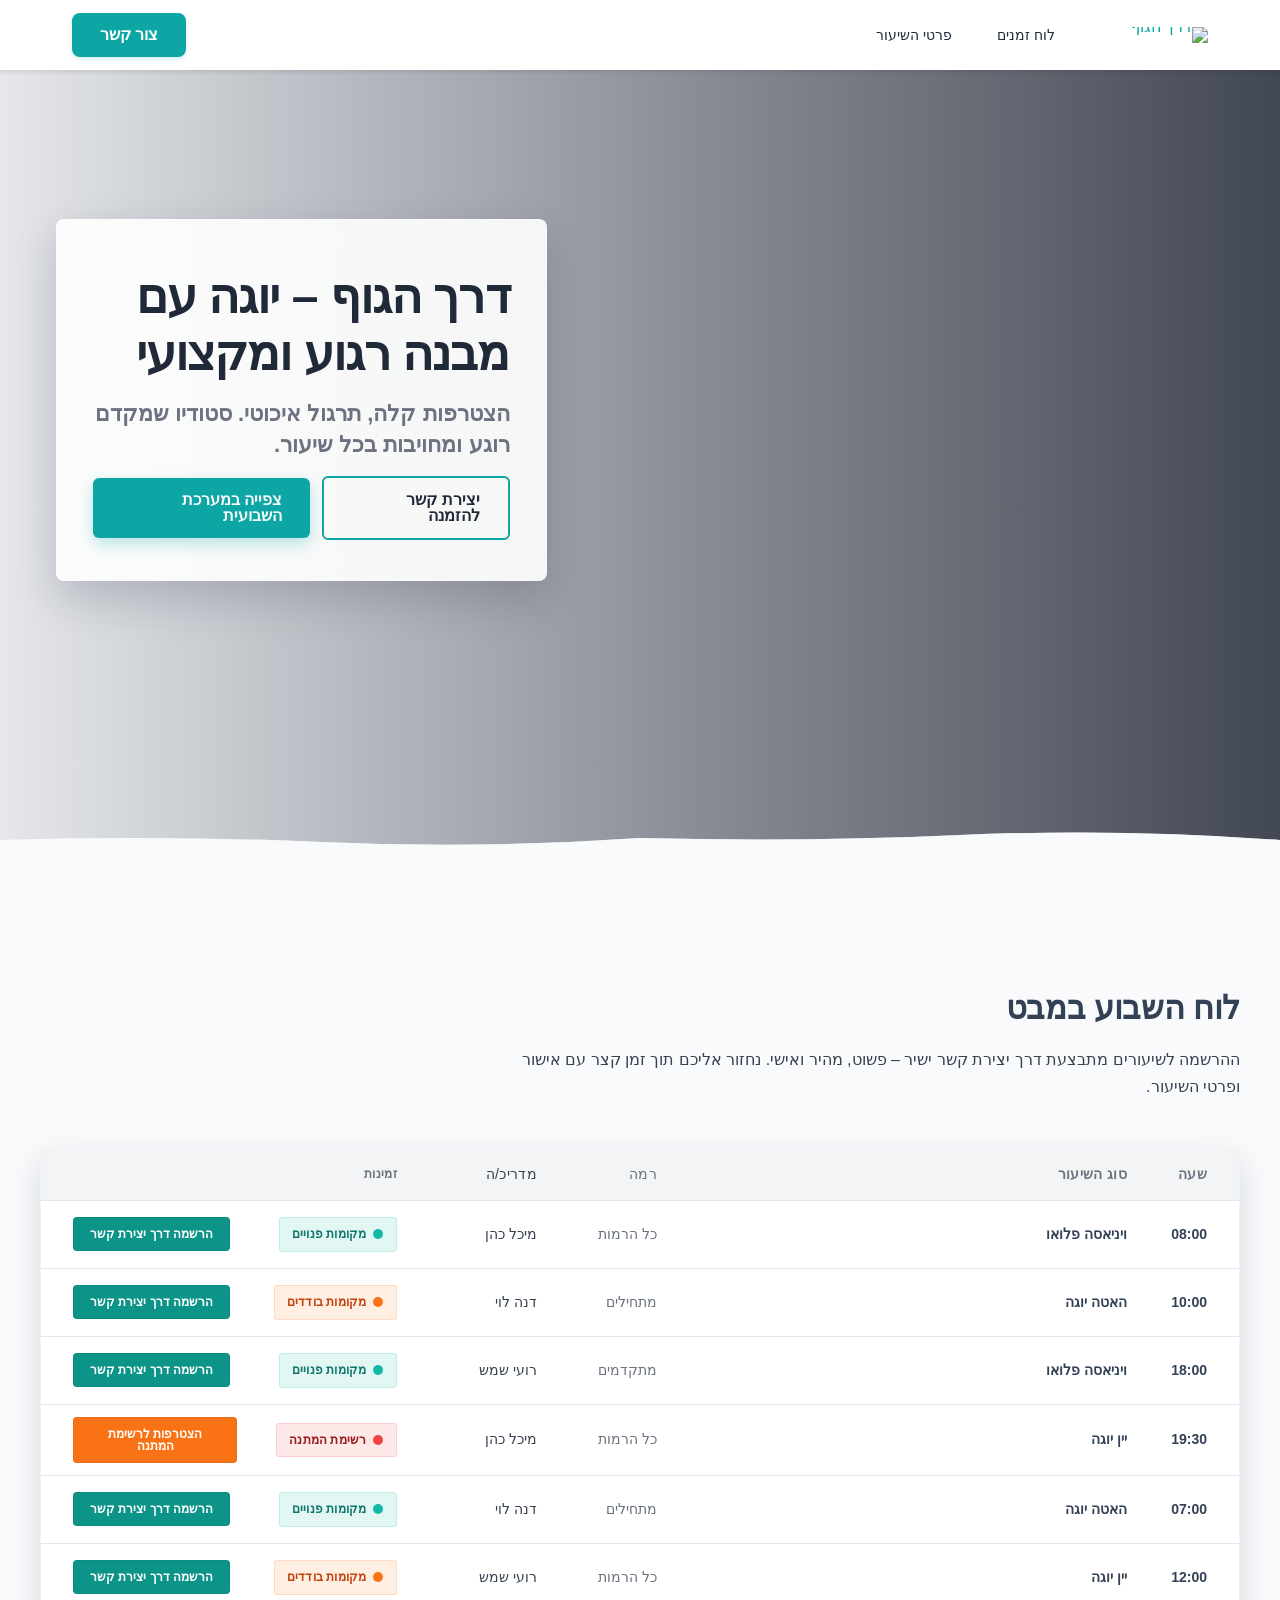
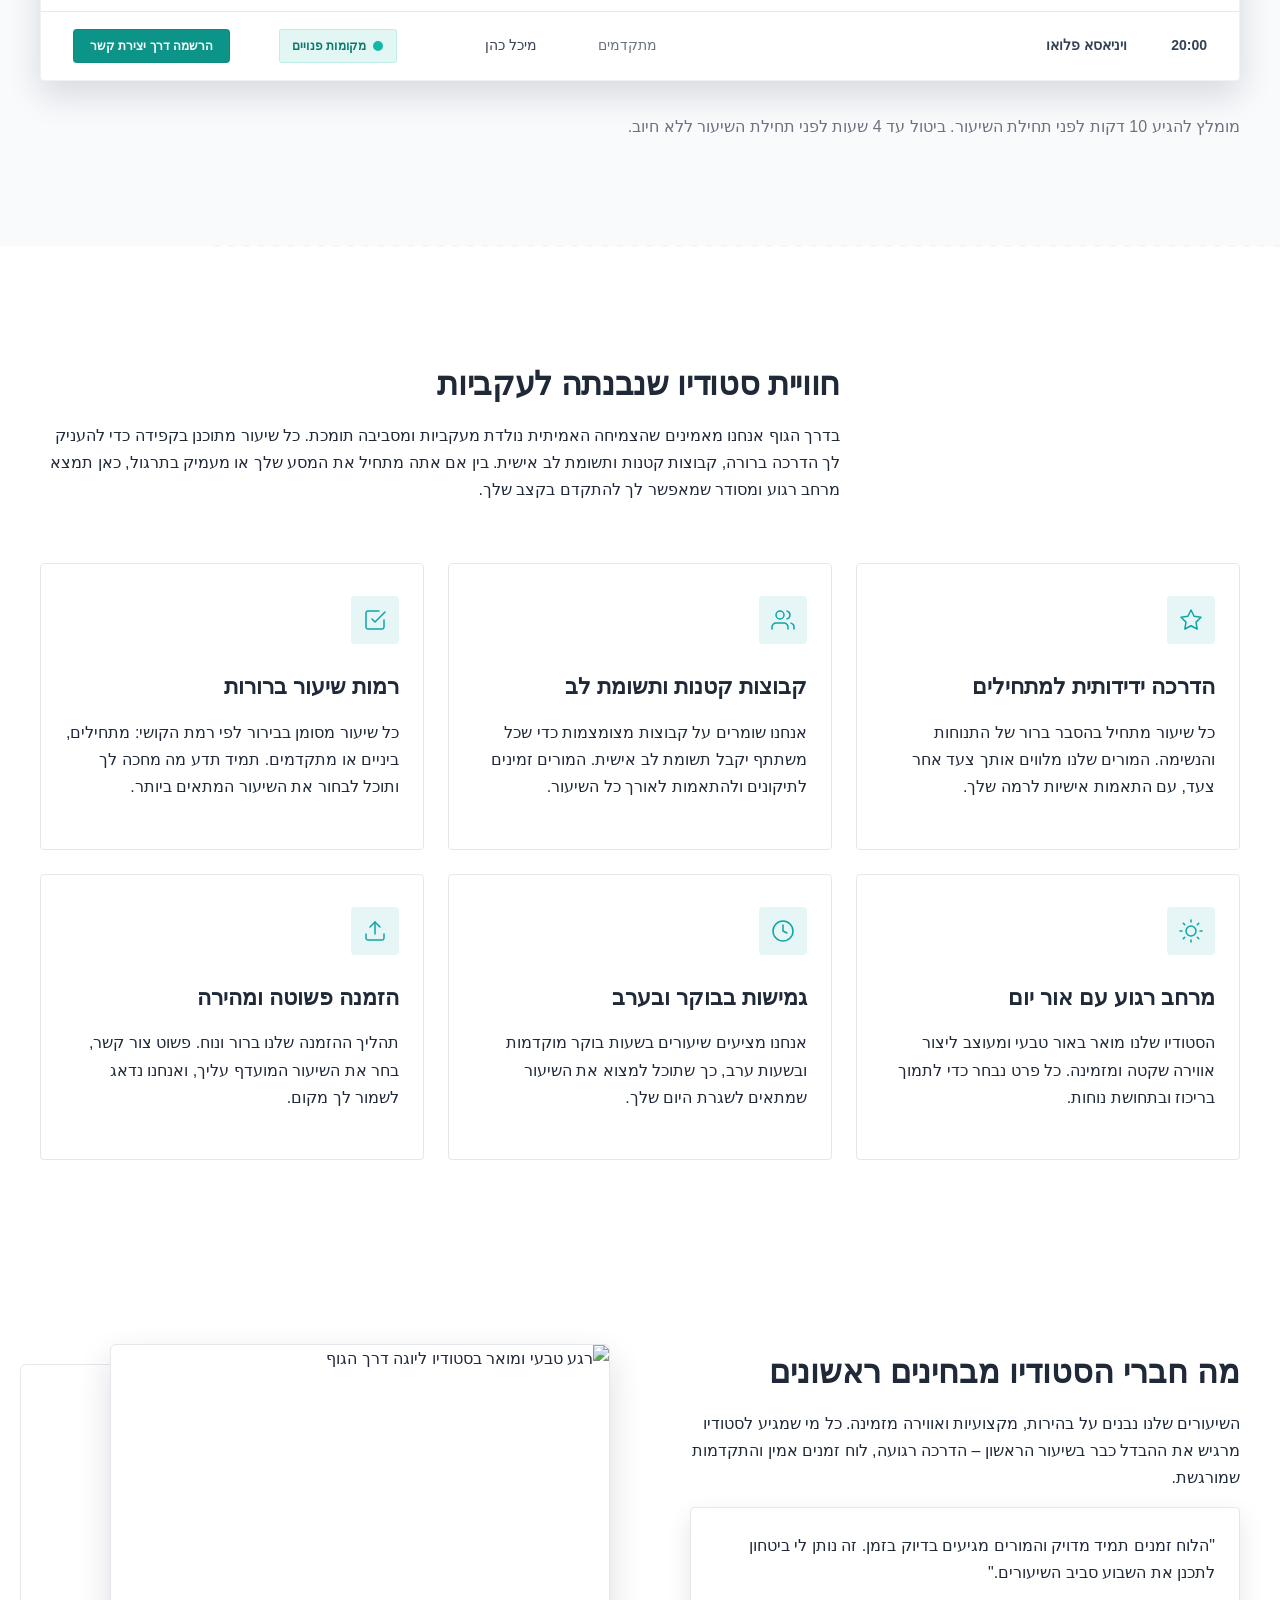
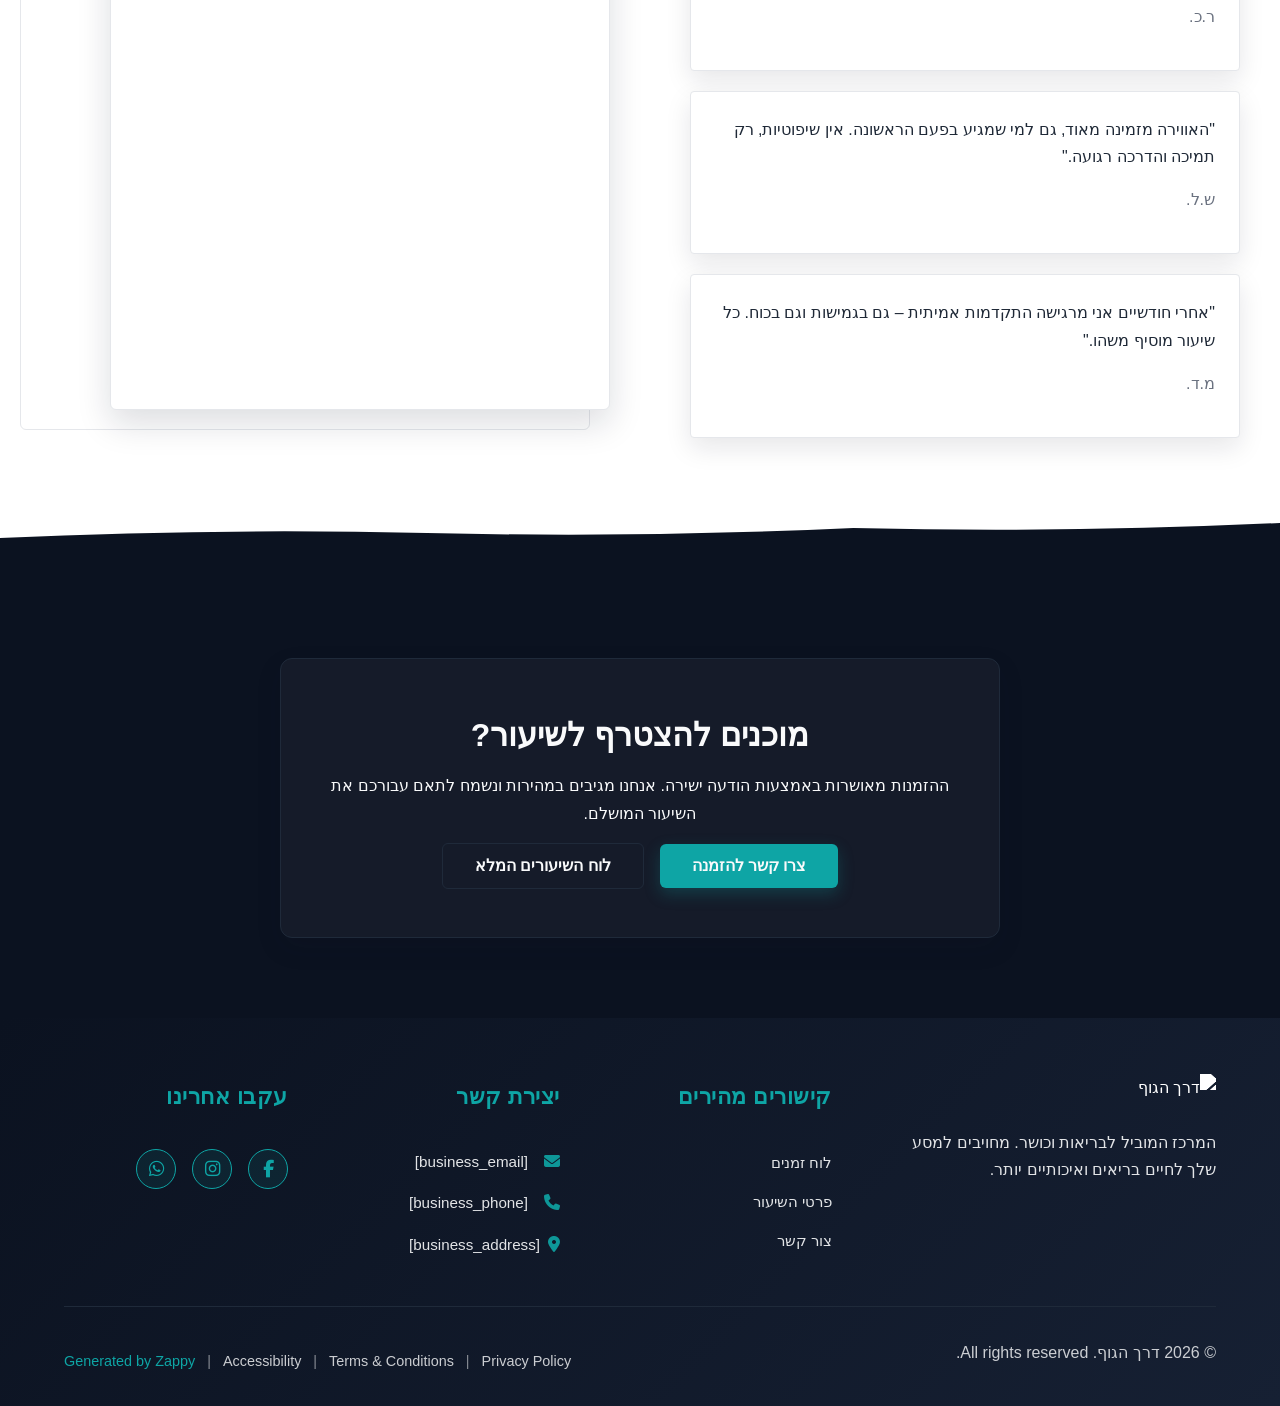
==== public/index.html @ 5a592a04 "Background sync: Progressive GitHub Sync" ====
<!doctype html><html dir="rtl" lang="he"><head><meta charset="UTF-8"><meta content="width=device-width,initial-scale=1" name="viewport"><meta content="index, follow" name="robots"><title>התחל את המסע שלך לגוף בריא ומאוזן — דרך הגוף</title><meta content="סטודיו ליוגה דרך הגוף מזמין אותך לגלות את כוח התרגול. שיעורי יוגה למתחילים ומתקדמים במרחב נעים ומקצועי. הירשם עכשיו לשיעור ניסיון ראשון!" name="description"><meta content="דרך הגוף, סטודיו ליוגה, שיעורי יוגה למתחילים, יוגה בישראל, הזמנת שיעורי יוגה" name="keywords"><link href="/assets/favicon.ico" rel="icon" type="image/x-icon"><link href="/assets/favicon-16x16.png" rel="icon" type="image/png" sizes="16x16"><link href="/assets/favicon-32x32.png" rel="icon" type="image/png" sizes="32x32"><link href="/assets/favicon-48x48.png" rel="icon" type="image/png" sizes="48x48"><link href="/assets/favicon-192x192.png" rel="icon" type="image/png" sizes="192x192"><link href="/assets/favicon-512x512.png" rel="icon" type="image/png" sizes="512x512"><link href="/assets/apple-touch-icon.png" rel="apple-touch-icon"><script>!function(){"use strict";var t="3dc478cf-0b56-4172-86f2-fead39b3aea1",e="https://api.zappy5.com/api/analytics/track",a=18e5,n=2592e6,o=!0,i=!0,r=!0;var s=function(){var e="zappy_visitor_"+t,a=null;try{if(a=localStorage.getItem(e)){var o=JSON.parse(a),i=Date.now();if(i-o.created<n)return o.lastSeen=i,localStorage.setItem(e,JSON.stringify(o)),o.id}}catch(t){console.warn("Zappy Analytics: LocalStorage not available")}var r="zv_"+Date.now()+"_"+Math.random().toString(36).substr(2,9);try{localStorage.setItem(e,JSON.stringify({id:r,created:Date.now(),lastSeen:Date.now()}))}catch(t){}return r}(),c=function(){var e="zappy_session_"+t,n=null;try{if(n=sessionStorage.getItem(e)){var o=JSON.parse(n),i=Date.now();if(i-o.timestamp<a)return o.timestamp=i,sessionStorage.setItem(e,JSON.stringify(o)),o.id}}catch(t){console.warn("Zappy Analytics: SessionStorage not available")}var r="zs_"+Date.now()+"_"+Math.random().toString(36).substr(2,9);try{sessionStorage.setItem(e,JSON.stringify({id:r,timestamp:Date.now()}))}catch(t){}return r}();function l(a,n){n=n||{};var o={website_id:t,event_type:a,page_path:window.location.pathname,referrer:document.referrer||"direct",visitor_id:s,session_id:c,metadata:n};if(navigator.sendBeacon){var i=new Blob([JSON.stringify(o)],{type:"application/json"});navigator.sendBeacon(e,i)}else fetch(e,{method:"POST",headers:{"Content-Type":"application/json"},body:JSON.stringify(o),keepalive:!0}).catch(function(t){console.warn("Zappy Analytics: Failed to track event",t)})}o&&l("pageview",{title:document.title,url:window.location.href}),i&&document.addEventListener("click",function(t){var e=t.target;if("BUTTON"===e.tagName||e.closest("button")){var a="BUTTON"===e.tagName?e:e.closest("button");l("click",{element:"button",text:a.textContent.trim().substring(0,100),id:a.id||null,class:a.className||null})}else if("A"===e.tagName||e.closest("a")){var n="A"===e.tagName?e:e.closest("a");l("navigation",{element:"link",text:n.textContent.trim().substring(0,100),href:n.href,external:n.hostname!==window.location.hostname})}},!0),r&&document.addEventListener("submit",function(t){var e=t.target;l("form_submit",{form_id:e.id||null,form_name:e.name||null,form_action:e.action||null,form_method:e.method||"GET"})},!0);var d=Date.now();window.addEventListener("beforeunload",function(){l("page_unload",{time_on_page:Math.floor((Date.now()-d)/1e3),page_path:window.location.pathname})}),window.zappyAnalytics={track:l,getVisitorId:function(){return s},getSessionId:function(){return c}}}()</script><meta content="התחל את המסע שלך לגוף בריא ומאוזן — דרך הגוף" property="og:title"><meta content="סטודיו ליוגה דרך הגוף מזמין אותך לגלות את כוח התרגול. שיעורי יוגה למתחילים ומתקדמים במרחב נעים ומקצועי. הירשם עכשיו לשיעור ניסיון ראשון!" property="og:description"><meta content="website" property="og:type"><meta content="he_IL" property="og:locale"><meta content="summary_large_image" name="twitter:card"><meta content="התחל את המסע שלך לגוף בריא ומאוזן — דרך הגוף" name="twitter:title"><meta content="סטודיו ליוגה דרך הגוף מזמין אותך לגלות את כוח התרגול. שיעורי יוגה למתחילים ומתקדמים במרחב נעים ומקצועי. הירשם עכשיו לשיעור ניסיון ראשון!" name="twitter:description"><link href="https://cdnjs.cloudflare.com/ajax/libs/font-awesome/6.4.0/css/all.min.css" rel="stylesheet"><link href="/assets/favicon.ico" rel="icon" type="image/x-icon"><link href="/assets/favicon-16x16.png" rel="icon" type="image/png" sizes="16x16"><link href="/assets/favicon-32x32.png" rel="icon" type="image/png" sizes="32x32"><link href="/assets/favicon-48x48.png" rel="icon" type="image/png" sizes="48x48"><link href="/assets/favicon-192x192.png" rel="icon" type="image/png" sizes="192x192"><link href="/assets/favicon-512x512.png" rel="icon" type="image/png" sizes="512x512"><link href="/assets/apple-touch-icon.png" rel="apple-touch-icon"><link href="https://cdn.jsdelivr.net/npm/vanilla-cookieconsent@3/dist/cookieconsent.css" rel="stylesheet"><script src="https://cdn.jsdelivr.net/npm/vanilla-cookieconsent@3/dist/cookieconsent.umd.js"></script><script src="https://cdn.jsdelivr.net/gh/mickidum/acc_toolbar/acctoolbar/acctoolbar.min.js"></script><link href="/styles.css" rel="stylesheet"><style id="zappy-dropdown-submenu-styles">#navMenu li:has(.sub-menu),.nav-menu li:has(.sub-menu),.navbar li:has(.sub-menu),nav li:has(.sub-menu){position:relative}#navMenu .sub-menu,.nav-menu .sub-menu,.navbar .sub-menu,nav .sub-menu{display:block!important;position:absolute!important;top:100%;left:0;min-width:220px;background:#fff;border-radius:8px;box-shadow:0 8px 25px rgba(0,0,0,.15);padding:8px 0;opacity:0;visibility:hidden;transform:translateY(10px);transition:all .3s ease;z-index:1000;list-style:none;pointer-events:none}#navMenu li:hover>.sub-menu,.nav-menu li:hover>.sub-menu,.navbar li:hover>.sub-menu,nav li:hover>.sub-menu{opacity:1!important;visibility:visible!important;transform:translateY(0)!important;pointer-events:auto!important}.sub-menu li{list-style:none;margin:0;padding:0}.sub-menu a{display:block!important;padding:10px 16px!important;color:#333!important;font-weight:500;text-decoration:none;white-space:nowrap;transition:background-color .2s}.sub-menu a:hover{background-color:#f5f5f5}[dir=rtl] .nav-menu .sub-menu,[dir=rtl] .navbar .sub-menu,[dir=rtl] nav .sub-menu,html[lang=ar] .nav-menu .sub-menu,html[lang=ar] .navbar .sub-menu,html[lang=ar] nav .sub-menu,html[lang=he] .nav-menu .sub-menu,html[lang=he] .navbar .sub-menu,html[lang=he] nav .sub-menu{left:auto!important;right:0!important}.sub-menu:empty,.sub-menu:not(:has(li)),.sub-menu:not(:has(li:not(.zappy-hidden-menu-item))){display:none!important;opacity:0!important;visibility:hidden!important;pointer-events:none!important}li:has(.menu-group-title):hover>.sub-menu{opacity:1!important;visibility:visible!important;transform:translateY(0)!important;pointer-events:auto!important}#navMenu>li>.menu-group-title,.nav-menu>li>.menu-group-title{display:inline-block;padding:.5rem 1rem;cursor:default;user-select:none}@media (max-width:768px){#navMenu .sub-menu,.nav-menu .sub-menu,.navbar .sub-menu,nav .sub-menu{position:static!important;transform:none!important;box-shadow:none!important;background:0 0!important;max-height:0;overflow:hidden;opacity:0;visibility:hidden;transition:max-height .3s ease,opacity .3s ease;padding:0!important;border-radius:0!important}.sub-menu.mobile-expanded{max-height:500px!important;opacity:1!important;visibility:visible!important;padding:8px 0 8px 16px!important}[dir=rtl] .sub-menu.mobile-expanded,html[lang=he] .sub-menu.mobile-expanded{padding:8px 16px 8px 0!important}#navMenu li:hover>.sub-menu,.nav-menu li:hover>.sub-menu,.navbar li:hover>.sub-menu,nav li:hover>.sub-menu{opacity:0;visibility:hidden;pointer-events:none}#navMenu li>.sub-menu.mobile-expanded,.nav-menu li>.sub-menu.mobile-expanded,.navbar li>.sub-menu.mobile-expanded,nav li>.sub-menu.mobile-expanded{opacity:1!important;visibility:visible!important;pointer-events:auto!important}#navMenu li:has(.sub-menu),.nav-menu li:has(.sub-menu),.navbar li:has(.sub-menu),nav li:has(.sub-menu){display:flex!important;flex-wrap:wrap!important;align-items:center!important;position:relative!important;min-height:44px!important}#navMenu li:has(.sub-menu)>a,.nav-menu li:has(.sub-menu)>a,.navbar li:has(.sub-menu)>a,nav li:has(.sub-menu)>a{flex:1!important;min-width:0!important}#navMenu li:has(.sub-menu)>.menu-group-title,.nav-menu li:has(.sub-menu)>.menu-group-title,.navbar li:has(.sub-menu)>.menu-group-title,nav li:has(.sub-menu)>.menu-group-title{flex:1!important;min-width:0!important;padding:0!important;line-height:inherit!important}#navMenu li:has(.sub-menu)>.sub-menu,.nav-menu li:has(.sub-menu)>.sub-menu,.navbar li:has(.sub-menu)>.sub-menu,nav li:has(.sub-menu)>.sub-menu{flex-basis:100%!important;width:100%!important}#navMenu li:has(.sub-menu)>a [class*=arrow],#navMenu li:has(.sub-menu)>a [class*=chevron],.nav-menu li:has(.sub-menu)>a .fa-angle-down,.nav-menu li:has(.sub-menu)>a .fa-chevron-down,.nav-menu li:has(.sub-menu)>a [class*=arrow],.nav-menu li:has(.sub-menu)>a [class*=chevron],nav li:has(.sub-menu)>a [class*=arrow],nav li:has(.sub-menu)>a [class*=chevron]{display:none!important;visibility:hidden!important}.mobile-submenu-toggle{display:flex!important;align-items:center!important;justify-content:center!important;width:44px!important;height:auto!important;background:0 0!important;border:none!important;cursor:pointer!important;color:var(--text-dark)!important;position:static!important;flex-shrink:0!important;align-self:stretch!important;z-index:2!important;padding:0!important;margin:0!important}.mobile-submenu-toggle::after{content:''!important;width:0!important;height:0!important;border-left:6px solid transparent!important;border-right:6px solid transparent!important;border-top:7px solid currentColor!important;transition:transform .3s ease!important}.mobile-submenu-toggle.expanded::after{transform:rotate(180deg)!important}.sub-menu a{padding:10px 0!important;display:block!important;color:var(--text-dark)!important}.navbar .sub-menu li a,.zappy-products-dropdown .sub-menu a,nav.navbar .sub-menu li a{color:var(--text-dark)!important}}@media (min-width:769px){.mobile-submenu-toggle{display:none!important}}</style><style id="zappy-widget-visibility">#mic-access-tool-box,#mic-access-tool-general-button,#mic-init-access-tool #mic-access-tool-box,#mic-init-access-tool #mic-access-tool-general-button,#mic-init-access-tool .mic-access-tool-general-button,._access-icon,._access-menu,.mic-access-tool-box,.mic-access-tool-general-button,div[id*=mic-access-tool-box]{display:none!important;visibility:hidden!important;opacity:0!important;pointer-events:none!important}</style></head><body><nav class="navbar" dir="rtl"><button aria-label="Menu" class="mobile-toggle" id="mobileToggle"><svg viewbox="0 0 24 24" fill="none" height="24" width="24" class="hamburger-icon"><path d="M3 12h18M3 6h18M3 18h18" stroke="currentColor" stroke-linecap="round" stroke-width="2"></path></svg><svg viewbox="0 0 24 24" fill="none" height="24" width="24" class="close-icon" style="display:none"><path d="M18 6L6 18M6 6l12 12" stroke="currentColor" stroke-linecap="round" stroke-width="2"></path></svg></button><button aria-label="Call" class="phone-header-btn"><svg viewbox="0 0 24 24" fill="currentColor" height="20" width="20"><path d="M22 16.92v3a2 2 0 0 1-2.18 2 19.79 19.79 0 0 1-8.63-3.07 19.5 19.5 0 0 1-6-6 19.79 19.79 0 0 1-3.07-8.67A2 2 0 0 1 4.11 2h3a2 2 0 0 1 2 1.72 12.84 12.84 0 0 0 .7 2.81 2 2 0 0 1-.45 2.11L8.09 9.91a16 16 0 0 0 6 6l1.27-1.27a2 2 0 0 1 2.11-.45 12.84 12.84 0 0 0 2.81.7A2 2 0 0 1 22 16.92z"></path></svg></button><div class="nav-container"><div class="nav-brand"><a href="/" class="logo-link"><img alt="דרך הגוף" src="/assets/logo.webp" class="logo"></a></div><ul class="nav-menu" id="navMenu"><li><a href="/schedule">לוח זמנים</a></li><li><a href="/class">פרטי השיעור</a></li></ul><div class="nav-cta-container"><a href="/contact" class="nav-cta-btn">צור קשר</a></div></div></nav><main><section class="index-hero-section" data-layout-spec="בית-hero" data-hero-type="fullscreen-card"><img alt="סטודיו יוגה דרך הגוף - חלל תרגול שליו ומקצועי" src="/assets/site-index-hero-bg.webp" class="hero-bg" data-context="Serene yoga studio interior with natural light streaming through large windows, peaceful meditation space with wooden floors, plants, and soft neutral tones. Wide-angle view showing the calm, professional atmosphere of a wellness center. Shot from a low angle to emphasize spaciousness and tranquility." data-hero-bg="true" data-placeholder="index-hero-bg" data-preserve-bg="0" height="1080" width="1920"><div class="hero-scrim" aria-hidden="true"></div><div class="hero-content-wrapper"><div class="hero-card"><h1>דרך הגוף – יוגה עם מבנה רגוע ומקצועי</h1><h3>הצטרפות קלה, תרגול איכוטי. סטודיו שמקדם רוגע ומחויבות בכל שיעור.</h3><div class="hero-cta-group"><a href="/schedule" class="btn-primary">צפייה במערכת השבועית</a><a href="/contact" class="btn-secondary-outline">יצירת קשר להזמנה</a></div></div></div><div class="index-hero-divider-wrapper"><svg viewbox="0 0 1200 100" xmlns="http://www.w3.org/2000/svg" aria-hidden="true" data-no-icon-edit="true" preserveaspectratio="none"><defs><linearGradient id="wave-gradient" x1="0%" x2="0%" y1="0%" y2="100%"><stop offset="0%" style="stop-color:rgba(14,165,165,0.12);stop-opacity:1"></stop><stop offset="100%" style="stop-color:rgba(14,165,165,0);stop-opacity:1"></stop></linearGradient></defs><path d="M0,100 L0,40 Q150,35 300,42 T600,38 Q750,42 900,35 T1200,40 L1200,100 Z" fill="#F8FAFC"></path><path d="M0,100 L0,40 Q150,35 300,42 T600,38 Q750,42 900,35 T1200,40 L1200,100 Z" fill="#F8FAFC" opacity="0.6"></path></svg></div></section><section class="index-schedule-preview-section" data-layout-spec="בית-schedule-preview"><div class="schedule-preview-container"><div class="schedule-intro"><h2>לוח השבוע במבט</h2><p>ההרשמה לשיעורים מתבצעת דרך יצירת קשר ישיר – פשוט, מהיר ואישי. נחזור אליכם תוך זמן קצר עם אישור ופרטי השיעור.</p></div><div class="schedule-card"><div class="schedule-table"><div class="schedule-row schedule-header"><div class="schedule-cell cell-time">שעה</div><div class="schedule-cell cell-class">סוג השיעור</div><div class="schedule-cell cell-level">רמה</div><div class="schedule-cell cell-instructor">מדריכ/ה</div><div class="schedule-cell cell-availability">זמינות</div><div class="schedule-cell cell-action"></div></div><div class="schedule-row"><div class="schedule-cell cell-time">08:00</div><div class="schedule-cell cell-class">ויניאסה פלואו</div><div class="schedule-cell cell-level">כל הרמות</div><div class="schedule-cell cell-instructor">מיכל כהן</div><div class="schedule-cell cell-availability"><span class="availability-chip available"><svg viewbox="0 0 12 12" xmlns="http://www.w3.org/2000/svg" fill="none" aria-hidden="true" data-no-icon-edit="true" height="12" width="12"><circle cx="6" cy="6" r="5" fill="currentColor"></circle></svg>מקומות פנויים</span></div><div class="schedule-cell cell-action"><a href="/contact" class="btn-tableActionTeal">הרשמה דרך יצירת קשר</a></div></div><div class="schedule-row"><div class="schedule-cell cell-time">10:00</div><div class="schedule-cell cell-class">האטה יוגה</div><div class="schedule-cell cell-level">מתחילים</div><div class="schedule-cell cell-instructor">דנה לוי</div><div class="schedule-cell cell-availability"><span class="availability-chip few-spots"><svg viewbox="0 0 12 12" xmlns="http://www.w3.org/2000/svg" fill="none" aria-hidden="true" data-no-icon-edit="true" height="12" width="12"><circle cx="6" cy="6" r="5" fill="currentColor"></circle></svg>מקומות בודדים</span></div><div class="schedule-cell cell-action"><a href="/contact" class="btn-tableActionTeal">הרשמה דרך יצירת קשר</a></div></div><div class="schedule-row"><div class="schedule-cell cell-time">18:00</div><div class="schedule-cell cell-class">ויניאסה פלואו</div><div class="schedule-cell cell-level">מתקדמים</div><div class="schedule-cell cell-instructor">רועי שמש</div><div class="schedule-cell cell-availability"><span class="availability-chip available"><svg viewbox="0 0 12 12" xmlns="http://www.w3.org/2000/svg" fill="none" aria-hidden="true" data-no-icon-edit="true" height="12" width="12"><circle cx="6" cy="6" r="5" fill="currentColor"></circle></svg>מקומות פנויים</span></div><div class="schedule-cell cell-action"><a href="/contact" class="btn-tableActionTeal">הרשמה דרך יצירת קשר</a></div></div><div class="schedule-row"><div class="schedule-cell cell-time">19:30</div><div class="schedule-cell cell-class">יין יוגה</div><div class="schedule-cell cell-level">כל הרמות</div><div class="schedule-cell cell-instructor">מיכל כהן</div><div class="schedule-cell cell-availability"><span class="availability-chip waitlist"><svg viewbox="0 0 12 12" xmlns="http://www.w3.org/2000/svg" fill="none" aria-hidden="true" data-no-icon-edit="true" height="12" width="12"><circle cx="6" cy="6" r="5" fill="currentColor"></circle></svg>רשימת המתנה</span></div><div class="schedule-cell cell-action"><a href="/contact" class="btn-tableActionOrange">הצטרפות לרשימת המתנה</a></div></div><div class="schedule-row"><div class="schedule-cell cell-time">07:00</div><div class="schedule-cell cell-class">האטה יוגה</div><div class="schedule-cell cell-level">מתחילים</div><div class="schedule-cell cell-instructor">דנה לוי</div><div class="schedule-cell cell-availability"><span class="availability-chip available"><svg viewbox="0 0 12 12" xmlns="http://www.w3.org/2000/svg" fill="none" aria-hidden="true" data-no-icon-edit="true" height="12" width="12"><circle cx="6" cy="6" r="5" fill="currentColor"></circle></svg>מקומות פנויים</span></div><div class="schedule-cell cell-action"><a href="/contact" class="btn-tableActionTeal">הרשמה דרך יצירת קשר</a></div></div><div class="schedule-row"><div class="schedule-cell cell-time">12:00</div><div class="schedule-cell cell-class">יין יוגה</div><div class="schedule-cell cell-level">כל הרמות</div><div class="schedule-cell cell-instructor">רועי שמש</div><div class="schedule-cell cell-availability"><span class="availability-chip few-spots"><svg viewbox="0 0 12 12" xmlns="http://www.w3.org/2000/svg" fill="none" aria-hidden="true" data-no-icon-edit="true" height="12" width="12"><circle cx="6" cy="6" r="5" fill="currentColor"></circle></svg>מקומות בודדים</span></div><div class="schedule-cell cell-action"><a href="/contact" class="btn-tableActionTeal">הרשמה דרך יצירת קשר</a></div></div><div class="schedule-row"><div class="schedule-cell cell-time">20:00</div><div class="schedule-cell cell-class">ויניאסא פלואו</div><div class="schedule-cell cell-level">מתקדמים</div><div class="schedule-cell cell-instructor">מיכל כהן</div><div class="schedule-cell cell-availability"><span class="availability-chip available"><svg viewbox="0 0 12 12" xmlns="http://www.w3.org/2000/svg" fill="none" aria-hidden="true" data-no-icon-edit="true" height="12" width="12"><circle cx="6" cy="6" r="5" fill="currentColor"></circle></svg>מקומות פנויים</span></div><div class="schedule-cell cell-action"><a href="/contact" class="btn-tableActionTeal">הרשמה דרך יצירת קשר</a></div></div></div></div><p class="schedule-note">מומלץ להגיע 10 דקות לפני תחילת השיעור. ביטול עד 4 שעות לפני תחילת השיעור ללא חיוב.</p></div><div class="schedule-divider-wrapper"><svg viewbox="0 0 1200 60" xmlns="http://www.w3.org/2000/svg" aria-hidden="true" data-no-icon-edit="true" preserveaspectratio="none"><path d="M0,60 L0,30 L200,30 L220,30 L240,30 L260,30 L280,30 L300,30 L320,30 L340,30 L360,30 L380,30 L400,30 L420,30 L440,30 L460,30 L480,30 L500,30 L520,30 L540,30 L560,30 L580,30 L600,30 L620,30 L640,30 L660,30 L680,30 L700,30 L720,30 L740,30 L760,30 L780,30 L800,30 L820,30 L840,30 L860,30 L880,30 L900,30 L920,30 L940,30 L960,30 L980,30 L1000,30 L1020,30 L1040,30 L1060,30 L1080,30 L1100,30 L1120,30 L1140,30 L1160,30 L1180,30 L1200,30 L1200,60 Z" stroke="none" fill="#FFFFFF"></path><line opacity="0.6" stroke="var(--border-light)" stroke-dasharray="6 8" stroke-width="1" x1="200" x2="1200" y1="30" y2="30"></line></svg></div></section><section class="index-benefits-section" data-layout-spec="בית-benefits"><div class="index-benefits-container"><div class="index-benefits-intro"><h2>חוויית סטודיו שנבנתה לעקביות</h2><p>בדרך הגוף אנחנו מאמינים שהצמיחה האמיתית נולדת מעקביות ומסביבה תומכת. כל שיעור מתוכנן בקפידה כדי להעניק לך הדרכה ברורה, קבוצות קטנות ותשומת לב אישית. בין אם אתה מתחיל את המסע שלך או מעמיק בתרגול, כאן תמצא מרחב רגוע ומסודר שמאפשר לך להתקדם בקצב שלך.</p></div><div class="index-benefits-grid"><article class="index-benefits-card"><div class="index-benefits-icon-wrapper"><svg viewbox="0 0 24 24" xmlns="http://www.w3.org/2000/svg" fill="none" data-element-type="icon" data-icon-type="svg"><path d="M12 2L15.09 8.26L22 9.27L17 14.14L18.18 21.02L12 17.77L5.82 21.02L7 14.14L2 9.27L8.91 8.26L12 2Z" stroke="currentColor" stroke-linecap="round" stroke-width="1.5" stroke-linejoin="round"></path></svg></div><h3>הדרכה ידידותית למתחילים</h3><p>כל שיעור מתחיל בהסבר ברור של התנוחות והנשימה. המורים שלנו מלווים אותך צעד אחר צעד, עם התאמות אישיות לרמה שלך.</p></article><article class="index-benefits-card"><div class="index-benefits-icon-wrapper"><svg viewbox="0 0 24 24" xmlns="http://www.w3.org/2000/svg" fill="none" data-element-type="icon" data-icon-type="svg"><path d="M17 21V19C17 17.9391 16.5786 16.9217 15.8284 16.1716C15.0783 15.4214 14.0609 15 13 15H5C3.93913 15 2.92172 15.4214 2.17157 16.1716C1.42143 16.9217 1 17.9391 1 19V21" stroke="currentColor" stroke-linecap="round" stroke-width="1.5" stroke-linejoin="round"></path><path d="M9 11C11.2091 11 13 9.20914 13 7C13 4.79086 11.2091 3 9 3C6.79086 3 5 4.79086 5 7C5 9.20914 6.79086 11 9 11Z" stroke="currentColor" stroke-linecap="round" stroke-width="1.5" stroke-linejoin="round"></path><path d="M23 21V19C22.9993 18.1137 22.7044 17.2528 22.1614 16.5523C21.6184 15.8519 20.8581 15.3516 20 15.13" stroke="currentColor" stroke-linecap="round" stroke-width="1.5" stroke-linejoin="round"></path><path d="M16 3.13C16.8604 3.35031 17.623 3.85071 18.1676 4.55232C18.7122 5.25392 19.0078 6.11683 19.0078 7.005C19.0078 7.89318 18.7122 8.75608 18.1676 9.45769C17.623 10.1593 16.8604 10.6597 16 10.88" stroke="currentColor" stroke-linecap="round" stroke-width="1.5" stroke-linejoin="round"></path></svg></div><h3>קבוצות קטנות ותשומת לב</h3><p>אנחנו שומרים על קבוצות מצומצמות כדי שכל משתתף יקבל תשומת לב אישית. המורים זמינים לתיקונים ולהתאמות לאורך כל השיעור.</p></article><article class="index-benefits-card"><div class="index-benefits-icon-wrapper"><svg viewbox="0 0 24 24" xmlns="http://www.w3.org/2000/svg" fill="none" data-element-type="icon" data-icon-type="svg"><path d="M9 11L12 14L22 4" stroke="currentColor" stroke-linecap="round" stroke-width="1.5" stroke-linejoin="round"></path><path d="M21 12V19C21 19.5304 20.7893 20.0391 20.4142 20.4142C20.0391 20.7893 19.5304 21 19 21H5C4.46957 21 3.96086 20.7893 3.58579 20.4142C3.21071 20.0391 3 19.5304 3 19V5C3 4.46957 3.21071 3.96086 3.58579 3.58579C3.96086 3.21071 4.46957 3 5 3H16" stroke="currentColor" stroke-linecap="round" stroke-width="1.5" stroke-linejoin="round"></path></svg></div><h3>רמות שיעור ברורות</h3><p>כל שיעור מסומן בבירור לפי רמת הקושי: מתחילים, ביניים או מתקדמים. תמיד תדע מה מחכה לך ותוכל לבחור את השיעור המתאים ביותר.</p></article><article class="index-benefits-card"><div class="index-benefits-icon-wrapper"><svg viewbox="0 0 24 24" xmlns="http://www.w3.org/2000/svg" fill="none" data-element-type="icon" data-icon-type="svg"><circle cx="12" cy="12" r="5" stroke="currentColor" stroke-linecap="round" stroke-linejoin="round" stroke-width="1.5"></circle><path d="M12 1V3" stroke="currentColor" stroke-linecap="round" stroke-width="1.5" stroke-linejoin="round"></path><path d="M12 21V23" stroke="currentColor" stroke-linecap="round" stroke-width="1.5" stroke-linejoin="round"></path><path d="M4.22 4.22L5.64 5.64" stroke="currentColor" stroke-linecap="round" stroke-width="1.5" stroke-linejoin="round"></path><path d="M18.36 18.36L19.78 19.78" stroke="currentColor" stroke-linecap="round" stroke-width="1.5" stroke-linejoin="round"></path><path d="M1 12H3" stroke="currentColor" stroke-linecap="round" stroke-width="1.5" stroke-linejoin="round"></path><path d="M21 12H23" stroke="currentColor" stroke-linecap="round" stroke-width="1.5" stroke-linejoin="round"></path><path d="M4.22 19.78L5.64 18.36" stroke="currentColor" stroke-linecap="round" stroke-width="1.5" stroke-linejoin="round"></path><path d="M18.36 5.64L19.78 4.22" stroke="currentColor" stroke-linecap="round" stroke-width="1.5" stroke-linejoin="round"></path></svg></div><h3>מרחב רגוע עם אור יום</h3><p>הסטודיו שלנו מואר באור טבעי ומעוצב ליצור אווירה שקטה ומזמינה. כל פרט נבחר כדי לתמוך בריכוז ובתחושת נוחות.</p></article><article class="index-benefits-card"><div class="index-benefits-icon-wrapper"><svg viewbox="0 0 24 24" xmlns="http://www.w3.org/2000/svg" fill="none" data-element-type="icon" data-icon-type="svg"><circle cx="12" cy="12" r="10" stroke="currentColor" stroke-linecap="round" stroke-linejoin="round" stroke-width="1.5"></circle><path d="M12 6V12L16 14" stroke="currentColor" stroke-linecap="round" stroke-width="1.5" stroke-linejoin="round"></path></svg></div><h3>גמישות בבוקר ובערב</h3><p>אנחנו מציעים שיעורים בשעות בוקר מוקדמות ובשעות ערב, כך שתוכל למצוא את השיעור שמתאים לשגרת היום שלך.</p></article><article class="index-benefits-card"><div class="index-benefits-icon-wrapper"><svg viewbox="0 0 24 24" xmlns="http://www.w3.org/2000/svg" fill="none" data-element-type="icon" data-icon-type="svg"><path d="M21 15V19C21 19.5304 20.7893 20.0391 20.4142 20.4142C20.0391 20.7893 19.5304 21 19 21H5C4.46957 21 3.96086 20.7893 3.58579 20.4142C3.21071 20.0391 3 19.5304 3 19V15" stroke="currentColor" stroke-linecap="round" stroke-width="1.5" stroke-linejoin="round"></path><path d="M17 8L12 3L7 8" stroke="currentColor" stroke-linecap="round" stroke-width="1.5" stroke-linejoin="round"></path><path d="M12 3V15" stroke="currentColor" stroke-linecap="round" stroke-width="1.5" stroke-linejoin="round"></path></svg></div><h3>הזמנה פשוטה ומהירה</h3><p>תהליך ההזמנה שלנו ברור ונוח. פשוט צור קשר, בחר את השיעור המועדף עליך, ואנחנו נדאג לשמור לך מקום.</p></article></div></div><div class="index-benefits-divider-wrapper"><svg viewbox="0 0 1200 24" xmlns="http://www.w3.org/2000/svg" aria-hidden="true" data-no-icon-edit="true" preserveaspectratio="none"><path d="M0,24 L0,12 Q60,8 120,13 T240,10 Q300,14 360,9 T480,12 Q540,10 600,14 T720,9 Q780,13 840,10 T960,14 Q1020,9 1080,13 T1200,12 L1200,24 Z" fill="#FFFFFF"></path></svg></div></section><section class="index-testimonials-section" data-layout-spec="בית-testimonials"><div class="index-testimonials-container"><div class="index-testimonials-content"><h2>מה חברי הסטודיו מבחינים ראשונים</h2><p>השיעורים שלנו נבנים על בהירות, מקצועיות ואווירה מזמינה. כל מי שמגיע לסטודיו מרגיש את ההבדל כבר בשיעור הראשון – הדרכה רגועה, לוח זמנים אמין והתקדמות שמורגשת.</p><div class="index-testimonials-grid"><div class="index-testimonials-card"><p class="index-testimonials-quote">"הלוח זמנים תמיד מדויק והמורים מגיעים בדיוק בזמן. זה נותן לי ביטחון לתכנן את השבוע סביב השיעורים."</p><p class="index-testimonials-attribution">ר.כ.</p></div><div class="index-testimonials-card"><p class="index-testimonials-quote">"האווירה מזמינה מאוד, גם למי שמגיע בפעם הראשונה. אין שיפוטיות, רק תמיכה והדרכה רגועה."</p><p class="index-testimonials-attribution">ש.ל.</p></div><div class="index-testimonials-card"><p class="index-testimonials-quote">"אחרי חודשיים אני מרגישה התקדמות אמיתית – גם בגמישות וגם בכוח. כל שיעור מוסיף משהו."</p><p class="index-testimonials-attribution">מ.ד.</p></div></div></div><div class="index-testimonials-image-wrapper"><div class="index-testimonials-backplate"></div><div class="index-testimonials-image-card"><img alt="רגע טבעי ומואר בסטודיו ליוגה דרך הגוף" src="/assets/site-index-testimonials-image-1.webp" data-context="Bright, natural yoga studio moment during daytime with soft sunlight streaming through large windows. A peaceful yoga class in progress with students on mats in various poses, instructor guiding gently. Minimal props visible (blocks, straps neatly arranged). Clean wooden floor, white walls, plants in background. Warm, welcoming atmosphere. Natural light photography, authentic studio environment for דרך הגוף yoga studio." data-placeholder="index-testimonials-image-1" height="800" width="600"></div></div></div><div class="index-testimonials-divider-wrapper"><svg viewbox="0 0 1200 120" xmlns="http://www.w3.org/2000/svg" aria-hidden="true" data-no-icon-edit="true" preserveaspectratio="none"><path d="M0,120 L0,80 Q200,70 400,75 T800,70 Q1000,75 1200,65 L1200,120 Z" fill="var(--bg-dark)"></path></svg></div></section><section class="index-cta-section" data-layout-spec="בית-cta"><div class="index-cta-container"><div class="index-cta-card"><h2>מוכנים להצטרף לשיעור?</h2><p>ההזמנות מאושרות באמצעות הודעה ישירה. אנחנו מגיבים במהירות ונשמח לתאם עבורכם את השיעור המושלם.</p><div class="index-cta-buttons"><a href="/contact" class="btn-primary">צרו קשר להזמנה</a><a href="/schedule" class="btn-secondary-outline">לוח השיעורים המלא</a></div></div></div></section></main><footer class="site-footer" dir="rtl"><div class="footer-container"><div class="footer-top"><div class="footer-column footer-about"><img alt="דרך הגוף" src="/assets/logo.webp" class="logo"><p class="footer-description">המרכז המוביל לבריאות וכושר. מחויבים למסע שלך לחיים בריאים ואיכותיים יותר.</p></div><div class="footer-column footer-links"><h3 class="footer-heading">קישורים מהירים</h3><ul class="footer-nav"><li><a href="/schedule">לוח זמנים</a></li><li><a href="/class">פרטי השיעור</a></li><li><a href="/contact">צור קשר</a></li></ul></div><div class="footer-column footer-contact"><h3 class="footer-heading">יצירת קשר</h3><ul class="contact-list"><li><i class="fas fa-envelope"></i><a href="mailto:[business_email]">[business_email]</a></li><li><i class="fas fa-phone"></i><a href="tel:[business_phone]">[business_phone]</a></li><li><a href="/"><i class="fas fa-map-marker-alt"></i><span>[business_address]</span></a></li></ul></div><div class="footer-column footer-social"><h3 class="footer-heading">עקבו אחרינו</h3><div class="social-links"><a href="[facebook_handle]" class="social-icon" aria-label="Facebook"><i class="fab fa-facebook-f"></i></a><a href="[instagram_handle]" class="social-icon" aria-label="Instagram"><i class="fab fa-instagram"></i></a><a href="[whatsapp_handle]" class="social-icon" aria-label="WhatsApp"><i class="fab fa-whatsapp"></i></a></div></div></div><div class="footer-bottom"><div class="footer-bottom-content"><div class="copyright"><p>© 2026 דרך הגוף. All rights reserved.</p></div><div class="footer-legal"><a href="/privacy">Privacy Policy</a><span class="separator">|</span><a href="/terms">Terms &amp; Conditions</a><span class="separator">|</span><a href="/accessibility">Accessibility</a><span class="separator">|</span><a href="https://zappy5.com" class="zappy-attribution" target="_blank">Generated by Zappy</a></div></div></div></div></footer><a href="https://wa.me/[whatsapp_handle]" class="whatsapp-float" aria-label="WhatsApp"><i class="fab fa-whatsapp"></i></a><div data-integration="accessibility:toolbar"></div><script src="/script.js"></script><script id="zappy-mobile-submenu-script">!function(){function e(){if(window.innerWidth>768)return document.querySelectorAll(".mobile-submenu-toggle").forEach(function(e){e.remove()}),void document.querySelectorAll(".sub-menu.mobile-expanded").forEach(function(e){e.classList.remove("mobile-expanded")});document.querySelectorAll(".nav-menu li:has(.sub-menu), nav li:has(.sub-menu), .navbar li:has(.sub-menu), #navMenu li:has(.sub-menu)").forEach(function(e){if(!e.querySelector(".mobile-submenu-toggle")){var t=e.querySelector(".sub-menu"),n=e.querySelector(":scope > a");if(t&&n){var o=document.createElement("button");o.className="mobile-submenu-toggle",o.setAttribute("aria-label","Toggle submenu"),o.setAttribute("type","button"),n.insertAdjacentElement("afterend",o),o.addEventListener("click",function(e){e.preventDefault(),e.stopPropagation(),document.querySelectorAll(".sub-menu.mobile-expanded").forEach(function(e){if(e!==t){e.classList.remove("mobile-expanded");var n=e.parentElement.querySelector(".mobile-submenu-toggle");n&&n.classList.remove("expanded")}}),t.classList.toggle("mobile-expanded"),o.classList.toggle("expanded")})}}})}var t;"loading"===document.readyState?document.addEventListener("DOMContentLoaded",e):e(),window.addEventListener("resize",function(){clearTimeout(t),t=setTimeout(e,250)});var n=new MutationObserver(function(t){t.forEach(function(t){if("attributes"===t.type){var n=t.target;n.classList&&(n.classList.contains("active")||n.classList.contains("open"))&&setTimeout(e,100)}})});setTimeout(function(){document.querySelectorAll(".mobile-menu, .nav-menu, #navMenu, nav").forEach(function(e){n.observe(e,{attributes:!0,attributeFilter:["class","style"]})})},500)}()</script></body></html>
---- styles.css ----
/* Self-hosted fonts (Inter + Rubik for multi-language support) */

/* Inter font (English / LTR languages) */
@font-face {
  font-family: 'Inter';
  font-style: normal;
  font-weight: 400;
  font-display: swap;
  src: url('assets/fonts/Inter-Regular.woff2') format('woff2');
}

@font-face {
  font-family: 'Inter';
  font-style: normal;
  font-weight: 500;
  font-display: swap;
  src: url('assets/fonts/Inter-Medium.woff2') format('woff2');
}

@font-face {
  font-family: 'Inter';
  font-style: normal;
  font-weight: 600;
  font-display: swap;
  src: url('assets/fonts/Inter-SemiBold.woff2') format('woff2');
}

@font-face {
  font-family: 'Inter';
  font-style: normal;
  font-weight: 700;
  font-display: swap;
  src: url('assets/fonts/Inter-Bold.woff2') format('woff2');
}

/* Rubik font (Hebrew / RTL languages) */
@font-face {
  font-family: 'Rubik';
  font-style: normal;
  font-weight: 400;
  font-display: swap;
  src: url('assets/fonts/Rubik-Regular.woff2') format('woff2');
}

@font-face {
  font-family: 'Rubik';
  font-style: normal;
  font-weight: 500;
  font-display: swap;
  src: url('assets/fonts/Rubik-Medium.woff2') format('woff2');
}

@font-face {
  font-family: 'Rubik';
  font-style: normal;
  font-weight: 600;
  font-display: swap;
  src: url('assets/fonts/Rubik-SemiBold.woff2') format('woff2');
}

@font-face {
  font-family: 'Rubik';
  font-style: normal;
  font-weight: 700;
  font-display: swap;
  src: url('assets/fonts/Rubik-Bold.woff2') format('woff2');
}


/* Self-hosted fonts (Inter + Rubik for multi-language support) */

/* Inter font (English / LTR languages) */
@font-face {
  font-family: 'Inter';
  font-style: normal;
  font-weight: 400;
  font-display: swap;
  src: url('assets/fonts/Inter-Regular.woff2') format('woff2');
}

@font-face {
  font-family: 'Inter';
  font-style: normal;
  font-weight: 500;
  font-display: swap;
  src: url('assets/fonts/Inter-Medium.woff2') format('woff2');
}

@font-face {
  font-family: 'Inter';
  font-style: normal;
  font-weight: 600;
  font-display: swap;
  src: url('assets/fonts/Inter-SemiBold.woff2') format('woff2');
}

@font-face {
  font-family: 'Inter';
  font-style: normal;
  font-weight: 700;
  font-display: swap;
  src: url('assets/fonts/Inter-Bold.woff2') format('woff2');
}

/* Rubik font (Hebrew / RTL languages) */
@font-face {
  font-family: 'Rubik';
  font-style: normal;
  font-weight: 400;
  font-display: swap;
  src: url('assets/fonts/Rubik-Regular.woff2') format('woff2');
}

@font-face {
  font-family: 'Rubik';
  font-style: normal;
  font-weight: 500;
  font-display: swap;
  src: url('assets/fonts/Rubik-Medium.woff2') format('woff2');
}

@font-face {
  font-family: 'Rubik';
  font-style: normal;
  font-weight: 600;
  font-display: swap;
  src: url('assets/fonts/Rubik-SemiBold.woff2') format('woff2');
}

@font-face {
  font-family: 'Rubik';
  font-style: normal;
  font-weight: 700;
  font-display: swap;
  src: url('assets/fonts/Rubik-Bold.woff2') format('woff2');
}
:root {
  --primary: #0EA5A5;
  --secondary: #2563EB;
  --accent: #F97316;
  --bg-light: #FFFFFF;
  --bg-dark: #0B1220;
  --text-dark: #1F2937;
  --text-light: #F9FAFB;
  --text-muted: #6B7280;
  --border-light: #E5E7EB;
  --border-dark: #1F2A3A;
  --nav-bg: #FFFFFF;
  --nav-text: #1F2937;
  --nav-text-hover: #0EA5A5;
  
  --gradient-primary: linear-gradient(180deg, #FB923C 0%, #F97316 100%);
  --gradient-gold-shine: linear-gradient(110deg, rgba(245,158,11,0) 0%, rgba(245,158,11,0.35) 45%, rgba(255,255,255,0.55) 50%, rgba(245,158,11,0.35) 55%, rgba(245,158,11,0) 100%);
  --gradient-secondary: linear-gradient(180deg, #3B82F6 0%, #2563EB 100%);
  --gradient-gold-accent: linear-gradient(180deg, #FBBF24 0%, #F59E0B 100%);
  --gradient-dark-section: linear-gradient(180deg, #111827 0%, #0B1220 100%);
  --gradient-overlay-dark: linear-gradient(90deg, rgba(255,255,255,0.92) 0%, rgba(255,255,255,0.80) 52%, rgba(255,255,255,0) 100%);
  --gradient-light-section: linear-gradient(180deg, #FFFFFF 0%, #F8FAFC 100%);
  --gradient-overlay-light: linear-gradient(180deg, rgba(255,255,255,0) 0%, rgba(255,255,255,0.9) 65%, rgba(255,255,255,1) 100%);
}

* {
  margin: 0;
  padding: 0;
  box-sizing: border-box;
}

html {
  font-size: 16px !important;
  direction: rtl;
  scroll-behavior: smooth;
}

body {
  font-family: 'Rubik', sans-serif;
  font-size: 16px !important;
  line-height: 1.7 !important;
  color: var(--text-dark);
  background-color: var(--bg-light);
  direction: rtl;
  -webkit-font-smoothing: antialiased;
  -moz-osx-font-smoothing: grayscale;
}

h1, h2, h3, h4, h5, h6 {
  font-family: 'Rubik', sans-serif;
  color: var(--text-dark);
}

h1 {
  font-size: 48px !important;
  font-weight: 700 !important;
  line-height: 1.2 !important;
  margin-bottom: 1rem !important;
  margin-top: 0.5rem !important;
}

h2 {
  font-size: 32px !important;
  font-weight: 600 !important;
  line-height: 1.3 !important;
  margin-bottom: 1rem !important;
  margin-top: 0.5rem !important;
}

h3 {
  font-size: 22px !important;
  font-weight: 600 !important;
  line-height: 1.4 !important;
  margin-bottom: 1rem !important;
  margin-top: 0.5rem !important;
}

p {
  font-size: 16px !important;
  font-weight: 400 !important;
  line-height: 1.7 !important;
  margin-bottom: 1rem !important;
}

small, .small-text {
  font-size: 14px !important;
  font-weight: 400 !important;
  line-height: 1.6 !important;
}

a {
  color: var(--primary);
  text-decoration: none;
  transition: color 0.3s ease;
}

a:hover {
  color: var(--secondary);
}

img {
  max-width: 100%;
  height: auto;
  display: block;
}

ul, ol {
  list-style-position: inside;
}

.container {
  width: 100%;
  max-width: 1200px;
  margin: 0 auto;
  padding: 0 20px;
}

.btn {
  display: inline-block;
  padding: 12px 32px;
  font-size: 16px;
  font-weight: 500;
  text-align: center;
  border: none;
  border-radius: 8px;
  cursor: pointer;
  transition: all 0.3s ease;
  text-decoration: none;
  font-family: 'Rubik', sans-serif;
}

.btn-primary {
  background: var(--primary);
  color: white;
}

.btn-primary:hover {
  background: #0d9494;
  transform: translateY(-2px);
  box-shadow: 0 4px 12px rgba(14, 165, 165, 0.3);
}

.btn-secondary {
  background: var(--secondary);
  color: white;
}

.btn-secondary:hover {
  background: #1d4ed8;
  transform: translateY(-2px);
  box-shadow: 0 4px 12px rgba(37, 99, 235, 0.3);
}

.btn-accent {
  background: var(--accent);
  color: white;
}

.btn-accent:hover {
  background: #ea580c;
  transform: translateY(-2px);
  box-shadow: 0 4px 12px rgba(249, 115, 22, 0.3);
}

.text-center {
  text-align: center;
}

.text-muted {
  color: var(--text-muted);
}

.tabular-nums {
  font-variant-numeric: tabular-nums;
}

.whatsapp-float {
  position: fixed;
  bottom: 20px;
  left: 20px;
  width: 60px;
  height: 60px;
  background: #25D366;
  color: white;
  border-radius: 50%;
  display: flex;
  align-items: center;
  justify-content: center;
  font-size: 30px;
  z-index: 999;
  box-shadow: 0 4px 12px rgba(0,0,0,0.15);
  text-decoration: none;
  transition: transform 0.3s, box-shadow 0.3s;
}

.whatsapp-float:hover {
  transform: scale(1.1);
  box-shadow: 0 6px 20px rgba(0,0,0,0.2);
  color: white;
}

@media (max-width: 1024px) {
  h1 {
    font-size: 36px !important;
  }
  
  h2 {
    font-size: 28px !important;
  }
  
  h3 {
    font-size: 20px !important;
  }
  
  p {
    font-size: 15px !important;
  }
  
  .container {
    padding: 0 16px;
  }
}

@media (max-width: 768px) {
  h1 {
    font-size: 28px !important;
    margin-bottom: 1rem !important;
    margin-top: 0.5rem !important;
  }
  
  h2 {
    font-size: 22px !important;
    margin-bottom: 1rem !important;
    margin-top: 0.5rem !important;
  }
  
  h3 {
    font-size: 18px !important;
    margin-bottom: 1rem !important;
    margin-top: 0.5rem !important;
  }
  
  p {
    font-size: 14px !important;
  }
  
  .btn {
    padding: 10px 24px;
    font-size: 14px;
  }
  
  .container {
    padding: 0 16px;
  }
}

@media (min-width: 769px) {
  .whatsapp-float {
    display: none !important;
  }
}

@media (min-width: 1440px) {
  .container {
    max-width: 1320px;
  }
}

/* Navbar Styles */
:root {
  --nav-bg: #FFFFFF;
  --nav-text: #1F2937;
  --nav-text-hover: #0EA5A5;
  --primary: #0EA5A5;
  --secondary: #2563EB;
  --accent: #F97316;
  --bg-light: #FFFFFF;
  --bg-dark: #0B1220;
  --text-dark: #1F2937;
  --text-light: #F9FAFB;
  --text-muted: #6B7280;
  --border-light: #E5E7EB;
  --border-dark: #1F2A3A;
}

.navbar {
  position: sticky;
  top: 0;
  width: 100%;
  background: var(--nav-bg);
  box-shadow: 0 2px 8px rgba(0, 0, 0, 0.08);
  z-index: 1000;
  padding: 0 1.5rem;
}

.nav-container {
  max-width: 1200px;
  margin: 0 auto;
  display: flex;
  align-items: center;
  justify-content: space-between;
  height: 70px;
  gap: 2rem;
}

.nav-brand {
  display: flex;
  align-items: center;
}

.logo-link {
  display: flex;
  align-items: center;
  text-decoration: none;
}

.logo {
  max-height: 40px;
  height: auto;
  width: auto;
}

.nav-menu {
  display: flex;
  list-style: none;
  margin: 0;
  padding: 0;
  gap: 2.5rem;
  align-items: center;
}

.nav-menu li {
  margin: 0;
}

.nav-menu a {
  text-decoration: none;
  color: var(--nav-text);
  font-size: 1rem;
  font-weight: 500;
  transition: color 0.3s ease;
  position: relative;
}

.nav-menu a::after {
  content: '';
  position: absolute;
  bottom: -5px;
  right: 0;
  width: 0;
  height: 2px;
  background: var(--nav-text-hover);
  transition: width 0.3s ease;
}

.nav-menu a:hover {
  color: var(--nav-text-hover);
}

.nav-menu a:hover::after {
  width: 100%;
}

.nav-cta-container {
  margin-left: auto;
  display: flex;
  align-items: center;
}

.nav-cta-btn {
  background: var(--primary);
  color: #FFFFFF;
  padding: 0.65rem 1.75rem;
  border-radius: 8px;
  text-decoration: none;
  font-weight: 600;
  font-size: 1rem;
  transition: all 0.3s ease;
  box-shadow: 0 2px 4px rgba(14, 165, 165, 0.2);
}

.nav-cta-btn:hover {
  background: #0C8E8E;
  transform: translateY(-2px);
  box-shadow: 0 4px 8px rgba(14, 165, 165, 0.3);
}

.mobile-toggle,
.phone-header-btn {
  display: none;
  background: none;
  border: none;
  cursor: pointer;
  padding: 0.5rem;
  color: var(--nav-text);
  transition: color 0.3s ease;
}

.mobile-toggle:hover,
.phone-header-btn:hover {
  color: var(--nav-text-hover);
}

@media (max-width: 768px) {
  .navbar {
    padding: 0 1rem;
  }

  .mobile-toggle,
  .phone-header-btn {
    display: flex;
    align-items: center;
    justify-content: center;
    z-index: 1001;
  }

  .mobile-toggle {
    position: absolute;
    right: 1rem;
    top: 50%;
    transform: translateY(-50%);
  }

  .phone-header-btn {
    position: absolute;
    left: 1rem;
    top: 50%;
    transform: translateY(-50%);
  }

  .nav-container {
    flex-direction: column;
    height: auto;
    padding: 1rem 0;
  }

  .nav-brand {
    width: 100%;
    justify-content: center;
    padding: 0 4rem;
  }

  .nav-menu {
    display: none;
    flex-direction: column;
    width: 100%;
    gap: 0;
    background: var(--nav-bg);
    padding: 1rem 0;
    border-top: 1px solid var(--border-light);
  }

  .nav-menu.active {
    display: flex;
  }

  .nav-menu li {
    width: 100%;
    text-align: center;
  }

  .nav-menu a {
    display: block;
    padding: 1rem;
    width: 100%;
  }

  .nav-menu a::after {
    display: none;
  }

  .nav-cta-container {
    width: 100%;
    margin-left: 0;
    padding: 0 1rem 1rem;
  }

  .nav-cta-btn {
    width: 100%;
    text-align: center;
    display: block;
  }
}
:root {
  --nav-bg: #FFFFFF;
  --nav-text: #1F2937;
  --nav-text-hover: #0EA5A5;
  --primary: #0EA5A5;
  --secondary: #2563EB;
  --accent: #F97316;
  --bg-light: #FFFFFF;
  --bg-dark: #0B1220;
  --text-dark: #1F2937;
  --text-light: #F9FAFB;
  --text-muted: #6B7280;
  --border-light: #E5E7EB;
  --border-dark: #1F2A3A;
}

.navbar {
  position: sticky;
  top: 0;
  width: 100%;
  background: var(--nav-bg);
  box-shadow: 0 2px 8px rgba(0, 0, 0, 0.08);
  z-index: 1000;
  padding: 0 1.5rem;
}

.nav-container {
  max-width: 1200px;
  margin: 0 auto;
  display: flex;
  align-items: center;
  justify-content: space-between;
  height: 70px;
  gap: 2rem;
}

.nav-brand {
  display: flex;
  align-items: center;
}

.logo-link {
  display: flex;
  align-items: center;
  text-decoration: none;
}

.logo {
  max-height: 40px;
  height: auto;
  width: auto;
}

.nav-menu {
  display: flex;
  list-style: none;
  margin: 0;
  padding: 0;
  gap: 2.5rem;
  align-items: center;
}

.nav-menu li {
  margin: 0;
}

.nav-menu a {
  text-decoration: none;
  color: var(--nav-text);
  font-size: 1rem;
  font-weight: 500;
  transition: color 0.3s ease;
  position: relative;
}

.nav-menu a::after {
  content: '';
  position: absolute;
  bottom: -5px;
  right: 0;
  width: 0;
  height: 2px;
  background: var(--nav-text-hover);
  transition: width 0.3s ease;
}

.nav-menu a:hover {
  color: var(--nav-text-hover);
}

.nav-menu a:hover::after {
  width: 100%;
}

.nav-cta-container {
  margin-left: auto;
  display: flex;
  align-items: center;
}

.nav-cta-btn {
  background: var(--primary);
  color: #FFFFFF;
  padding: 0.65rem 1.75rem;
  border-radius: 8px;
  text-decoration: none;
  font-weight: 600;
  font-size: 1rem;
  transition: all 0.3s ease;
  box-shadow: 0 2px 4px rgba(14, 165, 165, 0.2);
}

.nav-cta-btn:hover {
  background: #0C8E8E;
  transform: translateY(-2px);
  box-shadow: 0 4px 8px rgba(14, 165, 165, 0.3);
}

.mobile-toggle,
.phone-header-btn {
  display: none;
  background: none;
  border: none;
  cursor: pointer;
  padding: 0.5rem;
  color: var(--nav-text);
  transition: color 0.3s ease;
}

.mobile-toggle:hover,
.phone-header-btn:hover {
  color: var(--nav-text-hover);
}

@media (max-width: 768px) {
  .navbar {
    padding: 0 1rem;
  }

  .mobile-toggle,
  .phone-header-btn {
    display: flex;
    align-items: center;
    justify-content: center;
    z-index: 1001;
  }

  .mobile-toggle {
    position: absolute;
    right: 1rem;
    top: 50%;
    transform: translateY(-50%);
  }

  .phone-header-btn {
    position: absolute;
    left: 1rem;
    top: 50%;
    transform: translateY(-50%);
  }

  .nav-container {
    flex-direction: column;
    height: auto;
    padding: 1rem 0;
  }

  .nav-brand {
    width: 100%;
    justify-content: center;
    padding: 0 4rem;
  }

  .nav-menu {
    display: none;
    flex-direction: column;
    width: 100%;
    gap: 0;
    background: var(--nav-bg);
    padding: 1rem 0;
    border-top: 1px solid var(--border-light);
  }

  .nav-menu.active {
    display: flex;
  }

  .nav-menu li {
    width: 100%;
    text-align: center;
  }

  .nav-menu a {
    display: block;
    padding: 1rem;
    width: 100%;
  }

  .nav-menu a::after {
    display: none;
  }

  .nav-cta-container {
    width: 100%;
    margin-left: 0;
    padding: 0 1rem 1rem;
  }

  .nav-cta-btn {
    width: 100%;
    text-align: center;
    display: block;
  }
}


/* ============================================
   NAVBAR LAYOUT - POST-GENERATION FIXES
   Structural layout only - colors from Claude
   ============================================ */

/* Base navbar styles - structural only, colors from AI */
.navbar {
  position: sticky;
  top: 0;
  width: 100%;
  z-index: 1000;
  /* Background color is set by Claude's CSS - don't override */
  box-shadow: 0 2px 4px rgba(0,0,0,0.1);
}

/* ============================================
   DESKTOP LAYOUT (>768px)
   ============================================ */

/* Nav container - constrains max width and provides padding */
.nav-container {
  display: flex;
  align-items: center;
  gap: 1rem;
  position: relative;
  max-width: 1400px;
  margin: 0 auto;
  padding: 1rem 2rem;
  width: 100%;
  box-sizing: border-box;
  min-height: 70px;
}

/* Logo styling */
.logo {
  max-height: 40px;
  max-width: 160px !important;
  height: auto;
  width: auto;
  display: block;
  object-fit: contain;
  transition: opacity 0.3s ease;
}

.logo:hover {
  opacity: 0.8;
}

.logo-link {
  display: inline-flex;
  align-items: center;
  text-decoration: none;
  line-height: 0;
}

.logo-link:focus {
  outline: none;
}

/* Nav brand container */
.nav-brand {
  display: flex;
  align-items: center;
  flex-shrink: 0;
  margin: 0;
}

/* Navigation menu - positioned adjacent to logo */
.nav-menu {
  display: flex;
  list-style: none;
  gap: 0.2rem;
  margin: 0;
  padding: 0;
  align-items: center;
  flex-wrap: nowrap;
  flex: 1;
  min-width: 0;
}

.nav-menu li {
  margin: 0;
  padding: 0;
}

.nav-menu > li > a,
.nav-menu > .nav-item > a {
  text-decoration: none;
  transition: color 0.3s ease;
  font-weight: 500;
  font-size: 0.9rem;
  padding: 0.5rem 0.65rem;
  white-space: nowrap;
  color: var(--nav-text, var(--text-dark)) !important;
}

.nav-menu > li > a:hover,
.nav-menu > .nav-item > a:hover {
  color: var(--nav-text-hover, var(--secondary)) !important;
}

/* CTA Container - pushed to end of navbar */
.nav-cta-container {
  margin-left: auto;
  display: flex;
  align-items: center;
  align-self: center;
  height: auto;
  max-height: none;
  padding-top: 0;
  padding-bottom: 0;
}

.nav-cta-item {
  list-style: none;
  margin: 0;
  padding: 0;
}

/* CTA button - prevent stretching to fill navbar height.
   AI CSS provides colors/gradients/etc - we only constrain sizing.
   display: inline-flex + max-height: 44px keeps it as a compact pill. */
.nav-cta-btn {
  display: inline-flex;
  align-items: center;
  align-self: center;
  height: auto;
  max-height: 44px;
  padding-top: 0.5rem;
  padding-bottom: 0.5rem;
  white-space: nowrap;
  box-sizing: border-box;
  overflow: hidden;
}

/* ============================================
   LTR DESKTOP LAYOUT (English, Spanish, French)
   ============================================ */
html[dir="ltr"] .nav-container,
html[lang="en"] .nav-container,
html[lang="es"] .nav-container,
html[lang="fr"] .nav-container {
  justify-content: flex-start;
}

html[dir="ltr"] .nav-menu,
html[lang="en"] .nav-menu,
html[lang="es"] .nav-menu,
html[lang="fr"] .nav-menu {
  margin-left: 0;
  margin-right: 0;
}

html[dir="ltr"] .nav-cta-container,
html[lang="en"] .nav-cta-container,
html[lang="es"] .nav-cta-container,
html[lang="fr"] .nav-cta-container {
  margin-left: auto;
  margin-right: 0;
}

/* ============================================
   RTL DESKTOP LAYOUT (Hebrew, Arabic)
   ============================================ */
html[dir="rtl"] .nav-container,
html[lang="he"] .nav-container,
html[lang="ar"] .nav-container {
  flex-direction: row-reverse;
  justify-content: space-between;
}

/* CTA on the left in RTL */
html[dir="rtl"] .nav-cta-container,
html[lang="he"] .nav-cta-container,
html[lang="ar"] .nav-cta-container {
  order: -1;
  margin: 0;
}

/* Wrapper groups menu and logo together on the right */
html[dir="rtl"] .nav-right-group,
html[lang="he"] .nav-right-group,
html[lang="ar"] .nav-right-group {
  display: flex;
  align-items: center;
  gap: 1rem;
  order: 1;
  flex: 1;
  min-width: 0;
  flex-direction: row-reverse;
}

/* Within wrapper: Logo on far right, menu to its left */
html[dir="rtl"] .nav-right-group .nav-brand,
html[lang="he"] .nav-right-group .nav-brand,
html[lang="ar"] .nav-right-group .nav-brand {
  order: 2;
}

html[dir="rtl"] .nav-right-group .nav-menu,
html[lang="he"] .nav-right-group .nav-menu,
html[lang="ar"] .nav-right-group .nav-menu {
  order: 1;
}

/* ============================================
   DROPDOWN MENUS (Desktop)
   ============================================ */
.nav-dropdown {
  position: relative;
}

.dropdown-toggle {
  background: none;
  border: none;
  cursor: pointer;
  font-family: 'Rubik', sans-serif;
  font-size: 0.9rem;
  font-weight: 500;
  display: inline-flex;
  align-items: center;
  gap: 4px;
  padding: 0.5rem 0.65rem;
  color: var(--nav-text, var(--text-dark)) !important;
  transition: color 0.3s ease;
  white-space: nowrap;
}

.dropdown-toggle:hover {
  color: var(--nav-text-hover, var(--secondary)) !important;
}

.dropdown-arrow {
  width: 10px;
  height: 10px;
  flex-shrink: 0;
  transition: transform 0.2s ease;
}

.nav-dropdown:hover .dropdown-arrow,
.nav-dropdown.open .dropdown-arrow {
  transform: rotate(180deg);
}

.nav-dropdown {
  overflow: visible !important;
}

.dropdown-menu {
  display: none;
  position: absolute;
  top: calc(100% + 8px);
  min-width: 220px;
  background: var(--bg-light, #ffffff);
  box-shadow: 0 8px 24px rgba(0,0,0,0.15);
  border-radius: 8px;
  padding: 8px 0;
  z-index: 100001;
  list-style: none;
  margin: 0;
}

html[dir="rtl"] .dropdown-menu,
html[lang="he"] .dropdown-menu,
html[lang="ar"] .dropdown-menu {
  right: 0;
  left: auto;
}

html[dir="ltr"] .dropdown-menu,
html:not([dir="rtl"]):not([lang="he"]):not([lang="ar"]) .dropdown-menu {
  left: 0;
  right: auto;
}

@media (min-width: 769px) {
  .nav-dropdown:hover > .dropdown-menu {
    display: block;
  }
}

.dropdown-menu li {
  margin: 0;
  padding: 0;
}

.dropdown-menu li a {
  display: block;
  padding: 10px 20px;
  text-decoration: none;
  white-space: nowrap;
  font-weight: 400;
  font-size: 0.9em;
  color: var(--text-dark, #1a1a1a) !important;
  transition: background 0.2s ease, color 0.2s ease;
}

.dropdown-menu li a:hover {
  background: rgba(128,128,128,0.1);
  color: var(--nav-text-hover, var(--accent, var(--primary))) !important;
}

/* Desktop: Hide mobile-only elements */
@media (min-width: 769px) {
  .mobile-toggle,
  .phone-header-btn {
    display: none !important;
  }
  
  /* Hide Contact in nav-menu on desktop (it shows in CTA container instead) */
  .nav-menu .mobile-contact-link {
    display: none !important;
  }
  
  /* When .nav-right-group wrapper is absent, the nav-container has 3 direct
     children (brand, menu, CTA) with space-between. flex:1 makes the menu
     fill the gap, and justify-content:flex-start pushes items toward the
     logo side instead of centering them in the available space. */
  .nav-menu {
    flex: 1 !important;
    justify-content: flex-start !important;
  }
}

/* ============================================
   MOBILE RESPONSIVE (≤768px)
   ============================================ */
@media (max-width: 768px) {
  /* Reset nav-container for mobile */
  /* CRITICAL: Reset position properties to prevent conflict with AI-generated mobile CSS */
  /* Some AI generations set .nav-container to position:fixed for slide-out menus, */
  /* position:relative is needed so .nav-brand (position:absolute) centers within it */
  .nav-container {
    padding: 0.75rem 1rem;
    gap: 0;
    justify-content: center !important;
    position: relative !important;
    top: auto !important;
    right: auto !important;
    left: auto !important;
    height: auto !important;
    min-height: 70px !important; /* Ensure height for absolutely positioned mobile buttons */
    width: 100% !important;
  }
  
  /* Show mobile elements - positioned as direct children of navbar */
  .mobile-toggle {
    position: absolute;
    top: 50%;
    transform: translateY(-50%);
    left: 12px; /* LTR default - hamburger on left */
    right: auto;
    display: flex !important;
    align-items: center;
    justify-content: center;
    background: none;
    border: none;
    cursor: pointer;
    padding: 6px;
    z-index: 1001;
    width: 36px !important;
    height: 36px !important;
    color: var(--nav-text, var(--text-dark)) !important;
  }
  
  .phone-header-btn {
    position: absolute;
    top: 50%;
    transform: translateY(-50%);
    right: 12px; /* LTR default - phone on right */
    left: auto;
    display: flex !important;
    align-items: center;
    justify-content: center;
    background: none;
    border: none;
    cursor: pointer;
    padding: 6px;
    z-index: 1001;
    width: 36px !important;
    height: 36px !important;
    color: var(--nav-text, var(--text-dark)) !important;
  }
  
  /* Ensure logo-link is centered */
  .logo-link, .nav-brand a {
    display: flex !important;
    justify-content: center !important;
    margin: 0 auto !important;
  }
  
  .mobile-toggle svg,
  .phone-header-btn svg {
    width: 24px !important;
    height: 24px !important;
    color: inherit !important;
    fill: none !important;
    stroke: currentColor !important;
    stroke-width: 2 !important;
    transition: opacity 0.3s ease;
  }
  
  .mobile-toggle svg path,
  .phone-header-btn svg path {
    stroke: currentColor !important;
  }
  
  .mobile-toggle img,
  .phone-header-btn img {
    width: 24px !important;
    height: 24px !important;
    /* Filter removed - preserve original image colors */
    /* ColorContrastService will handle contrast adjustments */
  }
  
  .mobile-toggle:hover svg,
  .phone-header-btn:hover svg {
    opacity: 0.8;
  }
  
  /* Remove default button styles */
  .mobile-toggle:focus,
  .mobile-toggle:active,
  .phone-header-btn:focus,
  .phone-header-btn:active {
    outline: none;
    border: none;
    box-shadow: none;
  }
  
  /* Center logo on mobile - applies to both LTR and RTL */
  /* RTL selectors added for higher specificity to override desktop RTL rules */
  /* IMPORTANT: Do NOT use margin shorthand (margin: 0 auto) — it resets margin-top
     which breaks AI centering hacks (top:50% + margin-top:-Npx).
     Use explicit left/right + transform for robust vertical centering. */
  .nav-brand,
  html[dir="rtl"] .nav-brand,
  html[lang="he"] .nav-brand,
  html[lang="ar"] .nav-brand,
  html[dir="rtl"] .nav-right-group .nav-brand,
  html[lang="he"] .nav-right-group .nav-brand,
  html[lang="ar"] .nav-right-group .nav-brand {
    position: absolute !important;
    left: 50% !important;
    top: 50% !important;
    transform: translate(-50%, -50%) !important;
    margin: 0 !important;
    text-align: center;
    order: 0 !important;
  }
  
  /* Logo responsive sizing - constrained to 110px to leave room for icon groups */
  .logo {
    max-height: 35px !important;
    max-width: 110px !important;
  }
  
  /* Hide RTL wrapper on mobile */
  .nav-right-group {
    display: contents !important;
  }
  
  /* Hide CTA container on mobile - Contact will be in hamburger menu */
  .nav-cta-container {
    display: none !important;
  }
  
  /* Mobile menu - hidden by default */
  /* CRITICAL: flex-direction: column must have !important to override any desktop rules */
  .nav-menu {
    position: fixed;
    top: 70px;
    width: 50%;
    max-width: 300px;
    /* Background inherits from navbar or Claude's CSS - don't override */
    flex-direction: column !important;
    gap: 0;
    padding: 20px 0;
    box-shadow: 0 4px 12px rgba(0,0,0,0.15);
    display: none;
    z-index: 999;
    margin: 0 !important;
    /* Align menu items to top, not center */
    align-items: stretch !important;
    justify-content: flex-start !important;
  }
  
  .nav-menu.active {
    display: flex !important;
    flex-direction: column !important;
  }
  
  .nav-menu li {
    width: 100%;
  }
  
  /* Show mobile-contact-link in hamburger menu */
  .nav-menu .mobile-contact-link {
    display: block !important;
  }
  
  /* LTR mobile menu text alignment - left aligned */
  html[dir="ltr"] .nav-menu a,
  html:not([dir="rtl"]):not([lang="he"]):not([lang="ar"]) .nav-menu a {
    text-align: left !important;
  }
  
  .nav-menu a {
    display: block;
    padding: 15px 30px;
    width: 100%;
    font-weight: 500;
  }
  
  /* Mobile dropdown menus */
  .nav-dropdown {
    position: static;
  }
  
  .dropdown-toggle {
    display: flex;
    width: 100%;
    padding: 15px 30px;
    font-weight: 500;
    justify-content: space-between;
  }
  
  .dropdown-menu {
    position: static !important;
    box-shadow: none !important;
    border-radius: 0 !important;
    padding: 0 !important;
    background: rgba(128,128,128,0.06) !important;
    min-width: auto !important;
    max-height: 0 !important;
    overflow: hidden !important;
    opacity: 1 !important;
    visibility: visible !important;
    transform: none !important;
    transition: max-height 0.3s ease !important;
  }
  
  .nav-dropdown .dropdown-menu {
    display: block;
    max-height: 0 !important;
    overflow: hidden !important;
  }
  
  .nav-dropdown.open > .dropdown-menu {
    display: block !important;
    max-height: 500px !important;
    overflow: visible !important;
    padding: 0.5rem 0 !important;
  }
  
  .dropdown-menu li a {
    padding: 12px 30px 12px 50px !important;
    font-size: 0.9em;
  }
  
  html[dir="rtl"] .dropdown-menu li a,
  html[lang="he"] .dropdown-menu li a,
  html[lang="ar"] .dropdown-menu li a {
    padding: 12px 50px 12px 30px !important;
  }

  /* Mobile submenu links: use nav panel text color instead of desktop submenu color.
     Desktop submenu uses light bg + dark text, but mobile submenu is inline (transparent)
     within the nav panel which may be dark. Cannot use 'inherit' because the container
     chain (.sub-menu, li) has dark color — only nav <a> tags get light color explicitly. */
  .navbar .sub-menu li a,
  nav.navbar .sub-menu li a,
  .nav-menu .sub-menu a,
  .zappy-products-dropdown .sub-menu a,
  .sub-menu a {
    color: var(--nav-text, var(--text-dark)) !important;
  }
  .mobile-submenu-toggle {
    color: var(--nav-text, var(--text-dark)) !important;
  }

  /* Force sub-menu hidden by default on mobile */
  .navbar .zappy-products-dropdown .sub-menu,
  .navbar .zappy-products-dropdown > .sub-menu {
    display: none !important;
    position: static !important;
    max-height: 0 !important;
    overflow: hidden !important;
     !important;
    visibility: hidden !important;
    pointer-events: none !important;
    box-shadow: none !important;
    border: none !important;
    padding: 0 !important;
    transform: none !important;
  }
  /* Disable hover-triggered dropdowns on mobile — only open via click (.open class) */
  .navbar .zappy-products-dropdown:hover .sub-menu,
  .navbar .zappy-products-dropdown:hover > .sub-menu,
  .navbar .zappy-products-dropdown:focus-within .sub-menu,
  .navbar .zappy-products-dropdown:focus-within > .sub-menu,
  .navbar .menu-item-has-children:hover > .sub-menu,
  .navbar .nav-dropdown:hover > .dropdown-menu {
    display: none !important;
     !important;
    visibility: hidden !important;
    max-height: 0 !important;
    pointer-events: none !important;
  }
  .navbar .zappy-products-dropdown.open .sub-menu,
  .navbar .zappy-products-dropdown.open > .sub-menu,
  .navbar .zappy-products-dropdown .sub-menu.mobile-expanded,
  .navbar .zappy-products-dropdown > .sub-menu.mobile-expanded,
  .navbar .menu-item-has-children.open > .sub-menu,
  .navbar .menu-item-has-children > .sub-menu.mobile-expanded,
  .navbar .nav-dropdown.open > .dropdown-menu {
    display: block !important;
    opacity: 1 !important;
    visibility: visible !important;
    max-height: 500px !important;
    pointer-events: auto !important;
    position: static !important;
    overflow: visible !important;
    padding: 0.5rem 0 !important;
  }

  /* Prevent hero image fade gradient from bleeding over headline text below */
  /* The .image-fade-gradient has bottom: -30px which extends below parent; */
  /* on mobile stacked layout this overlaps the h1 text */
  .hero-image-column {
    overflow: hidden !important;
  }
  .image-fade-gradient {
    bottom: 0 !important;
  }
}

/* ============================================
   LTR POSITIONING (English, Spanish, French, etc.)
   For LTR mobile: hamburger on LEFT, phone on RIGHT
   Uses !important to override any inline styles
   ============================================ */
@media (max-width: 768px) {
  html[dir="ltr"] .mobile-toggle,
  html:not([dir="rtl"]):not([lang="he"]):not([lang="ar"]) .mobile-toggle {
    left: 12px !important;
    right: auto !important;
  }
  
  html[dir="ltr"] .phone-header-btn,
  html:not([dir="rtl"]):not([lang="he"]):not([lang="ar"]) .phone-header-btn {
    right: 12px !important;
    left: auto !important;
  }
  
  html[dir="ltr"] .nav-menu,
  html:not([dir="rtl"]):not([lang="he"]):not([lang="ar"]) .nav-menu {
    left: 0 !important;
    right: auto !important;
  }
}

/* ============================================
   RTL POSITIONING (Hebrew, Arabic)
   For RTL mobile: hamburger on RIGHT, phone on LEFT
   (natural mirror of LTR layout)
   Uses !important to override any inline styles
   ============================================ */
@media (max-width: 768px) {
  html[dir="rtl"] .mobile-toggle,
  html[lang="he"] .mobile-toggle,
  html[lang="ar"] .mobile-toggle {
    left: auto !important;
    right: 12px !important;
  }
  
  html[dir="rtl"] .phone-header-btn,
  html[lang="he"] .phone-header-btn,
  html[lang="ar"] .phone-header-btn {
    left: 12px !important;
    right: auto !important;
  }
  
  html[dir="rtl"] .nav-menu,
  html[lang="he"] .nav-menu,
  html[lang="ar"] .nav-menu {
    right: 0 !important;
    left: auto !important;
  }
  
  html[dir="rtl"] .nav-menu a,
  html[lang="he"] .nav-menu a,
  html[lang="ar"] .nav-menu a {
    text-align: right !important;
  }
  
  /* Hide desktop language switcher on mobile - hamburger menu handles it */
  /* High specificity to override stored CSS */
  .lang-switcher,
  .nav-cta-container .lang-switcher,
  .nav-container .lang-switcher,
  .navbar .lang-switcher,
  .navbar .nav-cta-container .lang-switcher {
    display: none !important;
  }
}

/* ============================================
   CLONED SITE NAVBAR FIXES
   For sites without nav-right-group wrapper
   ============================================ */

/* Force navbar to be truly full width */
header {
  width: 100% !important;
  max-width: 100% !important;
  margin: 0 !important;
  padding: 0 !important;
  box-sizing: border-box !important;
}

.navbar {
  width: 100% !important;
  max-width: 100% !important;
  margin: 0 !important;
  left: 0 !important;
  right: 0 !important;
}

nav.navbar {
  position: fixed;
  top: 0;
  left: 0;
  right: 0;
  width: 100vw !important;
  max-width: none !important;
}

/* Constrained nav-container - content limited to 1200px and centered */
.nav-container {
  width: 100% !important;
  max-width: 1200px !important;
  margin: 0 auto !important;
  padding: 0 2rem !important;
  box-sizing: border-box !important;
  display: flex !important;
  align-items: center !important;
  justify-content: space-between !important;
}

/* RTL layout for cloned sites (without nav-right-group) */
/* Base RTL styles - apply to all screens */
html[dir="rtl"] .nav-container,
html[lang="he"] .nav-container,
html[lang="ar"] .nav-container {
  justify-content: space-between !important;
}

/* Logo stays on right in RTL - DESKTOP ONLY */
/* On mobile, logo should be centered (handled by mobile media query) */
@media (min-width: 769px) {
  html[dir="rtl"] .nav-brand,
  html[dir="rtl"] .logo-link,
  html[lang="he"] .nav-brand,
  html[lang="he"] .logo-link,
  html[lang="ar"] .nav-brand,
  html[lang="ar"] .logo-link {
    order: 2 !important;
    margin-left: 1.5rem !important;
  }
}

/* Base RTL nav-menu styles - display:flex but NOT flex-direction (that's desktop-only) */
html[dir="rtl"] .nav-menu,
html[lang="he"] .nav-menu,
html[lang="ar"] .nav-menu {
  order: 1 !important;
  margin-right: 0 !important;
  margin-left: 0 !important;
}

/* CTA button pushed to far left in RTL */
html[dir="rtl"] .cta-button,
html[dir="rtl"] a.cta-button,
html[dir="rtl"] .nav-cta-btn,
html[lang="he"] .cta-button,
html[lang="he"] a.cta-button,
html[lang="he"] .nav-cta-btn,
html[lang="ar"] .cta-button,
html[lang="ar"] a.cta-button,
html[lang="ar"] .nav-cta-btn {
  order: 0 !important;
  margin-right: auto !important;
  margin-left: 0 !important;
}

/* DESKTOP ONLY: Horizontal flex layout for RTL navbar - prevents breaking mobile vertical menu */
@media (min-width: 769px) {
  html[dir="rtl"] .nav-container,
  html[lang="he"] .nav-container,
  html[lang="ar"] .nav-container {
    flex-direction: row-reverse !important;
  }
  
  html[dir="rtl"] .nav-menu,
  html[lang="he"] .nav-menu,
  html[lang="ar"] .nav-menu {
    display: flex !important;
    flex-direction: row !important;
    align-items: center !important;
    gap: 1.5rem !important;
    /* flex:1 ensures menu fills space between brand and CTA so items
       stay adjacent to the logo instead of centering when the
       .nav-right-group wrapper is absent (cloned sites, etc.).
       justify-content: flex-start pushes items toward the logo
       (in RTL, flex-start = right side, adjacent to the brand). */
    flex: 1 !important;
    justify-content: flex-start !important;
  }
}

/* ============================================
   END NAVBAR FIXES
   ============================================ */

main { margin-top: 0 !important; padding-top: 0 !important; }


/* Footer Styles */
:root {
  --primary: #0EA5A5;
  --secondary: #2563EB;
  --accent: #F97316;
  --bg-light: #FFFFFF;
  --bg-dark: #0B1220;
  --text-dark: #1F2937;
  --text-light: #F9FAFB;
  --text-muted: #6B7280;
  --border-light: #E5E7EB;
  --border-dark: #1F2A3A;
}

.site-footer {
  background: linear-gradient(135deg, var(--bg-dark) 0%, #162033 100%);
  color: var(--text-light);
  font-family: 'Rubik', sans-serif;
  direction: rtl;
  padding-block-start: 3.5rem;
  padding-block-end: 1.5rem;
}

.footer-container {
  max-width: 1200px;
  margin-inline: auto;
  padding-inline: 1.5rem;
}

.footer-top {
  display: grid;
  grid-template-columns: repeat(auto-fit, minmax(250px, 1fr));
  gap: 3rem;
  padding-block-end: 3rem;
  border-block-end: 1px solid var(--border-dark);
}

@media (min-width: 768px) {
  .footer-top {
    grid-template-columns: 1.5fr 1fr 1fr 1fr;
  }
}

.footer-column {
  display: flex;
  flex-direction: column;
  gap: 1.25rem;
}

.footer-about .logo {
  margin-block-end: 0.5rem;
  filter: brightness(0) invert(1);
}

.footer-description {
  color: var(--text-light);
  line-height: 1.6;
  font-size: 0.95rem;
  opacity: 0.9;
  margin: 0;
}

.footer-heading {
  color: var(--primary);
  font-size: 1.1rem;
  font-weight: 600;
  margin: 0;
  margin-block-end: 0.5rem;
  text-transform: uppercase;
  letter-spacing: 0.5px;
}

.footer-nav {
  list-style: none;
  padding: 0;
  margin: 0;
  display: flex;
  flex-direction: column;
  gap: 0.75rem;
}

.footer-nav li a {
  color: var(--text-light);
  text-decoration: none;
  transition: all 0.3s ease;
  display: inline-block;
  font-size: 0.95rem;
  opacity: 0.9;
}

.footer-nav li a:hover {
  color: var(--primary);
  opacity: 1;
  transform: translateX(-5px);
}

.contact-list {
  list-style: none;
  padding: 0;
  margin: 0;
  display: flex;
  flex-direction: column;
  gap: 1rem;
}

.contact-list li {
  display: flex;
  align-items: flex-start;
  gap: 0.75rem;
  color: var(--text-light);
  font-size: 0.95rem;
  opacity: 0.9;
}

.contact-list li i {
  color: var(--primary);
  margin-block-start: 0.25rem;
  font-size: 1rem;
  min-width: 1.25rem;
}

.contact-list li a {
  color: var(--text-light);
  text-decoration: none;
  transition: color 0.3s ease;
}

.contact-list li a:hover {
  color: var(--primary);
}

.social-links {
  display: flex;
  gap: 1rem;
  flex-wrap: wrap;
}

.social-icon {
  display: flex;
  align-items: center;
  justify-content: center;
  width: 2.5rem;
  height: 2.5rem;
  background: rgba(14, 165, 165, 0.1);
  border: 1px solid var(--primary);
  border-radius: 50%;
  color: var(--primary);
  text-decoration: none;
  transition: all 0.3s ease;
  font-size: 1.1rem;
}

.social-icon:hover {
  background: var(--primary);
  color: var(--bg-dark);
  transform: translateY(-3px);
  box-shadow: 0 5px 15px rgba(14, 165, 165, 0.3);
}

.footer-bottom {
  padding-block-start: 2rem;
}

.footer-bottom-content {
  display: flex;
  flex-direction: column;
  gap: 1.5rem;
  align-items: center;
  text-align: center;
}

@media (min-width: 768px) {
  .footer-bottom-content {
    flex-direction: row;
    justify-content: space-between;
    text-align: start;
  }
}

.copyright p {
  margin: 0;
  color: var(--text-light);
  font-size: 0.9rem;
  opacity: 0.8;
}

.footer-legal {
  display: flex;
  flex-wrap: wrap;
  gap: 0.75rem;
  align-items: center;
  justify-content: center;
}

@media (min-width: 768px) {
  .footer-legal {
    justify-content: flex-end;
  }
}

.footer-legal a {
  color: var(--text-light);
  text-decoration: none;
  font-size: 0.9rem;
  transition: color 0.3s ease;
  opacity: 0.8;
}

.footer-legal a:hover {
  color: var(--primary);
  opacity: 1;
}

.footer-legal .separator {
  color: var(--text-light);
  opacity: 0.5;
  font-size: 0.9rem;
}

.zappy-attribution {
  font-weight: 500;
  color: var(--primary) !important;
  opacity: 1 !important;
}

.zappy-attribution:hover {
  text-decoration: underline;
}

@media (max-width: 767px) {
  .site-footer {
    padding-block-start: 2.5rem;
  }
  
  .footer-top {
    gap: 2rem;
    padding-block-end: 2rem;
  }
  
  .footer-column {
    text-align: center;
    align-items: center;
  }
  
  .footer-nav li a:hover {
    transform: none;
  }
  
  .contact-list li {
    justify-content: center;
  }
  
  .social-links {
    justify-content: center;
  }
}

/* index-hero */
.index-hero-section {
  position: relative;
  width: 100%;
  min-height: 100vh;
  display: flex;
  align-items: center;
  justify-content: flex-end;
  overflow: visible;
  padding-bottom: 100px;
  background-color: #E5E7EB;
}

.index-hero-section .hero-bg {
  position: absolute;
  top: 0;
  left: 0;
  width: 100%;
  height: 100%;
  object-fit: cover;
  z-index: 0;
  display: block;
}

.index-hero-section .hero-scrim {
  position: absolute;
  top: 0;
  left: 0;
  width: 100%;
  height: 100%;
  background-image: linear-gradient(270deg, rgba(11,18,32,0.75) 0%, rgba(11,18,32,0.45) 42%, rgba(11,18,32,0) 100%);
  z-index: 1;
  pointer-events: none;
}

.index-hero-section .hero-content-wrapper {
  position: relative;
  z-index: 10;
  width: 100%;
  max-width: 1200px;
  margin: 0 auto;
  padding: 0 16px;
  display: flex;
  justify-content: flex-end;
  align-items: center;
}

.index-hero-section .hero-card {
  background: rgba(255,255,255,0.9);
  backdrop-filter: blur(12px);
  -webkit-backdrop-filter: blur(12px);
  border: 1px solid rgba(255,255,255,0.4);
  border-radius: 8px;
  padding: 40px 36px;
  width: 42%;
  min-width: 420px;
  box-shadow: 0 18px 44px rgba(15,23,42,0.18);
}

.index-hero-section .hero-card h1 {
  font-family: 'Rubik', sans-serif;
  font-size: 48px;
  font-weight: 700;
  line-height: 1.2;
  letter-spacing: -0.02em;
  color: var(--text-dark);
  margin: 0 0 16px 0;
  text-align: right;
}

.index-hero-section .hero-card h3 {
  font-family: 'Rubik', sans-serif;
  font-size: 22px;
  font-weight: 500;
  line-height: 1.4;
  color: var(--text-muted);
  margin: 0 0 28px 0;
  text-align: right;
}

.index-hero-section .hero-cta-group {
  display: flex;
  flex-direction: row-reverse;
  gap: 12px;
  align-items: center;
}

.index-hero-section .btn-primary {
  background: var(--primary);
  color: var(--text-light);
  padding: 14px 28px;
  border-radius: 6px;
  border: none;
  font-family: 'Rubik', sans-serif;
  font-weight: 700;
  font-size: 16px;
  line-height: 1;
  text-decoration: none;
  display: inline-flex;
  align-items: center;
  justify-content: center;
  box-shadow: 0 6px 16px rgba(14,165,165,0.28);
  transition: transform 200ms ease, box-shadow 200ms ease, background-color 200ms ease;
}

.index-hero-section .btn-primary:hover {
  transform: translateY(-2px);
  box-shadow: 0 10px 22px rgba(14,165,165,0.36);
  background: #0D9494;
}

.index-hero-section .btn-secondary-outline {
  background: transparent;
  color: var(--text-dark);
  padding: 14px 28px;
  border-radius: 6px;
  border: 2px solid var(--primary);
  font-family: 'Rubik', sans-serif;
  font-weight: 700;
  font-size: 16px;
  line-height: 1;
  text-decoration: none;
  display: inline-flex;
  align-items: center;
  justify-content: center;
  transition: transform 200ms ease, background-color 200ms ease, color 200ms ease;
}

.index-hero-section .btn-secondary-outline:hover {
  transform: translateY(-2px);
  background: var(--primary);
  color: var(--text-light);
}

.index-hero-section .index-hero-divider-wrapper {
  position: absolute;
  bottom: 0;
  left: 0;
  width: 100%;
  height: 100px;
  pointer-events: none;
  z-index: 5;
}

.index-hero-section .index-hero-divider-wrapper svg {
  display: block;
  width: 100%;
  height: 100%;
}

@media (max-width: 768px) {
  .index-hero-section {
    min-height: 100vh;
    padding-top: 100px;
    padding-bottom: 80px;
    justify-content: center;
  }
  
  .index-hero-section .hero-content-wrapper {
    padding: 0 16px;
    justify-content: center;
  }
  
  .index-hero-section .hero-card {
    width: 92%;
    min-width: unset;
    padding: 24px 20px;
  }
  
  .index-hero-section .hero-card h1 {
    font-size: 32px;
    line-height: 1.25;
    margin-bottom: 12px;
  }
  
  .index-hero-section .hero-card h3 {
    font-size: 18px;
    line-height: 1.5;
    margin-bottom: 20px;
  }
  
  .index-hero-section .hero-cta-group {
    flex-direction: column;
    gap: 10px;
    width: 100%;
  }
  
  .index-hero-section .btn-primary,
  .index-hero-section .btn-secondary-outline {
    width: 100%;
    padding: 12px 20px;
    font-size: 15px;
  }
  
  .index-hero-section .index-hero-divider-wrapper {
    height: 80px;
  }
}

/* index-schedule-preview */
.index-schedule-preview-section {
  position: relative;
  background: #F8FAFC;
  padding: 80px 16px 120px;
  overflow: visible;
  direction: rtl;
  color: var(--text-dark);
}

.index-schedule-preview-section .schedule-preview-container {
  max-width: 1200px;
  margin: 0 auto;
}

.index-schedule-preview-section .schedule-intro {
  text-align: start;
  margin-bottom: 48px;
}

.index-schedule-preview-section .schedule-intro h2 {
  font-size: 22px;
  font-weight: 800;
  letter-spacing: -0.01em;
  line-height: 1.2;
  color: #334155;
  margin: 0 0 16px 0;
}

.index-schedule-preview-section .schedule-intro p {
  font-size: 14px;
  font-weight: 500;
  line-height: 1.8;
  color: #374151;
  margin: 0;
  max-width: 720px;
}

.index-schedule-preview-section .schedule-card {
  background: #FFFFFF;
  border-radius: 4px;
  box-shadow: 0 14px 34px rgba(15,23,42,0.14);
  border: 1px solid rgba(15,23,42,0.06);
  overflow: hidden;
}

.index-schedule-preview-section .schedule-table {
  width: 100%;
  display: flex;
  flex-direction: column;
}

.index-schedule-preview-section .schedule-row {
  display: grid;
  grid-template-columns: 80px 1fr 120px 140px 160px 180px;
  align-items: center;
  min-height: 68px;
  border-bottom: 1px solid #E5E7EB;
  padding: 0 24px;
}

.index-schedule-preview-section .schedule-row:last-child {
  border-bottom: none;
}

.index-schedule-preview-section .schedule-header {
  background: #F3F4F6;
  font-weight: 700;
  font-size: 12px;
  text-transform: uppercase;
  letter-spacing: 0.03em;
  color: #6B7280;
  min-height: 52px;
}

.index-schedule-preview-section .schedule-cell {
  padding: 12px 8px;
  text-align: start;
}

.index-schedule-preview-section .cell-time {
  font-family: 'Rubik', sans-serif;
  font-variant-numeric: tabular-nums;
  font-weight: 700;
  font-size: 14px;
  color: #334155;
}

.index-schedule-preview-section .schedule-header .cell-time {
  font-weight: 700;
  color: #6B7280;
}

.index-schedule-preview-section .cell-class {
  font-weight: 600;
  font-size: 14px;
  color: #334155;
}

.index-schedule-preview-section .schedule-header .cell-class {
  font-weight: 700;
  color: #6B7280;
}

.index-schedule-preview-section .cell-level {
  font-size: 14px;
  font-weight: 500;
  color: #6B7280;
}

.index-schedule-preview-section .cell-instructor {
  font-size: 14px;
  font-weight: 500;
  color: #374151;
}

.index-schedule-preview-section .cell-availability {
  text-align: start;
}

.index-schedule-preview-section .availability-chip {
  display: inline-flex;
  align-items: center;
  gap: 6px;
  padding: 6px 12px;
  border-radius: 3px;
  font-size: 12px;
  font-weight: 700;
  letter-spacing: 0.01em;
}

.index-schedule-preview-section .availability-chip.available {
  background: rgba(20,184,166,0.12);
  color: #0F766E;
  border: 1px solid rgba(20,184,166,0.16);
}

.index-schedule-preview-section .availability-chip.available svg {
  color: #14B8A6;
}

.index-schedule-preview-section .availability-chip.few-spots {
  background: rgba(249,115,22,0.12);
  color: #C2410C;
  border: 1px solid rgba(249,115,22,0.16);
}

.index-schedule-preview-section .availability-chip.few-spots svg {
  color: #F97316;
}

.index-schedule-preview-section .availability-chip.waitlist {
  background: rgba(239,68,68,0.12);
  color: #991B1B;
  border: 1px solid rgba(239,68,68,0.16);
}

.index-schedule-preview-section .availability-chip.waitlist svg {
  color: #EF4444;
}

.index-schedule-preview-section .cell-action {
  text-align: end;
}

.index-schedule-preview-section .btn-tableActionTeal {
  background: #0D9488;
  color: #FFFFFF;
  padding: 10px 16px;
  border-radius: 4px;
  border: 1px solid rgba(0,0,0,0.06);
  font-weight: 700;
  font-size: 12px;
  line-height: 1;
  min-width: 140px;
  text-align: center;
  text-decoration: none;
  display: inline-block;
  transition: background 0.2s ease, transform 0.1s ease;
}

.index-schedule-preview-section .btn-tableActionTeal:hover {
  background: #0F766E;
  transform: translateY(-1px);
}

.index-schedule-preview-section .btn-tableActionOrange {
  background: #F97316;
  color: #FFFFFF;
  padding: 10px 16px;
  border-radius: 4px;
  border: 1px solid rgba(0,0,0,0.06);
  font-weight: 700;
  font-size: 12px;
  line-height: 1;
  min-width: 140px;
  text-align: center;
  text-decoration: none;
  display: inline-block;
  transition: background 0.2s ease, transform 0.1s ease;
}

.index-schedule-preview-section .btn-tableActionOrange:hover {
  background: #EA580C;
  transform: translateY(-1px);
}

.index-schedule-preview-section .schedule-note {
  margin-top: 32px;
  font-size: 14px;
  font-weight: 500;
  line-height: 1.6;
  color: #6B7280;
  text-align: start;
  max-width: 720px;
}

.index-schedule-preview-section .schedule-divider-wrapper {
  position: absolute;
  bottom: 0;
  left: 0;
  width: 100%;
  height: 60px;
  pointer-events: none;
  z-index: 5;
}

.index-schedule-preview-section .schedule-divider-wrapper svg {
  display: block;
  width: 100%;
  height: 100%;
}

@media (max-width: 768px) {
  .index-schedule-preview-section {
    padding: 60px 16px 100px;
  }

  .index-schedule-preview-section .schedule-intro {
    margin-bottom: 32px;
  }

  .index-schedule-preview-section .schedule-intro h2 {
    font-size: 20px;
  }

  .index-schedule-preview-section .schedule-card {
    overflow-x: auto;
    -webkit-overflow-scrolling: touch;
  }

  .index-schedule-preview-section .schedule-table {
    min-width: 900px;
  }

  .index-schedule-preview-section .schedule-row {
    padding: 0 16px;
    min-height: 64px;
  }

  .index-schedule-preview-section .schedule-header {
    min-height: 48px;
  }

  .index-schedule-preview-section .btn-tableActionTeal,
  .index-schedule-preview-section .btn-tableActionOrange {
    min-width: 120px;
    padding: 9px 14px;
    font-size: 11px;
  }

  .index-schedule-preview-section .schedule-note {
    margin-top: 24px;
    font-size: 13px;
  }
}

/* index-benefits */
.index-benefits-section {
  position: relative;
  background: #FFFFFF;
  padding: 80px 16px 104px;
  overflow: visible;
  color: var(--text-dark);
}

.index-benefits-section .index-benefits-container {
  max-width: 1200px;
  margin: 0 auto;
}

.index-benefits-section .index-benefits-intro {
  text-align: right;
  margin-bottom: 60px;
  max-width: 800px;
  margin-inline-start: auto;
  margin-inline-end: 0;
}

.index-benefits-section .index-benefits-intro h2 {
  font-size: 32px;
  font-weight: 800;
  letter-spacing: -0.01em;
  line-height: 1.3;
  color: var(--text-dark);
  margin-bottom: 16px;
}

.index-benefits-section .index-benefits-intro p {
  font-size: 16px;
  font-weight: 500;
  line-height: 1.8;
  color: var(--text-dark);
  margin: 0;
}

.index-benefits-section .index-benefits-grid {
  display: grid;
  grid-template-columns: repeat(3, 1fr);
  gap: 24px;
  direction: rtl;
}

.index-benefits-section .index-benefits-card {
  background: #FFFFFF;
  border: 1px solid #E5E7EB;
  border-radius: 4px;
  padding: 32px 24px;
  text-align: right;
  display: flex;
  flex-direction: column;
  align-items: flex-start;
  min-height: 280px;
}

.index-benefits-section .index-benefits-icon-wrapper {
  width: 48px;
  height: 48px;
  display: flex;
  align-items: center;
  justify-content: center;
  background: rgba(14, 165, 165, 0.1);
  border-radius: 4px;
  margin-bottom: 20px;
  color: var(--primary);
}

.index-benefits-section .index-benefits-icon-wrapper svg {
  width: 24px;
  height: 24px;
  display: block;
}

.index-benefits-section .index-benefits-card h3 {
  font-size: 18px;
  font-weight: 800;
  line-height: 1.25;
  color: var(--text-dark);
  margin-bottom: 12px;
}

.index-benefits-section .index-benefits-card p {
  font-size: 16px;
  font-weight: 500;
  line-height: 1.8;
  color: var(--text-dark);
  margin: 0;
}

.index-benefits-section .index-benefits-divider-wrapper {
  position: absolute;
  bottom: 0;
  left: 0;
  width: 100%;
  height: 24px;
  pointer-events: none;
  z-index: 5;
}

.index-benefits-section .index-benefits-divider-wrapper svg {
  display: block;
  width: 100%;
  height: 100%;
}

@media (max-width: 768px) {
  .index-benefits-section {
    padding: 60px 16px 84px;
  }

  .index-benefits-section .index-benefits-intro {
    margin-bottom: 40px;
  }

  .index-benefits-section .index-benefits-intro h2 {
    font-size: 24px;
  }

  .index-benefits-section .index-benefits-grid {
    grid-template-columns: 1fr !important;
    gap: 20px;
  }

  .index-benefits-section .index-benefits-card {
    padding: 24px 20px;
    min-height: auto;
  }

  .index-benefits-section .index-benefits-icon-wrapper {
    width: 44px;
    height: 44px;
    margin-bottom: 16px;
  }

  .index-benefits-section .index-benefits-icon-wrapper svg {
    width: 22px;
    height: 22px;
  }

  .index-benefits-section .index-benefits-card h3 {
    font-size: 16px;
  }
}

/* index-testimonials */
.index-testimonials-section {
  position: relative;
  background-color: #FFFFFF;
  background: #FFFFFF;
  color: var(--text-dark);
  padding: 80px 16px 140px;
  overflow: visible;
  direction: rtl;
}

.index-testimonials-section .index-testimonials-container {
  max-width: 1200px;
  margin: 0 auto;
  display: grid;
  grid-template-columns: 1fr 1fr;
  gap: 60px;
  align-items: start;
}

.index-testimonials-section .index-testimonials-content {
  padding-inline-end: 20px;
}

.index-testimonials-section h2 {
  font-family: 'Rubik', sans-serif;
  font-size: 32px;
  font-weight: 700;
  line-height: 1.3;
  color: var(--text-dark);
  margin: 0 0 20px 0;
  text-align: right;
}

.index-testimonials-section .index-testimonials-content > p {
  font-family: 'Rubik', sans-serif;
  font-size: 16px;
  font-weight: 400;
  line-height: 1.7;
  color: var(--text-dark);
  margin: 0 0 40px 0;
  text-align: right;
}

.index-testimonials-section .index-testimonials-grid {
  display: grid;
  grid-template-columns: 1fr;
  gap: 20px;
}

.index-testimonials-section .index-testimonials-card {
  background: #FFFFFF;
  border: 1px solid var(--border-light);
  border-radius: 4px;
  padding: 24px;
  box-shadow: 0 10px 26px rgba(15,23,42,0.10);
  transition: box-shadow 0.3s ease, transform 0.3s ease;
}

.index-testimonials-section .index-testimonials-card:hover {
  box-shadow: 0 14px 34px rgba(15,23,42,0.14);
  transform: translateY(-2px);
}

.index-testimonials-section .index-testimonials-quote {
  font-family: 'Rubik', sans-serif;
  font-size: 16px;
  font-weight: 400;
  line-height: 1.7;
  color: var(--text-dark);
  margin: 0 0 16px 0;
  text-align: right;
}

.index-testimonials-section .index-testimonials-attribution {
  font-family: 'Rubik', sans-serif;
  font-size: 14px;
  font-weight: 600;
  line-height: 1.6;
  color: var(--text-muted);
  margin: 0;
  text-align: right;
}

.index-testimonials-section .index-testimonials-image-wrapper {
  position: relative;
  display: flex;
  justify-content: flex-start;
  align-items: flex-start;
}

.index-testimonials-section .index-testimonials-backplate {
  position: absolute;
  bottom: -20px;
  left: -20px;
  width: 100%;
  height: 100%;
  background: #FFFFFF;
  border: 1px solid var(--border-light);
  border-radius: 6px;
  z-index: 0;
  pointer-events: none;
}

.index-testimonials-section .index-testimonials-image-card {
  position: relative;
  width: 100%;
  max-width: 500px;
  background: #FFFFFF;
  border: 1px solid var(--border-light);
  border-radius: 6px;
  overflow: hidden;
  box-shadow: 0 14px 34px rgba(15,23,42,0.14);
  z-index: 1;
}

.index-testimonials-section .index-testimonials-image-card img {
  display: block;
  width: 100%;
  height: auto;
  object-fit: cover;
}

.index-testimonials-section .index-testimonials-divider-wrapper {
  position: absolute;
  bottom: 0;
  left: 0;
  width: 100%;
  height: 120px;
  pointer-events: none;
  z-index: 5;
}

.index-testimonials-section .index-testimonials-divider-wrapper svg {
  display: block;
  width: 100%;
  height: 100%;
}

@media (max-width: 768px) {
  .index-testimonials-section {
    padding: 60px 16px 140px;
  }
  
  .index-testimonials-section .index-testimonials-container {
    grid-template-columns: 1fr;
    gap: 40px;
  }
  
  .index-testimonials-section .index-testimonials-content {
    padding-inline-end: 0;
  }
  
  .index-testimonials-section h2 {
    font-size: 28px;
  }
  
  .index-testimonials-section .index-testimonials-grid {
    gap: 16px;
  }
  
  .index-testimonials-section .index-testimonials-card {
    padding: 20px;
  }
  
  .index-testimonials-section .index-testimonials-image-wrapper {
    justify-content: center;
  }
  
  .index-testimonials-section .index-testimonials-backplate {
    bottom: -12px;
    left: -12px;
  }
  
  .index-testimonials-section .index-testimonials-image-card {
    max-width: 100%;
  }
  
  .index-testimonials-section .index-testimonials-divider-wrapper {
    height: 80px;
  }
}

/* index-cta */
.index-cta-section {
  position: relative;
  background-color: var(--bg-dark);
  color: var(--text-light);
  padding: 80px 16px;
  overflow: visible;
  direction: rtl;
}

.index-cta-section .index-cta-container {
  max-width: 1200px;
  margin: 0 auto;
  display: flex;
  justify-content: center;
  align-items: center;
}

.index-cta-section .index-cta-card {
  background: rgba(255, 255, 255, 0.04);
  border: 1px solid var(--border-dark);
  border-radius: 12px;
  padding: 48px 40px;
  max-width: 720px;
  width: 100%;
  text-align: center;
  box-shadow: 0 10px 26px rgba(15, 23, 42, 0.10);
}

.index-cta-section h2 {
  font-family: 'Rubik', sans-serif;
  font-size: 2rem;
  font-weight: 700;
  line-height: 1.3;
  color: var(--text-light);
  margin: 0 0 16px 0;
  text-align: center;
}

.index-cta-section p {
  font-family: 'Rubik', sans-serif;
  font-size: 1rem;
  font-weight: 400;
  line-height: 1.7;
  color: var(--text-light);
  margin: 0 0 32px 0;
  text-align: center;
  max-width: none !important;
}

.index-cta-section .index-cta-buttons {
  display: flex;
  gap: 16px;
  justify-content: center;
  align-items: center;
  flex-wrap: wrap;
}

.index-cta-section .btn-primary {
  background: var(--primary);
  color: var(--text-light);
  padding: 14px 32px;
  border-radius: 6px;
  border: none;
  font-family: 'Rubik', sans-serif;
  font-weight: 600;
  font-size: 16px;
  line-height: 1;
  text-decoration: none;
  display: inline-flex;
  align-items: center;
  justify-content: center;
  transition: all 0.3s ease;
  box-shadow: 0 6px 16px rgba(14, 165, 165, 0.25);
}

.index-cta-section .btn-primary:hover {
  background: #0C8A8A;
  box-shadow: 0 8px 20px rgba(14, 165, 165, 0.35);
  transform: translateY(-2px);
}

.index-cta-section .btn-secondary-outline {
  background: transparent;
  color: var(--text-light);
  padding: 14px 32px;
  border-radius: 6px;
  border: 1px solid var(--border-dark);
  font-family: 'Rubik', sans-serif;
  font-weight: 600;
  font-size: 16px;
  line-height: 1;
  text-decoration: none;
  display: inline-flex;
  align-items: center;
  justify-content: center;
  transition: all 0.3s ease;
}

.index-cta-section .btn-secondary-outline:hover {
  background: rgba(255, 255, 255, 0.08);
  border-color: var(--text-light);
  transform: translateY(-2px);
}

@media (max-width: 768px) {
  .index-cta-section {
    padding: 60px 16px;
  }

  .index-cta-section .index-cta-card {
    padding: 32px 24px;
  }

  .index-cta-section h2 {
    font-size: 1.75rem;
    margin-bottom: 12px;
  }

  .index-cta-section p {
    font-size: 1rem;
    margin-bottom: 24px;
  }

  .index-cta-section .index-cta-buttons {
    flex-direction: column;
    gap: 12px;
    width: 100%;
  }

  .index-cta-section .btn-primary,
  .index-cta-section .btn-secondary-outline {
    width: 100%;
    padding: 12px 24px;
  }
}

/* schedule-intro */
.schedule-intro-section {
  position: relative;
  overflow: visible;
  background: #FFFFFF;
  color: var(--text-dark);
  padding: 120px 16px 100px;
  text-align: right;
  direction: rtl;
}

.schedule-intro-section .schedule-intro-container {
  max-width: 72ch;
  margin: 0 auto;
  padding: 0;
}

.schedule-intro-section .schedule-intro-title {
  font-family: 'Rubik', sans-serif;
  font-size: 48px;
  font-weight: 700;
  line-height: 1.2;
  color: var(--text-dark);
  margin: 0 0 20px 0;
  text-align: start;
}

.schedule-intro-section .schedule-intro-description {
  font-family: 'Rubik', sans-serif;
  font-size: 16px;
  font-weight: 500;
  line-height: 1.8;
  color: var(--text-dark);
  margin: 0 0 32px 0;
  text-align: start;
}

.schedule-intro-section .schedule-intro-note {
  background: rgba(14,165,165,0.04);
  border: 1px solid rgba(14,165,165,0.15);
  border-radius: 4px;
  padding: 20px 24px;
  margin: 0;
}

.schedule-intro-section .schedule-intro-note-item {
  font-family: 'Rubik', sans-serif;
  font-size: 14px;
  font-weight: 500;
  line-height: 1.6;
  color: var(--text-dark);
  margin: 0 0 12px 0;
  display: flex;
  align-items: center;
  gap: 12px;
  text-align: start;
  flex-direction: row-reverse;
}

.schedule-intro-section .schedule-intro-note-item:last-child {
  margin-bottom: 0;
}

.schedule-intro-section .schedule-intro-note-item i {
  color: var(--primary);
  font-size: 16px;
  flex-shrink: 0;
}

.schedule-intro-section .schedule-intro-divider-wrapper {
  position: absolute;
  bottom: 0;
  left: 0;
  width: 100%;
  height: 60px;
  pointer-events: none;
  z-index: 5;
}

.schedule-intro-section .schedule-intro-divider-wrapper svg {
  display: block;
  width: 100%;
  height: 100%;
}

@media (max-width: 768px) {
  .schedule-intro-section {
    padding: 100px 16px 80px;
  }
  
  .schedule-intro-section .schedule-intro-title {
    font-size: 32px;
    margin-bottom: 16px;
  }
  
  .schedule-intro-section .schedule-intro-description {
    font-size: 16px;
    margin-bottom: 24px;
  }
  
  .schedule-intro-section .schedule-intro-note {
    padding: 16px 20px;
  }
  
  .schedule-intro-section .schedule-intro-note-item {
    font-size: 14px;
    gap: 10px;
    margin-bottom: 10px;
  }
  
  .schedule-intro-section .schedule-intro-note-item i {
    font-size: 14px;
  }
  
  .schedule-intro-section .schedule-intro-divider-wrapper {
    height: 40px;
  }
}

/* schedule-schedule */
.schedule-schedule-section {
  background-color: #F3F4F6;
  color: var(--text-dark);
  padding: 80px 16px;
  position: relative;
  overflow: visible;
}

.schedule-schedule-section .schedule-container {
  max-width: 1200px;
  margin: 0 auto;
}

.schedule-schedule-section .schedule-header {
  text-align: center;
  margin-bottom: 48px;
}

.schedule-schedule-section .schedule-header h2 {
  font-size: 32px;
  font-weight: 800;
  letter-spacing: -0.01em;
  line-height: 1.2;
  color: var(--text-dark);
  margin-bottom: 12px;
}

.schedule-schedule-section .schedule-subtitle {
  font-size: 16px;
  font-weight: 500;
  line-height: 1.8;
  color: var(--text-muted);
  margin: 0;
}

.schedule-schedule-section .schedule-card {
  background: #FFFFFF;
  border-radius: 4px;
  box-shadow: 0 14px 34px rgba(15,23,42,0.14);
  border: 1px solid rgba(15,23,42,0.06);
  position: relative;
  overflow: visible;
  padding-bottom: 40px;
}

.schedule-schedule-section .schedule-table-wrapper {
  overflow-x: auto;
  -webkit-overflow-scrolling: touch;
}

.schedule-schedule-section .schedule-table {
  width: 100%;
  border-collapse: collapse;
  direction: rtl;
}

.schedule-schedule-section .schedule-table thead tr {
  border-bottom: 1px solid var(--border-light);
}

.schedule-schedule-section .schedule-table th {
  padding: 20px 16px;
  text-align: right;
  background: #F8FAFC;
  font-weight: 500;
}

.schedule-schedule-section .schedule-table .table-header-text {
  font-size: 14px;
  font-weight: 700;
  color: var(--text-dark);
  margin: 0;
  letter-spacing: 0.01em;
}

.schedule-schedule-section .schedule-table tbody tr {
  border-bottom: 1px solid var(--border-light);
  transition: background-color 0.2s ease;
}

.schedule-schedule-section .schedule-table tbody tr:hover {
  background: #F8FAFC;
}

.schedule-schedule-section .schedule-table tbody tr:last-child {
  border-bottom: none;
}

.schedule-schedule-section .schedule-table td {
  padding: 24px 16px;
  text-align: right;
  font-size: 14px;
  font-weight: 500;
  color: var(--text-dark);
  vertical-align: middle;
}

.schedule-schedule-section .time-value,
.schedule-schedule-section .duration-value {
  font-variant-numeric: tabular-nums;
  font-weight: 600;
  color: var(--text-dark);
}

.schedule-schedule-section .level-badge {
  display: inline-block;
  padding: 4px 8px;
  border-radius: 3px;
  font-weight: 800;
  font-size: 11px;
  letter-spacing: 0.02em;
  border: 1px solid;
  white-space: nowrap;
}

.schedule-schedule-section .level-beginner {
  background: rgba(20,184,166,0.16);
  color: #0F766E;
  border-color: rgba(20,184,166,0.18);
}

.schedule-schedule-section .level-mixed {
  background: rgba(37,99,235,0.16);
  color: #1E40AF;
  border-color: rgba(37,99,235,0.18);
}

.schedule-schedule-section .level-restorative {
  background: rgba(249,115,22,0.16);
  color: #C2410C;
  border-color: rgba(249,115,22,0.18);
}

.schedule-schedule-section .availability-chip {
  display: inline-flex;
  align-items: center;
  gap: 6px;
  padding: 6px 10px;
  border-radius: 4px;
  font-size: 12px;
  font-weight: 600;
  white-space: nowrap;
}

.schedule-schedule-section .availability-chip i {
  font-size: 12px;
}

.schedule-schedule-section .availability-open {
  background: rgba(20,184,166,0.12);
  color: #0F766E;
}

.schedule-schedule-section .availability-limited {
  background: rgba(249,115,22,0.12);
  color: #C2410C;
}

.schedule-schedule-section .availability-waitlist {
  background: rgba(107,114,128,0.12);
  color: #374151;
}

.schedule-schedule-section .btn-tableActionTeal {
  background: #0D9488;
  color: #FFFFFF;
  padding: 8px 14px;
  border-radius: 4px;
  border: 1px solid rgba(0,0,0,0.06);
  font-weight: 700;
  font-size: 12px;
  line-height: 1;
  min-width: 120px;
  text-align: center;
  text-decoration: none;
  display: inline-block;
  transition: all 0.2s ease;
  white-space: nowrap;
}

.schedule-schedule-section .btn-tableActionTeal:hover {
  background: #0F766E;
  box-shadow: 0 4px 12px rgba(13,148,136,0.24);
}

.schedule-schedule-section .btn-tableActionOrange {
  background: #F97316;
  color: #FFFFFF;
  padding: 8px 14px;
  border-radius: 4px;
  border: 1px solid rgba(0,0,0,0.06);
  font-weight: 700;
  font-size: 12px;
  line-height: 1;
  min-width: 120px;
  text-align: center;
  text-decoration: none;
  display: inline-block;
  transition: all 0.2s ease;
  white-space: nowrap;
}

.schedule-schedule-section .btn-tableActionOrange:hover {
  background: #EA580C;
  box-shadow: 0 4px 12px rgba(249,115,22,0.24);
}

.schedule-schedule-section .schedule-card-divider-wrapper {
  position: absolute;
  bottom: 0;
  left: 0;
  width: 100%;
  height: 40px;
  pointer-events: none;
  z-index: 5;
}

.schedule-schedule-section .schedule-card-divider-wrapper svg {
  display: block;
  width: 100%;
  height: 100%;
}

@media (max-width: 768px) {
  .schedule-schedule-section {
    padding: 60px 16px;
  }

  .schedule-schedule-section .schedule-header {
    margin-bottom: 32px;
  }

  .schedule-schedule-section .schedule-header h2 {
    font-size: 24px;
  }

  .schedule-schedule-section .schedule-subtitle {
    font-size: 14px;
  }

  .schedule-schedule-section .schedule-card {
    padding-bottom: 40px;
  }

  .schedule-schedule-section .schedule-table {
    display: block;
  }

  .schedule-schedule-section .schedule-table thead {
    display: none;
  }

  .schedule-schedule-section .schedule-table tbody {
    display: block;
  }

  .schedule-schedule-section .schedule-table tbody tr {
    display: block;
    margin-bottom: 24px;
    border: 1px solid var(--border-light);
    border-radius: 4px;
    padding: 16px;
    background: #FFFFFF;
  }

  .schedule-schedule-section .schedule-table tbody tr:hover {
    background: #FFFFFF;
  }

  .schedule-schedule-section .schedule-table td {
    display: flex;
    justify-content: space-between;
    align-items: center;
    padding: 10px 0;
    border-bottom: 1px solid var(--border-light);
    text-align: right;
  }

  .schedule-schedule-section .schedule-table td:last-child {
    border-bottom: none;
    justify-content: flex-end;
    padding-top: 16px;
  }

  .schedule-schedule-section .schedule-table td:before {
    content: attr(data-label);
    font-weight: 700;
    color: var(--text-muted);
    font-size: 12px;
    margin-inline-end: 12px;
    flex-shrink: 0;
  }

  .schedule-schedule-section .schedule-table td:last-child:before {
    display: none;
  }

  .schedule-schedule-section .btn-tableActionTeal,
  .schedule-schedule-section .btn-tableActionOrange {
    width: 100%;
    min-width: auto;
  }
}

/* schedule-pricing */
.schedule-pricing-section {
  position: relative;
  background: #F8FAFC;
  padding: 80px 16px 100px;
  overflow: visible;
  direction: rtl;
  color: var(--text-dark);
}

.schedule-pricing-container {
  max-width: 1200px;
  margin: 0 auto;
}

.schedule-pricing-intro {
  text-align: start;
  margin-bottom: 48px;
  max-width: 800px;
}

.schedule-pricing-intro h2 {
  font-family: 'Rubik', sans-serif;
  font-size: 32px;
  font-weight: 700;
  line-height: 1.3;
  color: var(--text-dark);
  margin: 0 0 16px 0;
}

.schedule-pricing-intro p {
  font-family: 'Rubik', sans-serif;
  font-size: 16px;
  font-weight: 400;
  line-height: 1.7;
  color: var(--text-dark);
  margin: 0;
}

.schedule-pricing-cards {
  display: grid;
  grid-template-columns: repeat(3, 1fr);
  gap: 24px;
  margin-bottom: 40px;
}

.schedule-pricing-card {
  background: #FFFFFF;
  border: 1px solid #E5E7EB;
  border-radius: 4px;
  padding: 32px 24px;
  position: relative;
  transition: all 0.3s ease;
}

.schedule-pricing-card:hover {
  box-shadow: 0 10px 26px rgba(15,23,42,0.10);
  transform: translateY(-2px);
}

.schedule-pricing-card-highlight {
  border-color: var(--primary);
  border-width: 2px;
}

.schedule-pricing-badge {
  position: absolute;
  top: 16px;
  left: 16px;
  background: rgba(14,165,165,0.16);
  color: #0D9488;
  padding: 4px 10px;
  border-radius: 3px;
  border: 1px solid rgba(14,165,165,0.18);
  font-family: 'Rubik', sans-serif;
  font-weight: 800;
  font-size: 11px;
  letter-spacing: 0.02em;
  text-transform: uppercase;
}

.schedule-pricing-card h3 {
  font-family: 'Rubik', sans-serif;
  font-size: 22px;
  font-weight: 700;
  line-height: 1.4;
  color: var(--text-dark);
  margin: 0 0 16px 0;
  text-align: start;
}

.schedule-pricing-card p {
  font-family: 'Rubik', sans-serif;
  font-size: 16px;
  font-weight: 400;
  line-height: 1.7;
  color: var(--text-dark);
  margin: 0 0 12px 0;
  text-align: start;
}

.schedule-pricing-card p:last-of-type {
  margin-bottom: 0;
}

.schedule-pricing-note {
  text-align: center;
  max-width: 800px;
  margin: 0 auto;
  padding: 24px;
  background: #FFFFFF;
  border: 1px solid #E5E7EB;
  border-radius: 4px;
}

.schedule-pricing-note p {
  margin: 0;
  text-align: center;
}

.schedule-pricing-note small {
  font-family: 'Rubik', sans-serif;
  font-size: 14px;
  font-weight: 500;
  line-height: 1.6;
  color: var(--text-muted);
}

.schedule-pricing-divider-wrapper {
  position: absolute;
  bottom: 0;
  left: 0;
  width: 100%;
  height: 40px;
  pointer-events: none;
  z-index: 5;
}

.schedule-pricing-divider-wrapper svg {
  display: block;
  width: 100%;
  height: 100%;
}

@media (max-width: 768px) {
  .schedule-pricing-section {
    padding: 60px 16px 80px;
  }
  
  .schedule-pricing-intro {
    margin-bottom: 32px;
  }
  
  .schedule-pricing-intro h2 {
    font-size: 26px;
  }
  
  .schedule-pricing-cards {
    grid-template-columns: 1fr !important;
    gap: 20px;
  }
  
  .schedule-pricing-card {
    padding: 24px 20px;
  }
  
  .schedule-pricing-badge {
    top: 12px;
    left: 12px;
  }
  
  .schedule-pricing-note {
    padding: 20px 16px;
  }
}

/* schedule-policies */
.schedule-policies-section {
  position: relative;
  background: #F8FAFC;
  padding: 80px 16px 100px;
  overflow: visible;
  direction: rtl;
  color: var(--text-dark);
}

.schedule-policies-container {
  max-width: 1200px;
  margin: 0 auto;
}

.schedule-policies-title {
  font-size: 32px;
  font-weight: 700;
  line-height: 1.3;
  color: var(--text-dark);
  text-align: center;
  margin: 0 0 48px 0;
  letter-spacing: -0.01em;
}

.schedule-policies-grid {
  display: grid;
  grid-template-columns: repeat(3, 1fr);
  gap: 24px;
  margin: 0;
}

.schedule-policies-card {
  background: #FFFFFF;
  border: 1px solid #E5E7EB;
  border-radius: 4px;
  padding: 28px 24px;
  box-shadow: 0 10px 26px rgba(15,23,42,0.10);
  transition: box-shadow 0.3s ease, transform 0.3s ease;
}

.schedule-policies-card:hover {
  box-shadow: 0 16px 40px rgba(15,23,42,0.16);
  transform: translateY(-2px);
}

.schedule-policies-card-title {
  font-size: 18px;
  font-weight: 700;
  line-height: 1.25;
  color: var(--text-dark);
  margin: 0 0 12px 0;
  text-align: right;
}

.schedule-policies-card-text {
  font-size: 16px;
  font-weight: 400;
  line-height: 1.7;
  color: var(--text-dark);
  margin: 0;
  text-align: right;
}

.schedule-policies-divider-wrapper {
  position: absolute;
  bottom: 0;
  left: 0;
  width: 100%;
  height: 40px;
  pointer-events: none;
  z-index: 5;
}

.schedule-policies-divider-wrapper svg {
  display: block;
  width: 100%;
  height: 100%;
}

@media (max-width: 768px) {
  .schedule-policies-section {
    padding: 60px 16px 80px;
  }

  .schedule-policies-title {
    font-size: 28px;
    margin-bottom: 32px;
  }

  .schedule-policies-grid {
    grid-template-columns: 1fr !important;
    gap: 20px;
  }

  .schedule-policies-card {
    padding: 24px 20px;
  }

  .schedule-policies-card-title {
    font-size: 18px;
    margin-bottom: 10px;
  }

  .schedule-policies-card-text {
    font-size: 16px;
    line-height: 1.7;
  }

  .schedule-policies-divider-wrapper {
    height: 30px;
  }
}

/* schedule-cta */
.schedule-cta-section {
  background-color: var(--bg-dark);
  color: var(--text-light);
  padding: 80px 16px;
  position: relative;
  overflow: visible;
  text-align: center;
}

.schedule-cta-section .schedule-cta-container {
  max-width: 720px;
  margin: 0 auto;
}

.schedule-cta-section .schedule-cta-title {
  font-family: 'Rubik', sans-serif;
  font-size: 32px;
  font-weight: 700;
  line-height: 1.3;
  color: var(--text-light);
  margin: 0 0 20px 0;
  text-align: center;
}

.schedule-cta-section .schedule-cta-description {
  font-family: 'Rubik', sans-serif;
  font-size: 16px;
  font-weight: 400;
  line-height: 1.7;
  color: var(--text-light);
  margin: 0 0 32px 0;
  text-align: center;
  max-width: none !important;
}

.schedule-cta-section .schedule-cta-button {
  display: inline-block;
  background: var(--primary);
  color: #FFFFFF;
  padding: 14px 32px;
  border-radius: 4px;
  border: 1px solid rgba(0,0,0,0.06);
  font-weight: 600;
  font-size: 16px;
  line-height: 1;
  box-shadow: 0 6px 16px rgba(14,165,165,0.22);
  text-decoration: none;
  transition: all 0.3s ease;
  font-family: 'Rubik', sans-serif;
}

.schedule-cta-section .schedule-cta-button:hover {
  background: #0C8A8A;
  box-shadow: 0 8px 20px rgba(14,165,165,0.3);
  transform: translateY(-2px);
}

.schedule-cta-section .schedule-cta-note {
  font-family: 'Rubik', sans-serif;
  font-size: 14px;
  font-weight: 400;
  line-height: 1.6;
  color: var(--text-muted);
  margin: 20px 0 0 0;
  text-align: center;
}

@media (max-width: 768px) {
  .schedule-cta-section {
    padding: 60px 16px;
  }

  .schedule-cta-section .schedule-cta-title {
    font-size: 28px;
    margin-bottom: 16px;
  }

  .schedule-cta-section .schedule-cta-description {
    font-size: 16px;
    margin-bottom: 24px;
  }

  .schedule-cta-section .schedule-cta-button {
    padding: 12px 24px;
    font-size: 15px;
  }

  .schedule-cta-section .schedule-cta-note {
    font-size: 13px;
    margin-top: 16px;
  }
}

/* class-class-intro */
.class-class-intro-section {
  position: relative;
  background: #F8FAFC;
  padding: 120px 16px 80px;
  overflow: visible;
  direction: rtl;
}

.class-class-intro-container {
  max-width: 1200px;
  margin: 0 auto;
  display: grid;
  grid-template-columns: 1fr 1fr;
  gap: 60px;
  align-items: start;
}

.class-class-intro-content {
  display: flex;
  flex-direction: column;
  gap: 24px;
}

.class-class-intro-section h1 {
  font-family: 'Rubik', sans-serif;
  font-size: 48px;
  font-weight: 700;
  line-height: 1.2;
  color: var(--text-dark);
  margin: 0;
  text-align: right;
}

.class-class-intro-description {
  font-family: 'Rubik', sans-serif;
  font-size: 16px;
  font-weight: 400;
  line-height: 1.7;
  color: var(--text-dark);
  margin: 0;
  text-align: right;
}

.class-class-intro-info-card {
  background: #FFFFFF;
  border: 1px solid #E5E7EB;
  border-radius: 4px;
  padding: 0;
  margin-block-start: 12px;
  box-shadow: 0 10px 26px rgba(15,23,42,0.10);
}

.class-class-intro-info-row {
  display: flex;
  justify-content: space-between;
  align-items: center;
  padding: 16px 20px;
  border-bottom: 1px solid #E5E7EB;
  min-height: 56px;
}

.class-class-intro-info-row:last-child {
  border-bottom: none;
}

.class-class-intro-info-label {
  font-family: 'Rubik', sans-serif;
  font-size: 14px;
  font-weight: 600;
  color: var(--text-muted);
  text-align: right;
}

.class-class-intro-info-value {
  font-family: 'Rubik', sans-serif;
  font-size: 14px;
  font-weight: 500;
  color: var(--text-dark);
  text-align: left;
  font-variant-numeric: tabular-nums;
}

.class-class-intro-cta {
  display: inline-flex;
  align-items: center;
  justify-content: center;
  text-decoration: none;
  align-self: flex-start;
  transition: transform 0.2s ease, box-shadow 0.2s ease;
}

.class-class-intro-cta:hover {
  transform: translateY(-2px);
  box-shadow: 0 8px 20px rgba(249,115,22,0.3);
}

.class-class-intro-imagery {
  display: flex;
  align-items: center;
  justify-content: center;
}

.class-class-intro-image-card {
  background: #FFFFFF;
  border: 1px solid #E5E7EB;
  border-radius: 4px;
  padding: 12px;
  box-shadow: 0 14px 34px rgba(15,23,42,0.14);
  width: 100%;
  max-width: 600px;
}

.class-class-intro-image-card img {
  display: block;
  width: 100%;
  height: auto;
  border-radius: 2px;
}

.class-class-intro-divider-wrapper {
  position: absolute;
  bottom: 0;
  left: 0;
  width: 100%;
  height: 40px;
  pointer-events: none;
  z-index: 5;
}

.class-class-intro-divider-wrapper svg {
  display: block;
  width: 100%;
  height: 100%;
}

@media (max-width: 768px) {
  .class-class-intro-section {
    padding: 100px 16px 60px;
  }
  
  .class-class-intro-container {
    grid-template-columns: 1fr;
    gap: 32px;
  }
  
  .class-class-intro-section h1 {
    font-size: 32px;
  }
  
  .class-class-intro-info-card {
    margin-block-start: 8px;
  }
  
  .class-class-intro-info-row {
    padding: 12px 16px;
    min-height: 48px;
  }
  
  .class-class-intro-cta {
    width: 100%;
    align-self: stretch;
  }
  
  .class-class-intro-image-card {
    padding: 8px;
  }
}

/* class-details */
.class-details-section {
  position: relative;
  overflow: visible;
  background: #FFFFFF;
  color: var(--text-dark);
  padding: 80px 16px 120px;
  direction: rtl;
}

.class-details-section .class-details-container {
  max-width: 1200px;
  margin: 0 auto;
}

.class-details-section .class-details-header {
  text-align: start;
  margin-bottom: 48px;
  max-width: 800px;
}

.class-details-section .class-details-header h2 {
  font-size: 32px;
  font-weight: 800;
  letter-spacing: -0.01em;
  line-height: 1.3;
  color: var(--text-dark);
  margin: 0 0 16px 0;
}

.class-details-section .class-details-header p {
  font-size: 16px;
  font-weight: 500;
  line-height: 1.8;
  color: var(--text-dark);
  margin: 0;
}

.class-details-section .class-details-grid {
  display: grid;
  grid-template-columns: repeat(2, 1fr);
  gap: 24px;
  direction: rtl;
}

.class-details-section .detail-card {
  background: #FFFFFF;
  border: 1px solid #E5E7EB;
  border-radius: 4px;
  padding: 28px;
  box-shadow: none;
  transition: box-shadow 0.2s ease, border-color 0.2s ease;
}

.class-details-section .detail-card:hover {
  box-shadow: 0 10px 26px rgba(15,23,42,0.10);
  border-color: rgba(14,165,165,0.3);
}

.class-details-section .detail-card h3 {
  font-size: 18px;
  font-weight: 800;
  line-height: 1.25;
  color: var(--text-dark);
  margin: 0 0 12px 0;
  text-align: start;
}

.class-details-section .detail-card p {
  font-size: 16px;
  font-weight: 500;
  line-height: 1.8;
  color: var(--text-dark);
  margin: 0;
  text-align: start;
}

.class-details-section .class-details-divider-wrapper {
  position: absolute;
  bottom: 0;
  left: 0;
  width: 100%;
  height: 60px;
  pointer-events: none;
  z-index: 5;
}

.class-details-section .class-details-divider-wrapper svg {
  display: block;
  width: 100%;
  height: 100%;
}

@media (max-width: 768px) {
  .class-details-section {
    padding: 100px 16px 80px;
  }
  
  .class-details-section .class-details-header {
    margin-bottom: 32px;
  }
  
  .class-details-section .class-details-header h2 {
    font-size: 28px;
  }
  
  .class-details-section .class-details-grid {
    grid-template-columns: 1fr !important;
    gap: 16px;
  }
  
  .class-details-section .detail-card {
    padding: 20px;
  }
  
  .class-details-section .class-details-divider-wrapper {
    height: 40px;
  }
}

/* class-instructor */
.class-instructor-section {
  position: relative;
  overflow: visible;
  background: #FFFFFF;
  color: var(--text-dark);
  padding: 80px 16px 120px;
  direction: rtl;
}

.class-instructor-section .class-instructor-container {
  max-width: 1200px;
  margin: 0 auto;
}

.class-instructor-section .class-instructor-grid {
  display: grid;
  grid-template-columns: 400px 1fr;
  gap: 60px;
  align-items: start;
}

.class-instructor-section .class-instructor-portrait-card {
  position: relative;
}

.class-instructor-section .class-instructor-image-wrapper {
  background: #FFFFFF;
  border-radius: 4px;
  box-shadow: 0 14px 34px rgba(15,23,42,0.14);
  border: 1px solid rgba(15,23,42,0.06);
  overflow: hidden;
  position: relative;
}

.class-instructor-section .class-instructor-image-wrapper::after {
  content: '';
  position: absolute;
  top: 0;
  right: 0;
  bottom: 0;
  left: 0;
  border: 1px solid rgba(15,23,42,0.06);
  pointer-events: none;
  z-index: 2;
}

.class-instructor-section .class-instructor-image-wrapper img {
  display: block;
  width: 100%;
  height: auto;
  position: relative;
  z-index: 1;
}

.class-instructor-section .class-instructor-content {
  display: flex;
  flex-direction: column;
  gap: 24px;
}

.class-instructor-section .class-instructor-title {
  font-size: 32px;
  font-weight: 800;
  letter-spacing: -0.01em;
  line-height: 1.3;
  color: var(--text-dark);
  margin: 0;
  text-align: right;
}

.class-instructor-section .class-instructor-bio {
  font-size: 16px;
  font-weight: 500;
  line-height: 1.8;
  color: var(--text-dark);
  margin: 0;
  text-align: right;
}

.class-instructor-section .class-instructor-credentials {
  display: grid;
  grid-template-columns: repeat(3, 1fr);
  gap: 20px;
  margin-top: 16px;
}

.class-instructor-section .class-instructor-credential-card {
  background: #FFFFFF;
  border: 1px solid #E5E7EB;
  border-radius: 4px;
  padding: 20px;
  box-shadow: 0 10px 26px rgba(15,23,42,0.10);
  transition: transform 0.2s ease, box-shadow 0.2s ease;
}

.class-instructor-section .class-instructor-credential-card:hover {
  transform: translateY(-2px);
  box-shadow: 0 14px 34px rgba(15,23,42,0.14);
}

.class-instructor-section .class-instructor-credential-title {
  font-size: 18px;
  font-weight: 800;
  line-height: 1.25;
  color: var(--primary);
  margin: 0 0 12px 0;
  text-align: right;
}

.class-instructor-section .class-instructor-credential-text {
  font-size: 14px;
  font-weight: 500;
  line-height: 1.7;
  color: var(--text-dark);
  margin: 0;
  text-align: right;
}

.class-instructor-section .class-instructor-divider-wrapper {
  position: absolute;
  bottom: 0;
  left: 0;
  width: 100%;
  height: 60px;
  pointer-events: none;
  z-index: 5;
}

.class-instructor-section .class-instructor-divider-wrapper svg {
  display: block;
  width: 100%;
  height: 100%;
}

@media (max-width: 768px) {
  .class-instructor-section {
    padding: 60px 16px 100px;
  }
  
  .class-instructor-section .class-instructor-grid {
    grid-template-columns: 1fr;
    gap: 32px;
  }
  
  .class-instructor-section .class-instructor-portrait-card {
    max-width: 320px;
    margin: 0 auto;
  }
  
  .class-instructor-section .class-instructor-credentials {
    grid-template-columns: 1fr;
    gap: 16px;
  }
  
  .class-instructor-section .class-instructor-credential-card {
    padding: 16px;
  }
  
  .class-instructor-section .class-instructor-title {
    font-size: 28px;
  }
  
  .class-instructor-section .class-instructor-bio {
    font-size: 15px;
  }
}

/* class-etiquette */
.class-etiquette-section {
  position: relative;
  background-color: #F8FAFC;
  padding: 80px 16px 120px;
  overflow: visible;
  direction: rtl;
}

.class-etiquette-container {
  max-width: 900px;
  margin: 0 auto;
}

.class-etiquette-title {
  font-family: 'Rubik', sans-serif;
  font-size: 32px;
  font-weight: 700;
  line-height: 1.3;
  color: var(--text-dark);
  text-align: center;
  margin: 0 0 48px 0;
  letter-spacing: -0.01em;
}

.class-etiquette-card {
  background: #FFFFFF;
  border: 1px solid #E5E7EB;
  border-radius: 4px;
  box-shadow: 0 10px 26px rgba(15,23,42,0.10);
  padding: 0;
  overflow: hidden;
}

.class-etiquette-guideline {
  padding: 28px 32px;
}

.class-etiquette-guideline-title {
  font-family: 'Rubik', sans-serif;
  font-size: 18px;
  font-weight: 700;
  line-height: 1.25;
  color: var(--text-dark);
  text-align: right;
  margin: 0 0 12px 0;
}

.class-etiquette-guideline-text {
  font-family: 'Rubik', sans-serif;
  font-size: 16px;
  font-weight: 400;
  line-height: 1.7;
  color: var(--text-dark);
  text-align: right;
  margin: 0;
}

.class-etiquette-divider {
  height: 1px;
  background: var(--border-light);
  margin: 0;
}

.class-etiquette-divider-wrapper {
  position: absolute;
  bottom: 0;
  left: 0;
  width: 100%;
  height: 60px;
  pointer-events: none;
  z-index: 5;
}

.class-etiquette-divider-wrapper svg {
  display: block;
  width: 100%;
  height: 100%;
}

@media (max-width: 768px) {
  .class-etiquette-section {
    padding: 60px 16px 100px;
  }
  
  .class-etiquette-title {
    font-size: 26px;
    margin-bottom: 32px;
  }
  
  .class-etiquette-guideline {
    padding: 20px 20px;
  }
  
  .class-etiquette-guideline-title {
    font-size: 16px;
    margin-bottom: 10px;
  }
  
  .class-etiquette-guideline-text {
    font-size: 15px;
    line-height: 1.65;
  }
  
  .class-etiquette-divider-wrapper {
    height: 50px;
  }
}

/* class-cta */
.class-cta-section {
  position: relative;
  background-color: var(--bg-dark);
  color: var(--text-light);
  padding: 80px 16px;
  text-align: center;
  direction: rtl;
}

.class-cta-section .class-cta-container {
  max-width: 800px;
  margin: 0 auto;
}

.class-cta-section .class-cta-heading {
  font-family: 'Rubik', sans-serif;
  font-size: 32px;
  font-weight: 700;
  line-height: 1.3;
  color: var(--text-light);
  margin: 0 0 20px 0;
}

.class-cta-section .class-cta-text {
  font-family: 'Rubik', sans-serif;
  font-size: 16px;
  font-weight: 400;
  line-height: 1.7;
  color: var(--text-light);
  margin: 0 0 32px 0;
  max-width: 600px;
  margin-inline-start: auto;
  margin-inline-end: auto;
}

.class-cta-section .class-cta-buttons {
  display: flex;
  flex-direction: row-reverse;
  justify-content: center;
  align-items: center;
  gap: 16px;
  flex-wrap: wrap;
}

.class-cta-section .class-cta-btn {
  display: inline-flex;
  align-items: center;
  justify-content: center;
  font-family: 'Rubik', sans-serif;
  font-size: 14px;
  font-weight: 600;
  line-height: 1;
  text-decoration: none;
  border-radius: 4px;
  padding: 14px 28px;
  transition: all 0.2s ease;
  border: 1px solid rgba(0,0,0,0.06);
}

.class-cta-section .class-cta-btn-primary {
  background: var(--accent);
  color: #FFFFFF;
  box-shadow: 0 6px 16px rgba(249,115,22,0.22);
}

.class-cta-section .class-cta-btn-primary:hover {
  background: #EA580C;
  box-shadow: 0 8px 20px rgba(249,115,22,0.32);
  transform: translateY(-1px);
}

.class-cta-section .class-cta-btn-secondary {
  background: transparent;
  color: var(--text-light);
  border: 1px solid var(--border-dark);
  box-shadow: none;
}

.class-cta-section .class-cta-btn-secondary:hover {
  background: rgba(255,255,255,0.08);
  border-color: rgba(255,255,255,0.2);
  transform: translateY(-1px);
}

@media (max-width: 768px) {
  .class-cta-section {
    padding: 60px 16px;
  }

  .class-cta-section .class-cta-heading {
    font-size: 28px;
  }

  .class-cta-section .class-cta-buttons {
    flex-direction: column;
    gap: 12px;
  }

  .class-cta-section .class-cta-btn {
    width: 100%;
    max-width: 320px;
  }
}

/* contact-hero */
.contact-hero-section {
  position: relative;
  width: 100%;
  min-height: 100vh;
  display: flex;
  align-items: center;
  justify-content: flex-start;
  overflow: visible;
  padding-bottom: 80px;
  direction: rtl;
}

/* Background Image Layer */
.contact-hero-section .contact-hero-bg {
  position: absolute;
  top: 0;
  left: 0;
  width: 100%;
  height: 100%;
  object-fit: cover;
  z-index: 0;
  display: block;
}

/* Scrim Overlay for Text Legibility */
.contact-hero-section .contact-hero-scrim {
  position: absolute;
  top: 0;
  left: 0;
  width: 100%;
  height: 100%;
  background: linear-gradient(90deg, rgba(255,255,255,0.92) 0%, rgba(255,255,255,0.80) 52%, rgba(255,255,255,0) 100%);
  z-index: 1;
  pointer-events: none;
}

/* Content Overlay Container */
.contact-hero-section .contact-hero-overlay {
  position: relative;
  z-index: 10;
  width: 100%;
  padding: 0 16px;
}

.contact-hero-section .contact-hero-container {
  max-width: 1200px;
  margin: 0 auto;
  display: flex;
  justify-content: flex-start;
  align-items: center;
  min-height: 70vh;
}

/* Frosted Glass Card */
.contact-hero-section .contact-hero-card {
  background: rgba(255,255,255,0.82);
  backdrop-filter: blur(6px);
  -webkit-backdrop-filter: blur(6px);
  border-radius: 8px;
  padding: 48px 40px;
  max-width: 580px;
  box-shadow: 0 18px 44px rgba(15,23,42,0.14);
  border: 1px solid rgba(255,255,255,0.6);
  text-align: right;
}

/* Heading Styles */
.contact-hero-section .contact-hero-card h1 {
  font-size: 48px;
  font-weight: 700;
  line-height: 1.2;
  color: var(--text-dark);
  margin: 0 0 20px 0;
  letter-spacing: -0.02em;
}

.contact-hero-section .contact-hero-card h3 {
  font-size: 22px;
  font-weight: 400;
  line-height: 1.6;
  color: var(--text-dark);
  margin: 0 0 32px 0;
  opacity: 0.85;
}

/* CTA Button */
.contact-hero-section .contact-hero-cta {
  display: inline-block;
  background: var(--primary);
  color: var(--text-light);
  padding: 14px 32px;
  border-radius: 999px;
  font-weight: 600;
  font-size: 16px;
  text-decoration: none;
  box-shadow: 0 6px 16px rgba(14,165,165,0.28);
  transition: transform 200ms ease, box-shadow 200ms ease, background-color 200ms ease;
  border: 1px solid rgba(0,0,0,0.06);
}

.contact-hero-section .contact-hero-cta:hover {
  transform: translateY(-2px);
  box-shadow: 0 10px 22px rgba(14,165,165,0.35);
  background: #0D9488;
}

/* Bottom Wave Divider */
.contact-hero-section .contact-hero-divider-wrapper {
  position: absolute;
  bottom: 0;
  left: 0;
  width: 100%;
  height: 80px;
  pointer-events: none;
  z-index: 5;
}

.contact-hero-section .contact-hero-divider-wrapper svg {
  display: block;
  width: 100%;
  height: 100%;
}

/* Tablet Adjustments */
@media (max-width: 1024px) {
  .contact-hero-section .contact-hero-card {
    max-width: 520px;
    padding: 40px 32px;
  }
  
  .contact-hero-section .contact-hero-card h1 {
    font-size: 40px;
  }
  
  .contact-hero-section .contact-hero-card h3 {
    font-size: 20px;
  }
}

/* Mobile Responsive */
@media (max-width: 768px) {
  .contact-hero-section {
    min-height: 100vh;
    padding-top: 100px;
    padding-bottom: 80px;
  }
  
  .contact-hero-section .contact-hero-overlay {
    padding: 0 16px;
  }
  
  .contact-hero-section .contact-hero-container {
    min-height: auto;
    padding: 32px 0;
  }
  
  .contact-hero-section .contact-hero-card {
    max-width: 100%;
    padding: 32px 24px;
    margin: 0;
  }
  
  .contact-hero-section .contact-hero-card h1 {
    font-size: 32px;
    margin-bottom: 16px;
  }
  
  .contact-hero-section .contact-hero-card h3 {
    font-size: 18px;
    margin-bottom: 24px;
    line-height: 1.5;
  }
  
  .contact-hero-section .contact-hero-cta {
    padding: 12px 28px;
    font-size: 15px;
    width: 100%;
    text-align: center;
  }
  
  /* Adjust scrim for mobile - stronger at top for navbar readability */
  .contact-hero-section .contact-hero-scrim {
    background: linear-gradient(180deg, rgba(255,255,255,0.95) 0%, rgba(255,255,255,0.88) 40%, rgba(255,255,255,0.75) 70%, rgba(255,255,255,0) 100%);
  }
}

/* Small Mobile */
@media (max-width: 480px) {
  .contact-hero-section .contact-hero-card {
    padding: 28px 20px;
  }
  
  .contact-hero-section .contact-hero-card h1 {
    font-size: 28px;
  }
  
  .contact-hero-section .contact-hero-card h3 {
    font-size: 16px;
  }
}

/* contact-contact-form */
.contact-contact-form-section {
  position: relative;
  background: var(--bg-light);
  color: var(--text-dark);
  padding: 120px 16px 80px;
  overflow: visible;
  direction: rtl;
}

.contact-contact-form-section .contact-contact-form-container {
  max-width: 1200px;
  margin: 0 auto;
}

.contact-contact-form-section .contact-contact-form-grid {
  display: grid;
  grid-template-columns: 1fr 1fr;
  gap: 40px;
  align-items: start;
}

/* Form Card */
.contact-contact-form-section .contact-form-card {
  background: #FFFFFF;
  border: 1px solid #E5E7EB;
  border-radius: 4px;
  box-shadow: 0 10px 26px rgba(15,23,42,0.10);
  padding: 32px;
}

.contact-contact-form-section .contact-form-card h2 {
  font-size: 22px;
  font-weight: 800;
  letter-spacing: -0.01em;
  line-height: 1.2;
  color: #334155;
  margin: 0 0 12px 0;
  text-align: right;
}

.contact-contact-form-section .contact-form-card > p {
  font-size: 14px;
  font-weight: 500;
  line-height: 1.8;
  color: #374151;
  margin: 0 0 28px 0;
  text-align: right;
}

/* Form Styles */
.contact-contact-form-section .contact-form {
  display: flex;
  flex-direction: column;
  gap: 20px;
}

.contact-contact-form-section .form-group {
  display: flex;
  flex-direction: column;
  gap: 8px;
}

.contact-contact-form-section .form-group label {
  font-size: 14px;
  font-weight: 600;
  color: #334155;
  text-align: right;
}

.contact-contact-form-section .form-group input,
.contact-contact-form-section .form-group textarea {
  width: 100%;
  padding: 12px 14px;
  border: 1px solid #E5E7EB;
  border-radius: 4px;
  font-size: 14px;
  font-weight: 500;
  color: #374151;
  background: #FFFFFF;
  transition: all 0.2s ease;
  text-align: right;
  direction: rtl;
}

.contact-contact-form-section .form-group input::placeholder,
.contact-contact-form-section .form-group textarea::placeholder {
  color: #9CA3AF;
  text-align: right;
}

.contact-contact-form-section .form-group input:focus,
.contact-contact-form-section .form-group textarea:focus {
  outline: none;
  border-color: var(--primary);
  box-shadow: 0 0 0 3px rgba(14,165,165,0.1);
}

.contact-contact-form-section .form-group textarea {
  resize: vertical;
  min-height: 120px;
  font-family: 'Rubik', sans-serif;
}

.contact-contact-form-section .contact-submit-btn {
  background: #F97316;
  color: #FFFFFF;
  padding: 12px 20px;
  border-radius: 4px;
  border: 1px solid rgba(0,0,0,0.06);
  font-weight: 600;
  font-size: 14px;
  line-height: 1;
  box-shadow: 0 6px 16px rgba(249,115,22,0.22);
  cursor: pointer;
  transition: all 0.2s ease;
  display: inline-flex;
  align-items: center;
  justify-content: center;
  gap: 8px;
  align-self: flex-start;
  margin-top: 8px;
}

.contact-contact-form-section .contact-submit-btn:hover {
  background: #EA580C;
  box-shadow: 0 8px 20px rgba(249,115,22,0.3);
  transform: translateY(-1px);
}

.contact-contact-form-section .contact-submit-btn svg {
  width: 16px;
  height: 16px;
  transform: scaleX(-1);
}

/* Contact Details Card */
.contact-contact-form-section .contact-details-card {
  background: #FFFFFF;
  border: 1px solid #E5E7EB;
  border-radius: 4px;
  box-shadow: 0 10px 26px rgba(15,23,42,0.10);
  padding: 32px;
}

.contact-contact-form-section .contact-details-card h3 {
  font-size: 18px;
  font-weight: 800;
  line-height: 1.25;
  color: #334155;
  margin: 0 0 24px 0;
  text-align: right;
}

.contact-contact-form-section .contact-detail-item {
  display: flex;
  gap: 16px;
  margin-bottom: 28px;
  align-items: start;
  flex-direction: row-reverse;
}

.contact-contact-form-section .contact-detail-item:last-child {
  margin-bottom: 0;
}

.contact-contact-form-section .contact-detail-icon {
  flex-shrink: 0;
  width: 40px;
  height: 40px;
  background: rgba(14,165,165,0.1);
  border-radius: 4px;
  display: flex;
  align-items: center;
  justify-content: center;
  color: var(--primary);
}

.contact-contact-form-section .contact-detail-icon svg {
  width: 20px;
  height: 20px;
}

.contact-contact-form-section .contact-detail-content {
  flex: 1;
  text-align: right;
}

.contact-contact-form-section .contact-detail-content h4 {
  font-size: 14px;
  font-weight: 700;
  color: #334155;
  margin: 0 0 8px 0;
  text-align: right;
}

.contact-contact-form-section .contact-detail-content p {
  font-size: 14px;
  font-weight: 500;
  line-height: 1.8;
  color: #374151;
  margin: 0 0 12px 0;
  text-align: right;
}

.contact-contact-form-section .contact-detail-content p:last-child {
  margin-bottom: 0;
}

.contact-contact-form-section .contact-address {
  font-weight: 600;
  color: var(--primary);
}

.contact-contact-form-section .contact-methods {
  display: flex;
  flex-direction: column;
  gap: 10px;
  margin-top: 14px;
}

.contact-contact-form-section .contact-method-link {
  display: inline-flex;
  align-items: center;
  gap: 8px;
  font-size: 14px;
  font-weight: 600;
  color: var(--primary);
  text-decoration: none;
  transition: color 0.2s ease;
  flex-direction: row-reverse;
}

.contact-contact-form-section .contact-method-link:hover {
  color: #0D9488;
}

.contact-contact-form-section .contact-method-link svg {
  width: 16px;
  height: 16px;
  flex-shrink: 0;
}

/* Bottom Divider */
.contact-contact-form-section .contact-contact-form-divider-wrapper {
  position: absolute;
  bottom: 0;
  left: 0;
  width: 100%;
  height: 60px;
  pointer-events: none;
  z-index: 5;
}

.contact-contact-form-section .contact-contact-form-divider-wrapper svg {
  display: block;
  width: 100%;
  height: 100%;
}

/* Responsive */
@media (max-width: 768px) {
  .contact-contact-form-section {
    padding: 100px 16px 70px;
  }
  
  .contact-contact-form-section .contact-contact-form-grid {
    grid-template-columns: 1fr !important;
    gap: 24px;
  }
  
  .contact-contact-form-section .contact-form-card,
  .contact-contact-form-section .contact-details-card {
    padding: 24px;
  }
  
  .contact-contact-form-section .contact-form-card h2 {
    font-size: 20px;
  }
  
  .contact-contact-form-section .contact-details-card h3 {
    font-size: 16px;
  }
  
  .contact-contact-form-section .contact-detail-item {
    gap: 12px;
    margin-bottom: 20px;
  }
  
  .contact-contact-form-section .contact-detail-icon {
    width: 36px;
    height: 36px;
  }
  
  .contact-contact-form-section .contact-detail-icon svg {
    width: 18px;
    height: 18px;
  }
  
  .contact-contact-form-section .contact-submit-btn {
    width: 100%;
    justify-content: center;
  }
  
  .contact-contact-form-section .contact-contact-form-divider-wrapper {
    height: 40px;
  }
}

/* contact-location */
.contact-location-section {
  position: relative;
  background: #F8FAFC;
  color: var(--text-dark);
  padding: 80px 16px 82px;
  overflow: visible;
  direction: rtl;
}

.contact-location-section .contact-location-container {
  max-width: 1200px;
  margin: 0 auto;
}

.contact-location-section .contact-location-content {
  display: flex;
  flex-direction: row-reverse;
  align-items: center;
  gap: 60px;
}

.contact-location-section .contact-location-text {
  flex: 1;
  min-width: 0;
}

.contact-location-section h2 {
  font-size: 22px;
  font-weight: 800;
  letter-spacing: -0.01em;
  line-height: 1.2;
  color: #334155;
  margin: 0 0 20px 0;
  text-align: right;
}

.contact-location-section p {
  font-size: 16px;
  font-weight: 500;
  line-height: 1.8;
  color: #374151;
  margin: 0 0 28px 0;
  text-align: right;
}

.contact-location-section .contact-location-amenities {
  display: flex;
  flex-direction: row-reverse;
  gap: 12px;
  flex-wrap: wrap;
}

.contact-location-section .amenity-chip {
  display: inline-flex;
  flex-direction: row-reverse;
  align-items: center;
  gap: 6px;
  background: rgba(14,165,165,0.08);
  color: #0D9488;
  padding: 8px 14px;
  border-radius: 999px;
  border: 1px solid rgba(14,165,165,0.16);
  font-size: 14px;
  font-weight: 600;
  line-height: 1;
  white-space: nowrap;
}

.contact-location-section .amenity-chip svg {
  flex-shrink: 0;
  color: #0D9488;
}

.contact-location-section .contact-location-image-wrapper {
  flex: 1;
  min-width: 0;
  max-width: 540px;
}

.contact-location-section .contact-location-image {
  width: 100%;
  height: auto;
  display: block;
  border-radius: 4px;
  background: #FFFFFF;
  border: 1px solid #E5E7EB;
  box-shadow: 0 14px 34px rgba(15,23,42,0.14);
}

.contact-location-section .contact-location-divider-wrapper {
  position: absolute;
  bottom: 0;
  left: 0;
  width: 100%;
  height: 2px;
  pointer-events: none;
  z-index: 5;
}

.contact-location-section .contact-location-divider-wrapper svg {
  display: block;
  width: 100%;
  height: 100%;
}

@media (max-width: 768px) {
  .contact-location-section {
    padding: 60px 16px 62px;
  }

  .contact-location-section .contact-location-content {
    flex-direction: column;
    gap: 32px;
  }

  .contact-location-section .contact-location-text {
    width: 100%;
  }

  .contact-location-section h2 {
    font-size: 20px;
    margin-bottom: 16px;
  }

  .contact-location-section p {
    font-size: 16px;
    margin-bottom: 20px;
  }

  .contact-location-section .contact-location-amenities {
    gap: 10px;
  }

  .contact-location-section .amenity-chip {
    padding: 7px 12px;
    font-size: 13px;
  }

  .contact-location-section .contact-location-image-wrapper {
    width: 100%;
    max-width: 100%;
  }
}

/* contact-faq */
.contact-faq-section {
  position: relative;
  background: #F8FAFC;
  padding: 60px 16px;
  overflow: visible;
  direction: rtl;
}

.contact-faq-section .contact-faq-container {
  max-width: 1200px;
  margin: 0 auto;
}

.contact-faq-section .contact-faq-title {
  font-size: 32px;
  font-weight: 800;
  letter-spacing: -0.01em;
  line-height: 1.2;
  color: var(--text-dark);
  text-align: center;
  margin: 0 0 48px 0;
}

.contact-faq-section .contact-faq-grid {
  display: grid;
  grid-template-columns: repeat(2, 1fr);
  gap: 24px;
}

.contact-faq-section .contact-faq-card {
  background: #FFFFFF;
  border: 1px solid #E5E7EB;
  border-radius: 4px;
  padding: 24px;
  box-shadow: none;
  transition: box-shadow 0.3s ease, border-color 0.3s ease;
}

.contact-faq-section .contact-faq-card:hover {
  border-color: var(--primary);
  box-shadow: 0 10px 26px rgba(15,23,42,0.10);
}

.contact-faq-section .contact-faq-question {
  font-size: 18px;
  font-weight: 800;
  line-height: 1.25;
  color: var(--text-dark);
  margin: 0 0 12px 0;
  text-align: right;
}

.contact-faq-section .contact-faq-answer {
  font-size: 16px;
  font-weight: 500;
  line-height: 1.8;
  color: var(--text-dark);
  margin: 0;
  text-align: right;
}

@media (max-width: 768px) {
  .contact-faq-section {
    padding: 48px 16px;
  }
  
  .contact-faq-section .contact-faq-title {
    font-size: 28px;
    margin-bottom: 32px;
  }
  
  .contact-faq-section .contact-faq-grid {
    grid-template-columns: 1fr !important;
    gap: 16px;
  }
  
  .contact-faq-section .contact-faq-card {
    padding: 20px;
  }
  
  .contact-faq-section .contact-faq-question {
    font-size: 16px;
    margin-bottom: 10px;
  }
  
  .contact-faq-section .contact-faq-answer {
    font-size: 14px;
    line-height: 1.7;
  }
}



/* Global font override - exclude icon fonts and special elements */
*:not(.fas):not(.far):not(.fab):not(.fa):not([class*="fa-"]):not(.iconify):not([class*="icon"]):not(code):not(pre):not(i[class*="fa"]) {
  font-family: 'Rubik', sans-serif !important;
}


/* Logo size constraint - enforce max-height only */
.logo, img.logo, .logo img, .logo-link img, .nav-brand img {
  max-height: 40px !important;
  height: auto !important;
  width: auto !important;
  object-fit: contain !important;
}


/* Hide WhatsApp float button on desktop (mobile-only) */
@media (min-width: 769px) {
  .whatsapp-float {
    display: none !important;
    visibility: hidden !important;
    opacity: 0 !important;
    pointer-events: none !important;
  }
}


/* ============================================
   MOBILE RESPONSIVE FIXES (Auto-generated)
   Safe, minimal fixes for common overflow issues
   ============================================ */

@media (max-width: 768px) {
  
  /* 1. GLOBAL FIXES - Essential for preventing horizontal scroll */
  html, body {
    width: 100% !important;
    max-width: 100vw !important;
    overflow-x: hidden !important;
    box-sizing: border-box !important;
  }
  
  *, *::before, *::after {
    box-sizing: border-box !important;
  }

  /* 2. FORM FIXES - Forms often have fixed widths */
  input[type="text"],
  input[type="email"],
  input[type="tel"],
  input[type="number"],
  input[type="url"],
  input[type="search"],
  select,
  textarea {
    width: 100% !important;
    max-width: 100% !important;
    min-width: 0 !important;
    box-sizing: border-box !important;
  }

  .form-field,
  .form-group,
  .input-group {
    width: 100% !important;
    max-width: 100% !important;
    box-sizing: border-box !important;
  }

  /* 3. GRID TO COLUMN CONVERSION */
  /* Only convert grids that don't have proper mobile handling */
  [style*="display: grid"]:not([data-zappy-auto-grid="true"]):not(.zappy-preserve-css-grid),
  [style*="display:grid"]:not([data-zappy-auto-grid="true"]):not(.zappy-preserve-css-grid),
  .grid:not([data-zappy-auto-grid="true"]):not(.zappy-preserve-css-grid) {
    display: flex !important;
    flex-direction: column !important;
    gap: 1rem !important;
  }
  
  /* Ensure auto-grids use single column on mobile */
  [data-zappy-auto-grid="true"] {
    display: grid !important;
    grid-template-columns: 1fr !important;
    gap: 1.5rem !important;
  }
  
  /* Force single-column for AI-generated grids with class names like gallery-grid, features-grid, etc. */
  /* These often have fixed column counts (repeat(3, 1fr) or repeat(4, 1fr)) that don't fit mobile */
  [class*="-grid"]:not([data-zappy-auto-grid="true"]):not([data-zappy-explicit-columns="true"]) {
    grid-template-columns: 1fr !important;
  }
  
  /* Reset any column/row spanning items on mobile - they cause overflow */
  [class*="-grid"] > [class*="-large"],
  [class*="-grid"] > [class*="-item-large"],
  [class*="-grid"] > [style*="grid-column: span"],
  [class*="-grid"] > [style*="grid-row: span"] {
    grid-column: span 1 !important;
    grid-row: span 1 !important;
  }
  
  /* Fix zoom wrapper images to be responsive on mobile */
  [data-zappy-zoom-wrapper="true"] {
    width: 100% !important;
    max-width: 100% !important;
    height: auto !important;
  }
  
  [data-zappy-zoom-wrapper="true"] img {
    position: relative !important;
    width: 100% !important;
    height: auto !important;
    max-height: 300px !important;
    object-fit: cover !important;
    top: 0 !important;
    left: 0 !important;
  }

  /* Hero sections need extra padding-top to clear the sticky navbar */
  /* The navbar is ~70px tall, so hero needs at least 100px padding-top */
  /* IMPORTANT: Use section tag to avoid matching child elements like buttons that contain "-hero-section" in their BEM class */
  section[class*="-hero-section"]:first-of-type,
  main > section:first-child {
    padding-top: 100px !important;
  }

  /* 4. TYPOGRAPHY SCALING - Only headings, NOT spans (breaks icons) */
  h1 {
    font-size: clamp(28px, 8vw, 48px) !important;
  }
  
  h2 {
    font-size: clamp(24px, 6vw, 36px) !important;
  }
  
  h3 {
    font-size: clamp(20px, 5vw, 28px) !important;
  }
  
  h4 {
    font-size: clamp(18px, 4vw, 24px) !important;
  }

  /* Body text scaling - exclude spans to avoid breaking icons */
  p, li {
    font-size: clamp(14px, 4vw, 18px) !important;
  }

  /* 5. IMAGE RESPONSIVENESS */
  img {
    max-width: 100% !important;
    height: auto !important;
  }

  /* 5b. HERO BG IMAGE EXCEPTION - fullscreen hero backgrounds must fill their
     absolute-positioned wrapper, not shrink to natural aspect-ratio height.
     data-hero-bg is added deterministically by sectionGenerationService. */
  img[data-hero-bg] {
    height: 100% !important;
    width: 100% !important;
    object-fit: cover !important;
  }

  /* 6. MULTI-COLUMN LAYOUTS */
  .columns,
  [style*="column-count"],
  [style*="columns:"] {
    column-count: 1 !important;
    columns: 1 !important;
  }

  /* 7. TABLES */
  table {
    width: 100% !important;
    display: block !important;
    overflow-x: auto !important;
  }

  /* 8. CARDS/BLOCKS */
  .card,
  .block,
  .box {
    width: 100% !important;
    max-width: 100% !important;
  }

  /* 9. HERO SECTIONS - Targeted selectors only */
  section.hero,
  section.hero-section,
  section[class*="hero-section"] {
    min-height: auto !important;
    height: auto !important;
    padding: 2rem 1rem !important;
  }

  /* 9b. HERO SECTION CHILDREN - prevent 100vh min-height on inner wrappers
     AI often sets content-wrappers / scrim divs to min-height:100vh which
     creates huge empty space on mobile. Reset direct children so the section
     sizes to its content. Absolute-positioned backgrounds are unaffected. */
  section.hero > *,
  section.hero-section > *,
  section[class*="hero-section"] > * {
    min-height: auto !important;
  }

  /* 9c. FULLSCREEN HERO EXCEPTION - preserve viewport height for fullscreen
     hero sections. Rule 9 above resets all heroes to height:auto which is correct
     for side-by-side heroes, but fullscreen-scrim/fullscreen-card heroes are
     designed to fill the viewport with a background image behind a scrim.
     data-hero-type is added deterministically by sectionGenerationService. */
  section[data-hero-type*="fullscreen"] {
    min-height: 100vh !important;
    height: auto !important;
  }

  /* 10. HERO TITLE ACCENTS - ensure inline display for proper text flow */
  h1 span[class*="accent"],
  h2 span[class*="accent"],
  .hero-title span,
  .hero-heading span {
    display: inline !important;
  }

  /* 11. PACKAGES/CARDS GRIDS - Specific class targeting */
  .packages-grid,
  .cards-grid,
  .pricing-grid {
    display: flex !important;
    flex-direction: column !important;
    width: 100% !important;
  }

  /* 12. PREVENT HORIZONTAL SCROLL - Safety net */
  body > * {
    max-width: 100vw !important;
  }
}

/* END MOBILE RESPONSIVE FIXES */


/* Legal Pages Content Styles */

/* Legal Pages Content Styles */
.legal-page-content {
  padding: 60px 0;
  min-height: 60vh;
}

.legal-page-content .container {
  max-width: 800px;
  margin: 0 auto;
  padding: 0 20px;
}

.legal-page-content h1 {
  font-size: 2.5rem;
  margin-bottom: 1rem;
  color: inherit;
}

.legal-page-content .last-updated {
  color: #666;
  margin-bottom: 2rem;
  font-style: italic;
}

.legal-page-content h2 {
  font-size: 1.5rem;
  margin-top: 2rem;
  margin-bottom: 1rem;
  color: inherit;
}

.legal-page-content p {
  margin-bottom: 1rem;
  line-height: 1.7;
}

.legal-page-content ul {
  margin-bottom: 1.5rem;
  padding-left: 1.5rem;
}

[dir="rtl"] .legal-page-content ul {
  padding-left: 0;
  padding-right: 1.5rem;
}

.legal-page-content li {
  margin-bottom: 0.5rem;
  line-height: 1.6;
}

.legal-page-content .contact-box {
  background: rgba(0, 0, 0, 0.03);
  padding: 1.5rem;
  border-radius: 8px;
  margin-top: 1.5rem;
}

.legal-page-content .contact-box a {
  color: inherit;
  text-decoration: underline;
}

.legal-page-content .contact-box a:hover {
  opacity: 0.8;
}


/* Cookie Consent Styles */

/* Cookie Consent Customizations */
:root {
  --cc-btn-primary-bg: #3b82f6;
  --cc-btn-primary-border: #3b82f6;
  --cc-btn-primary-hover-bg: #2269dd;
}

#cc--main {
  font-family: inherit !important;
}

.cc-btn.cc--btn-primary {
  background-color: var(--cc-btn-primary-bg) !important;
  border-color: var(--cc-btn-primary-border) !important;
}

.cc-btn.cc--btn-primary:hover {
  background-color: var(--cc-btn-primary-hover-bg) !important;
}

/* Responsive adjustments */
@media (max-width: 768px) {
  #cc--main .cc__btn {
    font-size: 14px !important;
    padding: 8px 16px !important;
  }
  
  .cc__modal .cc__modal-content {
    margin: 10px !important;
  }
}

/* Cookie preferences button in footer */
.cookie-preferences-btn:hover {
  text-decoration: none !important;
}

/* Accessibility Styles */

/* Basic Accessibility Enhancements */
:root {
  --accessibility-focus: #0B1220;
}

/* Skip link styles */
.skip-link:focus {
  position: absolute !important;
  top: 6px !important;
  left: 6px !important;
  background: #000 !important;
  color: white !important;
  padding: 8px !important;
  text-decoration: none !important;
  z-index: 10000 !important;
  border-radius: 4px !important;
}

/* Enhanced focus indicators */
*:focus {
  outline: 2px solid var(--accessibility-focus) !important;
  outline-offset: 2px !important;
}

/* High contrast mode support */
@media (prefers-contrast: high) {
  * {
    border-color: currentColor !important;
  }
}

/* Reduced motion support */
@media (prefers-reduced-motion: reduce) {
  *,
  *::before,
  *::after {
    animation-duration: 0.01ms !important;
    animation-iteration-count: 1 !important;
    transition-duration: 0.01ms !important;
    scroll-behavior: auto !important;
  }
}

/* Screen reader only content */
.sr-only {
  position: absolute !important;
  width: 1px !important;
  height: 1px !important;
  padding: 0 !important;
  margin: -1px !important;
  overflow: hidden !important;
  clip: rect(0, 0, 0, 0) !important;
  white-space: nowrap !important;
  border: 0 !important;
}


/* Custom Accessibility Toolbar Styling - Zappy Style */

/* Main button icon - ONLY target the floating button, not menu elements */
#mic-access-tool-general-button {
  background-color: transparent !important;
  background: transparent !important;
  border: none !important;
  width: 32px !important;
  height: 32px !important;
  min-width: 32px !important;
  min-height: 32px !important;
  display: flex !important;
  align-items: center !important;
  justify-content: center !important;
  padding: 0 !important;
  line-height: 0 !important;
  position: relative !important;
  overflow: hidden !important;
}

/* AGGRESSIVELY hide all text in the button */
#mic-access-tool-general-button,
#mic-access-tool-general-button *:not(svg):not(path):not(circle):not(rect):not(polygon):not(ellipse):not(line):not(polyline):not(g) {
  font-size: 0 !important;
  color: transparent !important;
  text-indent: -9999px !important;
  line-height: 0 !important;
  letter-spacing: -999em !important;
  white-space: nowrap !important;
}

/* Hide text nodes specifically */
#mic-access-tool-general-button::before,
#mic-access-tool-general-button::after {
  content: none !important;
  display: none !important;
}

/* Hover state - keep text hidden */
#mic-access-tool-general-button:hover {
  background-color: rgba(11, 18, 32, 0.1) !important;
  background: rgba(11, 18, 32, 0.1) !important;
  box-shadow: 0 2px 8px rgba(11, 18, 32, 0.2) !important;
  font-size: 0 !important;
  color: transparent !important;
  text-indent: -9999px !important;
}

/* Target the SVG and make it the selected color */
#mic-access-tool-general-button svg {
  width: 18px !important;
  height: 18px !important;
  max-width: 18px !important;
  max-height: 18px !important;
  position: absolute !important;
  top: 50% !important;
  left: 50% !important;
  transform: translate(-50%, -50%) !important;
  margin: 0 !important;
  /* Convert green to selected color using dynamic CSS filter */
  filter: invert(50%) sepia(100%) saturate(500%) hue-rotate(0deg) brightness(100%) contrast(100%) !important;
}

/* Also directly target all SVG elements to be the selected color */
#mic-access-tool-general-button svg,
#mic-access-tool-general-button svg *,
#mic-access-tool-general-button svg path,
#mic-access-tool-general-button svg circle,
#mic-access-tool-general-button svg rect,
#mic-access-tool-general-button svg polygon,
#mic-access-tool-general-button svg ellipse,
#mic-access-tool-general-button svg line,
#mic-access-tool-general-button svg polyline,
#mic-access-tool-general-button svg g {
  fill: #0B1220 !important;
  stroke: #0B1220 !important;
  color: #0B1220 !important;
}

/* Target images if the icon is an img instead of SVG */
#mic-access-tool-general-button img,
#mic-access-tool-general-button i {
  width: 18px !important;
  height: 18px !important;
  position: absolute !important;
  top: 50% !important;
  left: 50% !important;
  transform: translate(-50%, -50%) !important;
  /* Convert green to selected color using dynamic filter */
  filter: invert(50%) sepia(100%) saturate(500%) hue-rotate(0deg) brightness(100%) contrast(100%) !important;
}

/* Menu header with selected color */
#mic-access-tool-box .mic-access-tool-box-header,
.mic-access-tool-box-header,
div[id*="mic-access-tool-box"] header,
div[id*="mic-access-tool-box"] .header {
  background: #0B1220 !important;
  color: white !important;
}

/* Make header text white - title and close button */
#mic-access-tool-box .mic-access-tool-box-header *,
.mic-access-tool-box-header *,
div[id*="mic-access-tool-box"] header *,
div[id*="mic-access-tool-box"] .header * {
  color: white !important;
}

/* Close button text */
#mic-access-tool-box .mic-access-tool-box-header button,
#mic-access-tool-box .mic-access-tool-box-header a,
#mic-access-tool-box [class*="close"],
#mic-access-tool-box button[title*="close"],
#mic-access-tool-box button[title*="Close"] {
  color: white !important;
  background: transparent !important;
}

/* Active buttons and highlights in menu */
#mic-access-tool-box button.active,
#mic-access-tool-box button:hover,
div[id*="mic-access-tool-box"] button.active,
div[id*="mic-access-tool-box"] button:hover {
  border-color: #0B1220 !important;
  color: #0B1220 !important;
  background-color: rgba(11, 18, 32, 0.1) !important;
}

/* Reset button */
#mic-access-tool-box button[title*="reset"],
#mic-access-tool-box button[title*="Reset"],
#mic-access-tool-box [class*="reset"],
div[id*="mic-access-tool-box"] button[class*="reset"] {
  background: #0B1220 !important;
  color: white !important;
}

/* Reset button text and icon */
#mic-access-tool-box button[title*="reset"] *,
#mic-access-tool-box button[title*="Reset"] *,
#mic-access-tool-box [class*="reset"] *,
div[id*="mic-access-tool-box"] button[class*="reset"] * {
  color: white !important;
}

/* Hide accessibility widget by default on all screen sizes */
/* TODO: Can be re-enabled in the future by removing display: none */
/* The widget can be shown via ALT+A keyboard shortcut (desktop only) */
/* Target Mickidum accessibility button with high specificity */
#mic-access-tool-general-button,
.mic-access-tool-general-button,
#mic-init-access-tool .mic-access-tool-general-button,
#mic-init-access-tool #mic-access-tool-general-button,
._access-icon {
  display: none !important; /* Hidden by default - can be re-enabled */
}

/* Target Mickidum accessibility menu with high specificity */
#mic-access-tool-box,
.mic-access-tool-box,
#mic-init-access-tool #mic-access-tool-box,
div[id*="mic-access-tool-box"],
._access-menu {
  display: none !important; /* Hidden by default - can be re-enabled */
}

/* Show accessibility widget when ALT+A keyboard shortcut is used (desktop only) */
body.accessibility-widget-visible #mic-access-tool-general-button,
body.accessibility-widget-visible .mic-access-tool-general-button,
body.accessibility-widget-visible #mic-init-access-tool .mic-access-tool-general-button,
body.accessibility-widget-visible #mic-init-access-tool #mic-access-tool-general-button,
body.accessibility-widget-visible ._access-icon {
  display: flex !important; /* Show button when visible class is added */
}

body.accessibility-widget-visible #mic-access-tool-box,
body.accessibility-widget-visible .mic-access-tool-box,
body.accessibility-widget-visible #mic-init-access-tool #mic-access-tool-box,
body.accessibility-widget-visible div[id*="mic-access-tool-box"],
body.accessibility-widget-visible ._access-menu {
  display: block !important; /* Show menu when visible class is added */
}

/* On mobile, ensure it stays hidden */
@media (max-width: 768px) {
  /* Hide the accessibility button on mobile - higher specificity */
  #mic-access-tool-general-button,
  .mic-access-tool-general-button,
  #mic-init-access-tool .mic-access-tool-general-button,
  #mic-init-access-tool #mic-access-tool-general-button,
  ._access-icon {
    display: none !important; /* Hidden on mobile - can be re-enabled */
  }
  
  /* Hide the accessibility menu on mobile - higher specificity */
  #mic-access-tool-box,
  .mic-access-tool-box,
  #mic-init-access-tool #mic-access-tool-box,
  div[id*="mic-access-tool-box"],
  ._access-menu {
    display: none !important; /* Hidden on mobile - can be re-enabled */
  }
  
  /* Ensure mobile never shows widget even with keyboard shortcut */
  body.accessibility-widget-visible #mic-access-tool-general-button,
  body.accessibility-widget-visible .mic-access-tool-general-button,
  body.accessibility-widget-visible #mic-init-access-tool .mic-access-tool-general-button,
  body.accessibility-widget-visible #mic-init-access-tool #mic-access-tool-general-button,
  body.accessibility-widget-visible ._access-icon,
  body.accessibility-widget-visible #mic-access-tool-box,
  body.accessibility-widget-visible .mic-access-tool-box,
  body.accessibility-widget-visible #mic-init-access-tool #mic-access-tool-box,
  body.accessibility-widget-visible div[id*="mic-access-tool-box"],
  body.accessibility-widget-visible ._access-menu {
    display: none !important;
  }
}

/* ========== RTL MOBILE NAVBAR FIX (zappy-rtl-mobile-fix) ========== */
/* High-specificity rules to ensure RTL positioning wins over any [lang="en"] conflicts */
/* For RTL sites: hamburger on RIGHT, phone on LEFT (mirror of LTR layout) */
/* NOTE: Includes both html[dir="rtl"] AND [dir="rtl"] selectors as fallback */
/* because some pages may be wrapped with <html lang="en"> (missing dir="rtl" on html) */
/* but still have dir="rtl" on <body> or other ancestor elements */

@media (max-width: 768px) {
  /* RTL Mobile Toggle (hamburger) - positioned on RIGHT */
  /* Using multiple parent selectors for higher specificity */
  html[dir="rtl"] .navbar .mobile-toggle,
  html[dir="rtl"] nav .mobile-toggle,
  html[dir="rtl"] header .mobile-toggle,
  html[dir="rtl"] .nav-container .mobile-toggle,
  html[dir="rtl"] .mobile-toggle,
  [dir="rtl"] .navbar .mobile-toggle,
  [dir="rtl"] nav .mobile-toggle,
  [dir="rtl"] header .mobile-toggle,
  [dir="rtl"] .nav-container .mobile-toggle,
  [dir="rtl"] .mobile-toggle,
  html[lang="he"] .mobile-toggle,
  html[lang="ar"] .mobile-toggle {
    left: auto !important;
    right: 15px !important;
  }
  
  /* RTL Phone Button - positioned on LEFT */
  html[dir="rtl"] .navbar .phone-header-btn,
  html[dir="rtl"] nav .phone-header-btn,
  html[dir="rtl"] header .phone-header-btn,
  html[dir="rtl"] .nav-container .phone-header-btn,
  html[dir="rtl"] .phone-header-btn,
  [dir="rtl"] .navbar .phone-header-btn,
  [dir="rtl"] nav .phone-header-btn,
  [dir="rtl"] header .phone-header-btn,
  [dir="rtl"] .nav-container .phone-header-btn,
  [dir="rtl"] .phone-header-btn,
  html[lang="he"] .phone-header-btn,
  html[lang="ar"] .phone-header-btn {
    left: 15px !important;
    right: auto !important;
  }
  
  /* RTL Mobile Menu - slides from RIGHT */
  html[dir="rtl"] .navbar .nav-menu,
  html[dir="rtl"] nav .nav-menu,
  html[dir="rtl"] header .nav-menu,
  html[dir="rtl"] .nav-container .nav-menu,
  html[dir="rtl"] .nav-menu,
  [dir="rtl"] .navbar .nav-menu,
  [dir="rtl"] nav .nav-menu,
  [dir="rtl"] header .nav-menu,
  [dir="rtl"] .nav-container .nav-menu,
  [dir="rtl"] .nav-menu,
  html[lang="he"] .nav-menu,
  html[lang="ar"] .nav-menu {
    left: auto !important;
    right: 0 !important;
  }
  
  /* RTL Mobile Menu Links - text align right */
  html[dir="rtl"] .nav-menu a,
  html[dir="rtl"] .nav-menu li,
  [dir="rtl"] .nav-menu a,
  [dir="rtl"] .nav-menu li,
  html[lang="he"] .nav-menu a,
  html[lang="he"] .nav-menu li,
  html[lang="ar"] .nav-menu a,
  html[lang="ar"] .nav-menu li {
    text-align: right !important;
  }
}

/* ========== END RTL MOBILE NAVBAR FIX ========== */


/* ========== NAV CONTAINER MIN-HEIGHT FIX (nav-container-min-height-fix) ========== */
/* On mobile, all nav children are position:absolute/fixed (out of flow), */
/* so height:auto collapses to 0px. min-height ensures the navbar is visible. */

/* DEFENSIVE: Ensure CTA container is visible on desktop */
/* This guards against CSS minifiers (CleanCSS level 2) that may pull */
/* the mobile display:none rule out of its @media query */
@media (min-width: 769px) {
  .nav-cta-container,
  .nav-cta-container:not(:has(.lang-switcher)) {
    display: flex !important;
    align-items: center !important;
  }
}

@media (max-width: 768px) {
  .nav-container {
    min-height: 70px !important;
    position: relative !important;
  }
  /* Reset nav-cta-container desktop styling (box-shadow/padding) on mobile */
  .nav-cta-container {
    box-shadow: none !important;
    padding: 0 !important;
  }
  /* Hide nav-cta-container when no lang-switcher (only CTA btn, which is hidden on mobile) */
  .nav-cta-container:not(:has(.lang-switcher)) {
    display: none !important;
  }
}

/* ========== END NAV CONTAINER MIN-HEIGHT FIX ========== */


/* ========== HERO IMAGE GRADIENT FIX (hero-image-gradient-fix) ========== */
/* Prevent hero image fade gradient from bleeding over headline text below. */
/* The .image-fade-gradient has bottom: -30px which extends below its parent; */
/* on mobile stacked layout this overlaps the h1 text. */

@media (max-width: 768px) {
  .hero-image-column {
    overflow: hidden !important;
  }
  .image-fade-gradient {
    bottom: 0 !important;
  }
}

/* ========== END HERO IMAGE GRADIENT FIX ========== */


/* ========== PRODUCT ICON STYLES (product-icon-styles) ========== */
.product-title-row { display: flex; align-items: flex-start; justify-content: space-between; gap: 16px; width: 100%; }
.product-title-row h1 { flex: 1; min-width: 0; }
.product-icon-actions { display: flex; gap: 8px; flex-shrink: 0; padding-top: 6px; }
.icon-btn { width: 36px; height: 36px; border: none; background: transparent; cursor: pointer; display: flex; align-items: center; justify-content: center; transition: color 0.2s; color: currentColor; padding: 0; }
.icon-btn:hover { color: var(--primary-color, #ff0083); }
.icon-btn.active { color: #e74c3c; }
.icon-btn.active .heart-outline { display: none !important; }
.icon-btn.active .heart-filled { display: block !important; }
.profile-section, .addresses-section, .favorites-section, .orders-section { border: 1px solid var(--border-color, rgba(128,128,128,0.2)); border-radius: 12px; padding: 24px; margin-bottom: 24px; background: transparent; }
.favorites-section h2 { font-size: 1.25rem; color: var(--text-color, #1f2937); margin-bottom: 20px; }
.favorites-loading { text-align: center; padding: 20px; color: var(--text-secondary, #6b7280); }
.favorites-empty { text-align: center; padding: 32px; color: var(--text-secondary, #6b7280); }
.favorites-empty p { margin-bottom: 16px; }
.favorites-grid { display: grid; grid-template-columns: repeat(auto-fill, minmax(180px, 1fr)); gap: 16px; }
.favorite-card { background: transparent; border: 1px solid var(--border-color, rgba(128,128,128,0.2)); border-radius: 10px; overflow: hidden; transition: box-shadow 0.2s; position: relative; }
.favorite-card:hover { box-shadow: 0 2px 12px rgba(0,0,0,0.08); }
.favorite-card-img { width: 100%; aspect-ratio: 1; object-fit: cover; }
.favorite-card-body { padding: 12px; }
.favorite-card-body h4 { font-size: 0.875rem; font-weight: 500; color: var(--text-color, #1f2937); margin: 0 0 6px 0; overflow: hidden; text-overflow: ellipsis; white-space: nowrap; }
.favorite-price { font-weight: 600; color: var(--primary-color, #ff0083); font-size: 0.9rem; }
.favorite-remove-btn { position: absolute; top: 8px; right: 8px; width: 28px; height: 28px; border-radius: 50%; border: none; background: rgba(255,255,255,0.9); color: #dc2626; cursor: pointer; display: flex; align-items: center; justify-content: center; font-size: 16px; transition: all 0.2s; box-shadow: 0 1px 4px rgba(0,0,0,0.1); }
.favorite-remove-btn:hover { background: #dc2626; color: white; }
@media (max-width: 480px) { .favorites-grid { grid-template-columns: repeat(2, 1fr); gap: 10px; } }
/* ========== END PRODUCT ICON STYLES ========== */


/* ========== GRID RESPONSIVE FIX (zappy-grid-mobile-fix) ========== */
/* Ensures grids with explicit columns use CSS variable and are responsive on mobile */

/* DESKTOP: Explicit column grids use CSS variable for grid-template-columns */
/* This rule reads the --zappy-grid-cols CSS variable set in inline styles */
[data-zappy-explicit-columns="true"] {
  display: grid !important;
  grid-template-columns: var(--zappy-grid-cols, repeat(2, minmax(0, 1fr))) !important;
}
/* Carousel mode overrides grid display to allow flex-based track layout */
.zappy-carousel-mode,
[data-zappy-display-mode="carousel"] {
  display: block !important;
}

/* ZOOM WRAPPER: Ensure overflow:hidden and position:relative for crop zoom effect */
/* The wrapper clips the oversized image to create the zoom/crop effect */
/* position:relative is needed so absolutely positioned images stay within the wrapper */
[data-zappy-zoom-wrapper="true"] {
  overflow: hidden !important;
  position: relative !important;
}

/* Prevent inserted elements from exceeding their container width.
   max-width uses no !important so inline styles can set a specific constraint. */
.zappy-inserted-element {
  max-width: 100%;
  box-sizing: border-box !important;
}

@media (max-width: 768px) {
  /* Auto-grid (AI-generated) grids - force single column on mobile */
  .zappy-preserve-css-grid[data-zappy-auto-grid="true"],
  [data-zappy-auto-grid="true"] {
    grid-template-columns: 1fr !important;
    gap: 1.5rem !important;
  }
  
  /* Grid children: override min-width:auto so children with fixed-width
     content (e.g. zoom wrappers with width:448px!important) can shrink
     to fit the 1fr column instead of overflowing the grid container. */
  .zappy-preserve-css-grid[data-zappy-auto-grid="true"] > *,
  [data-zappy-auto-grid="true"] > *,
  [data-zappy-explicit-columns="true"] > * {
    min-width: 0 !important;
    max-width: 100% !important;
  }
  
  /* Featured grids - force single column on mobile */
  .featured-grid {
    grid-template-columns: 1fr !important;
  }
  
  /* Neutralize centering transforms on mobile */
  [data-zappy-center-transform] {
    transform: none !important;
  }
  
  /* Media-only grid items - constrain height on mobile */
  .zappy-preserve-css-grid[data-zappy-auto-grid="true"] > .zappy-grid-item-media-only,
  [data-zappy-auto-grid="true"] > .zappy-grid-item-media-only {
    height: auto !important;
    max-height: 300px !important;
  }
  
  .zappy-preserve-css-grid[data-zappy-auto-grid="true"] > .zappy-grid-item-media-only img,
  [data-zappy-auto-grid="true"] > .zappy-grid-item-media-only img {
    height: auto !important;
    max-height: 300px !important;
  }
  
  /* Full-width mode zoom wrappers - ensure image is visible (not collapsed) */
  [data-zappy-zoom-wrapper-width-mode="full"] img {
    position: relative !important;
    width: 100% !important;
    height: auto !important;
    max-width: 100% !important;
    max-height: 300px !important;
    left: auto !important;
    top: auto !important;
    object-fit: cover !important;
  }
  
  /* MOBILE: Explicit column grids - force single column on mobile */
  [data-zappy-explicit-columns="true"] {
    grid-template-columns: 1fr !important;
  }
  
  /* Inline grid with fixed pixel columns - make responsive */
  .zappy-inline-grid-active.zappy-preserve-css-grid {
    grid-template-columns: 1fr !important;
  }
  
  /* AI-generated section grids with common naming patterns */
  /* These often have fixed pixel column widths that don't adapt to mobile */
  [class*="-grid"]:not([data-zappy-auto-grid]):not(.zappy-preserve-css-grid):not([data-zappy-explicit-columns="true"]) {
    grid-template-columns: 1fr !important;
  }
  
  /* Reset any column/row spanning items on mobile - they cause overflow */
  /* Gallery grids often have -large items that span multiple columns */
  [class*="-grid"] > [class*="-large"],
  [class*="-grid"] > [class*="-item-large"],
  [class*="-grid"] > [style*="grid-column: span"],
  [class*="-grid"] > [style*="grid-row: span"] {
    grid-column: span 1 !important;
    grid-row: span 1 !important;
  }
  
  /* Common AI-generated visual/frame containers that may overflow */
  [class*="-visual"],
  [class*="-frame"] {
    width: 100% !important;
    max-width: 100% !important;
    min-width: 0 !important;
  }
  
  /* CRITICAL: Constrain zoom wrappers on mobile - they often have fixed pixel widths */
  [data-zappy-zoom-wrapper="true"] {
    width: 100% !important;
    max-width: 100% !important;
    min-width: 0 !important;
    height: auto !important;
  }
  
  /* Fix zoom wrapper images on mobile - make responsive */
  [data-zappy-zoom-wrapper="true"] img {
    position: relative !important;
    width: 100% !important;
    height: auto !important;
    max-height: 300px !important;
    max-width: 100% !important;
    object-fit: cover !important;
    top: auto !important;
    left: auto !important;
    right: auto !important;
    bottom: auto !important;
  }
  
  /* Carousel: ensure block display on mobile */
  .zappy-carousel-mode,
  [data-zappy-display-mode="carousel"] {
    display: block !important;
  }
  /* JS-initialized carousel: constrain wrapper on mobile */
  .zappy-carousel-js-init .zappy-carousel-container-wrapper {
    max-width: calc(100% - 20px) !important;
  }
  .zappy-carousel-js-init .zappy-carousel-item {
    min-width: 0 !important;
    max-width: 100% !important;
  }
  /* CSS-only fallback: if JS didn't initialize, stack items vertically */
  .zappy-carousel-mode:not(.zappy-carousel-js-init) .zappy-carousel-container-wrapper {
    width: 100% !important;
    max-width: 100% !important;
    overflow: visible !important;
  }
  .zappy-carousel-mode:not(.zappy-carousel-js-init) .zappy-carousel-track {
    flex-direction: column !important;
    transform: none !important;
    gap: 1.5rem !important;
  }
  .zappy-carousel-mode:not(.zappy-carousel-js-init) .zappy-carousel-item {
    width: 100% !important;
    min-width: 0 !important;
    max-width: 100% !important;
    flex: 0 0 auto !important;
  }
  .zappy-carousel-mode:not(.zappy-carousel-js-init) > :not(style):not(script):not(.zappy-carousel-btn):not(.zappy-carousel-dots):not(.zappy-carousel-container-wrapper) {
    width: 100% !important;
    min-width: 0 !important;
    max-width: 100% !important;
    flex: none !important;
  }
  .zappy-carousel-mode:not(.zappy-carousel-js-init) .zappy-carousel-btn,
  .zappy-carousel-mode:not(.zappy-carousel-js-init) .zappy-carousel-dots {
    display: none !important;
  }
  /* Carousel items: fix zoom wrapper padding creating excess spacing */
  .zappy-carousel-item [data-zappy-zoom-wrapper="true"],
  .zappy-carousel-mode > div [data-zappy-zoom-wrapper="true"] {
    padding-bottom: 0 !important;
    min-height: 0 !important;
    height: auto !important;
  }
  /* Carousel buttons: position inside the card area on mobile */
  .zappy-carousel-js-init > .zappy-carousel-btn {
    left: 4px !important;
    right: auto !important;
    width: 36px !important;
    height: 36px !important;
    font-size: 16px !important;
    background: rgba(255,255,255,0.9) !important;
  }
  .zappy-carousel-js-init > .zappy-carousel-btn.zappy-carousel-right {
    left: auto !important;
    right: 4px !important;
  }
  
  /* ========== MAIN PADDING FIX ========== */
  /* Fix double-padding from old V2 mobile CSS that applied padding to both main and sections */
  /* Exclude ecommerce-page which needs its own horizontal padding for proper mobile layout */
  main:not(.ecommerce-page) {
    padding-left: 0 !important;
    padding-right: 0 !important;
  }
  
  /* Hero sections need flex-column on mobile for proper stacking */
  section[class*="hero"],
  .home-Hero-section {
    flex-direction: column !important;
  }
  
  /* Hero sections need extra padding-top to clear the sticky navbar */
  /* The navbar is ~70px tall, so hero needs at least 100px padding-top */
  /* IMPORTANT: Use section tag to avoid matching child elements like buttons that contain "-hero-section" in their BEM class */
  section[class*="-hero-section"]:first-of-type,
  main > section:first-child {
    padding-top: 100px !important;
  }
  
  /* ========== HERO CONTAINER FULL-WIDTH (FULLSCREEN HEROES ONLY) ========== */
  /* Only strip container padding/width for heroes with actual background images.
     Text-only and side-by-side hero sections on inner pages need normal padding. */
  .hero-container,
  /* V2 generation-time fullscreen heroes */
  section[data-hero-type="fullscreen-scrim"] > .container,
  section[data-hero-type="fullscreen-card"] > .container,
  /* Editor-applied background images on hero sections */
  section[class*="hero"][data-zappy-bg-type="image"] > .container,
  section[class*="hero"][data-zappy-bg-type="video"] > .container,
  /* V1 fallback: hero sections with known bg structures */
  section[class*="hero"]:has(.hero-bg-container) > .container,
  section[class*="hero"]:has([data-hero-bg]) > .container {
    width: 100% !important;
    max-width: 100% !important;
  }
  
  /* ========== HERO WIDTH FIX ========== */
  /* Remove nested horizontal padding for fullscreen-type heroes only */
  .home-Hero-section .hero-container,
  .home-Hero-section .hero-content,
  .home-Hero-section .hero-metrics,
  .home-Hero-section .hero-image-column,
  .home-Hero-section .hero-image-frame,
  .home-Hero-section .container,
  .home-Hero-section .wrapper,
  /* V2 fullscreen heroes */
  section[data-hero-type="fullscreen-scrim"] .hero-container,
  section[data-hero-type="fullscreen-scrim"] .hero-content,
  section[data-hero-type="fullscreen-scrim"] .container,
  section[data-hero-type="fullscreen-card"] .hero-container,
  section[data-hero-type="fullscreen-card"] .hero-content,
  section[data-hero-type="fullscreen-card"] .container,
  /* Editor-applied background images on hero sections */
  section[class*="hero"][data-zappy-bg-type="image"] .hero-container,
  section[class*="hero"][data-zappy-bg-type="image"] .hero-content,
  section[class*="hero"][data-zappy-bg-type="image"] .container,
  section[class*="hero"][data-zappy-bg-type="video"] .hero-container,
  section[class*="hero"][data-zappy-bg-type="video"] .hero-content,
  section[class*="hero"][data-zappy-bg-type="video"] .container,
  /* V1 fallback: hero sections with known bg structures */
  section[class*="hero"]:has(.hero-bg-container) .hero-container,
  section[class*="hero"]:has(.hero-bg-container) .hero-content,
  section[class*="hero"]:has(.hero-bg-container) .container,
  section[class*="hero"]:has([data-hero-bg]) .hero-container,
  section[class*="hero"]:has([data-hero-bg]) .hero-content,
  section[class*="hero"]:has([data-hero-bg]) .container {
    padding-left: 0 !important;
    padding-right: 0 !important;
    padding-inline-start: 0 !important;
    padding-inline-end: 0 !important;
  }
  
  /* ========== HERO VERTICAL SPACING FIX ========== */
  .home-Hero-section .hero-content,
  .home-Hero-section .hero-container,
  .home-Hero-section .hero-image-column {
    padding-top: 8px !important;
    padding-bottom: 8px !important;
  }
  
  .hero-cta-row {
    padding: 8px 0 !important;
    margin: 8px 0 12px !important;
  }
  
  .hero-content {
    gap: 12px !important;
  }
  
  .hero-metrics {
    gap: 10px !important;
  }
  
  .metric-card {
    padding: 12px !important;
  }
  
  .hero-container {
    gap: 16px !important;
  }

  /* ========== GRID OVERFLOW FIX ========== */
  /* CSS Grid items default to min-width:auto, preventing them from shrinking
     below their content's intrinsic size. Fixed-width zoom wrappers or large
     images inside grid items can force the column wider than the viewport. */
  .hero-container > * {
    min-width: 0 !important;
    overflow: hidden !important;
  }

  /* Zappy-inserted image elements with fixed-width zoom wrappers must
     respect the parent container width on mobile */
  .zappy-inserted-element,
  [data-zappy-zoom-wrapper] {
    max-width: 100% !important;
  }
}

/* ========== HERO SECTION WIDTH CONSTRAINT (ALL VIEWPORTS) ========== */
/* Prevent hero sections from exceeding viewport width.                */
/* Root cause: AI-generated CSS may use width:100vw or add horizontal  */
/* padding to the section, causing it to overflow the viewport.        */
/* NOTE: Do NOT add overflow:hidden here — it clips SVG bottom dividers */
/* that need overflow:visible to extend into the next section.          */
section[class*="hero" i],
section[class*="Hero"],
section[data-hero-type] {
  max-width: 100% !important;
  box-sizing: border-box !important;
}

/* ========== SVG DIVIDER OVERLAY FIX ========== */
/* Many AI sections place .section-divider absolutely at the bottom of a section,
   which can overlap/cut off the last row of content. The safest CSS-only fix
   is to prevent overlay by forcing the divider into normal flow. */
.section-divider {
  position: relative !important;
  bottom: auto !important;
  top: auto !important;
  left: auto !important;
  right: auto !important;
  z-index: auto !important;
  margin-top: 16px !important;
}

.section-divider svg {
  display: block !important;
  width: 100% !important;
  height: auto !important;
}

/* Exclude small icon SVGs from full-width sizing - these are decorative icons, not wave dividers */
.section-divider svg.divider-icon,
.section-divider svg[width="32"],
.section-divider svg[width="24"],
.section-divider svg[width="48"],
.section-divider svg[viewBox="0 0 32 32"],
.section-divider svg[viewBox="0 0 24 24"],
.section-divider svg[viewBox="0 0 48 48"] {
  width: auto !important;
  height: auto !important;
  max-width: 64px !important;
  max-height: 64px !important;
}

/* ========== END SVG DIVIDER OVERLAY FIX ========== */

/* ========== HORIZONTAL-PAIR GRID MEDIA FIX ========== */
/* Ensures media in horizontal-pair grids fills columns correctly */

/* Image/video media cells: stretch to fill the grid cell */
.zappy-horizontal-grid[data-zappy-grid-kind="horizontal-pair"] [data-zappy-media-cell="true"]:not([data-element-type="icon"]) {
  position: relative !important;
  display: flex !important;
  flex-direction: column !important;
  align-items: stretch !important;
  justify-content: stretch !important;
  min-height: 0 !important;
}

/* Icon media cells: use flex for centering but allow alignment to be controlled by the editor */
.zappy-horizontal-grid[data-zappy-grid-kind="horizontal-pair"] [data-zappy-media-cell="true"][data-element-type="icon"] {
  position: relative !important;
  display: flex !important;
  min-height: 0 !important;
}

/* Images/videos: preserve aspect ratio while filling column width */
.zappy-horizontal-grid[data-zappy-grid-kind="horizontal-pair"] [data-zappy-media-cell="true"] > img,
.zappy-horizontal-grid[data-zappy-grid-kind="horizontal-pair"] [data-zappy-media-cell="true"] > video {
  width: 100% !important;
  max-width: 100% !important;
  height: auto !important;
  max-height: none !important;
  flex: 0 0 auto !important;
  min-height: 0 !important;
  display: block !important;
  object-fit: contain !important;
  object-position: center !important;
}

/* Icons/SVG: respect their explicit pixel size from the editor */
/* Do NOT force width/height: 100% - icons should use their inline size */
.zappy-horizontal-grid[data-zappy-grid-kind="horizontal-pair"] [data-zappy-media-cell="true"] > svg,
.zappy-horizontal-grid[data-zappy-grid-kind="horizontal-pair"] [data-zappy-media-cell="true"] > .iconify,
.zappy-horizontal-grid[data-zappy-grid-kind="horizontal-pair"] [data-zappy-media-cell="true"] > .iconify svg {
  flex: 0 0 auto !important;
  min-height: 0 !important;
  display: inline-block !important;
}

/* Non-media grid items (buttons, text, etc.) should NOT stretch */
.zappy-horizontal-grid[data-zappy-grid-kind="horizontal-pair"] > .zappy-inserted-element:not([data-zappy-media-cell]) {
  align-self: start !important;
  height: auto !important;
  width: auto !important;
  max-width: 100% !important;
}

/* Buttons inside non-media grid items should NOT stretch horizontally */
.zappy-horizontal-grid[data-zappy-grid-kind="horizontal-pair"] > .zappy-inserted-element:not([data-zappy-media-cell]) .btn,
.zappy-horizontal-grid[data-zappy-grid-kind="horizontal-pair"] > .zappy-inserted-element:not([data-zappy-media-cell]) [data-element-type="button"] {
  width: auto !important;
  flex: 0 0 auto !important;
}

/* ========== END HORIZONTAL-PAIR GRID MEDIA FIX ========== */

/* ========== END GRID RESPONSIVE FIX ========== */
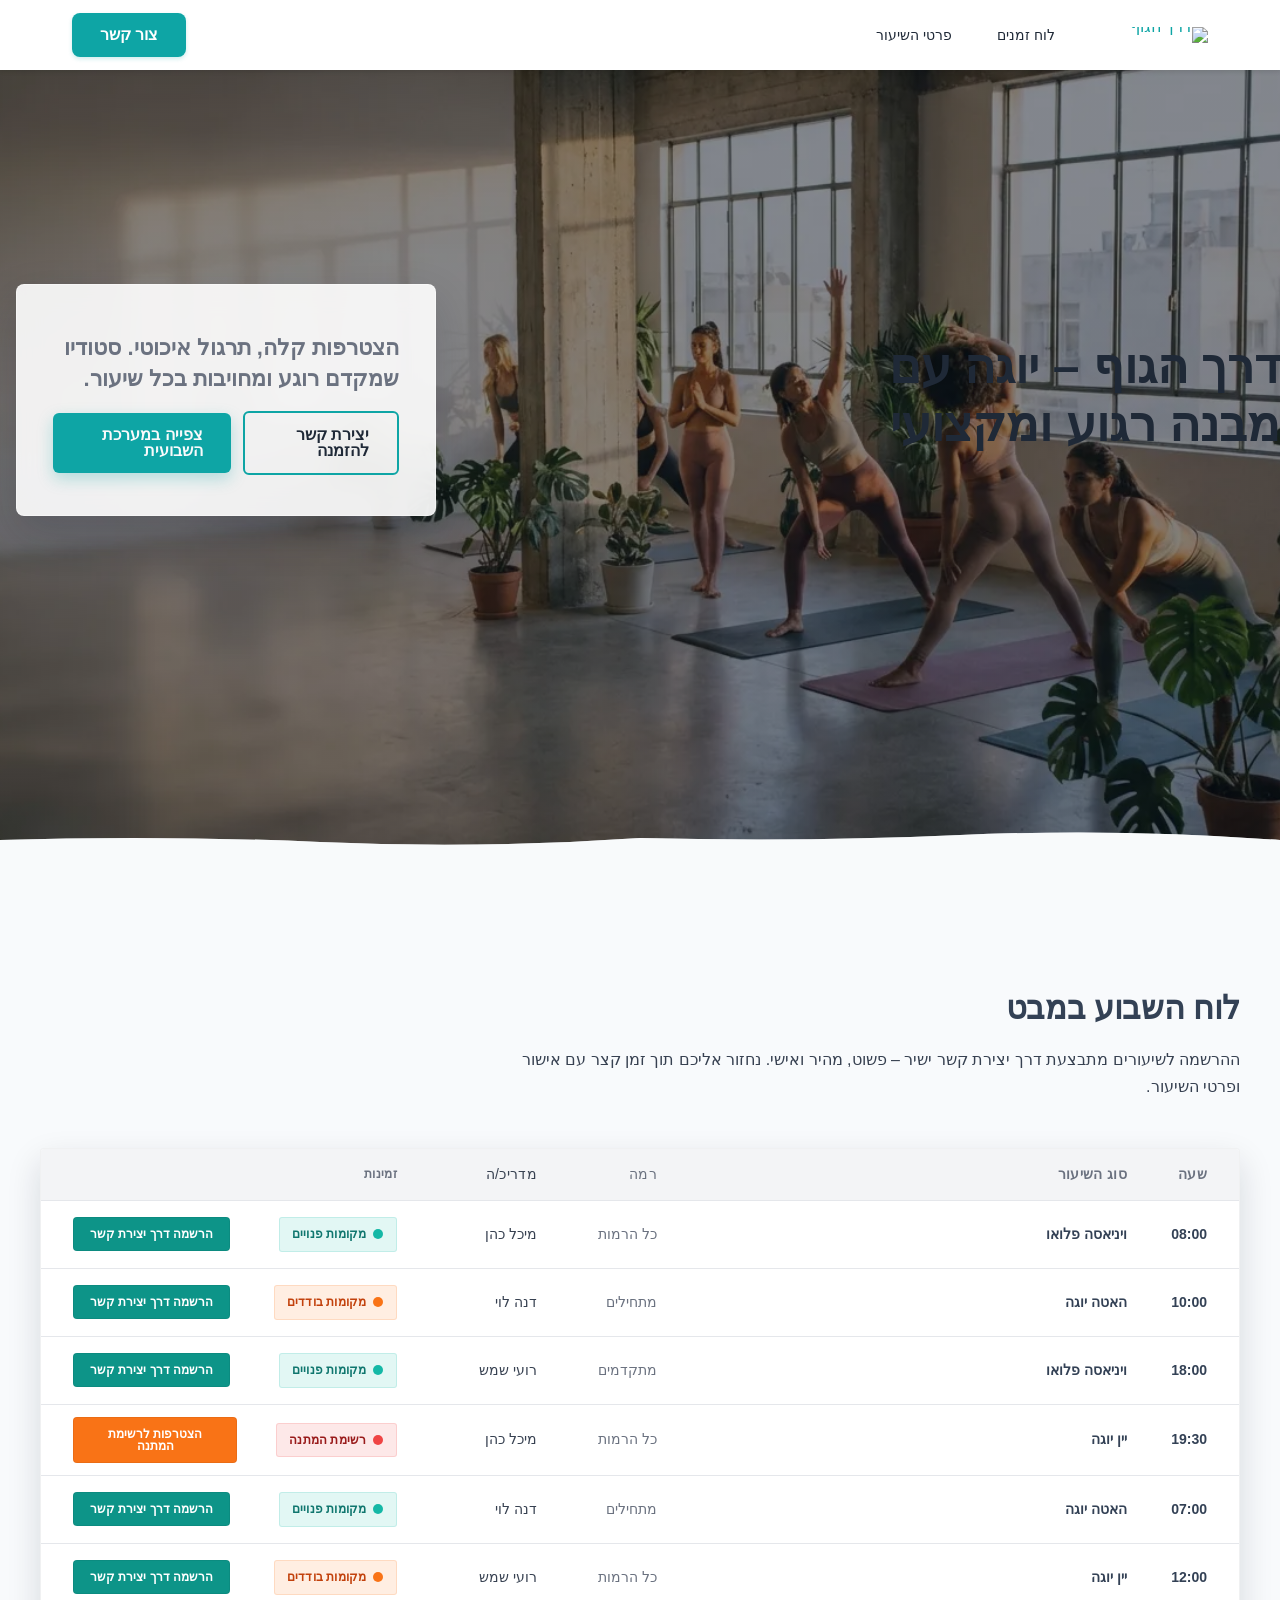
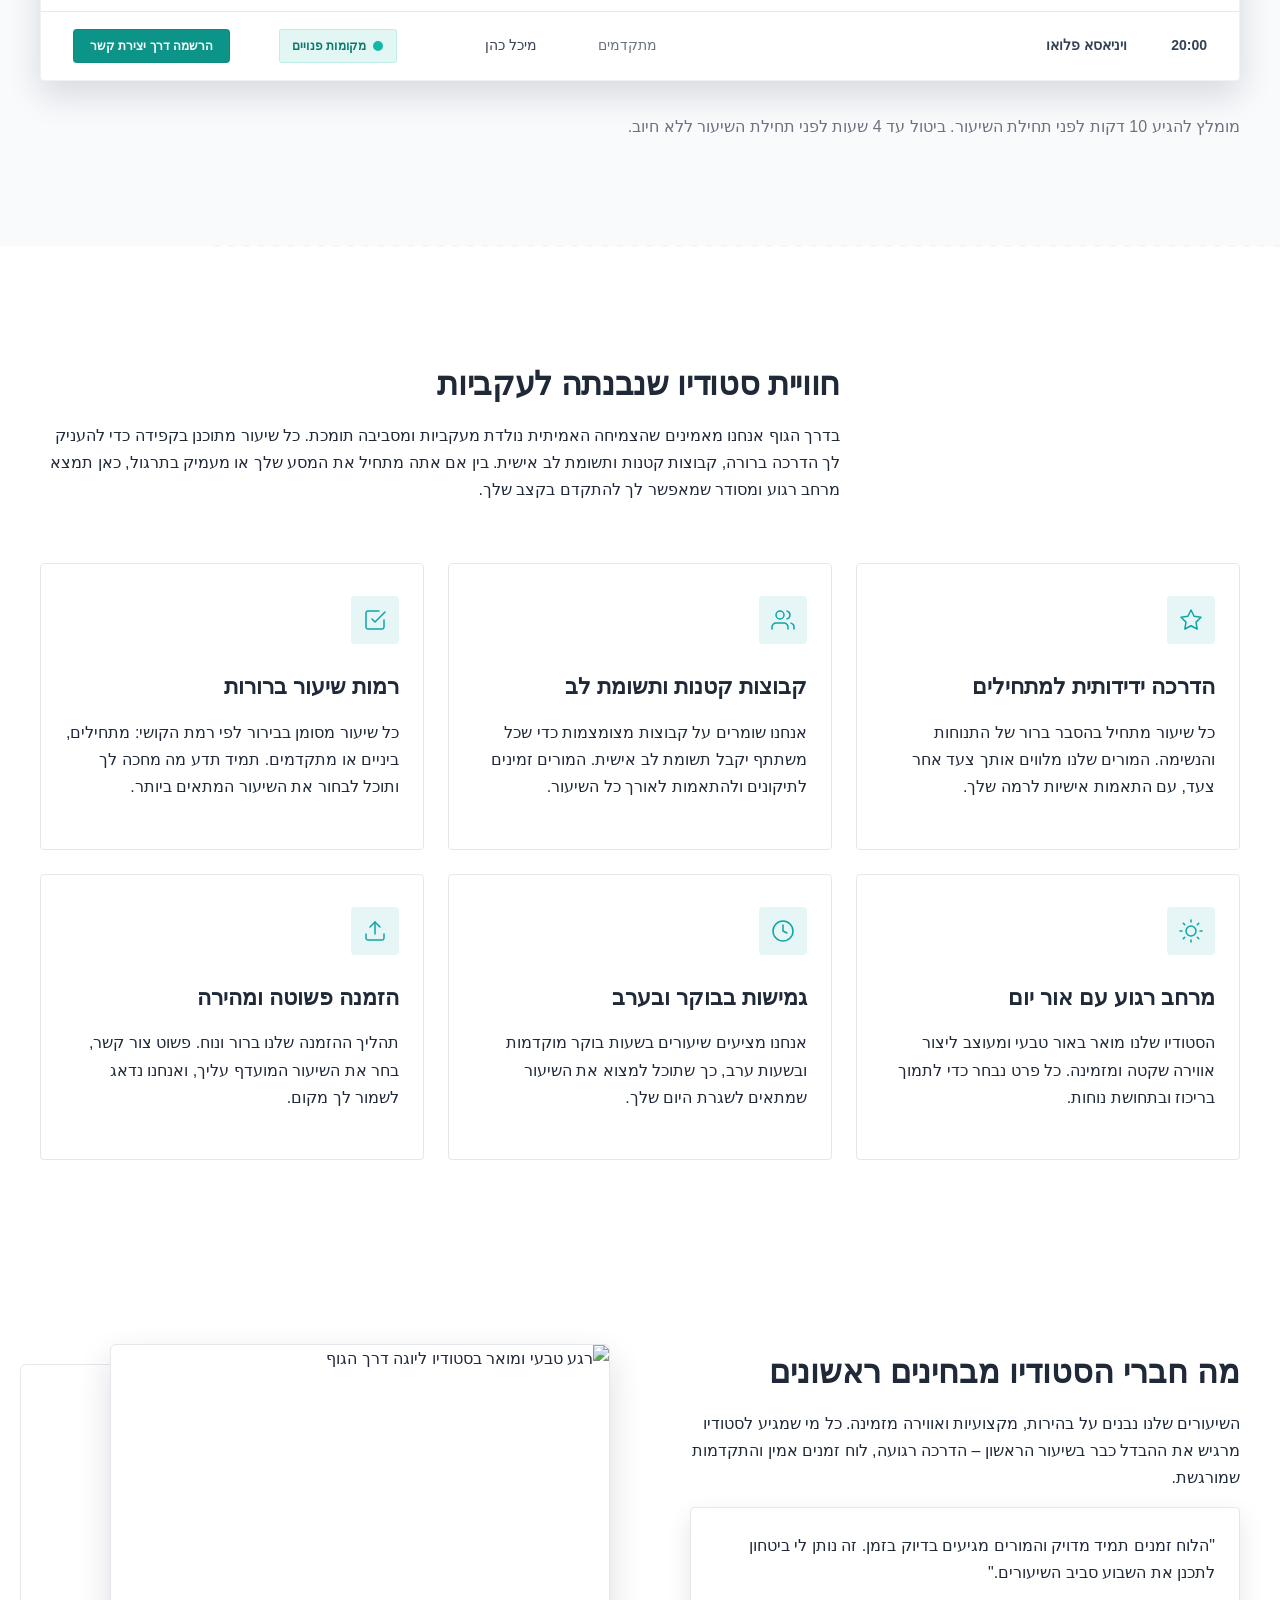
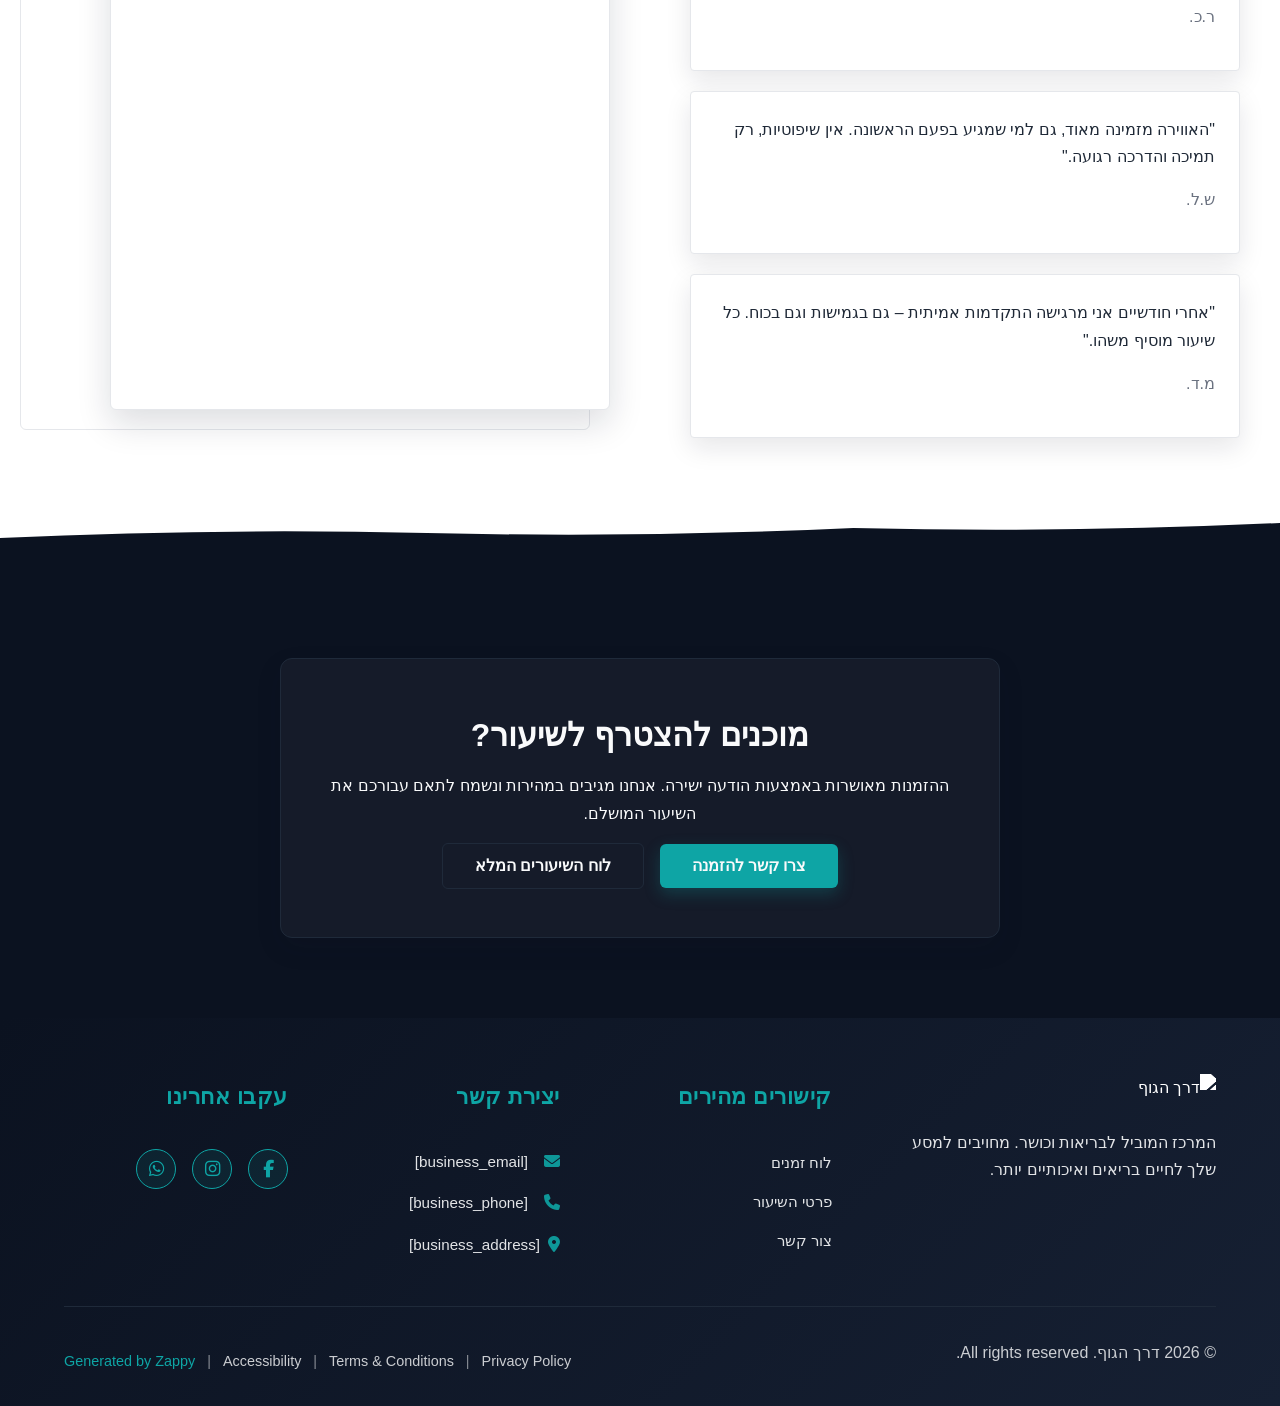
==== commit 31fa855a: "Background sync: Progressive GitHub Sync" ====
--- a/public/index.html
+++ b/public/index.html
@@ -1 +1 @@
-<!doctype html><html dir="rtl" lang="he"><head><meta charset="UTF-8"><meta content="width=device-width,initial-scale=1" name="viewport"><meta content="index, follow" name="robots"><title>התחל את המסע שלך לגוף בריא ומאוזן — דרך הגוף</title><meta content="סטודיו ליוגה דרך הגוף מזמין אותך לגלות את כוח התרגול. שיעורי יוגה למתחילים ומתקדמים במרחב נעים ומקצועי. הירשם עכשיו לשיעור ניסיון ראשון!" name="description"><meta content="דרך הגוף, סטודיו ליוגה, שיעורי יוגה למתחילים, יוגה בישראל, הזמנת שיעורי יוגה" name="keywords"><link href="/assets/favicon.ico" rel="icon" type="image/x-icon"><link href="/assets/favicon-16x16.png" rel="icon" type="image/png" sizes="16x16"><link href="/assets/favicon-32x32.png" rel="icon" type="image/png" sizes="32x32"><link href="/assets/favicon-48x48.png" rel="icon" type="image/png" sizes="48x48"><link href="/assets/favicon-192x192.png" rel="icon" type="image/png" sizes="192x192"><link href="/assets/favicon-512x512.png" rel="icon" type="image/png" sizes="512x512"><link href="/assets/apple-touch-icon.png" rel="apple-touch-icon"><script>!function(){"use strict";var t="3dc478cf-0b56-4172-86f2-fead39b3aea1",e="https://api.zappy5.com/api/analytics/track",a=18e5,n=2592e6,o=!0,i=!0,r=!0;var s=function(){var e="zappy_visitor_"+t,a=null;try{if(a=localStorage.getItem(e)){var o=JSON.parse(a),i=Date.now();if(i-o.created<n)return o.lastSeen=i,localStorage.setItem(e,JSON.stringify(o)),o.id}}catch(t){console.warn("Zappy Analytics: LocalStorage not available")}var r="zv_"+Date.now()+"_"+Math.random().toString(36).substr(2,9);try{localStorage.setItem(e,JSON.stringify({id:r,created:Date.now(),lastSeen:Date.now()}))}catch(t){}return r}(),c=function(){var e="zappy_session_"+t,n=null;try{if(n=sessionStorage.getItem(e)){var o=JSON.parse(n),i=Date.now();if(i-o.timestamp<a)return o.timestamp=i,sessionStorage.setItem(e,JSON.stringify(o)),o.id}}catch(t){console.warn("Zappy Analytics: SessionStorage not available")}var r="zs_"+Date.now()+"_"+Math.random().toString(36).substr(2,9);try{sessionStorage.setItem(e,JSON.stringify({id:r,timestamp:Date.now()}))}catch(t){}return r}();function l(a,n){n=n||{};var o={website_id:t,event_type:a,page_path:window.location.pathname,referrer:document.referrer||"direct",visitor_id:s,session_id:c,metadata:n};if(navigator.sendBeacon){var i=new Blob([JSON.stringify(o)],{type:"application/json"});navigator.sendBeacon(e,i)}else fetch(e,{method:"POST",headers:{"Content-Type":"application/json"},body:JSON.stringify(o),keepalive:!0}).catch(function(t){console.warn("Zappy Analytics: Failed to track event",t)})}o&&l("pageview",{title:document.title,url:window.location.href}),i&&document.addEventListener("click",function(t){var e=t.target;if("BUTTON"===e.tagName||e.closest("button")){var a="BUTTON"===e.tagName?e:e.closest("button");l("click",{element:"button",text:a.textContent.trim().substring(0,100),id:a.id||null,class:a.className||null})}else if("A"===e.tagName||e.closest("a")){var n="A"===e.tagName?e:e.closest("a");l("navigation",{element:"link",text:n.textContent.trim().substring(0,100),href:n.href,external:n.hostname!==window.location.hostname})}},!0),r&&document.addEventListener("submit",function(t){var e=t.target;l("form_submit",{form_id:e.id||null,form_name:e.name||null,form_action:e.action||null,form_method:e.method||"GET"})},!0);var d=Date.now();window.addEventListener("beforeunload",function(){l("page_unload",{time_on_page:Math.floor((Date.now()-d)/1e3),page_path:window.location.pathname})}),window.zappyAnalytics={track:l,getVisitorId:function(){return s},getSessionId:function(){return c}}}()</script><meta content="התחל את המסע שלך לגוף בריא ומאוזן — דרך הגוף" property="og:title"><meta content="סטודיו ליוגה דרך הגוף מזמין אותך לגלות את כוח התרגול. שיעורי יוגה למתחילים ומתקדמים במרחב נעים ומקצועי. הירשם עכשיו לשיעור ניסיון ראשון!" property="og:description"><meta content="website" property="og:type"><meta content="he_IL" property="og:locale"><meta content="summary_large_image" name="twitter:card"><meta content="התחל את המסע שלך לגוף בריא ומאוזן — דרך הגוף" name="twitter:title"><meta content="סטודיו ליוגה דרך הגוף מזמין אותך לגלות את כוח התרגול. שיעורי יוגה למתחילים ומתקדמים במרחב נעים ומקצועי. הירשם עכשיו לשיעור ניסיון ראשון!" name="twitter:description"><link href="https://cdnjs.cloudflare.com/ajax/libs/font-awesome/6.4.0/css/all.min.css" rel="stylesheet"><link href="/assets/favicon.ico" rel="icon" type="image/x-icon"><link href="/assets/favicon-16x16.png" rel="icon" type="image/png" sizes="16x16"><link href="/assets/favicon-32x32.png" rel="icon" type="image/png" sizes="32x32"><link href="/assets/favicon-48x48.png" rel="icon" type="image/png" sizes="48x48"><link href="/assets/favicon-192x192.png" rel="icon" type="image/png" sizes="192x192"><link href="/assets/favicon-512x512.png" rel="icon" type="image/png" sizes="512x512"><link href="/assets/apple-touch-icon.png" rel="apple-touch-icon"><link href="https://cdn.jsdelivr.net/npm/vanilla-cookieconsent@3/dist/cookieconsent.css" rel="stylesheet"><script src="https://cdn.jsdelivr.net/npm/vanilla-cookieconsent@3/dist/cookieconsent.umd.js"></script><script src="https://cdn.jsdelivr.net/gh/mickidum/acc_toolbar/acctoolbar/acctoolbar.min.js"></script><link href="/styles.css" rel="stylesheet"><style id="zappy-dropdown-submenu-styles">#navMenu li:has(.sub-menu),.nav-menu li:has(.sub-menu),.navbar li:has(.sub-menu),nav li:has(.sub-menu){position:relative}#navMenu .sub-menu,.nav-menu .sub-menu,.navbar .sub-menu,nav .sub-menu{display:block!important;position:absolute!important;top:100%;left:0;min-width:220px;background:#fff;border-radius:8px;box-shadow:0 8px 25px rgba(0,0,0,.15);padding:8px 0;opacity:0;visibility:hidden;transform:translateY(10px);transition:all .3s ease;z-index:1000;list-style:none;pointer-events:none}#navMenu li:hover>.sub-menu,.nav-menu li:hover>.sub-menu,.navbar li:hover>.sub-menu,nav li:hover>.sub-menu{opacity:1!important;visibility:visible!important;transform:translateY(0)!important;pointer-events:auto!important}.sub-menu li{list-style:none;margin:0;padding:0}.sub-menu a{display:block!important;padding:10px 16px!important;color:#333!important;font-weight:500;text-decoration:none;white-space:nowrap;transition:background-color .2s}.sub-menu a:hover{background-color:#f5f5f5}[dir=rtl] .nav-menu .sub-menu,[dir=rtl] .navbar .sub-menu,[dir=rtl] nav .sub-menu,html[lang=ar] .nav-menu .sub-menu,html[lang=ar] .navbar .sub-menu,html[lang=ar] nav .sub-menu,html[lang=he] .nav-menu .sub-menu,html[lang=he] .navbar .sub-menu,html[lang=he] nav .sub-menu{left:auto!important;right:0!important}.sub-menu:empty,.sub-menu:not(:has(li)),.sub-menu:not(:has(li:not(.zappy-hidden-menu-item))){display:none!important;opacity:0!important;visibility:hidden!important;pointer-events:none!important}li:has(.menu-group-title):hover>.sub-menu{opacity:1!important;visibility:visible!important;transform:translateY(0)!important;pointer-events:auto!important}#navMenu>li>.menu-group-title,.nav-menu>li>.menu-group-title{display:inline-block;padding:.5rem 1rem;cursor:default;user-select:none}@media (max-width:768px){#navMenu .sub-menu,.nav-menu .sub-menu,.navbar .sub-menu,nav .sub-menu{position:static!important;transform:none!important;box-shadow:none!important;background:0 0!important;max-height:0;overflow:hidden;opacity:0;visibility:hidden;transition:max-height .3s ease,opacity .3s ease;padding:0!important;border-radius:0!important}.sub-menu.mobile-expanded{max-height:500px!important;opacity:1!important;visibility:visible!important;padding:8px 0 8px 16px!important}[dir=rtl] .sub-menu.mobile-expanded,html[lang=he] .sub-menu.mobile-expanded{padding:8px 16px 8px 0!important}#navMenu li:hover>.sub-menu,.nav-menu li:hover>.sub-menu,.navbar li:hover>.sub-menu,nav li:hover>.sub-menu{opacity:0;visibility:hidden;pointer-events:none}#navMenu li>.sub-menu.mobile-expanded,.nav-menu li>.sub-menu.mobile-expanded,.navbar li>.sub-menu.mobile-expanded,nav li>.sub-menu.mobile-expanded{opacity:1!important;visibility:visible!important;pointer-events:auto!important}#navMenu li:has(.sub-menu),.nav-menu li:has(.sub-menu),.navbar li:has(.sub-menu),nav li:has(.sub-menu){display:flex!important;flex-wrap:wrap!important;align-items:center!important;position:relative!important;min-height:44px!important}#navMenu li:has(.sub-menu)>a,.nav-menu li:has(.sub-menu)>a,.navbar li:has(.sub-menu)>a,nav li:has(.sub-menu)>a{flex:1!important;min-width:0!important}#navMenu li:has(.sub-menu)>.menu-group-title,.nav-menu li:has(.sub-menu)>.menu-group-title,.navbar li:has(.sub-menu)>.menu-group-title,nav li:has(.sub-menu)>.menu-group-title{flex:1!important;min-width:0!important;padding:0!important;line-height:inherit!important}#navMenu li:has(.sub-menu)>.sub-menu,.nav-menu li:has(.sub-menu)>.sub-menu,.navbar li:has(.sub-menu)>.sub-menu,nav li:has(.sub-menu)>.sub-menu{flex-basis:100%!important;width:100%!important}#navMenu li:has(.sub-menu)>a [class*=arrow],#navMenu li:has(.sub-menu)>a [class*=chevron],.nav-menu li:has(.sub-menu)>a .fa-angle-down,.nav-menu li:has(.sub-menu)>a .fa-chevron-down,.nav-menu li:has(.sub-menu)>a [class*=arrow],.nav-menu li:has(.sub-menu)>a [class*=chevron],nav li:has(.sub-menu)>a [class*=arrow],nav li:has(.sub-menu)>a [class*=chevron]{display:none!important;visibility:hidden!important}.mobile-submenu-toggle{display:flex!important;align-items:center!important;justify-content:center!important;width:44px!important;height:auto!important;background:0 0!important;border:none!important;cursor:pointer!important;color:var(--text-dark)!important;position:static!important;flex-shrink:0!important;align-self:stretch!important;z-index:2!important;padding:0!important;margin:0!important}.mobile-submenu-toggle::after{content:''!important;width:0!important;height:0!important;border-left:6px solid transparent!important;border-right:6px solid transparent!important;border-top:7px solid currentColor!important;transition:transform .3s ease!important}.mobile-submenu-toggle.expanded::after{transform:rotate(180deg)!important}.sub-menu a{padding:10px 0!important;display:block!important;color:var(--text-dark)!important}.navbar .sub-menu li a,.zappy-products-dropdown .sub-menu a,nav.navbar .sub-menu li a{color:var(--text-dark)!important}}@media (min-width:769px){.mobile-submenu-toggle{display:none!important}}</style><style id="zappy-widget-visibility">#mic-access-tool-box,#mic-access-tool-general-button,#mic-init-access-tool #mic-access-tool-box,#mic-init-access-tool #mic-access-tool-general-button,#mic-init-access-tool .mic-access-tool-general-button,._access-icon,._access-menu,.mic-access-tool-box,.mic-access-tool-general-button,div[id*=mic-access-tool-box]{display:none!important;visibility:hidden!important;opacity:0!important;pointer-events:none!important}</style></head><body><nav class="navbar" dir="rtl"><button aria-label="Menu" class="mobile-toggle" id="mobileToggle"><svg viewbox="0 0 24 24" fill="none" height="24" width="24" class="hamburger-icon"><path d="M3 12h18M3 6h18M3 18h18" stroke="currentColor" stroke-linecap="round" stroke-width="2"></path></svg><svg viewbox="0 0 24 24" fill="none" height="24" width="24" class="close-icon" style="display:none"><path d="M18 6L6 18M6 6l12 12" stroke="currentColor" stroke-linecap="round" stroke-width="2"></path></svg></button><button aria-label="Call" class="phone-header-btn"><svg viewbox="0 0 24 24" fill="currentColor" height="20" width="20"><path d="M22 16.92v3a2 2 0 0 1-2.18 2 19.79 19.79 0 0 1-8.63-3.07 19.5 19.5 0 0 1-6-6 19.79 19.79 0 0 1-3.07-8.67A2 2 0 0 1 4.11 2h3a2 2 0 0 1 2 1.72 12.84 12.84 0 0 0 .7 2.81 2 2 0 0 1-.45 2.11L8.09 9.91a16 16 0 0 0 6 6l1.27-1.27a2 2 0 0 1 2.11-.45 12.84 12.84 0 0 0 2.81.7A2 2 0 0 1 22 16.92z"></path></svg></button><div class="nav-container"><div class="nav-brand"><a href="/" class="logo-link"><img alt="דרך הגוף" src="/assets/logo.webp" class="logo"></a></div><ul class="nav-menu" id="navMenu"><li><a href="/schedule">לוח זמנים</a></li><li><a href="/class">פרטי השיעור</a></li></ul><div class="nav-cta-container"><a href="/contact" class="nav-cta-btn">צור קשר</a></div></div></nav><main><section class="index-hero-section" data-layout-spec="בית-hero" data-hero-type="fullscreen-card"><img alt="סטודיו יוגה דרך הגוף - חלל תרגול שליו ומקצועי" src="/assets/site-index-hero-bg.webp" class="hero-bg" data-context="Serene yoga studio interior with natural light streaming through large windows, peaceful meditation space with wooden floors, plants, and soft neutral tones. Wide-angle view showing the calm, professional atmosphere of a wellness center. Shot from a low angle to emphasize spaciousness and tranquility." data-hero-bg="true" data-placeholder="index-hero-bg" data-preserve-bg="0" height="1080" width="1920"><div class="hero-scrim" aria-hidden="true"></div><div class="hero-content-wrapper"><div class="hero-card"><h1>דרך הגוף – יוגה עם מבנה רגוע ומקצועי</h1><h3>הצטרפות קלה, תרגול איכוטי. סטודיו שמקדם רוגע ומחויבות בכל שיעור.</h3><div class="hero-cta-group"><a href="/schedule" class="btn-primary">צפייה במערכת השבועית</a><a href="/contact" class="btn-secondary-outline">יצירת קשר להזמנה</a></div></div></div><div class="index-hero-divider-wrapper"><svg viewbox="0 0 1200 100" xmlns="http://www.w3.org/2000/svg" aria-hidden="true" data-no-icon-edit="true" preserveaspectratio="none"><defs><linearGradient id="wave-gradient" x1="0%" x2="0%" y1="0%" y2="100%"><stop offset="0%" style="stop-color:rgba(14,165,165,0.12);stop-opacity:1"></stop><stop offset="100%" style="stop-color:rgba(14,165,165,0);stop-opacity:1"></stop></linearGradient></defs><path d="M0,100 L0,40 Q150,35 300,42 T600,38 Q750,42 900,35 T1200,40 L1200,100 Z" fill="#F8FAFC"></path><path d="M0,100 L0,40 Q150,35 300,42 T600,38 Q750,42 900,35 T1200,40 L1200,100 Z" fill="#F8FAFC" opacity="0.6"></path></svg></div></section><section class="index-schedule-preview-section" data-layout-spec="בית-schedule-preview"><div class="schedule-preview-container"><div class="schedule-intro"><h2>לוח השבוע במבט</h2><p>ההרשמה לשיעורים מתבצעת דרך יצירת קשר ישיר – פשוט, מהיר ואישי. נחזור אליכם תוך זמן קצר עם אישור ופרטי השיעור.</p></div><div class="schedule-card"><div class="schedule-table"><div class="schedule-row schedule-header"><div class="schedule-cell cell-time">שעה</div><div class="schedule-cell cell-class">סוג השיעור</div><div class="schedule-cell cell-level">רמה</div><div class="schedule-cell cell-instructor">מדריכ/ה</div><div class="schedule-cell cell-availability">זמינות</div><div class="schedule-cell cell-action"></div></div><div class="schedule-row"><div class="schedule-cell cell-time">08:00</div><div class="schedule-cell cell-class">ויניאסה פלואו</div><div class="schedule-cell cell-level">כל הרמות</div><div class="schedule-cell cell-instructor">מיכל כהן</div><div class="schedule-cell cell-availability"><span class="availability-chip available"><svg viewbox="0 0 12 12" xmlns="http://www.w3.org/2000/svg" fill="none" aria-hidden="true" data-no-icon-edit="true" height="12" width="12"><circle cx="6" cy="6" r="5" fill="currentColor"></circle></svg>מקומות פנויים</span></div><div class="schedule-cell cell-action"><a href="/contact" class="btn-tableActionTeal">הרשמה דרך יצירת קשר</a></div></div><div class="schedule-row"><div class="schedule-cell cell-time">10:00</div><div class="schedule-cell cell-class">האטה יוגה</div><div class="schedule-cell cell-level">מתחילים</div><div class="schedule-cell cell-instructor">דנה לוי</div><div class="schedule-cell cell-availability"><span class="availability-chip few-spots"><svg viewbox="0 0 12 12" xmlns="http://www.w3.org/2000/svg" fill="none" aria-hidden="true" data-no-icon-edit="true" height="12" width="12"><circle cx="6" cy="6" r="5" fill="currentColor"></circle></svg>מקומות בודדים</span></div><div class="schedule-cell cell-action"><a href="/contact" class="btn-tableActionTeal">הרשמה דרך יצירת קשר</a></div></div><div class="schedule-row"><div class="schedule-cell cell-time">18:00</div><div class="schedule-cell cell-class">ויניאסה פלואו</div><div class="schedule-cell cell-level">מתקדמים</div><div class="schedule-cell cell-instructor">רועי שמש</div><div class="schedule-cell cell-availability"><span class="availability-chip available"><svg viewbox="0 0 12 12" xmlns="http://www.w3.org/2000/svg" fill="none" aria-hidden="true" data-no-icon-edit="true" height="12" width="12"><circle cx="6" cy="6" r="5" fill="currentColor"></circle></svg>מקומות פנויים</span></div><div class="schedule-cell cell-action"><a href="/contact" class="btn-tableActionTeal">הרשמה דרך יצירת קשר</a></div></div><div class="schedule-row"><div class="schedule-cell cell-time">19:30</div><div class="schedule-cell cell-class">יין יוגה</div><div class="schedule-cell cell-level">כל הרמות</div><div class="schedule-cell cell-instructor">מיכל כהן</div><div class="schedule-cell cell-availability"><span class="availability-chip waitlist"><svg viewbox="0 0 12 12" xmlns="http://www.w3.org/2000/svg" fill="none" aria-hidden="true" data-no-icon-edit="true" height="12" width="12"><circle cx="6" cy="6" r="5" fill="currentColor"></circle></svg>רשימת המתנה</span></div><div class="schedule-cell cell-action"><a href="/contact" class="btn-tableActionOrange">הצטרפות לרשימת המתנה</a></div></div><div class="schedule-row"><div class="schedule-cell cell-time">07:00</div><div class="schedule-cell cell-class">האטה יוגה</div><div class="schedule-cell cell-level">מתחילים</div><div class="schedule-cell cell-instructor">דנה לוי</div><div class="schedule-cell cell-availability"><span class="availability-chip available"><svg viewbox="0 0 12 12" xmlns="http://www.w3.org/2000/svg" fill="none" aria-hidden="true" data-no-icon-edit="true" height="12" width="12"><circle cx="6" cy="6" r="5" fill="currentColor"></circle></svg>מקומות פנויים</span></div><div class="schedule-cell cell-action"><a href="/contact" class="btn-tableActionTeal">הרשמה דרך יצירת קשר</a></div></div><div class="schedule-row"><div class="schedule-cell cell-time">12:00</div><div class="schedule-cell cell-class">יין יוגה</div><div class="schedule-cell cell-level">כל הרמות</div><div class="schedule-cell cell-instructor">רועי שמש</div><div class="schedule-cell cell-availability"><span class="availability-chip few-spots"><svg viewbox="0 0 12 12" xmlns="http://www.w3.org/2000/svg" fill="none" aria-hidden="true" data-no-icon-edit="true" height="12" width="12"><circle cx="6" cy="6" r="5" fill="currentColor"></circle></svg>מקומות בודדים</span></div><div class="schedule-cell cell-action"><a href="/contact" class="btn-tableActionTeal">הרשמה דרך יצירת קשר</a></div></div><div class="schedule-row"><div class="schedule-cell cell-time">20:00</div><div class="schedule-cell cell-class">ויניאסא פלואו</div><div class="schedule-cell cell-level">מתקדמים</div><div class="schedule-cell cell-instructor">מיכל כהן</div><div class="schedule-cell cell-availability"><span class="availability-chip available"><svg viewbox="0 0 12 12" xmlns="http://www.w3.org/2000/svg" fill="none" aria-hidden="true" data-no-icon-edit="true" height="12" width="12"><circle cx="6" cy="6" r="5" fill="currentColor"></circle></svg>מקומות פנויים</span></div><div class="schedule-cell cell-action"><a href="/contact" class="btn-tableActionTeal">הרשמה דרך יצירת קשר</a></div></div></div></div><p class="schedule-note">מומלץ להגיע 10 דקות לפני תחילת השיעור. ביטול עד 4 שעות לפני תחילת השיעור ללא חיוב.</p></div><div class="schedule-divider-wrapper"><svg viewbox="0 0 1200 60" xmlns="http://www.w3.org/2000/svg" aria-hidden="true" data-no-icon-edit="true" preserveaspectratio="none"><path d="M0,60 L0,30 L200,30 L220,30 L240,30 L260,30 L280,30 L300,30 L320,30 L340,30 L360,30 L380,30 L400,30 L420,30 L440,30 L460,30 L480,30 L500,30 L520,30 L540,30 L560,30 L580,30 L600,30 L620,30 L640,30 L660,30 L680,30 L700,30 L720,30 L740,30 L760,30 L780,30 L800,30 L820,30 L840,30 L860,30 L880,30 L900,30 L920,30 L940,30 L960,30 L980,30 L1000,30 L1020,30 L1040,30 L1060,30 L1080,30 L1100,30 L1120,30 L1140,30 L1160,30 L1180,30 L1200,30 L1200,60 Z" stroke="none" fill="#FFFFFF"></path><line opacity="0.6" stroke="var(--border-light)" stroke-dasharray="6 8" stroke-width="1" x1="200" x2="1200" y1="30" y2="30"></line></svg></div></section><section class="index-benefits-section" data-layout-spec="בית-benefits"><div class="index-benefits-container"><div class="index-benefits-intro"><h2>חוויית סטודיו שנבנתה לעקביות</h2><p>בדרך הגוף אנחנו מאמינים שהצמיחה האמיתית נולדת מעקביות ומסביבה תומכת. כל שיעור מתוכנן בקפידה כדי להעניק לך הדרכה ברורה, קבוצות קטנות ותשומת לב אישית. בין אם אתה מתחיל את המסע שלך או מעמיק בתרגול, כאן תמצא מרחב רגוע ומסודר שמאפשר לך להתקדם בקצב שלך.</p></div><div class="index-benefits-grid"><article class="index-benefits-card"><div class="index-benefits-icon-wrapper"><svg viewbox="0 0 24 24" xmlns="http://www.w3.org/2000/svg" fill="none" data-element-type="icon" data-icon-type="svg"><path d="M12 2L15.09 8.26L22 9.27L17 14.14L18.18 21.02L12 17.77L5.82 21.02L7 14.14L2 9.27L8.91 8.26L12 2Z" stroke="currentColor" stroke-linecap="round" stroke-width="1.5" stroke-linejoin="round"></path></svg></div><h3>הדרכה ידידותית למתחילים</h3><p>כל שיעור מתחיל בהסבר ברור של התנוחות והנשימה. המורים שלנו מלווים אותך צעד אחר צעד, עם התאמות אישיות לרמה שלך.</p></article><article class="index-benefits-card"><div class="index-benefits-icon-wrapper"><svg viewbox="0 0 24 24" xmlns="http://www.w3.org/2000/svg" fill="none" data-element-type="icon" data-icon-type="svg"><path d="M17 21V19C17 17.9391 16.5786 16.9217 15.8284 16.1716C15.0783 15.4214 14.0609 15 13 15H5C3.93913 15 2.92172 15.4214 2.17157 16.1716C1.42143 16.9217 1 17.9391 1 19V21" stroke="currentColor" stroke-linecap="round" stroke-width="1.5" stroke-linejoin="round"></path><path d="M9 11C11.2091 11 13 9.20914 13 7C13 4.79086 11.2091 3 9 3C6.79086 3 5 4.79086 5 7C5 9.20914 6.79086 11 9 11Z" stroke="currentColor" stroke-linecap="round" stroke-width="1.5" stroke-linejoin="round"></path><path d="M23 21V19C22.9993 18.1137 22.7044 17.2528 22.1614 16.5523C21.6184 15.8519 20.8581 15.3516 20 15.13" stroke="currentColor" stroke-linecap="round" stroke-width="1.5" stroke-linejoin="round"></path><path d="M16 3.13C16.8604 3.35031 17.623 3.85071 18.1676 4.55232C18.7122 5.25392 19.0078 6.11683 19.0078 7.005C19.0078 7.89318 18.7122 8.75608 18.1676 9.45769C17.623 10.1593 16.8604 10.6597 16 10.88" stroke="currentColor" stroke-linecap="round" stroke-width="1.5" stroke-linejoin="round"></path></svg></div><h3>קבוצות קטנות ותשומת לב</h3><p>אנחנו שומרים על קבוצות מצומצמות כדי שכל משתתף יקבל תשומת לב אישית. המורים זמינים לתיקונים ולהתאמות לאורך כל השיעור.</p></article><article class="index-benefits-card"><div class="index-benefits-icon-wrapper"><svg viewbox="0 0 24 24" xmlns="http://www.w3.org/2000/svg" fill="none" data-element-type="icon" data-icon-type="svg"><path d="M9 11L12 14L22 4" stroke="currentColor" stroke-linecap="round" stroke-width="1.5" stroke-linejoin="round"></path><path d="M21 12V19C21 19.5304 20.7893 20.0391 20.4142 20.4142C20.0391 20.7893 19.5304 21 19 21H5C4.46957 21 3.96086 20.7893 3.58579 20.4142C3.21071 20.0391 3 19.5304 3 19V5C3 4.46957 3.21071 3.96086 3.58579 3.58579C3.96086 3.21071 4.46957 3 5 3H16" stroke="currentColor" stroke-linecap="round" stroke-width="1.5" stroke-linejoin="round"></path></svg></div><h3>רמות שיעור ברורות</h3><p>כל שיעור מסומן בבירור לפי רמת הקושי: מתחילים, ביניים או מתקדמים. תמיד תדע מה מחכה לך ותוכל לבחור את השיעור המתאים ביותר.</p></article><article class="index-benefits-card"><div class="index-benefits-icon-wrapper"><svg viewbox="0 0 24 24" xmlns="http://www.w3.org/2000/svg" fill="none" data-element-type="icon" data-icon-type="svg"><circle cx="12" cy="12" r="5" stroke="currentColor" stroke-linecap="round" stroke-linejoin="round" stroke-width="1.5"></circle><path d="M12 1V3" stroke="currentColor" stroke-linecap="round" stroke-width="1.5" stroke-linejoin="round"></path><path d="M12 21V23" stroke="currentColor" stroke-linecap="round" stroke-width="1.5" stroke-linejoin="round"></path><path d="M4.22 4.22L5.64 5.64" stroke="currentColor" stroke-linecap="round" stroke-width="1.5" stroke-linejoin="round"></path><path d="M18.36 18.36L19.78 19.78" stroke="currentColor" stroke-linecap="round" stroke-width="1.5" stroke-linejoin="round"></path><path d="M1 12H3" stroke="currentColor" stroke-linecap="round" stroke-width="1.5" stroke-linejoin="round"></path><path d="M21 12H23" stroke="currentColor" stroke-linecap="round" stroke-width="1.5" stroke-linejoin="round"></path><path d="M4.22 19.78L5.64 18.36" stroke="currentColor" stroke-linecap="round" stroke-width="1.5" stroke-linejoin="round"></path><path d="M18.36 5.64L19.78 4.22" stroke="currentColor" stroke-linecap="round" stroke-width="1.5" stroke-linejoin="round"></path></svg></div><h3>מרחב רגוע עם אור יום</h3><p>הסטודיו שלנו מואר באור טבעי ומעוצב ליצור אווירה שקטה ומזמינה. כל פרט נבחר כדי לתמוך בריכוז ובתחושת נוחות.</p></article><article class="index-benefits-card"><div class="index-benefits-icon-wrapper"><svg viewbox="0 0 24 24" xmlns="http://www.w3.org/2000/svg" fill="none" data-element-type="icon" data-icon-type="svg"><circle cx="12" cy="12" r="10" stroke="currentColor" stroke-linecap="round" stroke-linejoin="round" stroke-width="1.5"></circle><path d="M12 6V12L16 14" stroke="currentColor" stroke-linecap="round" stroke-width="1.5" stroke-linejoin="round"></path></svg></div><h3>גמישות בבוקר ובערב</h3><p>אנחנו מציעים שיעורים בשעות בוקר מוקדמות ובשעות ערב, כך שתוכל למצוא את השיעור שמתאים לשגרת היום שלך.</p></article><article class="index-benefits-card"><div class="index-benefits-icon-wrapper"><svg viewbox="0 0 24 24" xmlns="http://www.w3.org/2000/svg" fill="none" data-element-type="icon" data-icon-type="svg"><path d="M21 15V19C21 19.5304 20.7893 20.0391 20.4142 20.4142C20.0391 20.7893 19.5304 21 19 21H5C4.46957 21 3.96086 20.7893 3.58579 20.4142C3.21071 20.0391 3 19.5304 3 19V15" stroke="currentColor" stroke-linecap="round" stroke-width="1.5" stroke-linejoin="round"></path><path d="M17 8L12 3L7 8" stroke="currentColor" stroke-linecap="round" stroke-width="1.5" stroke-linejoin="round"></path><path d="M12 3V15" stroke="currentColor" stroke-linecap="round" stroke-width="1.5" stroke-linejoin="round"></path></svg></div><h3>הזמנה פשוטה ומהירה</h3><p>תהליך ההזמנה שלנו ברור ונוח. פשוט צור קשר, בחר את השיעור המועדף עליך, ואנחנו נדאג לשמור לך מקום.</p></article></div></div><div class="index-benefits-divider-wrapper"><svg viewbox="0 0 1200 24" xmlns="http://www.w3.org/2000/svg" aria-hidden="true" data-no-icon-edit="true" preserveaspectratio="none"><path d="M0,24 L0,12 Q60,8 120,13 T240,10 Q300,14 360,9 T480,12 Q540,10 600,14 T720,9 Q780,13 840,10 T960,14 Q1020,9 1080,13 T1200,12 L1200,24 Z" fill="#FFFFFF"></path></svg></div></section><section class="index-testimonials-section" data-layout-spec="בית-testimonials"><div class="index-testimonials-container"><div class="index-testimonials-content"><h2>מה חברי הסטודיו מבחינים ראשונים</h2><p>השיעורים שלנו נבנים על בהירות, מקצועיות ואווירה מזמינה. כל מי שמגיע לסטודיו מרגיש את ההבדל כבר בשיעור הראשון – הדרכה רגועה, לוח זמנים אמין והתקדמות שמורגשת.</p><div class="index-testimonials-grid"><div class="index-testimonials-card"><p class="index-testimonials-quote">"הלוח זמנים תמיד מדויק והמורים מגיעים בדיוק בזמן. זה נותן לי ביטחון לתכנן את השבוע סביב השיעורים."</p><p class="index-testimonials-attribution">ר.כ.</p></div><div class="index-testimonials-card"><p class="index-testimonials-quote">"האווירה מזמינה מאוד, גם למי שמגיע בפעם הראשונה. אין שיפוטיות, רק תמיכה והדרכה רגועה."</p><p class="index-testimonials-attribution">ש.ל.</p></div><div class="index-testimonials-card"><p class="index-testimonials-quote">"אחרי חודשיים אני מרגישה התקדמות אמיתית – גם בגמישות וגם בכוח. כל שיעור מוסיף משהו."</p><p class="index-testimonials-attribution">מ.ד.</p></div></div></div><div class="index-testimonials-image-wrapper"><div class="index-testimonials-backplate"></div><div class="index-testimonials-image-card"><img alt="רגע טבעי ומואר בסטודיו ליוגה דרך הגוף" src="/assets/site-index-testimonials-image-1.webp" data-context="Bright, natural yoga studio moment during daytime with soft sunlight streaming through large windows. A peaceful yoga class in progress with students on mats in various poses, instructor guiding gently. Minimal props visible (blocks, straps neatly arranged). Clean wooden floor, white walls, plants in background. Warm, welcoming atmosphere. Natural light photography, authentic studio environment for דרך הגוף yoga studio." data-placeholder="index-testimonials-image-1" height="800" width="600"></div></div></div><div class="index-testimonials-divider-wrapper"><svg viewbox="0 0 1200 120" xmlns="http://www.w3.org/2000/svg" aria-hidden="true" data-no-icon-edit="true" preserveaspectratio="none"><path d="M0,120 L0,80 Q200,70 400,75 T800,70 Q1000,75 1200,65 L1200,120 Z" fill="var(--bg-dark)"></path></svg></div></section><section class="index-cta-section" data-layout-spec="בית-cta"><div class="index-cta-container"><div class="index-cta-card"><h2>מוכנים להצטרף לשיעור?</h2><p>ההזמנות מאושרות באמצעות הודעה ישירה. אנחנו מגיבים במהירות ונשמח לתאם עבורכם את השיעור המושלם.</p><div class="index-cta-buttons"><a href="/contact" class="btn-primary">צרו קשר להזמנה</a><a href="/schedule" class="btn-secondary-outline">לוח השיעורים המלא</a></div></div></div></section></main><footer class="site-footer" dir="rtl"><div class="footer-container"><div class="footer-top"><div class="footer-column footer-about"><img alt="דרך הגוף" src="/assets/logo.webp" class="logo"><p class="footer-description">המרכז המוביל לבריאות וכושר. מחויבים למסע שלך לחיים בריאים ואיכותיים יותר.</p></div><div class="footer-column footer-links"><h3 class="footer-heading">קישורים מהירים</h3><ul class="footer-nav"><li><a href="/schedule">לוח זמנים</a></li><li><a href="/class">פרטי השיעור</a></li><li><a href="/contact">צור קשר</a></li></ul></div><div class="footer-column footer-contact"><h3 class="footer-heading">יצירת קשר</h3><ul class="contact-list"><li><i class="fas fa-envelope"></i><a href="mailto:[business_email]">[business_email]</a></li><li><i class="fas fa-phone"></i><a href="tel:[business_phone]">[business_phone]</a></li><li><a href="/"><i class="fas fa-map-marker-alt"></i><span>[business_address]</span></a></li></ul></div><div class="footer-column footer-social"><h3 class="footer-heading">עקבו אחרינו</h3><div class="social-links"><a href="[facebook_handle]" class="social-icon" aria-label="Facebook"><i class="fab fa-facebook-f"></i></a><a href="[instagram_handle]" class="social-icon" aria-label="Instagram"><i class="fab fa-instagram"></i></a><a href="[whatsapp_handle]" class="social-icon" aria-label="WhatsApp"><i class="fab fa-whatsapp"></i></a></div></div></div><div class="footer-bottom"><div class="footer-bottom-content"><div class="copyright"><p>© 2026 דרך הגוף. All rights reserved.</p></div><div class="footer-legal"><a href="/privacy">Privacy Policy</a><span class="separator">|</span><a href="/terms">Terms &amp; Conditions</a><span class="separator">|</span><a href="/accessibility">Accessibility</a><span class="separator">|</span><a href="https://zappy5.com" class="zappy-attribution" target="_blank">Generated by Zappy</a></div></div></div></div></footer><a href="https://wa.me/[whatsapp_handle]" class="whatsapp-float" aria-label="WhatsApp"><i class="fab fa-whatsapp"></i></a><div data-integration="accessibility:toolbar"></div><script src="/script.js"></script><script id="zappy-mobile-submenu-script">!function(){function e(){if(window.innerWidth>768)return document.querySelectorAll(".mobile-submenu-toggle").forEach(function(e){e.remove()}),void document.querySelectorAll(".sub-menu.mobile-expanded").forEach(function(e){e.classList.remove("mobile-expanded")});document.querySelectorAll(".nav-menu li:has(.sub-menu), nav li:has(.sub-menu), .navbar li:has(.sub-menu), #navMenu li:has(.sub-menu)").forEach(function(e){if(!e.querySelector(".mobile-submenu-toggle")){var t=e.querySelector(".sub-menu"),n=e.querySelector(":scope > a");if(t&&n){var o=document.createElement("button");o.className="mobile-submenu-toggle",o.setAttribute("aria-label","Toggle submenu"),o.setAttribute("type","button"),n.insertAdjacentElement("afterend",o),o.addEventListener("click",function(e){e.preventDefault(),e.stopPropagation(),document.querySelectorAll(".sub-menu.mobile-expanded").forEach(function(e){if(e!==t){e.classList.remove("mobile-expanded");var n=e.parentElement.querySelector(".mobile-submenu-toggle");n&&n.classList.remove("expanded")}}),t.classList.toggle("mobile-expanded"),o.classList.toggle("expanded")})}}})}var t;"loading"===document.readyState?document.addEventListener("DOMContentLoaded",e):e(),window.addEventListener("resize",function(){clearTimeout(t),t=setTimeout(e,250)});var n=new MutationObserver(function(t){t.forEach(function(t){if("attributes"===t.type){var n=t.target;n.classList&&(n.classList.contains("active")||n.classList.contains("open"))&&setTimeout(e,100)}})});setTimeout(function(){document.querySelectorAll(".mobile-menu, .nav-menu, #navMenu, nav").forEach(function(e){n.observe(e,{attributes:!0,attributeFilter:["class","style"]})})},500)}()</script></body></html>+<!doctype html><html dir="rtl" lang="he"><head><meta charset="UTF-8"><meta content="width=device-width,initial-scale=1" name="viewport"><meta content="index, follow" name="robots"><title>התחל את המסע שלך לגוף בריא ומאוזן — דרך הגוף</title><meta content="סטודיו ליוגה דרך הגוף מזמין אותך לגלות את כוח התרגול. שיעורי יוגה למתחילים ומתקדמים במרחב נעים ומקצועי. הירשם עכשיו לשיעור ניסיון ראשון!" name="description"><meta content="דרך הגוף, סטודיו ליוגה, שיעורי יוגה למתחילים, יוגה בישראל, הזמנת שיעורי יוגה" name="keywords"><link href="/assets/favicon.ico" rel="icon" type="image/x-icon"><link href="/assets/favicon-16x16.png" rel="icon" type="image/png" sizes="16x16"><link href="/assets/favicon-32x32.png" rel="icon" type="image/png" sizes="32x32"><link href="/assets/favicon-48x48.png" rel="icon" type="image/png" sizes="48x48"><link href="/assets/favicon-192x192.png" rel="icon" type="image/png" sizes="192x192"><link href="/assets/favicon-512x512.png" rel="icon" type="image/png" sizes="512x512"><link href="/assets/apple-touch-icon.png" rel="apple-touch-icon"><script>!function(){"use strict";var t="3dc478cf-0b56-4172-86f2-fead39b3aea1",e="https://api.zappy5.com/api/analytics/track",a=18e5,n=2592e6,o=!0,i=!0,r=!0;var s=function(){var e="zappy_visitor_"+t,a=null;try{if(a=localStorage.getItem(e)){var o=JSON.parse(a),i=Date.now();if(i-o.created<n)return o.lastSeen=i,localStorage.setItem(e,JSON.stringify(o)),o.id}}catch(t){console.warn("Zappy Analytics: LocalStorage not available")}var r="zv_"+Date.now()+"_"+Math.random().toString(36).substr(2,9);try{localStorage.setItem(e,JSON.stringify({id:r,created:Date.now(),lastSeen:Date.now()}))}catch(t){}return r}(),c=function(){var e="zappy_session_"+t,n=null;try{if(n=sessionStorage.getItem(e)){var o=JSON.parse(n),i=Date.now();if(i-o.timestamp<a)return o.timestamp=i,sessionStorage.setItem(e,JSON.stringify(o)),o.id}}catch(t){console.warn("Zappy Analytics: SessionStorage not available")}var r="zs_"+Date.now()+"_"+Math.random().toString(36).substr(2,9);try{sessionStorage.setItem(e,JSON.stringify({id:r,timestamp:Date.now()}))}catch(t){}return r}();function l(a,n){n=n||{};var o={website_id:t,event_type:a,page_path:window.location.pathname,referrer:document.referrer||"direct",visitor_id:s,session_id:c,metadata:n};if(navigator.sendBeacon){var i=new Blob([JSON.stringify(o)],{type:"application/json"});navigator.sendBeacon(e,i)}else fetch(e,{method:"POST",headers:{"Content-Type":"application/json"},body:JSON.stringify(o),keepalive:!0}).catch(function(t){console.warn("Zappy Analytics: Failed to track event",t)})}o&&l("pageview",{title:document.title,url:window.location.href}),i&&document.addEventListener("click",function(t){var e=t.target;if("BUTTON"===e.tagName||e.closest("button")){var a="BUTTON"===e.tagName?e:e.closest("button");l("click",{element:"button",text:a.textContent.trim().substring(0,100),id:a.id||null,class:a.className||null})}else if("A"===e.tagName||e.closest("a")){var n="A"===e.tagName?e:e.closest("a");l("navigation",{element:"link",text:n.textContent.trim().substring(0,100),href:n.href,external:n.hostname!==window.location.hostname})}},!0),r&&document.addEventListener("submit",function(t){var e=t.target;l("form_submit",{form_id:e.id||null,form_name:e.name||null,form_action:e.action||null,form_method:e.method||"GET"})},!0);var d=Date.now();window.addEventListener("beforeunload",function(){l("page_unload",{time_on_page:Math.floor((Date.now()-d)/1e3),page_path:window.location.pathname})}),window.zappyAnalytics={track:l,getVisitorId:function(){return s},getSessionId:function(){return c}}}()</script><meta content="התחל את המסע שלך לגוף בריא ומאוזן — דרך הגוף" property="og:title"><meta content="סטודיו ליוגה דרך הגוף מזמין אותך לגלות את כוח התרגול. שיעורי יוגה למתחילים ומתקדמים במרחב נעים ומקצועי. הירשם עכשיו לשיעור ניסיון ראשון!" property="og:description"><meta content="website" property="og:type"><meta content="he_IL" property="og:locale"><meta content="summary_large_image" name="twitter:card"><meta content="התחל את המסע שלך לגוף בריא ומאוזן — דרך הגוף" name="twitter:title"><meta content="סטודיו ליוגה דרך הגוף מזמין אותך לגלות את כוח התרגול. שיעורי יוגה למתחילים ומתקדמים במרחב נעים ומקצועי. הירשם עכשיו לשיעור ניסיון ראשון!" name="twitter:description"><link href="https://cdnjs.cloudflare.com/ajax/libs/font-awesome/6.4.0/css/all.min.css" rel="stylesheet"><link href="/assets/favicon.ico" rel="icon" type="image/x-icon"><link href="/assets/favicon-16x16.png" rel="icon" type="image/png" sizes="16x16"><link href="/assets/favicon-32x32.png" rel="icon" type="image/png" sizes="32x32"><link href="/assets/favicon-48x48.png" rel="icon" type="image/png" sizes="48x48"><link href="/assets/favicon-192x192.png" rel="icon" type="image/png" sizes="192x192"><link href="/assets/favicon-512x512.png" rel="icon" type="image/png" sizes="512x512"><link href="/assets/apple-touch-icon.png" rel="apple-touch-icon"><link href="https://cdn.jsdelivr.net/npm/vanilla-cookieconsent@3/dist/cookieconsent.css" rel="stylesheet"><script src="https://cdn.jsdelivr.net/npm/vanilla-cookieconsent@3/dist/cookieconsent.umd.js"></script><script src="https://cdn.jsdelivr.net/gh/mickidum/acc_toolbar/acctoolbar/acctoolbar.min.js"></script><link href="/styles.css" rel="stylesheet"><style id="zappy-dropdown-submenu-styles">#navMenu li:has(.sub-menu),.nav-menu li:has(.sub-menu),.navbar li:has(.sub-menu),nav li:has(.sub-menu){position:relative}#navMenu .sub-menu,.nav-menu .sub-menu,.navbar .sub-menu,nav .sub-menu{display:block!important;position:absolute!important;top:100%;left:0;min-width:220px;background:#fff;border-radius:8px;box-shadow:0 8px 25px rgba(0,0,0,.15);padding:8px 0;opacity:0;visibility:hidden;transform:translateY(10px);transition:all .3s ease;z-index:1000;list-style:none;pointer-events:none}#navMenu li:hover>.sub-menu,.nav-menu li:hover>.sub-menu,.navbar li:hover>.sub-menu,nav li:hover>.sub-menu{opacity:1!important;visibility:visible!important;transform:translateY(0)!important;pointer-events:auto!important}.sub-menu li{list-style:none;margin:0;padding:0}.sub-menu a{display:block!important;padding:10px 16px!important;color:#333!important;font-weight:500;text-decoration:none;white-space:nowrap;transition:background-color .2s}.sub-menu a:hover{background-color:#f5f5f5}[dir=rtl] .nav-menu .sub-menu,[dir=rtl] .navbar .sub-menu,[dir=rtl] nav .sub-menu,html[lang=ar] .nav-menu .sub-menu,html[lang=ar] .navbar .sub-menu,html[lang=ar] nav .sub-menu,html[lang=he] .nav-menu .sub-menu,html[lang=he] .navbar .sub-menu,html[lang=he] nav .sub-menu{left:auto!important;right:0!important}.sub-menu:empty,.sub-menu:not(:has(li)),.sub-menu:not(:has(li:not(.zappy-hidden-menu-item))){display:none!important;opacity:0!important;visibility:hidden!important;pointer-events:none!important}li:has(.menu-group-title):hover>.sub-menu{opacity:1!important;visibility:visible!important;transform:translateY(0)!important;pointer-events:auto!important}#navMenu>li>.menu-group-title,.nav-menu>li>.menu-group-title{display:inline-block;padding:.5rem 1rem;cursor:default;user-select:none}@media (max-width:768px){#navMenu .sub-menu,.nav-menu .sub-menu,.navbar .sub-menu,nav .sub-menu{position:static!important;transform:none!important;box-shadow:none!important;background:0 0!important;max-height:0;overflow:hidden;opacity:0;visibility:hidden;transition:max-height .3s ease,opacity .3s ease;padding:0!important;border-radius:0!important}.sub-menu.mobile-expanded{max-height:500px!important;opacity:1!important;visibility:visible!important;padding:8px 0 8px 16px!important}[dir=rtl] .sub-menu.mobile-expanded,html[lang=he] .sub-menu.mobile-expanded{padding:8px 16px 8px 0!important}#navMenu li:hover>.sub-menu,.nav-menu li:hover>.sub-menu,.navbar li:hover>.sub-menu,nav li:hover>.sub-menu{opacity:0;visibility:hidden;pointer-events:none}#navMenu li>.sub-menu.mobile-expanded,.nav-menu li>.sub-menu.mobile-expanded,.navbar li>.sub-menu.mobile-expanded,nav li>.sub-menu.mobile-expanded{opacity:1!important;visibility:visible!important;pointer-events:auto!important}#navMenu li:has(.sub-menu),.nav-menu li:has(.sub-menu),.navbar li:has(.sub-menu),nav li:has(.sub-menu){display:flex!important;flex-wrap:wrap!important;align-items:center!important;position:relative!important;min-height:44px!important}#navMenu li:has(.sub-menu)>a,.nav-menu li:has(.sub-menu)>a,.navbar li:has(.sub-menu)>a,nav li:has(.sub-menu)>a{flex:1!important;min-width:0!important}#navMenu li:has(.sub-menu)>.menu-group-title,.nav-menu li:has(.sub-menu)>.menu-group-title,.navbar li:has(.sub-menu)>.menu-group-title,nav li:has(.sub-menu)>.menu-group-title{flex:1!important;min-width:0!important;padding:0!important;line-height:inherit!important}#navMenu li:has(.sub-menu)>.sub-menu,.nav-menu li:has(.sub-menu)>.sub-menu,.navbar li:has(.sub-menu)>.sub-menu,nav li:has(.sub-menu)>.sub-menu{flex-basis:100%!important;width:100%!important}#navMenu li:has(.sub-menu)>a [class*=arrow],#navMenu li:has(.sub-menu)>a [class*=chevron],.nav-menu li:has(.sub-menu)>a .fa-angle-down,.nav-menu li:has(.sub-menu)>a .fa-chevron-down,.nav-menu li:has(.sub-menu)>a [class*=arrow],.nav-menu li:has(.sub-menu)>a [class*=chevron],nav li:has(.sub-menu)>a [class*=arrow],nav li:has(.sub-menu)>a [class*=chevron]{display:none!important;visibility:hidden!important}.mobile-submenu-toggle{display:flex!important;align-items:center!important;justify-content:center!important;width:44px!important;height:auto!important;background:0 0!important;border:none!important;cursor:pointer!important;color:var(--text-dark)!important;position:static!important;flex-shrink:0!important;align-self:stretch!important;z-index:2!important;padding:0!important;margin:0!important}.mobile-submenu-toggle::after{content:''!important;width:0!important;height:0!important;border-left:6px solid transparent!important;border-right:6px solid transparent!important;border-top:7px solid currentColor!important;transition:transform .3s ease!important}.mobile-submenu-toggle.expanded::after{transform:rotate(180deg)!important}.sub-menu a{padding:10px 0!important;display:block!important;color:var(--text-dark)!important}.navbar .sub-menu li a,.zappy-products-dropdown .sub-menu a,nav.navbar .sub-menu li a{color:var(--text-dark)!important}}@media (min-width:769px){.mobile-submenu-toggle{display:none!important}}</style><style id="zappy-widget-visibility">#mic-access-tool-box,#mic-access-tool-general-button,#mic-init-access-tool #mic-access-tool-box,#mic-init-access-tool #mic-access-tool-general-button,#mic-init-access-tool .mic-access-tool-general-button,._access-icon,._access-menu,.mic-access-tool-box,.mic-access-tool-general-button,div[id*=mic-access-tool-box]{display:none!important;visibility:hidden!important;opacity:0!important;pointer-events:none!important}</style></head><body><nav class="navbar" dir="rtl"><button aria-label="Menu" class="mobile-toggle" id="mobileToggle"><svg viewbox="0 0 24 24" fill="none" height="24" width="24" class="hamburger-icon"><path d="M3 12h18M3 6h18M3 18h18" stroke="currentColor" stroke-linecap="round" stroke-width="2"></path></svg><svg viewbox="0 0 24 24" fill="none" height="24" width="24" class="close-icon" style="display:none"><path d="M18 6L6 18M6 6l12 12" stroke="currentColor" stroke-linecap="round" stroke-width="2"></path></svg></button><button aria-label="Call" class="phone-header-btn"><svg viewbox="0 0 24 24" fill="currentColor" height="20" width="20"><path d="M22 16.92v3a2 2 0 0 1-2.18 2 19.79 19.79 0 0 1-8.63-3.07 19.5 19.5 0 0 1-6-6 19.79 19.79 0 0 1-3.07-8.67A2 2 0 0 1 4.11 2h3a2 2 0 0 1 2 1.72 12.84 12.84 0 0 0 .7 2.81 2 2 0 0 1-.45 2.11L8.09 9.91a16 16 0 0 0 6 6l1.27-1.27a2 2 0 0 1 2.11-.45 12.84 12.84 0 0 0 2.81.7A2 2 0 0 1 22 16.92z"></path></svg></button><div class="nav-container"><div class="nav-brand"><a href="/" class="logo-link"><img alt="דרך הגוף" src="/assets/logo.webp" class="logo"></a></div><ul class="nav-menu" id="navMenu"><li><a href="/schedule">לוח זמנים</a></li><li><a href="/class">פרטי השיעור</a></li></ul><div class="nav-cta-container"><a href="/contact" class="nav-cta-btn">צור קשר</a></div></div></nav><main><section class="index-hero-section" data-layout-spec="בית-hero" data-hero-type="fullscreen-card" data-zappy-bg-color="" data-zappy-bg-image="assets/site-index-hero-bg-1772487593416-ofz091.webp?v=1772487595079" data-zappy-bg-overlay-color="#0b1220" data-zappy-bg-overlay-opacity="50" data-zappy-bg-type="image" data-zappy-bg-video-type="" data-zappy-bg-video-url="" id="zappy-section-0" style="--zappy-bg-overlay:rgba(11, 18, 32, 0.5);--zappy-bg-image:url(&quot;assets/site-index-hero-bg-1772487593416-ofz091.webp?v=1772487595079&quot;);background-image:linear-gradient(rgba(11,18,32,.5),rgba(11,18,32,.5)),url(&quot;assets/site-index-hero-bg-1772487593416-ofz091.webp?v=1772487595079&quot;);background-size:cover;background-position:center center;background-repeat:no-repeat;position:relative;overflow:hidden"><img alt="סטודיו יוגה דרך הגוף - חלל תרגול שליו ומקצועי" src="/assets/site-index-hero-bg.webp" class="hero-bg zappy-editable-image" data-context="Serene yoga studio interior with natural light streaming through large windows, peaceful meditation space with wooden floors, plants, and soft neutral tones. Wide-angle view showing the calm, professional atmosphere of a wellness center. Shot from a low angle to emphasize spaciousness and tranquility." data-element-id="img-1772487137124-th45ffz7r" data-element-type="image" data-hero-background="true" data-hero-bg="true" data-placeholder="index-hero-bg" data-preserve-bg="0" data-resize-handler-attached="true" data-zappy-original-bg="hidden" height="1080" style="display:none" width="1920"><div class="hero-scrim" aria-hidden="true" data-zappy-gradient-scrim="true" data-zappy-original-bg="hidden" data-zappy-scrim-orig-opacity="" style="opacity:1;display:none"></div><h1 data-element-id="move-1772487629894-npalt560">דרך הגוף – יוגה עם מבנה רגוע ומקצועי</h1><div class="hero-content-wrapper"><div class="hero-card"><h3>הצטרפות קלה, תרגול איכוטי. סטודיו שמקדם רוגע ומחויבות בכל שיעור.</h3><div class="hero-cta-group"><a href="/schedule" class="btn-primary" data-element-id="btn-1772487137118-70eimrovm" data-element-type="button" data-native-element="true">צפייה במערכת השבועית</a><a href="/contact" class="btn-secondary-outline" data-element-id="btn-1772487137118-bz4s9ssqa" data-element-type="button" data-native-element="true">יצירת קשר להזמנה</a></div></div></div><div class="index-hero-divider-wrapper"><svg viewbox="0 0 1200 100" xmlns="http://www.w3.org/2000/svg" aria-hidden="true" data-no-icon-edit="true" preserveaspectratio="none"><defs><linearGradient id="wave-gradient" x1="0%" x2="0%" y1="0%" y2="100%"><stop offset="0%" style="stop-color:rgba(14,165,165,0.12);stop-opacity:1"></stop><stop offset="100%" style="stop-color:rgba(14,165,165,0);stop-opacity:1"></stop></linearGradient></defs><path d="M0,100 L0,40 Q150,35 300,42 T600,38 Q750,42 900,35 T1200,40 L1200,100 Z" fill="#F8FAFC"></path><path d="M0,100 L0,40 Q150,35 300,42 T600,38 Q750,42 900,35 T1200,40 L1200,100 Z" fill="#F8FAFC" opacity="0.6"></path></svg></div></section><section class="index-schedule-preview-section" data-layout-spec="בית-schedule-preview"><div class="schedule-preview-container"><div class="schedule-intro"><h2>לוח השבוע במבט</h2><p>ההרשמה לשיעורים מתבצעת דרך יצירת קשר ישיר – פשוט, מהיר ואישי. נחזור אליכם תוך זמן קצר עם אישור ופרטי השיעור.</p></div><div class="schedule-card"><div class="schedule-table"><div class="schedule-row schedule-header"><div class="schedule-cell cell-time">שעה</div><div class="schedule-cell cell-class">סוג השיעור</div><div class="schedule-cell cell-level">רמה</div><div class="schedule-cell cell-instructor">מדריכ/ה</div><div class="schedule-cell cell-availability">זמינות</div><div class="schedule-cell cell-action"></div></div><div class="schedule-row"><div class="schedule-cell cell-time">08:00</div><div class="schedule-cell cell-class">ויניאסה פלואו</div><div class="schedule-cell cell-level">כל הרמות</div><div class="schedule-cell cell-instructor">מיכל כהן</div><div class="schedule-cell cell-availability"><span class="availability-chip available"><svg viewbox="0 0 12 12" xmlns="http://www.w3.org/2000/svg" fill="none" aria-hidden="true" data-no-icon-edit="true" height="12" width="12"><circle cx="6" cy="6" r="5" fill="currentColor"></circle></svg>מקומות פנויים</span></div><div class="schedule-cell cell-action"><a href="/contact" class="btn-tableActionTeal">הרשמה דרך יצירת קשר</a></div></div><div class="schedule-row"><div class="schedule-cell cell-time">10:00</div><div class="schedule-cell cell-class">האטה יוגה</div><div class="schedule-cell cell-level">מתחילים</div><div class="schedule-cell cell-instructor">דנה לוי</div><div class="schedule-cell cell-availability"><span class="availability-chip few-spots"><svg viewbox="0 0 12 12" xmlns="http://www.w3.org/2000/svg" fill="none" aria-hidden="true" data-no-icon-edit="true" height="12" width="12"><circle cx="6" cy="6" r="5" fill="currentColor"></circle></svg>מקומות בודדים</span></div><div class="schedule-cell cell-action"><a href="/contact" class="btn-tableActionTeal">הרשמה דרך יצירת קשר</a></div></div><div class="schedule-row"><div class="schedule-cell cell-time">18:00</div><div class="schedule-cell cell-class">ויניאסה פלואו</div><div class="schedule-cell cell-level">מתקדמים</div><div class="schedule-cell cell-instructor">רועי שמש</div><div class="schedule-cell cell-availability"><span class="availability-chip available"><svg viewbox="0 0 12 12" xmlns="http://www.w3.org/2000/svg" fill="none" aria-hidden="true" data-no-icon-edit="true" height="12" width="12"><circle cx="6" cy="6" r="5" fill="currentColor"></circle></svg>מקומות פנויים</span></div><div class="schedule-cell cell-action"><a href="/contact" class="btn-tableActionTeal">הרשמה דרך יצירת קשר</a></div></div><div class="schedule-row"><div class="schedule-cell cell-time">19:30</div><div class="schedule-cell cell-class">יין יוגה</div><div class="schedule-cell cell-level">כל הרמות</div><div class="schedule-cell cell-instructor">מיכל כהן</div><div class="schedule-cell cell-availability"><span class="availability-chip waitlist"><svg viewbox="0 0 12 12" xmlns="http://www.w3.org/2000/svg" fill="none" aria-hidden="true" data-no-icon-edit="true" height="12" width="12"><circle cx="6" cy="6" r="5" fill="currentColor"></circle></svg>רשימת המתנה</span></div><div class="schedule-cell cell-action"><a href="/contact" class="btn-tableActionOrange">הצטרפות לרשימת המתנה</a></div></div><div class="schedule-row"><div class="schedule-cell cell-time">07:00</div><div class="schedule-cell cell-class">האטה יוגה</div><div class="schedule-cell cell-level">מתחילים</div><div class="schedule-cell cell-instructor">דנה לוי</div><div class="schedule-cell cell-availability"><span class="availability-chip available"><svg viewbox="0 0 12 12" xmlns="http://www.w3.org/2000/svg" fill="none" aria-hidden="true" data-no-icon-edit="true" height="12" width="12"><circle cx="6" cy="6" r="5" fill="currentColor"></circle></svg>מקומות פנויים</span></div><div class="schedule-cell cell-action"><a href="/contact" class="btn-tableActionTeal">הרשמה דרך יצירת קשר</a></div></div><div class="schedule-row"><div class="schedule-cell cell-time">12:00</div><div class="schedule-cell cell-class">יין יוגה</div><div class="schedule-cell cell-level">כל הרמות</div><div class="schedule-cell cell-instructor">רועי שמש</div><div class="schedule-cell cell-availability"><span class="availability-chip few-spots"><svg viewbox="0 0 12 12" xmlns="http://www.w3.org/2000/svg" fill="none" aria-hidden="true" data-no-icon-edit="true" height="12" width="12"><circle cx="6" cy="6" r="5" fill="currentColor"></circle></svg>מקומות בודדים</span></div><div class="schedule-cell cell-action"><a href="/contact" class="btn-tableActionTeal">הרשמה דרך יצירת קשר</a></div></div><div class="schedule-row"><div class="schedule-cell cell-time">20:00</div><div class="schedule-cell cell-class">ויניאסא פלואו</div><div class="schedule-cell cell-level">מתקדמים</div><div class="schedule-cell cell-instructor">מיכל כהן</div><div class="schedule-cell cell-availability"><span class="availability-chip available"><svg viewbox="0 0 12 12" xmlns="http://www.w3.org/2000/svg" fill="none" aria-hidden="true" data-no-icon-edit="true" height="12" width="12"><circle cx="6" cy="6" r="5" fill="currentColor"></circle></svg>מקומות פנויים</span></div><div class="schedule-cell cell-action"><a href="/contact" class="btn-tableActionTeal">הרשמה דרך יצירת קשר</a></div></div></div></div><p class="schedule-note">מומלץ להגיע 10 דקות לפני תחילת השיעור. ביטול עד 4 שעות לפני תחילת השיעור ללא חיוב.</p></div><div class="schedule-divider-wrapper"><svg viewbox="0 0 1200 60" xmlns="http://www.w3.org/2000/svg" aria-hidden="true" data-no-icon-edit="true" preserveaspectratio="none"><path d="M0,60 L0,30 L200,30 L220,30 L240,30 L260,30 L280,30 L300,30 L320,30 L340,30 L360,30 L380,30 L400,30 L420,30 L440,30 L460,30 L480,30 L500,30 L520,30 L540,30 L560,30 L580,30 L600,30 L620,30 L640,30 L660,30 L680,30 L700,30 L720,30 L740,30 L760,30 L780,30 L800,30 L820,30 L840,30 L860,30 L880,30 L900,30 L920,30 L940,30 L960,30 L980,30 L1000,30 L1020,30 L1040,30 L1060,30 L1080,30 L1100,30 L1120,30 L1140,30 L1160,30 L1180,30 L1200,30 L1200,60 Z" stroke="none" fill="#FFFFFF"></path><line opacity="0.6" stroke="var(--border-light)" stroke-dasharray="6 8" stroke-width="1" x1="200" x2="1200" y1="30" y2="30"></line></svg></div></section><section class="index-benefits-section" data-layout-spec="בית-benefits"><div class="index-benefits-container"><div class="index-benefits-intro"><h2>חוויית סטודיו שנבנתה לעקביות</h2><p>בדרך הגוף אנחנו מאמינים שהצמיחה האמיתית נולדת מעקביות ומסביבה תומכת. כל שיעור מתוכנן בקפידה כדי להעניק לך הדרכה ברורה, קבוצות קטנות ותשומת לב אישית. בין אם אתה מתחיל את המסע שלך או מעמיק בתרגול, כאן תמצא מרחב רגוע ומסודר שמאפשר לך להתקדם בקצב שלך.</p></div><div class="index-benefits-grid"><article class="index-benefits-card"><div class="index-benefits-icon-wrapper"><svg viewbox="0 0 24 24" xmlns="http://www.w3.org/2000/svg" fill="none" data-element-type="icon" data-icon-type="svg"><path d="M12 2L15.09 8.26L22 9.27L17 14.14L18.18 21.02L12 17.77L5.82 21.02L7 14.14L2 9.27L8.91 8.26L12 2Z" stroke="currentColor" stroke-linecap="round" stroke-width="1.5" stroke-linejoin="round"></path></svg></div><h3>הדרכה ידידותית למתחילים</h3><p>כל שיעור מתחיל בהסבר ברור של התנוחות והנשימה. המורים שלנו מלווים אותך צעד אחר צעד, עם התאמות אישיות לרמה שלך.</p></article><article class="index-benefits-card"><div class="index-benefits-icon-wrapper"><svg viewbox="0 0 24 24" xmlns="http://www.w3.org/2000/svg" fill="none" data-element-type="icon" data-icon-type="svg"><path d="M17 21V19C17 17.9391 16.5786 16.9217 15.8284 16.1716C15.0783 15.4214 14.0609 15 13 15H5C3.93913 15 2.92172 15.4214 2.17157 16.1716C1.42143 16.9217 1 17.9391 1 19V21" stroke="currentColor" stroke-linecap="round" stroke-width="1.5" stroke-linejoin="round"></path><path d="M9 11C11.2091 11 13 9.20914 13 7C13 4.79086 11.2091 3 9 3C6.79086 3 5 4.79086 5 7C5 9.20914 6.79086 11 9 11Z" stroke="currentColor" stroke-linecap="round" stroke-width="1.5" stroke-linejoin="round"></path><path d="M23 21V19C22.9993 18.1137 22.7044 17.2528 22.1614 16.5523C21.6184 15.8519 20.8581 15.3516 20 15.13" stroke="currentColor" stroke-linecap="round" stroke-width="1.5" stroke-linejoin="round"></path><path d="M16 3.13C16.8604 3.35031 17.623 3.85071 18.1676 4.55232C18.7122 5.25392 19.0078 6.11683 19.0078 7.005C19.0078 7.89318 18.7122 8.75608 18.1676 9.45769C17.623 10.1593 16.8604 10.6597 16 10.88" stroke="currentColor" stroke-linecap="round" stroke-width="1.5" stroke-linejoin="round"></path></svg></div><h3>קבוצות קטנות ותשומת לב</h3><p>אנחנו שומרים על קבוצות מצומצמות כדי שכל משתתף יקבל תשומת לב אישית. המורים זמינים לתיקונים ולהתאמות לאורך כל השיעור.</p></article><article class="index-benefits-card"><div class="index-benefits-icon-wrapper"><svg viewbox="0 0 24 24" xmlns="http://www.w3.org/2000/svg" fill="none" data-element-type="icon" data-icon-type="svg"><path d="M9 11L12 14L22 4" stroke="currentColor" stroke-linecap="round" stroke-width="1.5" stroke-linejoin="round"></path><path d="M21 12V19C21 19.5304 20.7893 20.0391 20.4142 20.4142C20.0391 20.7893 19.5304 21 19 21H5C4.46957 21 3.96086 20.7893 3.58579 20.4142C3.21071 20.0391 3 19.5304 3 19V5C3 4.46957 3.21071 3.96086 3.58579 3.58579C3.96086 3.21071 4.46957 3 5 3H16" stroke="currentColor" stroke-linecap="round" stroke-width="1.5" stroke-linejoin="round"></path></svg></div><h3>רמות שיעור ברורות</h3><p>כל שיעור מסומן בבירור לפי רמת הקושי: מתחילים, ביניים או מתקדמים. תמיד תדע מה מחכה לך ותוכל לבחור את השיעור המתאים ביותר.</p></article><article class="index-benefits-card"><div class="index-benefits-icon-wrapper"><svg viewbox="0 0 24 24" xmlns="http://www.w3.org/2000/svg" fill="none" data-element-type="icon" data-icon-type="svg"><circle cx="12" cy="12" r="5" stroke="currentColor" stroke-linecap="round" stroke-linejoin="round" stroke-width="1.5"></circle><path d="M12 1V3" stroke="currentColor" stroke-linecap="round" stroke-width="1.5" stroke-linejoin="round"></path><path d="M12 21V23" stroke="currentColor" stroke-linecap="round" stroke-width="1.5" stroke-linejoin="round"></path><path d="M4.22 4.22L5.64 5.64" stroke="currentColor" stroke-linecap="round" stroke-width="1.5" stroke-linejoin="round"></path><path d="M18.36 18.36L19.78 19.78" stroke="currentColor" stroke-linecap="round" stroke-width="1.5" stroke-linejoin="round"></path><path d="M1 12H3" stroke="currentColor" stroke-linecap="round" stroke-width="1.5" stroke-linejoin="round"></path><path d="M21 12H23" stroke="currentColor" stroke-linecap="round" stroke-width="1.5" stroke-linejoin="round"></path><path d="M4.22 19.78L5.64 18.36" stroke="currentColor" stroke-linecap="round" stroke-width="1.5" stroke-linejoin="round"></path><path d="M18.36 5.64L19.78 4.22" stroke="currentColor" stroke-linecap="round" stroke-width="1.5" stroke-linejoin="round"></path></svg></div><h3>מרחב רגוע עם אור יום</h3><p>הסטודיו שלנו מואר באור טבעי ומעוצב ליצור אווירה שקטה ומזמינה. כל פרט נבחר כדי לתמוך בריכוז ובתחושת נוחות.</p></article><article class="index-benefits-card"><div class="index-benefits-icon-wrapper"><svg viewbox="0 0 24 24" xmlns="http://www.w3.org/2000/svg" fill="none" data-element-type="icon" data-icon-type="svg"><circle cx="12" cy="12" r="10" stroke="currentColor" stroke-linecap="round" stroke-linejoin="round" stroke-width="1.5"></circle><path d="M12 6V12L16 14" stroke="currentColor" stroke-linecap="round" stroke-width="1.5" stroke-linejoin="round"></path></svg></div><h3>גמישות בבוקר ובערב</h3><p>אנחנו מציעים שיעורים בשעות בוקר מוקדמות ובשעות ערב, כך שתוכל למצוא את השיעור שמתאים לשגרת היום שלך.</p></article><article class="index-benefits-card"><div class="index-benefits-icon-wrapper"><svg viewbox="0 0 24 24" xmlns="http://www.w3.org/2000/svg" fill="none" data-element-type="icon" data-icon-type="svg"><path d="M21 15V19C21 19.5304 20.7893 20.0391 20.4142 20.4142C20.0391 20.7893 19.5304 21 19 21H5C4.46957 21 3.96086 20.7893 3.58579 20.4142C3.21071 20.0391 3 19.5304 3 19V15" stroke="currentColor" stroke-linecap="round" stroke-width="1.5" stroke-linejoin="round"></path><path d="M17 8L12 3L7 8" stroke="currentColor" stroke-linecap="round" stroke-width="1.5" stroke-linejoin="round"></path><path d="M12 3V15" stroke="currentColor" stroke-linecap="round" stroke-width="1.5" stroke-linejoin="round"></path></svg></div><h3>הזמנה פשוטה ומהירה</h3><p>תהליך ההזמנה שלנו ברור ונוח. פשוט צור קשר, בחר את השיעור המועדף עליך, ואנחנו נדאג לשמור לך מקום.</p></article></div></div><div class="index-benefits-divider-wrapper"><svg viewbox="0 0 1200 24" xmlns="http://www.w3.org/2000/svg" aria-hidden="true" data-no-icon-edit="true" preserveaspectratio="none"><path d="M0,24 L0,12 Q60,8 120,13 T240,10 Q300,14 360,9 T480,12 Q540,10 600,14 T720,9 Q780,13 840,10 T960,14 Q1020,9 1080,13 T1200,12 L1200,24 Z" fill="#FFFFFF"></path></svg></div></section><section class="index-testimonials-section" data-layout-spec="בית-testimonials"><div class="index-testimonials-container"><div class="index-testimonials-content"><h2>מה חברי הסטודיו מבחינים ראשונים</h2><p>השיעורים שלנו נבנים על בהירות, מקצועיות ואווירה מזמינה. כל מי שמגיע לסטודיו מרגיש את ההבדל כבר בשיעור הראשון – הדרכה רגועה, לוח זמנים אמין והתקדמות שמורגשת.</p><div class="index-testimonials-grid"><div class="index-testimonials-card"><p class="index-testimonials-quote">"הלוח זמנים תמיד מדויק והמורים מגיעים בדיוק בזמן. זה נותן לי ביטחון לתכנן את השבוע סביב השיעורים."</p><p class="index-testimonials-attribution">ר.כ.</p></div><div class="index-testimonials-card"><p class="index-testimonials-quote">"האווירה מזמינה מאוד, גם למי שמגיע בפעם הראשונה. אין שיפוטיות, רק תמיכה והדרכה רגועה."</p><p class="index-testimonials-attribution">ש.ל.</p></div><div class="index-testimonials-card"><p class="index-testimonials-quote">"אחרי חודשיים אני מרגישה התקדמות אמיתית – גם בגמישות וגם בכוח. כל שיעור מוסיף משהו."</p><p class="index-testimonials-attribution">מ.ד.</p></div></div></div><div class="index-testimonials-image-wrapper"><div class="index-testimonials-backplate"></div><div class="index-testimonials-image-card"><img alt="רגע טבעי ומואר בסטודיו ליוגה דרך הגוף" src="/assets/site-index-testimonials-image-1.webp" data-context="Bright, natural yoga studio moment during daytime with soft sunlight streaming through large windows. A peaceful yoga class in progress with students on mats in various poses, instructor guiding gently. Minimal props visible (blocks, straps neatly arranged). Clean wooden floor, white walls, plants in background. Warm, welcoming atmosphere. Natural light photography, authentic studio environment for דרך הגוף yoga studio." data-placeholder="index-testimonials-image-1" height="800" width="600"></div></div></div><div class="index-testimonials-divider-wrapper"><svg viewbox="0 0 1200 120" xmlns="http://www.w3.org/2000/svg" aria-hidden="true" data-no-icon-edit="true" preserveaspectratio="none"><path d="M0,120 L0,80 Q200,70 400,75 T800,70 Q1000,75 1200,65 L1200,120 Z" fill="var(--bg-dark)"></path></svg></div></section><section class="index-cta-section" data-layout-spec="בית-cta"><div class="index-cta-container"><div class="index-cta-card"><h2>מוכנים להצטרף לשיעור?</h2><p>ההזמנות מאושרות באמצעות הודעה ישירה. אנחנו מגיבים במהירות ונשמח לתאם עבורכם את השיעור המושלם.</p><div class="index-cta-buttons"><a href="/contact" class="btn-primary">צרו קשר להזמנה</a><a href="/schedule" class="btn-secondary-outline">לוח השיעורים המלא</a></div></div></div></section></main><footer class="site-footer" dir="rtl"><div class="footer-container"><div class="footer-top"><div class="footer-column footer-about"><img alt="דרך הגוף" src="/assets/logo.webp" class="logo"><p class="footer-description">המרכז המוביל לבריאות וכושר. מחויבים למסע שלך לחיים בריאים ואיכותיים יותר.</p></div><div class="footer-column footer-links"><h3 class="footer-heading">קישורים מהירים</h3><ul class="footer-nav"><li><a href="/schedule">לוח זמנים</a></li><li><a href="/class">פרטי השיעור</a></li><li><a href="/contact">צור קשר</a></li></ul></div><div class="footer-column footer-contact"><h3 class="footer-heading">יצירת קשר</h3><ul class="contact-list"><li><i class="fas fa-envelope"></i><a href="mailto:[business_email]">[business_email]</a></li><li><i class="fas fa-phone"></i><a href="tel:[business_phone]">[business_phone]</a></li><li><a href="/"><i class="fas fa-map-marker-alt"></i><span>[business_address]</span></a></li></ul></div><div class="footer-column footer-social"><h3 class="footer-heading">עקבו אחרינו</h3><div class="social-links"><a href="[facebook_handle]" class="social-icon" aria-label="Facebook"><i class="fab fa-facebook-f"></i></a><a href="[instagram_handle]" class="social-icon" aria-label="Instagram"><i class="fab fa-instagram"></i></a><a href="[whatsapp_handle]" class="social-icon" aria-label="WhatsApp"><i class="fab fa-whatsapp"></i></a></div></div></div><div class="footer-bottom"><div class="footer-bottom-content"><div class="copyright"><p>© 2026 דרך הגוף. All rights reserved.</p></div><div class="footer-legal"><a href="/privacy">Privacy Policy</a><span class="separator">|</span><a href="/terms">Terms &amp; Conditions</a><span class="separator">|</span><a href="/accessibility">Accessibility</a><span class="separator">|</span><a href="https://zappy5.com" class="zappy-attribution" target="_blank">Generated by Zappy</a></div></div></div></div></footer><a href="https://wa.me/[whatsapp_handle]" class="whatsapp-float" aria-label="WhatsApp"><i class="fab fa-whatsapp"></i></a><div data-integration="accessibility:toolbar"></div><script src="/script.js"></script><script id="zappy-mobile-submenu-script">!function(){function e(){if(window.innerWidth>768)return document.querySelectorAll(".mobile-submenu-toggle").forEach(function(e){e.remove()}),void document.querySelectorAll(".sub-menu.mobile-expanded").forEach(function(e){e.classList.remove("mobile-expanded")});document.querySelectorAll(".nav-menu li:has(.sub-menu), nav li:has(.sub-menu), .navbar li:has(.sub-menu), #navMenu li:has(.sub-menu)").forEach(function(e){if(!e.querySelector(".mobile-submenu-toggle")){var t=e.querySelector(".sub-menu"),n=e.querySelector(":scope > a");if(t&&n){var o=document.createElement("button");o.className="mobile-submenu-toggle",o.setAttribute("aria-label","Toggle submenu"),o.setAttribute("type","button"),n.insertAdjacentElement("afterend",o),o.addEventListener("click",function(e){e.preventDefault(),e.stopPropagation(),document.querySelectorAll(".sub-menu.mobile-expanded").forEach(function(e){if(e!==t){e.classList.remove("mobile-expanded");var n=e.parentElement.querySelector(".mobile-submenu-toggle");n&&n.classList.remove("expanded")}}),t.classList.toggle("mobile-expanded"),o.classList.toggle("expanded")})}}})}var t;"loading"===document.readyState?document.addEventListener("DOMContentLoaded",e):e(),window.addEventListener("resize",function(){clearTimeout(t),t=setTimeout(e,250)});var n=new MutationObserver(function(t){t.forEach(function(t){if("attributes"===t.type){var n=t.target;n.classList&&(n.classList.contains("active")||n.classList.contains("open"))&&setTimeout(e,100)}})});setTimeout(function(){document.querySelectorAll(".mobile-menu, .nav-menu, #navMenu, nav").forEach(function(e){n.observe(e,{attributes:!0,attributeFilter:["class","style"]})})},500)}()</script></body></html>
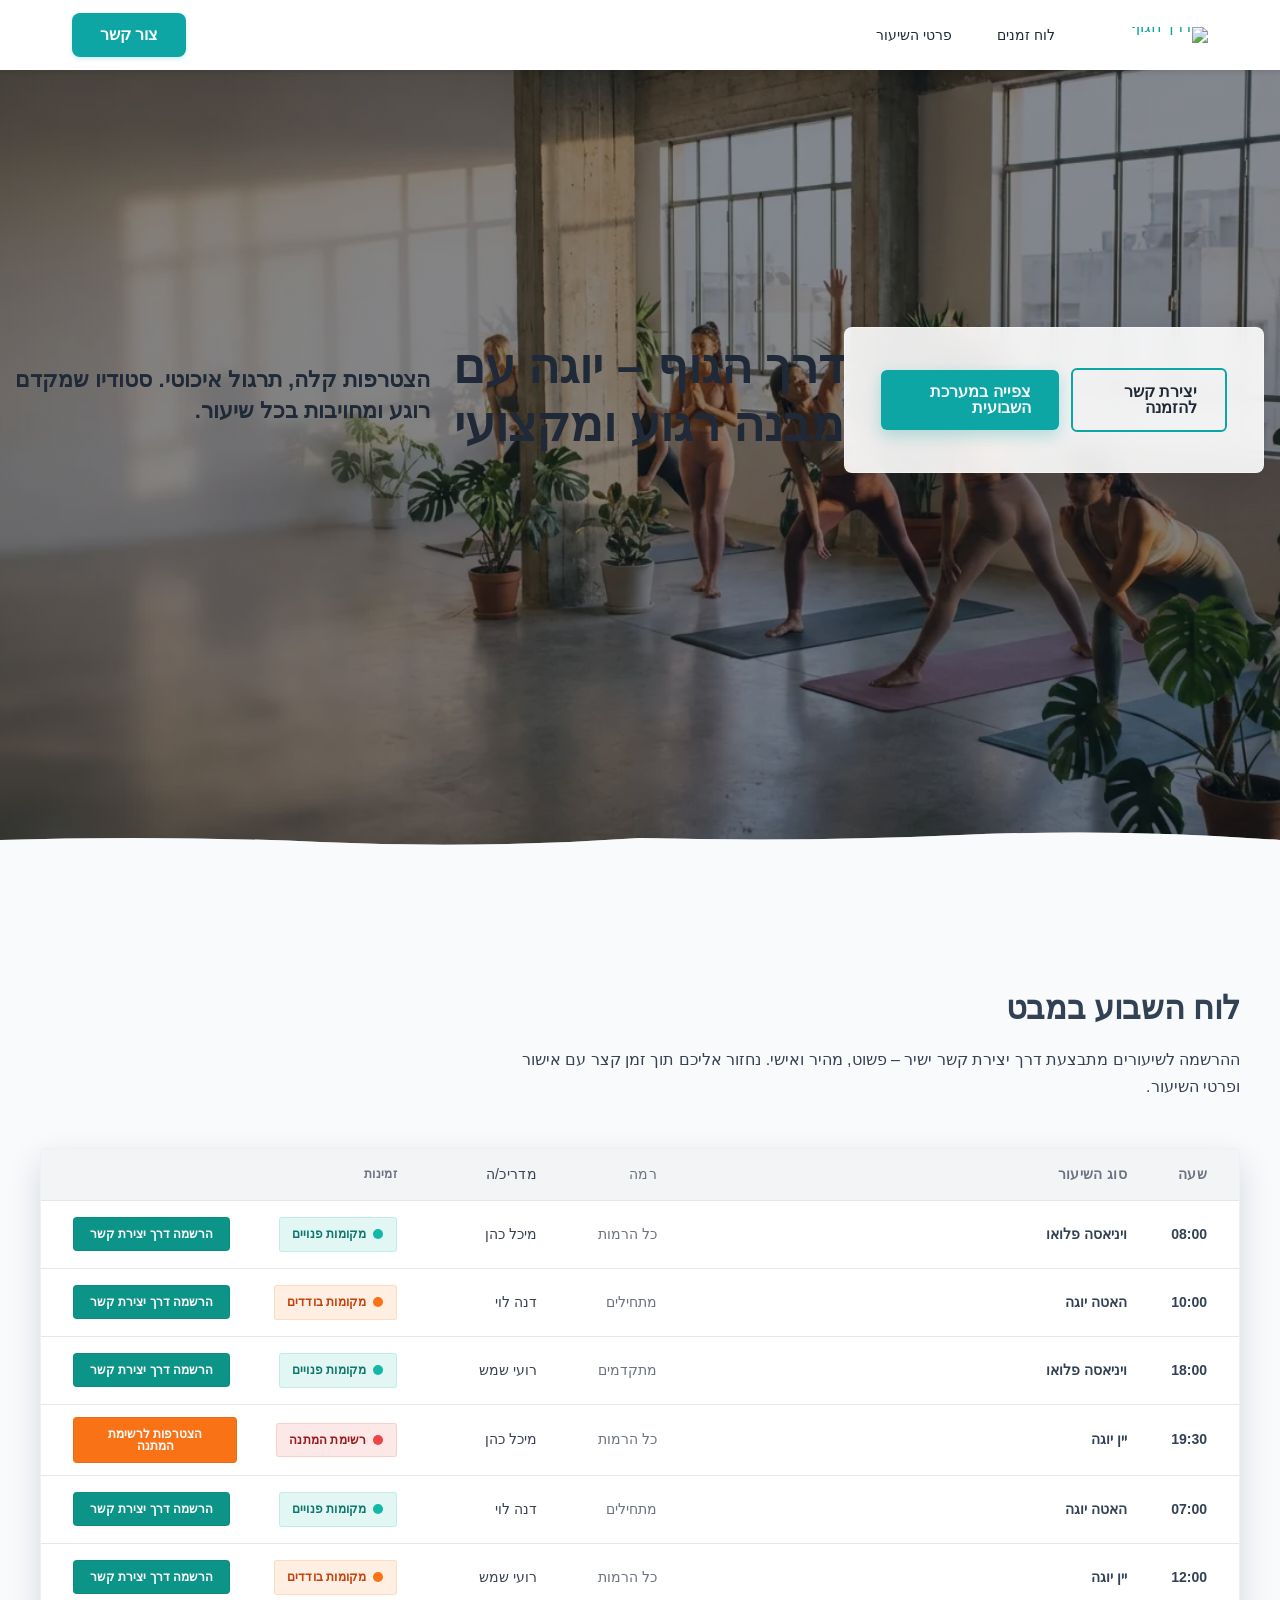
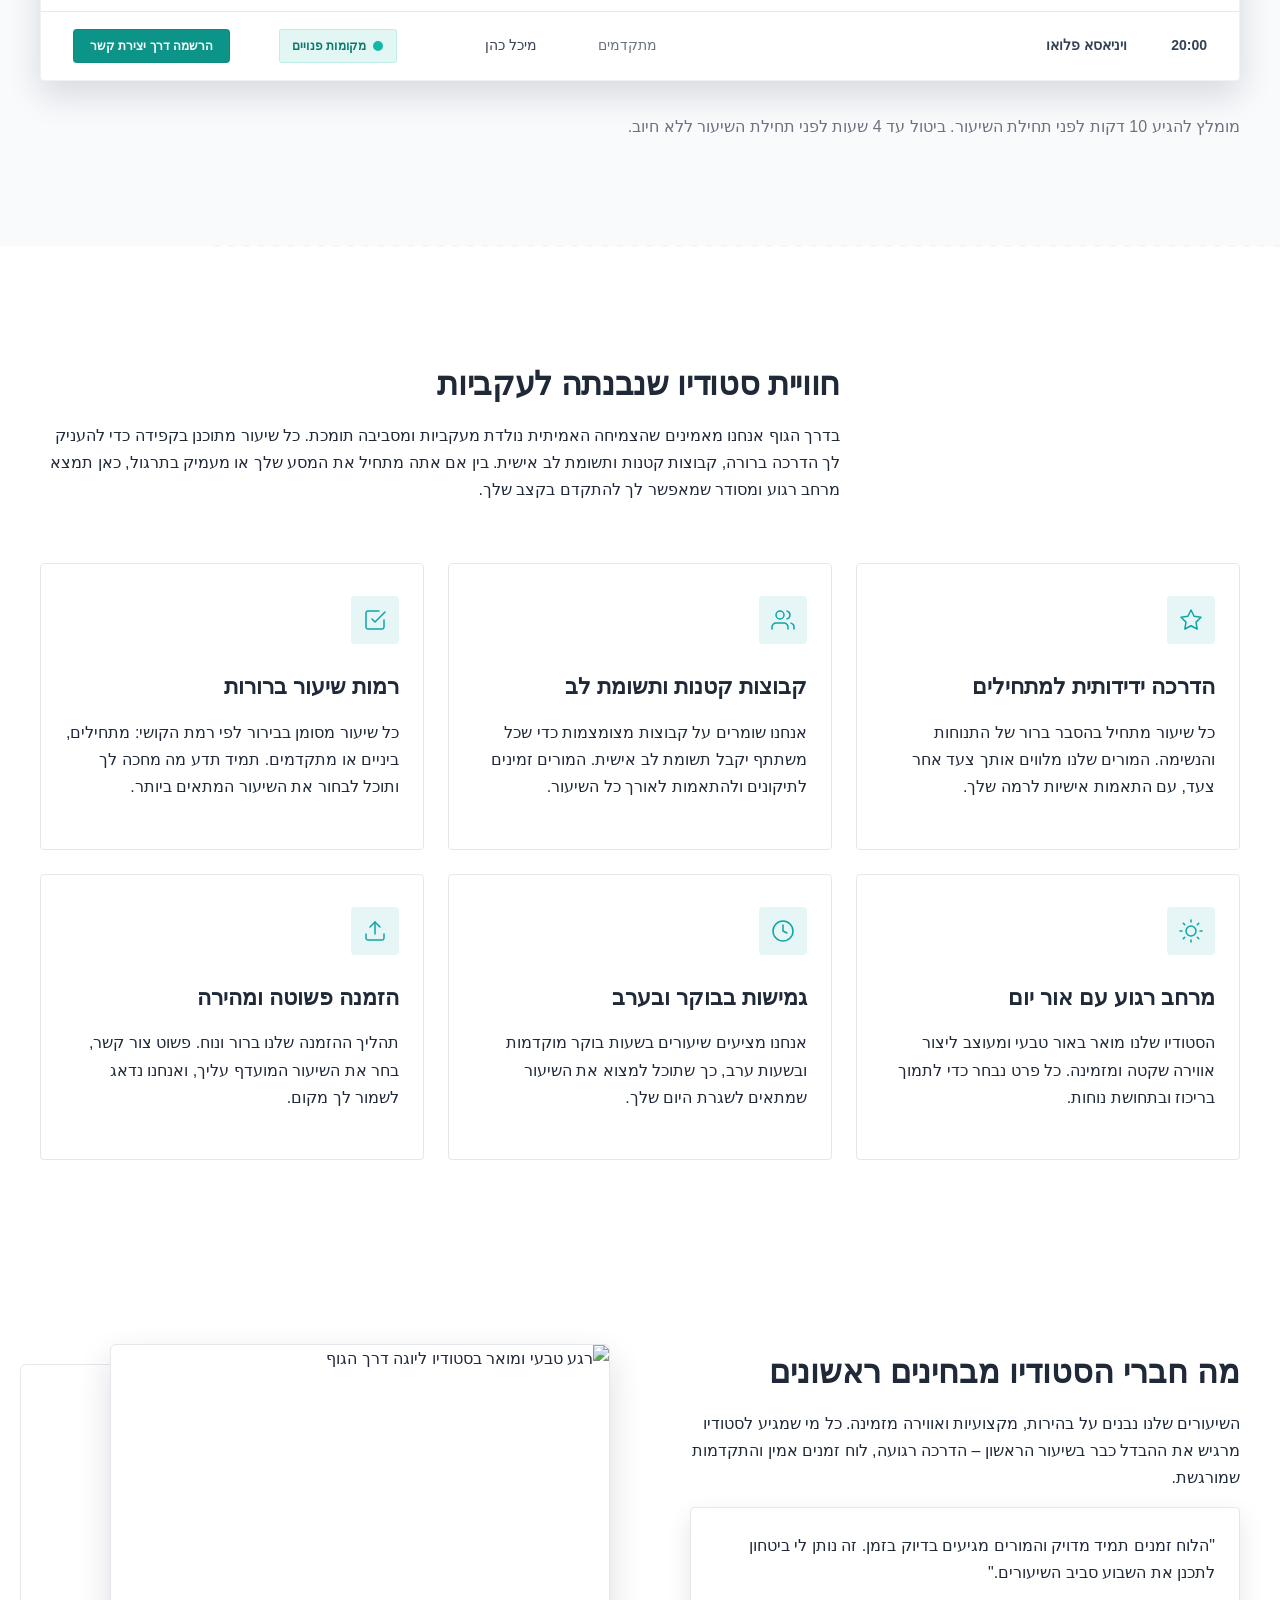
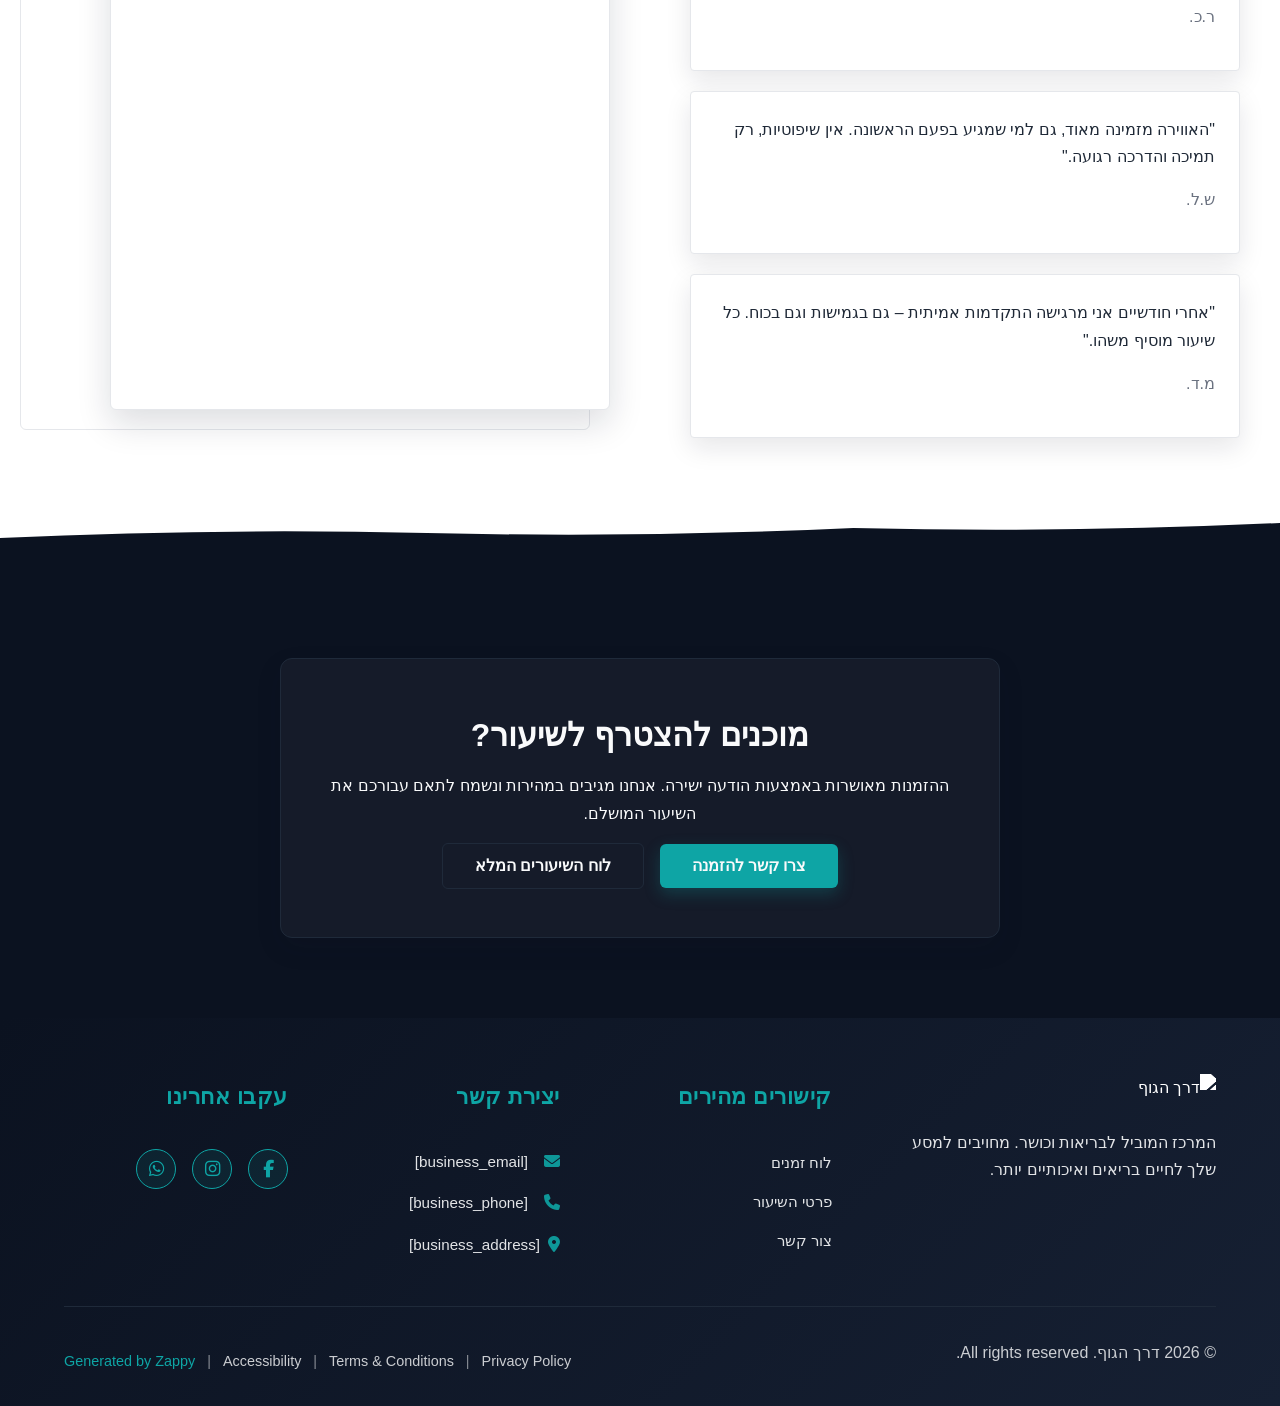
==== commit 8115421b: "Background sync: Progressive GitHub Sync" ====
--- a/public/index.html
+++ b/public/index.html
@@ -1 +1 @@
-<!doctype html><html dir="rtl" lang="he"><head><meta charset="UTF-8"><meta content="width=device-width,initial-scale=1" name="viewport"><meta content="index, follow" name="robots"><title>התחל את המסע שלך לגוף בריא ומאוזן — דרך הגוף</title><meta content="סטודיו ליוגה דרך הגוף מזמין אותך לגלות את כוח התרגול. שיעורי יוגה למתחילים ומתקדמים במרחב נעים ומקצועי. הירשם עכשיו לשיעור ניסיון ראשון!" name="description"><meta content="דרך הגוף, סטודיו ליוגה, שיעורי יוגה למתחילים, יוגה בישראל, הזמנת שיעורי יוגה" name="keywords"><link href="/assets/favicon.ico" rel="icon" type="image/x-icon"><link href="/assets/favicon-16x16.png" rel="icon" type="image/png" sizes="16x16"><link href="/assets/favicon-32x32.png" rel="icon" type="image/png" sizes="32x32"><link href="/assets/favicon-48x48.png" rel="icon" type="image/png" sizes="48x48"><link href="/assets/favicon-192x192.png" rel="icon" type="image/png" sizes="192x192"><link href="/assets/favicon-512x512.png" rel="icon" type="image/png" sizes="512x512"><link href="/assets/apple-touch-icon.png" rel="apple-touch-icon"><script>!function(){"use strict";var t="3dc478cf-0b56-4172-86f2-fead39b3aea1",e="https://api.zappy5.com/api/analytics/track",a=18e5,n=2592e6,o=!0,i=!0,r=!0;var s=function(){var e="zappy_visitor_"+t,a=null;try{if(a=localStorage.getItem(e)){var o=JSON.parse(a),i=Date.now();if(i-o.created<n)return o.lastSeen=i,localStorage.setItem(e,JSON.stringify(o)),o.id}}catch(t){console.warn("Zappy Analytics: LocalStorage not available")}var r="zv_"+Date.now()+"_"+Math.random().toString(36).substr(2,9);try{localStorage.setItem(e,JSON.stringify({id:r,created:Date.now(),lastSeen:Date.now()}))}catch(t){}return r}(),c=function(){var e="zappy_session_"+t,n=null;try{if(n=sessionStorage.getItem(e)){var o=JSON.parse(n),i=Date.now();if(i-o.timestamp<a)return o.timestamp=i,sessionStorage.setItem(e,JSON.stringify(o)),o.id}}catch(t){console.warn("Zappy Analytics: SessionStorage not available")}var r="zs_"+Date.now()+"_"+Math.random().toString(36).substr(2,9);try{sessionStorage.setItem(e,JSON.stringify({id:r,timestamp:Date.now()}))}catch(t){}return r}();function l(a,n){n=n||{};var o={website_id:t,event_type:a,page_path:window.location.pathname,referrer:document.referrer||"direct",visitor_id:s,session_id:c,metadata:n};if(navigator.sendBeacon){var i=new Blob([JSON.stringify(o)],{type:"application/json"});navigator.sendBeacon(e,i)}else fetch(e,{method:"POST",headers:{"Content-Type":"application/json"},body:JSON.stringify(o),keepalive:!0}).catch(function(t){console.warn("Zappy Analytics: Failed to track event",t)})}o&&l("pageview",{title:document.title,url:window.location.href}),i&&document.addEventListener("click",function(t){var e=t.target;if("BUTTON"===e.tagName||e.closest("button")){var a="BUTTON"===e.tagName?e:e.closest("button");l("click",{element:"button",text:a.textContent.trim().substring(0,100),id:a.id||null,class:a.className||null})}else if("A"===e.tagName||e.closest("a")){var n="A"===e.tagName?e:e.closest("a");l("navigation",{element:"link",text:n.textContent.trim().substring(0,100),href:n.href,external:n.hostname!==window.location.hostname})}},!0),r&&document.addEventListener("submit",function(t){var e=t.target;l("form_submit",{form_id:e.id||null,form_name:e.name||null,form_action:e.action||null,form_method:e.method||"GET"})},!0);var d=Date.now();window.addEventListener("beforeunload",function(){l("page_unload",{time_on_page:Math.floor((Date.now()-d)/1e3),page_path:window.location.pathname})}),window.zappyAnalytics={track:l,getVisitorId:function(){return s},getSessionId:function(){return c}}}()</script><meta content="התחל את המסע שלך לגוף בריא ומאוזן — דרך הגוף" property="og:title"><meta content="סטודיו ליוגה דרך הגוף מזמין אותך לגלות את כוח התרגול. שיעורי יוגה למתחילים ומתקדמים במרחב נעים ומקצועי. הירשם עכשיו לשיעור ניסיון ראשון!" property="og:description"><meta content="website" property="og:type"><meta content="he_IL" property="og:locale"><meta content="summary_large_image" name="twitter:card"><meta content="התחל את המסע שלך לגוף בריא ומאוזן — דרך הגוף" name="twitter:title"><meta content="סטודיו ליוגה דרך הגוף מזמין אותך לגלות את כוח התרגול. שיעורי יוגה למתחילים ומתקדמים במרחב נעים ומקצועי. הירשם עכשיו לשיעור ניסיון ראשון!" name="twitter:description"><link href="https://cdnjs.cloudflare.com/ajax/libs/font-awesome/6.4.0/css/all.min.css" rel="stylesheet"><link href="/assets/favicon.ico" rel="icon" type="image/x-icon"><link href="/assets/favicon-16x16.png" rel="icon" type="image/png" sizes="16x16"><link href="/assets/favicon-32x32.png" rel="icon" type="image/png" sizes="32x32"><link href="/assets/favicon-48x48.png" rel="icon" type="image/png" sizes="48x48"><link href="/assets/favicon-192x192.png" rel="icon" type="image/png" sizes="192x192"><link href="/assets/favicon-512x512.png" rel="icon" type="image/png" sizes="512x512"><link href="/assets/apple-touch-icon.png" rel="apple-touch-icon"><link href="https://cdn.jsdelivr.net/npm/vanilla-cookieconsent@3/dist/cookieconsent.css" rel="stylesheet"><script src="https://cdn.jsdelivr.net/npm/vanilla-cookieconsent@3/dist/cookieconsent.umd.js"></script><script src="https://cdn.jsdelivr.net/gh/mickidum/acc_toolbar/acctoolbar/acctoolbar.min.js"></script><link href="/styles.css" rel="stylesheet"><style id="zappy-dropdown-submenu-styles">#navMenu li:has(.sub-menu),.nav-menu li:has(.sub-menu),.navbar li:has(.sub-menu),nav li:has(.sub-menu){position:relative}#navMenu .sub-menu,.nav-menu .sub-menu,.navbar .sub-menu,nav .sub-menu{display:block!important;position:absolute!important;top:100%;left:0;min-width:220px;background:#fff;border-radius:8px;box-shadow:0 8px 25px rgba(0,0,0,.15);padding:8px 0;opacity:0;visibility:hidden;transform:translateY(10px);transition:all .3s ease;z-index:1000;list-style:none;pointer-events:none}#navMenu li:hover>.sub-menu,.nav-menu li:hover>.sub-menu,.navbar li:hover>.sub-menu,nav li:hover>.sub-menu{opacity:1!important;visibility:visible!important;transform:translateY(0)!important;pointer-events:auto!important}.sub-menu li{list-style:none;margin:0;padding:0}.sub-menu a{display:block!important;padding:10px 16px!important;color:#333!important;font-weight:500;text-decoration:none;white-space:nowrap;transition:background-color .2s}.sub-menu a:hover{background-color:#f5f5f5}[dir=rtl] .nav-menu .sub-menu,[dir=rtl] .navbar .sub-menu,[dir=rtl] nav .sub-menu,html[lang=ar] .nav-menu .sub-menu,html[lang=ar] .navbar .sub-menu,html[lang=ar] nav .sub-menu,html[lang=he] .nav-menu .sub-menu,html[lang=he] .navbar .sub-menu,html[lang=he] nav .sub-menu{left:auto!important;right:0!important}.sub-menu:empty,.sub-menu:not(:has(li)),.sub-menu:not(:has(li:not(.zappy-hidden-menu-item))){display:none!important;opacity:0!important;visibility:hidden!important;pointer-events:none!important}li:has(.menu-group-title):hover>.sub-menu{opacity:1!important;visibility:visible!important;transform:translateY(0)!important;pointer-events:auto!important}#navMenu>li>.menu-group-title,.nav-menu>li>.menu-group-title{display:inline-block;padding:.5rem 1rem;cursor:default;user-select:none}@media (max-width:768px){#navMenu .sub-menu,.nav-menu .sub-menu,.navbar .sub-menu,nav .sub-menu{position:static!important;transform:none!important;box-shadow:none!important;background:0 0!important;max-height:0;overflow:hidden;opacity:0;visibility:hidden;transition:max-height .3s ease,opacity .3s ease;padding:0!important;border-radius:0!important}.sub-menu.mobile-expanded{max-height:500px!important;opacity:1!important;visibility:visible!important;padding:8px 0 8px 16px!important}[dir=rtl] .sub-menu.mobile-expanded,html[lang=he] .sub-menu.mobile-expanded{padding:8px 16px 8px 0!important}#navMenu li:hover>.sub-menu,.nav-menu li:hover>.sub-menu,.navbar li:hover>.sub-menu,nav li:hover>.sub-menu{opacity:0;visibility:hidden;pointer-events:none}#navMenu li>.sub-menu.mobile-expanded,.nav-menu li>.sub-menu.mobile-expanded,.navbar li>.sub-menu.mobile-expanded,nav li>.sub-menu.mobile-expanded{opacity:1!important;visibility:visible!important;pointer-events:auto!important}#navMenu li:has(.sub-menu),.nav-menu li:has(.sub-menu),.navbar li:has(.sub-menu),nav li:has(.sub-menu){display:flex!important;flex-wrap:wrap!important;align-items:center!important;position:relative!important;min-height:44px!important}#navMenu li:has(.sub-menu)>a,.nav-menu li:has(.sub-menu)>a,.navbar li:has(.sub-menu)>a,nav li:has(.sub-menu)>a{flex:1!important;min-width:0!important}#navMenu li:has(.sub-menu)>.menu-group-title,.nav-menu li:has(.sub-menu)>.menu-group-title,.navbar li:has(.sub-menu)>.menu-group-title,nav li:has(.sub-menu)>.menu-group-title{flex:1!important;min-width:0!important;padding:0!important;line-height:inherit!important}#navMenu li:has(.sub-menu)>.sub-menu,.nav-menu li:has(.sub-menu)>.sub-menu,.navbar li:has(.sub-menu)>.sub-menu,nav li:has(.sub-menu)>.sub-menu{flex-basis:100%!important;width:100%!important}#navMenu li:has(.sub-menu)>a [class*=arrow],#navMenu li:has(.sub-menu)>a [class*=chevron],.nav-menu li:has(.sub-menu)>a .fa-angle-down,.nav-menu li:has(.sub-menu)>a .fa-chevron-down,.nav-menu li:has(.sub-menu)>a [class*=arrow],.nav-menu li:has(.sub-menu)>a [class*=chevron],nav li:has(.sub-menu)>a [class*=arrow],nav li:has(.sub-menu)>a [class*=chevron]{display:none!important;visibility:hidden!important}.mobile-submenu-toggle{display:flex!important;align-items:center!important;justify-content:center!important;width:44px!important;height:auto!important;background:0 0!important;border:none!important;cursor:pointer!important;color:var(--text-dark)!important;position:static!important;flex-shrink:0!important;align-self:stretch!important;z-index:2!important;padding:0!important;margin:0!important}.mobile-submenu-toggle::after{content:''!important;width:0!important;height:0!important;border-left:6px solid transparent!important;border-right:6px solid transparent!important;border-top:7px solid currentColor!important;transition:transform .3s ease!important}.mobile-submenu-toggle.expanded::after{transform:rotate(180deg)!important}.sub-menu a{padding:10px 0!important;display:block!important;color:var(--text-dark)!important}.navbar .sub-menu li a,.zappy-products-dropdown .sub-menu a,nav.navbar .sub-menu li a{color:var(--text-dark)!important}}@media (min-width:769px){.mobile-submenu-toggle{display:none!important}}</style><style id="zappy-widget-visibility">#mic-access-tool-box,#mic-access-tool-general-button,#mic-init-access-tool #mic-access-tool-box,#mic-init-access-tool #mic-access-tool-general-button,#mic-init-access-tool .mic-access-tool-general-button,._access-icon,._access-menu,.mic-access-tool-box,.mic-access-tool-general-button,div[id*=mic-access-tool-box]{display:none!important;visibility:hidden!important;opacity:0!important;pointer-events:none!important}</style></head><body><nav class="navbar" dir="rtl"><button aria-label="Menu" class="mobile-toggle" id="mobileToggle"><svg viewbox="0 0 24 24" fill="none" height="24" width="24" class="hamburger-icon"><path d="M3 12h18M3 6h18M3 18h18" stroke="currentColor" stroke-linecap="round" stroke-width="2"></path></svg><svg viewbox="0 0 24 24" fill="none" height="24" width="24" class="close-icon" style="display:none"><path d="M18 6L6 18M6 6l12 12" stroke="currentColor" stroke-linecap="round" stroke-width="2"></path></svg></button><button aria-label="Call" class="phone-header-btn"><svg viewbox="0 0 24 24" fill="currentColor" height="20" width="20"><path d="M22 16.92v3a2 2 0 0 1-2.18 2 19.79 19.79 0 0 1-8.63-3.07 19.5 19.5 0 0 1-6-6 19.79 19.79 0 0 1-3.07-8.67A2 2 0 0 1 4.11 2h3a2 2 0 0 1 2 1.72 12.84 12.84 0 0 0 .7 2.81 2 2 0 0 1-.45 2.11L8.09 9.91a16 16 0 0 0 6 6l1.27-1.27a2 2 0 0 1 2.11-.45 12.84 12.84 0 0 0 2.81.7A2 2 0 0 1 22 16.92z"></path></svg></button><div class="nav-container"><div class="nav-brand"><a href="/" class="logo-link"><img alt="דרך הגוף" src="/assets/logo.webp" class="logo"></a></div><ul class="nav-menu" id="navMenu"><li><a href="/schedule">לוח זמנים</a></li><li><a href="/class">פרטי השיעור</a></li></ul><div class="nav-cta-container"><a href="/contact" class="nav-cta-btn">צור קשר</a></div></div></nav><main><section class="index-hero-section" data-layout-spec="בית-hero" data-hero-type="fullscreen-card" data-zappy-bg-color="" data-zappy-bg-image="assets/site-index-hero-bg-1772487593416-ofz091.webp?v=1772487595079" data-zappy-bg-overlay-color="#0b1220" data-zappy-bg-overlay-opacity="50" data-zappy-bg-type="image" data-zappy-bg-video-type="" data-zappy-bg-video-url="" id="zappy-section-0" style="--zappy-bg-overlay:rgba(11, 18, 32, 0.5);--zappy-bg-image:url(&quot;assets/site-index-hero-bg-1772487593416-ofz091.webp?v=1772487595079&quot;);background-image:linear-gradient(rgba(11,18,32,.5),rgba(11,18,32,.5)),url(&quot;assets/site-index-hero-bg-1772487593416-ofz091.webp?v=1772487595079&quot;);background-size:cover;background-position:center center;background-repeat:no-repeat;position:relative;overflow:hidden"><img alt="סטודיו יוגה דרך הגוף - חלל תרגול שליו ומקצועי" src="/assets/site-index-hero-bg.webp" class="hero-bg zappy-editable-image" data-context="Serene yoga studio interior with natural light streaming through large windows, peaceful meditation space with wooden floors, plants, and soft neutral tones. Wide-angle view showing the calm, professional atmosphere of a wellness center. Shot from a low angle to emphasize spaciousness and tranquility." data-element-id="img-1772487137124-th45ffz7r" data-element-type="image" data-hero-background="true" data-hero-bg="true" data-placeholder="index-hero-bg" data-preserve-bg="0" data-resize-handler-attached="true" data-zappy-original-bg="hidden" height="1080" style="display:none" width="1920"><div class="hero-scrim" aria-hidden="true" data-zappy-gradient-scrim="true" data-zappy-original-bg="hidden" data-zappy-scrim-orig-opacity="" style="opacity:1;display:none"></div><h1 data-element-id="move-1772487629894-npalt560">דרך הגוף – יוגה עם מבנה רגוע ומקצועי</h1><div class="hero-content-wrapper"><div class="hero-card"><h3>הצטרפות קלה, תרגול איכוטי. סטודיו שמקדם רוגע ומחויבות בכל שיעור.</h3><div class="hero-cta-group"><a href="/schedule" class="btn-primary" data-element-id="btn-1772487137118-70eimrovm" data-element-type="button" data-native-element="true">צפייה במערכת השבועית</a><a href="/contact" class="btn-secondary-outline" data-element-id="btn-1772487137118-bz4s9ssqa" data-element-type="button" data-native-element="true">יצירת קשר להזמנה</a></div></div></div><div class="index-hero-divider-wrapper"><svg viewbox="0 0 1200 100" xmlns="http://www.w3.org/2000/svg" aria-hidden="true" data-no-icon-edit="true" preserveaspectratio="none"><defs><linearGradient id="wave-gradient" x1="0%" x2="0%" y1="0%" y2="100%"><stop offset="0%" style="stop-color:rgba(14,165,165,0.12);stop-opacity:1"></stop><stop offset="100%" style="stop-color:rgba(14,165,165,0);stop-opacity:1"></stop></linearGradient></defs><path d="M0,100 L0,40 Q150,35 300,42 T600,38 Q750,42 900,35 T1200,40 L1200,100 Z" fill="#F8FAFC"></path><path d="M0,100 L0,40 Q150,35 300,42 T600,38 Q750,42 900,35 T1200,40 L1200,100 Z" fill="#F8FAFC" opacity="0.6"></path></svg></div></section><section class="index-schedule-preview-section" data-layout-spec="בית-schedule-preview"><div class="schedule-preview-container"><div class="schedule-intro"><h2>לוח השבוע במבט</h2><p>ההרשמה לשיעורים מתבצעת דרך יצירת קשר ישיר – פשוט, מהיר ואישי. נחזור אליכם תוך זמן קצר עם אישור ופרטי השיעור.</p></div><div class="schedule-card"><div class="schedule-table"><div class="schedule-row schedule-header"><div class="schedule-cell cell-time">שעה</div><div class="schedule-cell cell-class">סוג השיעור</div><div class="schedule-cell cell-level">רמה</div><div class="schedule-cell cell-instructor">מדריכ/ה</div><div class="schedule-cell cell-availability">זמינות</div><div class="schedule-cell cell-action"></div></div><div class="schedule-row"><div class="schedule-cell cell-time">08:00</div><div class="schedule-cell cell-class">ויניאסה פלואו</div><div class="schedule-cell cell-level">כל הרמות</div><div class="schedule-cell cell-instructor">מיכל כהן</div><div class="schedule-cell cell-availability"><span class="availability-chip available"><svg viewbox="0 0 12 12" xmlns="http://www.w3.org/2000/svg" fill="none" aria-hidden="true" data-no-icon-edit="true" height="12" width="12"><circle cx="6" cy="6" r="5" fill="currentColor"></circle></svg>מקומות פנויים</span></div><div class="schedule-cell cell-action"><a href="/contact" class="btn-tableActionTeal">הרשמה דרך יצירת קשר</a></div></div><div class="schedule-row"><div class="schedule-cell cell-time">10:00</div><div class="schedule-cell cell-class">האטה יוגה</div><div class="schedule-cell cell-level">מתחילים</div><div class="schedule-cell cell-instructor">דנה לוי</div><div class="schedule-cell cell-availability"><span class="availability-chip few-spots"><svg viewbox="0 0 12 12" xmlns="http://www.w3.org/2000/svg" fill="none" aria-hidden="true" data-no-icon-edit="true" height="12" width="12"><circle cx="6" cy="6" r="5" fill="currentColor"></circle></svg>מקומות בודדים</span></div><div class="schedule-cell cell-action"><a href="/contact" class="btn-tableActionTeal">הרשמה דרך יצירת קשר</a></div></div><div class="schedule-row"><div class="schedule-cell cell-time">18:00</div><div class="schedule-cell cell-class">ויניאסה פלואו</div><div class="schedule-cell cell-level">מתקדמים</div><div class="schedule-cell cell-instructor">רועי שמש</div><div class="schedule-cell cell-availability"><span class="availability-chip available"><svg viewbox="0 0 12 12" xmlns="http://www.w3.org/2000/svg" fill="none" aria-hidden="true" data-no-icon-edit="true" height="12" width="12"><circle cx="6" cy="6" r="5" fill="currentColor"></circle></svg>מקומות פנויים</span></div><div class="schedule-cell cell-action"><a href="/contact" class="btn-tableActionTeal">הרשמה דרך יצירת קשר</a></div></div><div class="schedule-row"><div class="schedule-cell cell-time">19:30</div><div class="schedule-cell cell-class">יין יוגה</div><div class="schedule-cell cell-level">כל הרמות</div><div class="schedule-cell cell-instructor">מיכל כהן</div><div class="schedule-cell cell-availability"><span class="availability-chip waitlist"><svg viewbox="0 0 12 12" xmlns="http://www.w3.org/2000/svg" fill="none" aria-hidden="true" data-no-icon-edit="true" height="12" width="12"><circle cx="6" cy="6" r="5" fill="currentColor"></circle></svg>רשימת המתנה</span></div><div class="schedule-cell cell-action"><a href="/contact" class="btn-tableActionOrange">הצטרפות לרשימת המתנה</a></div></div><div class="schedule-row"><div class="schedule-cell cell-time">07:00</div><div class="schedule-cell cell-class">האטה יוגה</div><div class="schedule-cell cell-level">מתחילים</div><div class="schedule-cell cell-instructor">דנה לוי</div><div class="schedule-cell cell-availability"><span class="availability-chip available"><svg viewbox="0 0 12 12" xmlns="http://www.w3.org/2000/svg" fill="none" aria-hidden="true" data-no-icon-edit="true" height="12" width="12"><circle cx="6" cy="6" r="5" fill="currentColor"></circle></svg>מקומות פנויים</span></div><div class="schedule-cell cell-action"><a href="/contact" class="btn-tableActionTeal">הרשמה דרך יצירת קשר</a></div></div><div class="schedule-row"><div class="schedule-cell cell-time">12:00</div><div class="schedule-cell cell-class">יין יוגה</div><div class="schedule-cell cell-level">כל הרמות</div><div class="schedule-cell cell-instructor">רועי שמש</div><div class="schedule-cell cell-availability"><span class="availability-chip few-spots"><svg viewbox="0 0 12 12" xmlns="http://www.w3.org/2000/svg" fill="none" aria-hidden="true" data-no-icon-edit="true" height="12" width="12"><circle cx="6" cy="6" r="5" fill="currentColor"></circle></svg>מקומות בודדים</span></div><div class="schedule-cell cell-action"><a href="/contact" class="btn-tableActionTeal">הרשמה דרך יצירת קשר</a></div></div><div class="schedule-row"><div class="schedule-cell cell-time">20:00</div><div class="schedule-cell cell-class">ויניאסא פלואו</div><div class="schedule-cell cell-level">מתקדמים</div><div class="schedule-cell cell-instructor">מיכל כהן</div><div class="schedule-cell cell-availability"><span class="availability-chip available"><svg viewbox="0 0 12 12" xmlns="http://www.w3.org/2000/svg" fill="none" aria-hidden="true" data-no-icon-edit="true" height="12" width="12"><circle cx="6" cy="6" r="5" fill="currentColor"></circle></svg>מקומות פנויים</span></div><div class="schedule-cell cell-action"><a href="/contact" class="btn-tableActionTeal">הרשמה דרך יצירת קשר</a></div></div></div></div><p class="schedule-note">מומלץ להגיע 10 דקות לפני תחילת השיעור. ביטול עד 4 שעות לפני תחילת השיעור ללא חיוב.</p></div><div class="schedule-divider-wrapper"><svg viewbox="0 0 1200 60" xmlns="http://www.w3.org/2000/svg" aria-hidden="true" data-no-icon-edit="true" preserveaspectratio="none"><path d="M0,60 L0,30 L200,30 L220,30 L240,30 L260,30 L280,30 L300,30 L320,30 L340,30 L360,30 L380,30 L400,30 L420,30 L440,30 L460,30 L480,30 L500,30 L520,30 L540,30 L560,30 L580,30 L600,30 L620,30 L640,30 L660,30 L680,30 L700,30 L720,30 L740,30 L760,30 L780,30 L800,30 L820,30 L840,30 L860,30 L880,30 L900,30 L920,30 L940,30 L960,30 L980,30 L1000,30 L1020,30 L1040,30 L1060,30 L1080,30 L1100,30 L1120,30 L1140,30 L1160,30 L1180,30 L1200,30 L1200,60 Z" stroke="none" fill="#FFFFFF"></path><line opacity="0.6" stroke="var(--border-light)" stroke-dasharray="6 8" stroke-width="1" x1="200" x2="1200" y1="30" y2="30"></line></svg></div></section><section class="index-benefits-section" data-layout-spec="בית-benefits"><div class="index-benefits-container"><div class="index-benefits-intro"><h2>חוויית סטודיו שנבנתה לעקביות</h2><p>בדרך הגוף אנחנו מאמינים שהצמיחה האמיתית נולדת מעקביות ומסביבה תומכת. כל שיעור מתוכנן בקפידה כדי להעניק לך הדרכה ברורה, קבוצות קטנות ותשומת לב אישית. בין אם אתה מתחיל את המסע שלך או מעמיק בתרגול, כאן תמצא מרחב רגוע ומסודר שמאפשר לך להתקדם בקצב שלך.</p></div><div class="index-benefits-grid"><article class="index-benefits-card"><div class="index-benefits-icon-wrapper"><svg viewbox="0 0 24 24" xmlns="http://www.w3.org/2000/svg" fill="none" data-element-type="icon" data-icon-type="svg"><path d="M12 2L15.09 8.26L22 9.27L17 14.14L18.18 21.02L12 17.77L5.82 21.02L7 14.14L2 9.27L8.91 8.26L12 2Z" stroke="currentColor" stroke-linecap="round" stroke-width="1.5" stroke-linejoin="round"></path></svg></div><h3>הדרכה ידידותית למתחילים</h3><p>כל שיעור מתחיל בהסבר ברור של התנוחות והנשימה. המורים שלנו מלווים אותך צעד אחר צעד, עם התאמות אישיות לרמה שלך.</p></article><article class="index-benefits-card"><div class="index-benefits-icon-wrapper"><svg viewbox="0 0 24 24" xmlns="http://www.w3.org/2000/svg" fill="none" data-element-type="icon" data-icon-type="svg"><path d="M17 21V19C17 17.9391 16.5786 16.9217 15.8284 16.1716C15.0783 15.4214 14.0609 15 13 15H5C3.93913 15 2.92172 15.4214 2.17157 16.1716C1.42143 16.9217 1 17.9391 1 19V21" stroke="currentColor" stroke-linecap="round" stroke-width="1.5" stroke-linejoin="round"></path><path d="M9 11C11.2091 11 13 9.20914 13 7C13 4.79086 11.2091 3 9 3C6.79086 3 5 4.79086 5 7C5 9.20914 6.79086 11 9 11Z" stroke="currentColor" stroke-linecap="round" stroke-width="1.5" stroke-linejoin="round"></path><path d="M23 21V19C22.9993 18.1137 22.7044 17.2528 22.1614 16.5523C21.6184 15.8519 20.8581 15.3516 20 15.13" stroke="currentColor" stroke-linecap="round" stroke-width="1.5" stroke-linejoin="round"></path><path d="M16 3.13C16.8604 3.35031 17.623 3.85071 18.1676 4.55232C18.7122 5.25392 19.0078 6.11683 19.0078 7.005C19.0078 7.89318 18.7122 8.75608 18.1676 9.45769C17.623 10.1593 16.8604 10.6597 16 10.88" stroke="currentColor" stroke-linecap="round" stroke-width="1.5" stroke-linejoin="round"></path></svg></div><h3>קבוצות קטנות ותשומת לב</h3><p>אנחנו שומרים על קבוצות מצומצמות כדי שכל משתתף יקבל תשומת לב אישית. המורים זמינים לתיקונים ולהתאמות לאורך כל השיעור.</p></article><article class="index-benefits-card"><div class="index-benefits-icon-wrapper"><svg viewbox="0 0 24 24" xmlns="http://www.w3.org/2000/svg" fill="none" data-element-type="icon" data-icon-type="svg"><path d="M9 11L12 14L22 4" stroke="currentColor" stroke-linecap="round" stroke-width="1.5" stroke-linejoin="round"></path><path d="M21 12V19C21 19.5304 20.7893 20.0391 20.4142 20.4142C20.0391 20.7893 19.5304 21 19 21H5C4.46957 21 3.96086 20.7893 3.58579 20.4142C3.21071 20.0391 3 19.5304 3 19V5C3 4.46957 3.21071 3.96086 3.58579 3.58579C3.96086 3.21071 4.46957 3 5 3H16" stroke="currentColor" stroke-linecap="round" stroke-width="1.5" stroke-linejoin="round"></path></svg></div><h3>רמות שיעור ברורות</h3><p>כל שיעור מסומן בבירור לפי רמת הקושי: מתחילים, ביניים או מתקדמים. תמיד תדע מה מחכה לך ותוכל לבחור את השיעור המתאים ביותר.</p></article><article class="index-benefits-card"><div class="index-benefits-icon-wrapper"><svg viewbox="0 0 24 24" xmlns="http://www.w3.org/2000/svg" fill="none" data-element-type="icon" data-icon-type="svg"><circle cx="12" cy="12" r="5" stroke="currentColor" stroke-linecap="round" stroke-linejoin="round" stroke-width="1.5"></circle><path d="M12 1V3" stroke="currentColor" stroke-linecap="round" stroke-width="1.5" stroke-linejoin="round"></path><path d="M12 21V23" stroke="currentColor" stroke-linecap="round" stroke-width="1.5" stroke-linejoin="round"></path><path d="M4.22 4.22L5.64 5.64" stroke="currentColor" stroke-linecap="round" stroke-width="1.5" stroke-linejoin="round"></path><path d="M18.36 18.36L19.78 19.78" stroke="currentColor" stroke-linecap="round" stroke-width="1.5" stroke-linejoin="round"></path><path d="M1 12H3" stroke="currentColor" stroke-linecap="round" stroke-width="1.5" stroke-linejoin="round"></path><path d="M21 12H23" stroke="currentColor" stroke-linecap="round" stroke-width="1.5" stroke-linejoin="round"></path><path d="M4.22 19.78L5.64 18.36" stroke="currentColor" stroke-linecap="round" stroke-width="1.5" stroke-linejoin="round"></path><path d="M18.36 5.64L19.78 4.22" stroke="currentColor" stroke-linecap="round" stroke-width="1.5" stroke-linejoin="round"></path></svg></div><h3>מרחב רגוע עם אור יום</h3><p>הסטודיו שלנו מואר באור טבעי ומעוצב ליצור אווירה שקטה ומזמינה. כל פרט נבחר כדי לתמוך בריכוז ובתחושת נוחות.</p></article><article class="index-benefits-card"><div class="index-benefits-icon-wrapper"><svg viewbox="0 0 24 24" xmlns="http://www.w3.org/2000/svg" fill="none" data-element-type="icon" data-icon-type="svg"><circle cx="12" cy="12" r="10" stroke="currentColor" stroke-linecap="round" stroke-linejoin="round" stroke-width="1.5"></circle><path d="M12 6V12L16 14" stroke="currentColor" stroke-linecap="round" stroke-width="1.5" stroke-linejoin="round"></path></svg></div><h3>גמישות בבוקר ובערב</h3><p>אנחנו מציעים שיעורים בשעות בוקר מוקדמות ובשעות ערב, כך שתוכל למצוא את השיעור שמתאים לשגרת היום שלך.</p></article><article class="index-benefits-card"><div class="index-benefits-icon-wrapper"><svg viewbox="0 0 24 24" xmlns="http://www.w3.org/2000/svg" fill="none" data-element-type="icon" data-icon-type="svg"><path d="M21 15V19C21 19.5304 20.7893 20.0391 20.4142 20.4142C20.0391 20.7893 19.5304 21 19 21H5C4.46957 21 3.96086 20.7893 3.58579 20.4142C3.21071 20.0391 3 19.5304 3 19V15" stroke="currentColor" stroke-linecap="round" stroke-width="1.5" stroke-linejoin="round"></path><path d="M17 8L12 3L7 8" stroke="currentColor" stroke-linecap="round" stroke-width="1.5" stroke-linejoin="round"></path><path d="M12 3V15" stroke="currentColor" stroke-linecap="round" stroke-width="1.5" stroke-linejoin="round"></path></svg></div><h3>הזמנה פשוטה ומהירה</h3><p>תהליך ההזמנה שלנו ברור ונוח. פשוט צור קשר, בחר את השיעור המועדף עליך, ואנחנו נדאג לשמור לך מקום.</p></article></div></div><div class="index-benefits-divider-wrapper"><svg viewbox="0 0 1200 24" xmlns="http://www.w3.org/2000/svg" aria-hidden="true" data-no-icon-edit="true" preserveaspectratio="none"><path d="M0,24 L0,12 Q60,8 120,13 T240,10 Q300,14 360,9 T480,12 Q540,10 600,14 T720,9 Q780,13 840,10 T960,14 Q1020,9 1080,13 T1200,12 L1200,24 Z" fill="#FFFFFF"></path></svg></div></section><section class="index-testimonials-section" data-layout-spec="בית-testimonials"><div class="index-testimonials-container"><div class="index-testimonials-content"><h2>מה חברי הסטודיו מבחינים ראשונים</h2><p>השיעורים שלנו נבנים על בהירות, מקצועיות ואווירה מזמינה. כל מי שמגיע לסטודיו מרגיש את ההבדל כבר בשיעור הראשון – הדרכה רגועה, לוח זמנים אמין והתקדמות שמורגשת.</p><div class="index-testimonials-grid"><div class="index-testimonials-card"><p class="index-testimonials-quote">"הלוח זמנים תמיד מדויק והמורים מגיעים בדיוק בזמן. זה נותן לי ביטחון לתכנן את השבוע סביב השיעורים."</p><p class="index-testimonials-attribution">ר.כ.</p></div><div class="index-testimonials-card"><p class="index-testimonials-quote">"האווירה מזמינה מאוד, גם למי שמגיע בפעם הראשונה. אין שיפוטיות, רק תמיכה והדרכה רגועה."</p><p class="index-testimonials-attribution">ש.ל.</p></div><div class="index-testimonials-card"><p class="index-testimonials-quote">"אחרי חודשיים אני מרגישה התקדמות אמיתית – גם בגמישות וגם בכוח. כל שיעור מוסיף משהו."</p><p class="index-testimonials-attribution">מ.ד.</p></div></div></div><div class="index-testimonials-image-wrapper"><div class="index-testimonials-backplate"></div><div class="index-testimonials-image-card"><img alt="רגע טבעי ומואר בסטודיו ליוגה דרך הגוף" src="/assets/site-index-testimonials-image-1.webp" data-context="Bright, natural yoga studio moment during daytime with soft sunlight streaming through large windows. A peaceful yoga class in progress with students on mats in various poses, instructor guiding gently. Minimal props visible (blocks, straps neatly arranged). Clean wooden floor, white walls, plants in background. Warm, welcoming atmosphere. Natural light photography, authentic studio environment for דרך הגוף yoga studio." data-placeholder="index-testimonials-image-1" height="800" width="600"></div></div></div><div class="index-testimonials-divider-wrapper"><svg viewbox="0 0 1200 120" xmlns="http://www.w3.org/2000/svg" aria-hidden="true" data-no-icon-edit="true" preserveaspectratio="none"><path d="M0,120 L0,80 Q200,70 400,75 T800,70 Q1000,75 1200,65 L1200,120 Z" fill="var(--bg-dark)"></path></svg></div></section><section class="index-cta-section" data-layout-spec="בית-cta"><div class="index-cta-container"><div class="index-cta-card"><h2>מוכנים להצטרף לשיעור?</h2><p>ההזמנות מאושרות באמצעות הודעה ישירה. אנחנו מגיבים במהירות ונשמח לתאם עבורכם את השיעור המושלם.</p><div class="index-cta-buttons"><a href="/contact" class="btn-primary">צרו קשר להזמנה</a><a href="/schedule" class="btn-secondary-outline">לוח השיעורים המלא</a></div></div></div></section></main><footer class="site-footer" dir="rtl"><div class="footer-container"><div class="footer-top"><div class="footer-column footer-about"><img alt="דרך הגוף" src="/assets/logo.webp" class="logo"><p class="footer-description">המרכז המוביל לבריאות וכושר. מחויבים למסע שלך לחיים בריאים ואיכותיים יותר.</p></div><div class="footer-column footer-links"><h3 class="footer-heading">קישורים מהירים</h3><ul class="footer-nav"><li><a href="/schedule">לוח זמנים</a></li><li><a href="/class">פרטי השיעור</a></li><li><a href="/contact">צור קשר</a></li></ul></div><div class="footer-column footer-contact"><h3 class="footer-heading">יצירת קשר</h3><ul class="contact-list"><li><i class="fas fa-envelope"></i><a href="mailto:[business_email]">[business_email]</a></li><li><i class="fas fa-phone"></i><a href="tel:[business_phone]">[business_phone]</a></li><li><a href="/"><i class="fas fa-map-marker-alt"></i><span>[business_address]</span></a></li></ul></div><div class="footer-column footer-social"><h3 class="footer-heading">עקבו אחרינו</h3><div class="social-links"><a href="[facebook_handle]" class="social-icon" aria-label="Facebook"><i class="fab fa-facebook-f"></i></a><a href="[instagram_handle]" class="social-icon" aria-label="Instagram"><i class="fab fa-instagram"></i></a><a href="[whatsapp_handle]" class="social-icon" aria-label="WhatsApp"><i class="fab fa-whatsapp"></i></a></div></div></div><div class="footer-bottom"><div class="footer-bottom-content"><div class="copyright"><p>© 2026 דרך הגוף. All rights reserved.</p></div><div class="footer-legal"><a href="/privacy">Privacy Policy</a><span class="separator">|</span><a href="/terms">Terms &amp; Conditions</a><span class="separator">|</span><a href="/accessibility">Accessibility</a><span class="separator">|</span><a href="https://zappy5.com" class="zappy-attribution" target="_blank">Generated by Zappy</a></div></div></div></div></footer><a href="https://wa.me/[whatsapp_handle]" class="whatsapp-float" aria-label="WhatsApp"><i class="fab fa-whatsapp"></i></a><div data-integration="accessibility:toolbar"></div><script src="/script.js"></script><script id="zappy-mobile-submenu-script">!function(){function e(){if(window.innerWidth>768)return document.querySelectorAll(".mobile-submenu-toggle").forEach(function(e){e.remove()}),void document.querySelectorAll(".sub-menu.mobile-expanded").forEach(function(e){e.classList.remove("mobile-expanded")});document.querySelectorAll(".nav-menu li:has(.sub-menu), nav li:has(.sub-menu), .navbar li:has(.sub-menu), #navMenu li:has(.sub-menu)").forEach(function(e){if(!e.querySelector(".mobile-submenu-toggle")){var t=e.querySelector(".sub-menu"),n=e.querySelector(":scope > a");if(t&&n){var o=document.createElement("button");o.className="mobile-submenu-toggle",o.setAttribute("aria-label","Toggle submenu"),o.setAttribute("type","button"),n.insertAdjacentElement("afterend",o),o.addEventListener("click",function(e){e.preventDefault(),e.stopPropagation(),document.querySelectorAll(".sub-menu.mobile-expanded").forEach(function(e){if(e!==t){e.classList.remove("mobile-expanded");var n=e.parentElement.querySelector(".mobile-submenu-toggle");n&&n.classList.remove("expanded")}}),t.classList.toggle("mobile-expanded"),o.classList.toggle("expanded")})}}})}var t;"loading"===document.readyState?document.addEventListener("DOMContentLoaded",e):e(),window.addEventListener("resize",function(){clearTimeout(t),t=setTimeout(e,250)});var n=new MutationObserver(function(t){t.forEach(function(t){if("attributes"===t.type){var n=t.target;n.classList&&(n.classList.contains("active")||n.classList.contains("open"))&&setTimeout(e,100)}})});setTimeout(function(){document.querySelectorAll(".mobile-menu, .nav-menu, #navMenu, nav").forEach(function(e){n.observe(e,{attributes:!0,attributeFilter:["class","style"]})})},500)}()</script></body></html>+<!doctype html><html dir="rtl" lang="he"><head><meta charset="UTF-8"><meta content="width=device-width,initial-scale=1" name="viewport"><meta content="index, follow" name="robots"><title>התחל את המסע שלך לגוף בריא ומאוזן — דרך הגוף</title><meta content="סטודיו ליוגה דרך הגוף מזמין אותך לגלות את כוח התרגול. שיעורי יוגה למתחילים ומתקדמים במרחב נעים ומקצועי. הירשם עכשיו לשיעור ניסיון ראשון!" name="description"><meta content="דרך הגוף, סטודיו ליוגה, שיעורי יוגה למתחילים, יוגה בישראל, הזמנת שיעורי יוגה" name="keywords"><link href="/assets/favicon.ico" rel="icon" type="image/x-icon"><link href="/assets/favicon-16x16.png" rel="icon" type="image/png" sizes="16x16"><link href="/assets/favicon-32x32.png" rel="icon" type="image/png" sizes="32x32"><link href="/assets/favicon-48x48.png" rel="icon" type="image/png" sizes="48x48"><link href="/assets/favicon-192x192.png" rel="icon" type="image/png" sizes="192x192"><link href="/assets/favicon-512x512.png" rel="icon" type="image/png" sizes="512x512"><link href="/assets/apple-touch-icon.png" rel="apple-touch-icon"><script>!function(){"use strict";var t="3dc478cf-0b56-4172-86f2-fead39b3aea1",e="https://api.zappy5.com/api/analytics/track",a=18e5,n=2592e6,o=!0,i=!0,r=!0;var s=function(){var e="zappy_visitor_"+t,a=null;try{if(a=localStorage.getItem(e)){var o=JSON.parse(a),i=Date.now();if(i-o.created<n)return o.lastSeen=i,localStorage.setItem(e,JSON.stringify(o)),o.id}}catch(t){console.warn("Zappy Analytics: LocalStorage not available")}var r="zv_"+Date.now()+"_"+Math.random().toString(36).substr(2,9);try{localStorage.setItem(e,JSON.stringify({id:r,created:Date.now(),lastSeen:Date.now()}))}catch(t){}return r}(),c=function(){var e="zappy_session_"+t,n=null;try{if(n=sessionStorage.getItem(e)){var o=JSON.parse(n),i=Date.now();if(i-o.timestamp<a)return o.timestamp=i,sessionStorage.setItem(e,JSON.stringify(o)),o.id}}catch(t){console.warn("Zappy Analytics: SessionStorage not available")}var r="zs_"+Date.now()+"_"+Math.random().toString(36).substr(2,9);try{sessionStorage.setItem(e,JSON.stringify({id:r,timestamp:Date.now()}))}catch(t){}return r}();function l(a,n){n=n||{};var o={website_id:t,event_type:a,page_path:window.location.pathname,referrer:document.referrer||"direct",visitor_id:s,session_id:c,metadata:n};if(navigator.sendBeacon){var i=new Blob([JSON.stringify(o)],{type:"application/json"});navigator.sendBeacon(e,i)}else fetch(e,{method:"POST",headers:{"Content-Type":"application/json"},body:JSON.stringify(o),keepalive:!0}).catch(function(t){console.warn("Zappy Analytics: Failed to track event",t)})}o&&l("pageview",{title:document.title,url:window.location.href}),i&&document.addEventListener("click",function(t){var e=t.target;if("BUTTON"===e.tagName||e.closest("button")){var a="BUTTON"===e.tagName?e:e.closest("button");l("click",{element:"button",text:a.textContent.trim().substring(0,100),id:a.id||null,class:a.className||null})}else if("A"===e.tagName||e.closest("a")){var n="A"===e.tagName?e:e.closest("a");l("navigation",{element:"link",text:n.textContent.trim().substring(0,100),href:n.href,external:n.hostname!==window.location.hostname})}},!0),r&&document.addEventListener("submit",function(t){var e=t.target;l("form_submit",{form_id:e.id||null,form_name:e.name||null,form_action:e.action||null,form_method:e.method||"GET"})},!0);var d=Date.now();window.addEventListener("beforeunload",function(){l("page_unload",{time_on_page:Math.floor((Date.now()-d)/1e3),page_path:window.location.pathname})}),window.zappyAnalytics={track:l,getVisitorId:function(){return s},getSessionId:function(){return c}}}()</script><meta content="התחל את המסע שלך לגוף בריא ומאוזן — דרך הגוף" property="og:title"><meta content="סטודיו ליוגה דרך הגוף מזמין אותך לגלות את כוח התרגול. שיעורי יוגה למתחילים ומתקדמים במרחב נעים ומקצועי. הירשם עכשיו לשיעור ניסיון ראשון!" property="og:description"><meta content="website" property="og:type"><meta content="he_IL" property="og:locale"><meta content="summary_large_image" name="twitter:card"><meta content="התחל את המסע שלך לגוף בריא ומאוזן — דרך הגוף" name="twitter:title"><meta content="סטודיו ליוגה דרך הגוף מזמין אותך לגלות את כוח התרגול. שיעורי יוגה למתחילים ומתקדמים במרחב נעים ומקצועי. הירשם עכשיו לשיעור ניסיון ראשון!" name="twitter:description"><link href="https://cdnjs.cloudflare.com/ajax/libs/font-awesome/6.4.0/css/all.min.css" rel="stylesheet"><link href="/assets/favicon.ico" rel="icon" type="image/x-icon"><link href="/assets/favicon-16x16.png" rel="icon" type="image/png" sizes="16x16"><link href="/assets/favicon-32x32.png" rel="icon" type="image/png" sizes="32x32"><link href="/assets/favicon-48x48.png" rel="icon" type="image/png" sizes="48x48"><link href="/assets/favicon-192x192.png" rel="icon" type="image/png" sizes="192x192"><link href="/assets/favicon-512x512.png" rel="icon" type="image/png" sizes="512x512"><link href="/assets/apple-touch-icon.png" rel="apple-touch-icon"><link href="https://cdn.jsdelivr.net/npm/vanilla-cookieconsent@3/dist/cookieconsent.css" rel="stylesheet"><script src="https://cdn.jsdelivr.net/npm/vanilla-cookieconsent@3/dist/cookieconsent.umd.js"></script><script src="https://cdn.jsdelivr.net/gh/mickidum/acc_toolbar/acctoolbar/acctoolbar.min.js"></script><link href="/styles.css" rel="stylesheet"><style id="zappy-dropdown-submenu-styles">#navMenu li:has(.sub-menu),.nav-menu li:has(.sub-menu),.navbar li:has(.sub-menu),nav li:has(.sub-menu){position:relative}#navMenu .sub-menu,.nav-menu .sub-menu,.navbar .sub-menu,nav .sub-menu{display:block!important;position:absolute!important;top:100%;left:0;min-width:220px;background:#fff;border-radius:8px;box-shadow:0 8px 25px rgba(0,0,0,.15);padding:8px 0;opacity:0;visibility:hidden;transform:translateY(10px);transition:all .3s ease;z-index:1000;list-style:none;pointer-events:none}#navMenu li:hover>.sub-menu,.nav-menu li:hover>.sub-menu,.navbar li:hover>.sub-menu,nav li:hover>.sub-menu{opacity:1!important;visibility:visible!important;transform:translateY(0)!important;pointer-events:auto!important}.sub-menu li{list-style:none;margin:0;padding:0}.sub-menu a{display:block!important;padding:10px 16px!important;color:#333!important;font-weight:500;text-decoration:none;white-space:nowrap;transition:background-color .2s}.sub-menu a:hover{background-color:#f5f5f5}[dir=rtl] .nav-menu .sub-menu,[dir=rtl] .navbar .sub-menu,[dir=rtl] nav .sub-menu,html[lang=ar] .nav-menu .sub-menu,html[lang=ar] .navbar .sub-menu,html[lang=ar] nav .sub-menu,html[lang=he] .nav-menu .sub-menu,html[lang=he] .navbar .sub-menu,html[lang=he] nav .sub-menu{left:auto!important;right:0!important}.sub-menu:empty,.sub-menu:not(:has(li)),.sub-menu:not(:has(li:not(.zappy-hidden-menu-item))){display:none!important;opacity:0!important;visibility:hidden!important;pointer-events:none!important}li:has(.menu-group-title):hover>.sub-menu{opacity:1!important;visibility:visible!important;transform:translateY(0)!important;pointer-events:auto!important}#navMenu>li>.menu-group-title,.nav-menu>li>.menu-group-title{display:inline-block;padding:.5rem 1rem;cursor:default;user-select:none}@media (max-width:768px){#navMenu .sub-menu,.nav-menu .sub-menu,.navbar .sub-menu,nav .sub-menu{position:static!important;transform:none!important;box-shadow:none!important;background:0 0!important;max-height:0;overflow:hidden;opacity:0;visibility:hidden;transition:max-height .3s ease,opacity .3s ease;padding:0!important;border-radius:0!important}.sub-menu.mobile-expanded{max-height:500px!important;opacity:1!important;visibility:visible!important;padding:8px 0 8px 16px!important}[dir=rtl] .sub-menu.mobile-expanded,html[lang=he] .sub-menu.mobile-expanded{padding:8px 16px 8px 0!important}#navMenu li:hover>.sub-menu,.nav-menu li:hover>.sub-menu,.navbar li:hover>.sub-menu,nav li:hover>.sub-menu{opacity:0;visibility:hidden;pointer-events:none}#navMenu li>.sub-menu.mobile-expanded,.nav-menu li>.sub-menu.mobile-expanded,.navbar li>.sub-menu.mobile-expanded,nav li>.sub-menu.mobile-expanded{opacity:1!important;visibility:visible!important;pointer-events:auto!important}#navMenu li:has(.sub-menu),.nav-menu li:has(.sub-menu),.navbar li:has(.sub-menu),nav li:has(.sub-menu){display:flex!important;flex-wrap:wrap!important;align-items:center!important;position:relative!important;min-height:44px!important}#navMenu li:has(.sub-menu)>a,.nav-menu li:has(.sub-menu)>a,.navbar li:has(.sub-menu)>a,nav li:has(.sub-menu)>a{flex:1!important;min-width:0!important}#navMenu li:has(.sub-menu)>.menu-group-title,.nav-menu li:has(.sub-menu)>.menu-group-title,.navbar li:has(.sub-menu)>.menu-group-title,nav li:has(.sub-menu)>.menu-group-title{flex:1!important;min-width:0!important;padding:0!important;line-height:inherit!important}#navMenu li:has(.sub-menu)>.sub-menu,.nav-menu li:has(.sub-menu)>.sub-menu,.navbar li:has(.sub-menu)>.sub-menu,nav li:has(.sub-menu)>.sub-menu{flex-basis:100%!important;width:100%!important}#navMenu li:has(.sub-menu)>a [class*=arrow],#navMenu li:has(.sub-menu)>a [class*=chevron],.nav-menu li:has(.sub-menu)>a .fa-angle-down,.nav-menu li:has(.sub-menu)>a .fa-chevron-down,.nav-menu li:has(.sub-menu)>a [class*=arrow],.nav-menu li:has(.sub-menu)>a [class*=chevron],nav li:has(.sub-menu)>a [class*=arrow],nav li:has(.sub-menu)>a [class*=chevron]{display:none!important;visibility:hidden!important}.mobile-submenu-toggle{display:flex!important;align-items:center!important;justify-content:center!important;width:44px!important;height:auto!important;background:0 0!important;border:none!important;cursor:pointer!important;color:var(--text-dark)!important;position:static!important;flex-shrink:0!important;align-self:stretch!important;z-index:2!important;padding:0!important;margin:0!important}.mobile-submenu-toggle::after{content:''!important;width:0!important;height:0!important;border-left:6px solid transparent!important;border-right:6px solid transparent!important;border-top:7px solid currentColor!important;transition:transform .3s ease!important}.mobile-submenu-toggle.expanded::after{transform:rotate(180deg)!important}.sub-menu a{padding:10px 0!important;display:block!important;color:var(--text-dark)!important}.navbar .sub-menu li a,.zappy-products-dropdown .sub-menu a,nav.navbar .sub-menu li a{color:var(--text-dark)!important}}@media (min-width:769px){.mobile-submenu-toggle{display:none!important}}</style><style id="zappy-widget-visibility">#mic-access-tool-box,#mic-access-tool-general-button,#mic-init-access-tool #mic-access-tool-box,#mic-init-access-tool #mic-access-tool-general-button,#mic-init-access-tool .mic-access-tool-general-button,._access-icon,._access-menu,.mic-access-tool-box,.mic-access-tool-general-button,div[id*=mic-access-tool-box]{display:none!important;visibility:hidden!important;opacity:0!important;pointer-events:none!important}</style></head><body><nav class="navbar" dir="rtl"><button aria-label="Menu" class="mobile-toggle" id="mobileToggle"><svg viewbox="0 0 24 24" fill="none" height="24" width="24" class="hamburger-icon"><path d="M3 12h18M3 6h18M3 18h18" stroke="currentColor" stroke-linecap="round" stroke-width="2"></path></svg><svg viewbox="0 0 24 24" fill="none" height="24" width="24" class="close-icon" style="display:none"><path d="M18 6L6 18M6 6l12 12" stroke="currentColor" stroke-linecap="round" stroke-width="2"></path></svg></button><button aria-label="Call" class="phone-header-btn"><svg viewbox="0 0 24 24" fill="currentColor" height="20" width="20"><path d="M22 16.92v3a2 2 0 0 1-2.18 2 19.79 19.79 0 0 1-8.63-3.07 19.5 19.5 0 0 1-6-6 19.79 19.79 0 0 1-3.07-8.67A2 2 0 0 1 4.11 2h3a2 2 0 0 1 2 1.72 12.84 12.84 0 0 0 .7 2.81 2 2 0 0 1-.45 2.11L8.09 9.91a16 16 0 0 0 6 6l1.27-1.27a2 2 0 0 1 2.11-.45 12.84 12.84 0 0 0 2.81.7A2 2 0 0 1 22 16.92z"></path></svg></button><div class="nav-container"><div class="nav-brand"><a href="/" class="logo-link"><img alt="דרך הגוף" src="/assets/logo.webp" class="logo"></a></div><ul class="nav-menu" id="navMenu"><li><a href="/schedule">לוח זמנים</a></li><li><a href="/class">פרטי השיעור</a></li></ul><div class="nav-cta-container"><a href="/contact" class="nav-cta-btn">צור קשר</a></div></div></nav><main><section class="index-hero-section" data-layout-spec="בית-hero" data-hero-type="fullscreen-card" data-zappy-bg-color="" data-zappy-bg-image="assets/site-index-hero-bg-1772487593416-ofz091.webp?v=1772487595079" data-zappy-bg-overlay-color="#0b1220" data-zappy-bg-overlay-opacity="50" data-zappy-bg-type="image" data-zappy-bg-video-type="" data-zappy-bg-video-url="" id="zappy-section-0" style="--zappy-bg-overlay:rgba(11, 18, 32, 0.5);--zappy-bg-image:url(&quot;assets/site-index-hero-bg-1772487593416-ofz091.webp?v=1772487595079&quot;);background-image:linear-gradient(rgba(11,18,32,.5),rgba(11,18,32,.5)),url(&quot;assets/site-index-hero-bg-1772487593416-ofz091.webp?v=1772487595079&quot;);background-size:cover;background-position:center center;background-repeat:no-repeat;position:relative;overflow:hidden"><img alt="סטודיו יוגה דרך הגוף - חלל תרגול שליו ומקצועי" src="/assets/site-index-hero-bg.webp" class="hero-bg zappy-editable-image" data-context="Serene yoga studio interior with natural light streaming through large windows, peaceful meditation space with wooden floors, plants, and soft neutral tones. Wide-angle view showing the calm, professional atmosphere of a wellness center. Shot from a low angle to emphasize spaciousness and tranquility." data-element-id="img-1772487137124-th45ffz7r" data-element-type="image" data-hero-background="true" data-hero-bg="true" data-placeholder="index-hero-bg" data-preserve-bg="0" data-resize-handler-attached="true" data-zappy-original-bg="hidden" height="1080" style="display:none" width="1920"><div class="hero-scrim" aria-hidden="true" data-zappy-gradient-scrim="true" data-zappy-original-bg="hidden" data-zappy-scrim-orig-opacity="" style="opacity:1;display:none"></div><div class="hero-content-wrapper"><div class="hero-card"><div class="hero-cta-group"><a href="/schedule" class="btn-primary" data-element-id="btn-1772487137118-70eimrovm" data-element-type="button" data-native-element="true">צפייה במערכת השבועית</a><a href="/contact" class="btn-secondary-outline" data-element-id="btn-1772487137118-bz4s9ssqa" data-element-type="button" data-native-element="true">יצירת קשר להזמנה</a></div></div><h1 data-element-id="move-1772487629894-npalt560">דרך הגוף – יוגה עם מבנה רגוע ומקצועי</h1></div><h3>הצטרפות קלה, תרגול איכוטי. סטודיו שמקדם רוגע ומחויבות בכל שיעור.</h3><div class="index-hero-divider-wrapper"><svg viewbox="0 0 1200 100" xmlns="http://www.w3.org/2000/svg" aria-hidden="true" data-no-icon-edit="true" preserveaspectratio="none"><defs><linearGradient id="wave-gradient" x1="0%" x2="0%" y1="0%" y2="100%"><stop offset="0%" style="stop-color:rgba(14,165,165,0.12);stop-opacity:1"></stop><stop offset="100%" style="stop-color:rgba(14,165,165,0);stop-opacity:1"></stop></linearGradient></defs><path d="M0,100 L0,40 Q150,35 300,42 T600,38 Q750,42 900,35 T1200,40 L1200,100 Z" fill="#F8FAFC"></path><path d="M0,100 L0,40 Q150,35 300,42 T600,38 Q750,42 900,35 T1200,40 L1200,100 Z" fill="#F8FAFC" opacity="0.6"></path></svg></div></section><section class="index-schedule-preview-section" data-layout-spec="בית-schedule-preview"><div class="schedule-preview-container"><div class="schedule-intro"><h2>לוח השבוע במבט</h2><p>ההרשמה לשיעורים מתבצעת דרך יצירת קשר ישיר – פשוט, מהיר ואישי. נחזור אליכם תוך זמן קצר עם אישור ופרטי השיעור.</p></div><div class="schedule-card"><div class="schedule-table"><div class="schedule-row schedule-header"><div class="schedule-cell cell-time">שעה</div><div class="schedule-cell cell-class">סוג השיעור</div><div class="schedule-cell cell-level">רמה</div><div class="schedule-cell cell-instructor">מדריכ/ה</div><div class="schedule-cell cell-availability">זמינות</div><div class="schedule-cell cell-action"></div></div><div class="schedule-row"><div class="schedule-cell cell-time">08:00</div><div class="schedule-cell cell-class">ויניאסה פלואו</div><div class="schedule-cell cell-level">כל הרמות</div><div class="schedule-cell cell-instructor">מיכל כהן</div><div class="schedule-cell cell-availability"><span class="availability-chip available"><svg viewbox="0 0 12 12" xmlns="http://www.w3.org/2000/svg" fill="none" aria-hidden="true" data-no-icon-edit="true" height="12" width="12"><circle cx="6" cy="6" r="5" fill="currentColor"></circle></svg>מקומות פנויים</span></div><div class="schedule-cell cell-action"><a href="/contact" class="btn-tableActionTeal">הרשמה דרך יצירת קשר</a></div></div><div class="schedule-row"><div class="schedule-cell cell-time">10:00</div><div class="schedule-cell cell-class">האטה יוגה</div><div class="schedule-cell cell-level">מתחילים</div><div class="schedule-cell cell-instructor">דנה לוי</div><div class="schedule-cell cell-availability"><span class="availability-chip few-spots"><svg viewbox="0 0 12 12" xmlns="http://www.w3.org/2000/svg" fill="none" aria-hidden="true" data-no-icon-edit="true" height="12" width="12"><circle cx="6" cy="6" r="5" fill="currentColor"></circle></svg>מקומות בודדים</span></div><div class="schedule-cell cell-action"><a href="/contact" class="btn-tableActionTeal">הרשמה דרך יצירת קשר</a></div></div><div class="schedule-row"><div class="schedule-cell cell-time">18:00</div><div class="schedule-cell cell-class">ויניאסה פלואו</div><div class="schedule-cell cell-level">מתקדמים</div><div class="schedule-cell cell-instructor">רועי שמש</div><div class="schedule-cell cell-availability"><span class="availability-chip available"><svg viewbox="0 0 12 12" xmlns="http://www.w3.org/2000/svg" fill="none" aria-hidden="true" data-no-icon-edit="true" height="12" width="12"><circle cx="6" cy="6" r="5" fill="currentColor"></circle></svg>מקומות פנויים</span></div><div class="schedule-cell cell-action"><a href="/contact" class="btn-tableActionTeal">הרשמה דרך יצירת קשר</a></div></div><div class="schedule-row"><div class="schedule-cell cell-time">19:30</div><div class="schedule-cell cell-class">יין יוגה</div><div class="schedule-cell cell-level">כל הרמות</div><div class="schedule-cell cell-instructor">מיכל כהן</div><div class="schedule-cell cell-availability"><span class="availability-chip waitlist"><svg viewbox="0 0 12 12" xmlns="http://www.w3.org/2000/svg" fill="none" aria-hidden="true" data-no-icon-edit="true" height="12" width="12"><circle cx="6" cy="6" r="5" fill="currentColor"></circle></svg>רשימת המתנה</span></div><div class="schedule-cell cell-action"><a href="/contact" class="btn-tableActionOrange">הצטרפות לרשימת המתנה</a></div></div><div class="schedule-row"><div class="schedule-cell cell-time">07:00</div><div class="schedule-cell cell-class">האטה יוגה</div><div class="schedule-cell cell-level">מתחילים</div><div class="schedule-cell cell-instructor">דנה לוי</div><div class="schedule-cell cell-availability"><span class="availability-chip available"><svg viewbox="0 0 12 12" xmlns="http://www.w3.org/2000/svg" fill="none" aria-hidden="true" data-no-icon-edit="true" height="12" width="12"><circle cx="6" cy="6" r="5" fill="currentColor"></circle></svg>מקומות פנויים</span></div><div class="schedule-cell cell-action"><a href="/contact" class="btn-tableActionTeal">הרשמה דרך יצירת קשר</a></div></div><div class="schedule-row"><div class="schedule-cell cell-time">12:00</div><div class="schedule-cell cell-class">יין יוגה</div><div class="schedule-cell cell-level">כל הרמות</div><div class="schedule-cell cell-instructor">רועי שמש</div><div class="schedule-cell cell-availability"><span class="availability-chip few-spots"><svg viewbox="0 0 12 12" xmlns="http://www.w3.org/2000/svg" fill="none" aria-hidden="true" data-no-icon-edit="true" height="12" width="12"><circle cx="6" cy="6" r="5" fill="currentColor"></circle></svg>מקומות בודדים</span></div><div class="schedule-cell cell-action"><a href="/contact" class="btn-tableActionTeal">הרשמה דרך יצירת קשר</a></div></div><div class="schedule-row"><div class="schedule-cell cell-time">20:00</div><div class="schedule-cell cell-class">ויניאסא פלואו</div><div class="schedule-cell cell-level">מתקדמים</div><div class="schedule-cell cell-instructor">מיכל כהן</div><div class="schedule-cell cell-availability"><span class="availability-chip available"><svg viewbox="0 0 12 12" xmlns="http://www.w3.org/2000/svg" fill="none" aria-hidden="true" data-no-icon-edit="true" height="12" width="12"><circle cx="6" cy="6" r="5" fill="currentColor"></circle></svg>מקומות פנויים</span></div><div class="schedule-cell cell-action"><a href="/contact" class="btn-tableActionTeal">הרשמה דרך יצירת קשר</a></div></div></div></div><p class="schedule-note">מומלץ להגיע 10 דקות לפני תחילת השיעור. ביטול עד 4 שעות לפני תחילת השיעור ללא חיוב.</p></div><div class="schedule-divider-wrapper"><svg viewbox="0 0 1200 60" xmlns="http://www.w3.org/2000/svg" aria-hidden="true" data-no-icon-edit="true" preserveaspectratio="none"><path d="M0,60 L0,30 L200,30 L220,30 L240,30 L260,30 L280,30 L300,30 L320,30 L340,30 L360,30 L380,30 L400,30 L420,30 L440,30 L460,30 L480,30 L500,30 L520,30 L540,30 L560,30 L580,30 L600,30 L620,30 L640,30 L660,30 L680,30 L700,30 L720,30 L740,30 L760,30 L780,30 L800,30 L820,30 L840,30 L860,30 L880,30 L900,30 L920,30 L940,30 L960,30 L980,30 L1000,30 L1020,30 L1040,30 L1060,30 L1080,30 L1100,30 L1120,30 L1140,30 L1160,30 L1180,30 L1200,30 L1200,60 Z" stroke="none" fill="#FFFFFF"></path><line opacity="0.6" stroke="var(--border-light)" stroke-dasharray="6 8" stroke-width="1" x1="200" x2="1200" y1="30" y2="30"></line></svg></div></section><section class="index-benefits-section" data-layout-spec="בית-benefits"><div class="index-benefits-container"><div class="index-benefits-intro"><h2>חוויית סטודיו שנבנתה לעקביות</h2><p>בדרך הגוף אנחנו מאמינים שהצמיחה האמיתית נולדת מעקביות ומסביבה תומכת. כל שיעור מתוכנן בקפידה כדי להעניק לך הדרכה ברורה, קבוצות קטנות ותשומת לב אישית. בין אם אתה מתחיל את המסע שלך או מעמיק בתרגול, כאן תמצא מרחב רגוע ומסודר שמאפשר לך להתקדם בקצב שלך.</p></div><div class="index-benefits-grid"><article class="index-benefits-card"><div class="index-benefits-icon-wrapper"><svg viewbox="0 0 24 24" xmlns="http://www.w3.org/2000/svg" fill="none" data-element-type="icon" data-icon-type="svg"><path d="M12 2L15.09 8.26L22 9.27L17 14.14L18.18 21.02L12 17.77L5.82 21.02L7 14.14L2 9.27L8.91 8.26L12 2Z" stroke="currentColor" stroke-linecap="round" stroke-width="1.5" stroke-linejoin="round"></path></svg></div><h3>הדרכה ידידותית למתחילים</h3><p>כל שיעור מתחיל בהסבר ברור של התנוחות והנשימה. המורים שלנו מלווים אותך צעד אחר צעד, עם התאמות אישיות לרמה שלך.</p></article><article class="index-benefits-card"><div class="index-benefits-icon-wrapper"><svg viewbox="0 0 24 24" xmlns="http://www.w3.org/2000/svg" fill="none" data-element-type="icon" data-icon-type="svg"><path d="M17 21V19C17 17.9391 16.5786 16.9217 15.8284 16.1716C15.0783 15.4214 14.0609 15 13 15H5C3.93913 15 2.92172 15.4214 2.17157 16.1716C1.42143 16.9217 1 17.9391 1 19V21" stroke="currentColor" stroke-linecap="round" stroke-width="1.5" stroke-linejoin="round"></path><path d="M9 11C11.2091 11 13 9.20914 13 7C13 4.79086 11.2091 3 9 3C6.79086 3 5 4.79086 5 7C5 9.20914 6.79086 11 9 11Z" stroke="currentColor" stroke-linecap="round" stroke-width="1.5" stroke-linejoin="round"></path><path d="M23 21V19C22.9993 18.1137 22.7044 17.2528 22.1614 16.5523C21.6184 15.8519 20.8581 15.3516 20 15.13" stroke="currentColor" stroke-linecap="round" stroke-width="1.5" stroke-linejoin="round"></path><path d="M16 3.13C16.8604 3.35031 17.623 3.85071 18.1676 4.55232C18.7122 5.25392 19.0078 6.11683 19.0078 7.005C19.0078 7.89318 18.7122 8.75608 18.1676 9.45769C17.623 10.1593 16.8604 10.6597 16 10.88" stroke="currentColor" stroke-linecap="round" stroke-width="1.5" stroke-linejoin="round"></path></svg></div><h3>קבוצות קטנות ותשומת לב</h3><p>אנחנו שומרים על קבוצות מצומצמות כדי שכל משתתף יקבל תשומת לב אישית. המורים זמינים לתיקונים ולהתאמות לאורך כל השיעור.</p></article><article class="index-benefits-card"><div class="index-benefits-icon-wrapper"><svg viewbox="0 0 24 24" xmlns="http://www.w3.org/2000/svg" fill="none" data-element-type="icon" data-icon-type="svg"><path d="M9 11L12 14L22 4" stroke="currentColor" stroke-linecap="round" stroke-width="1.5" stroke-linejoin="round"></path><path d="M21 12V19C21 19.5304 20.7893 20.0391 20.4142 20.4142C20.0391 20.7893 19.5304 21 19 21H5C4.46957 21 3.96086 20.7893 3.58579 20.4142C3.21071 20.0391 3 19.5304 3 19V5C3 4.46957 3.21071 3.96086 3.58579 3.58579C3.96086 3.21071 4.46957 3 5 3H16" stroke="currentColor" stroke-linecap="round" stroke-width="1.5" stroke-linejoin="round"></path></svg></div><h3>רמות שיעור ברורות</h3><p>כל שיעור מסומן בבירור לפי רמת הקושי: מתחילים, ביניים או מתקדמים. תמיד תדע מה מחכה לך ותוכל לבחור את השיעור המתאים ביותר.</p></article><article class="index-benefits-card"><div class="index-benefits-icon-wrapper"><svg viewbox="0 0 24 24" xmlns="http://www.w3.org/2000/svg" fill="none" data-element-type="icon" data-icon-type="svg"><circle cx="12" cy="12" r="5" stroke="currentColor" stroke-linecap="round" stroke-linejoin="round" stroke-width="1.5"></circle><path d="M12 1V3" stroke="currentColor" stroke-linecap="round" stroke-width="1.5" stroke-linejoin="round"></path><path d="M12 21V23" stroke="currentColor" stroke-linecap="round" stroke-width="1.5" stroke-linejoin="round"></path><path d="M4.22 4.22L5.64 5.64" stroke="currentColor" stroke-linecap="round" stroke-width="1.5" stroke-linejoin="round"></path><path d="M18.36 18.36L19.78 19.78" stroke="currentColor" stroke-linecap="round" stroke-width="1.5" stroke-linejoin="round"></path><path d="M1 12H3" stroke="currentColor" stroke-linecap="round" stroke-width="1.5" stroke-linejoin="round"></path><path d="M21 12H23" stroke="currentColor" stroke-linecap="round" stroke-width="1.5" stroke-linejoin="round"></path><path d="M4.22 19.78L5.64 18.36" stroke="currentColor" stroke-linecap="round" stroke-width="1.5" stroke-linejoin="round"></path><path d="M18.36 5.64L19.78 4.22" stroke="currentColor" stroke-linecap="round" stroke-width="1.5" stroke-linejoin="round"></path></svg></div><h3>מרחב רגוע עם אור יום</h3><p>הסטודיו שלנו מואר באור טבעי ומעוצב ליצור אווירה שקטה ומזמינה. כל פרט נבחר כדי לתמוך בריכוז ובתחושת נוחות.</p></article><article class="index-benefits-card"><div class="index-benefits-icon-wrapper"><svg viewbox="0 0 24 24" xmlns="http://www.w3.org/2000/svg" fill="none" data-element-type="icon" data-icon-type="svg"><circle cx="12" cy="12" r="10" stroke="currentColor" stroke-linecap="round" stroke-linejoin="round" stroke-width="1.5"></circle><path d="M12 6V12L16 14" stroke="currentColor" stroke-linecap="round" stroke-width="1.5" stroke-linejoin="round"></path></svg></div><h3>גמישות בבוקר ובערב</h3><p>אנחנו מציעים שיעורים בשעות בוקר מוקדמות ובשעות ערב, כך שתוכל למצוא את השיעור שמתאים לשגרת היום שלך.</p></article><article class="index-benefits-card"><div class="index-benefits-icon-wrapper"><svg viewbox="0 0 24 24" xmlns="http://www.w3.org/2000/svg" fill="none" data-element-type="icon" data-icon-type="svg"><path d="M21 15V19C21 19.5304 20.7893 20.0391 20.4142 20.4142C20.0391 20.7893 19.5304 21 19 21H5C4.46957 21 3.96086 20.7893 3.58579 20.4142C3.21071 20.0391 3 19.5304 3 19V15" stroke="currentColor" stroke-linecap="round" stroke-width="1.5" stroke-linejoin="round"></path><path d="M17 8L12 3L7 8" stroke="currentColor" stroke-linecap="round" stroke-width="1.5" stroke-linejoin="round"></path><path d="M12 3V15" stroke="currentColor" stroke-linecap="round" stroke-width="1.5" stroke-linejoin="round"></path></svg></div><h3>הזמנה פשוטה ומהירה</h3><p>תהליך ההזמנה שלנו ברור ונוח. פשוט צור קשר, בחר את השיעור המועדף עליך, ואנחנו נדאג לשמור לך מקום.</p></article></div></div><div class="index-benefits-divider-wrapper"><svg viewbox="0 0 1200 24" xmlns="http://www.w3.org/2000/svg" aria-hidden="true" data-no-icon-edit="true" preserveaspectratio="none"><path d="M0,24 L0,12 Q60,8 120,13 T240,10 Q300,14 360,9 T480,12 Q540,10 600,14 T720,9 Q780,13 840,10 T960,14 Q1020,9 1080,13 T1200,12 L1200,24 Z" fill="#FFFFFF"></path></svg></div></section><section class="index-testimonials-section" data-layout-spec="בית-testimonials"><div class="index-testimonials-container"><div class="index-testimonials-content"><h2>מה חברי הסטודיו מבחינים ראשונים</h2><p>השיעורים שלנו נבנים על בהירות, מקצועיות ואווירה מזמינה. כל מי שמגיע לסטודיו מרגיש את ההבדל כבר בשיעור הראשון – הדרכה רגועה, לוח זמנים אמין והתקדמות שמורגשת.</p><div class="index-testimonials-grid"><div class="index-testimonials-card"><p class="index-testimonials-quote">"הלוח זמנים תמיד מדויק והמורים מגיעים בדיוק בזמן. זה נותן לי ביטחון לתכנן את השבוע סביב השיעורים."</p><p class="index-testimonials-attribution">ר.כ.</p></div><div class="index-testimonials-card"><p class="index-testimonials-quote">"האווירה מזמינה מאוד, גם למי שמגיע בפעם הראשונה. אין שיפוטיות, רק תמיכה והדרכה רגועה."</p><p class="index-testimonials-attribution">ש.ל.</p></div><div class="index-testimonials-card"><p class="index-testimonials-quote">"אחרי חודשיים אני מרגישה התקדמות אמיתית – גם בגמישות וגם בכוח. כל שיעור מוסיף משהו."</p><p class="index-testimonials-attribution">מ.ד.</p></div></div></div><div class="index-testimonials-image-wrapper"><div class="index-testimonials-backplate"></div><div class="index-testimonials-image-card"><img alt="רגע טבעי ומואר בסטודיו ליוגה דרך הגוף" src="/assets/site-index-testimonials-image-1.webp" data-context="Bright, natural yoga studio moment during daytime with soft sunlight streaming through large windows. A peaceful yoga class in progress with students on mats in various poses, instructor guiding gently. Minimal props visible (blocks, straps neatly arranged). Clean wooden floor, white walls, plants in background. Warm, welcoming atmosphere. Natural light photography, authentic studio environment for דרך הגוף yoga studio." data-placeholder="index-testimonials-image-1" height="800" width="600"></div></div></div><div class="index-testimonials-divider-wrapper"><svg viewbox="0 0 1200 120" xmlns="http://www.w3.org/2000/svg" aria-hidden="true" data-no-icon-edit="true" preserveaspectratio="none"><path d="M0,120 L0,80 Q200,70 400,75 T800,70 Q1000,75 1200,65 L1200,120 Z" fill="var(--bg-dark)"></path></svg></div></section><section class="index-cta-section" data-layout-spec="בית-cta"><div class="index-cta-container"><div class="index-cta-card"><h2>מוכנים להצטרף לשיעור?</h2><p>ההזמנות מאושרות באמצעות הודעה ישירה. אנחנו מגיבים במהירות ונשמח לתאם עבורכם את השיעור המושלם.</p><div class="index-cta-buttons"><a href="/contact" class="btn-primary">צרו קשר להזמנה</a><a href="/schedule" class="btn-secondary-outline">לוח השיעורים המלא</a></div></div></div></section></main><footer class="site-footer" dir="rtl"><div class="footer-container"><div class="footer-top"><div class="footer-column footer-about"><img alt="דרך הגוף" src="/assets/logo.webp" class="logo"><p class="footer-description">המרכז המוביל לבריאות וכושר. מחויבים למסע שלך לחיים בריאים ואיכותיים יותר.</p></div><div class="footer-column footer-links"><h3 class="footer-heading">קישורים מהירים</h3><ul class="footer-nav"><li><a href="/schedule">לוח זמנים</a></li><li><a href="/class">פרטי השיעור</a></li><li><a href="/contact">צור קשר</a></li></ul></div><div class="footer-column footer-contact"><h3 class="footer-heading">יצירת קשר</h3><ul class="contact-list"><li><i class="fas fa-envelope"></i><a href="mailto:[business_email]">[business_email]</a></li><li><i class="fas fa-phone"></i><a href="tel:[business_phone]">[business_phone]</a></li><li><a href="/"><i class="fas fa-map-marker-alt"></i><span>[business_address]</span></a></li></ul></div><div class="footer-column footer-social"><h3 class="footer-heading">עקבו אחרינו</h3><div class="social-links"><a href="[facebook_handle]" class="social-icon" aria-label="Facebook"><i class="fab fa-facebook-f"></i></a><a href="[instagram_handle]" class="social-icon" aria-label="Instagram"><i class="fab fa-instagram"></i></a><a href="[whatsapp_handle]" class="social-icon" aria-label="WhatsApp"><i class="fab fa-whatsapp"></i></a></div></div></div><div class="footer-bottom"><div class="footer-bottom-content"><div class="copyright"><p>© 2026 דרך הגוף. All rights reserved.</p></div><div class="footer-legal"><a href="/privacy">Privacy Policy</a><span class="separator">|</span><a href="/terms">Terms &amp; Conditions</a><span class="separator">|</span><a href="/accessibility">Accessibility</a><span class="separator">|</span><a href="https://zappy5.com" class="zappy-attribution" target="_blank">Generated by Zappy</a></div></div></div></div></footer><a href="https://wa.me/[whatsapp_handle]" class="whatsapp-float" aria-label="WhatsApp"><i class="fab fa-whatsapp"></i></a><div data-integration="accessibility:toolbar"></div><script src="/script.js"></script><script id="zappy-mobile-submenu-script">!function(){function e(){if(window.innerWidth>768)return document.querySelectorAll(".mobile-submenu-toggle").forEach(function(e){e.remove()}),void document.querySelectorAll(".sub-menu.mobile-expanded").forEach(function(e){e.classList.remove("mobile-expanded")});document.querySelectorAll(".nav-menu li:has(.sub-menu), nav li:has(.sub-menu), .navbar li:has(.sub-menu), #navMenu li:has(.sub-menu)").forEach(function(e){if(!e.querySelector(".mobile-submenu-toggle")){var t=e.querySelector(".sub-menu"),n=e.querySelector(":scope > a");if(t&&n){var o=document.createElement("button");o.className="mobile-submenu-toggle",o.setAttribute("aria-label","Toggle submenu"),o.setAttribute("type","button"),n.insertAdjacentElement("afterend",o),o.addEventListener("click",function(e){e.preventDefault(),e.stopPropagation(),document.querySelectorAll(".sub-menu.mobile-expanded").forEach(function(e){if(e!==t){e.classList.remove("mobile-expanded");var n=e.parentElement.querySelector(".mobile-submenu-toggle");n&&n.classList.remove("expanded")}}),t.classList.toggle("mobile-expanded"),o.classList.toggle("expanded")})}}})}var t;"loading"===document.readyState?document.addEventListener("DOMContentLoaded",e):e(),window.addEventListener("resize",function(){clearTimeout(t),t=setTimeout(e,250)});var n=new MutationObserver(function(t){t.forEach(function(t){if("attributes"===t.type){var n=t.target;n.classList&&(n.classList.contains("active")||n.classList.contains("open"))&&setTimeout(e,100)}})});setTimeout(function(){document.querySelectorAll(".mobile-menu, .nav-menu, #navMenu, nav").forEach(function(e){n.observe(e,{attributes:!0,attributeFilter:["class","style"]})})},500)}()</script></body></html>
